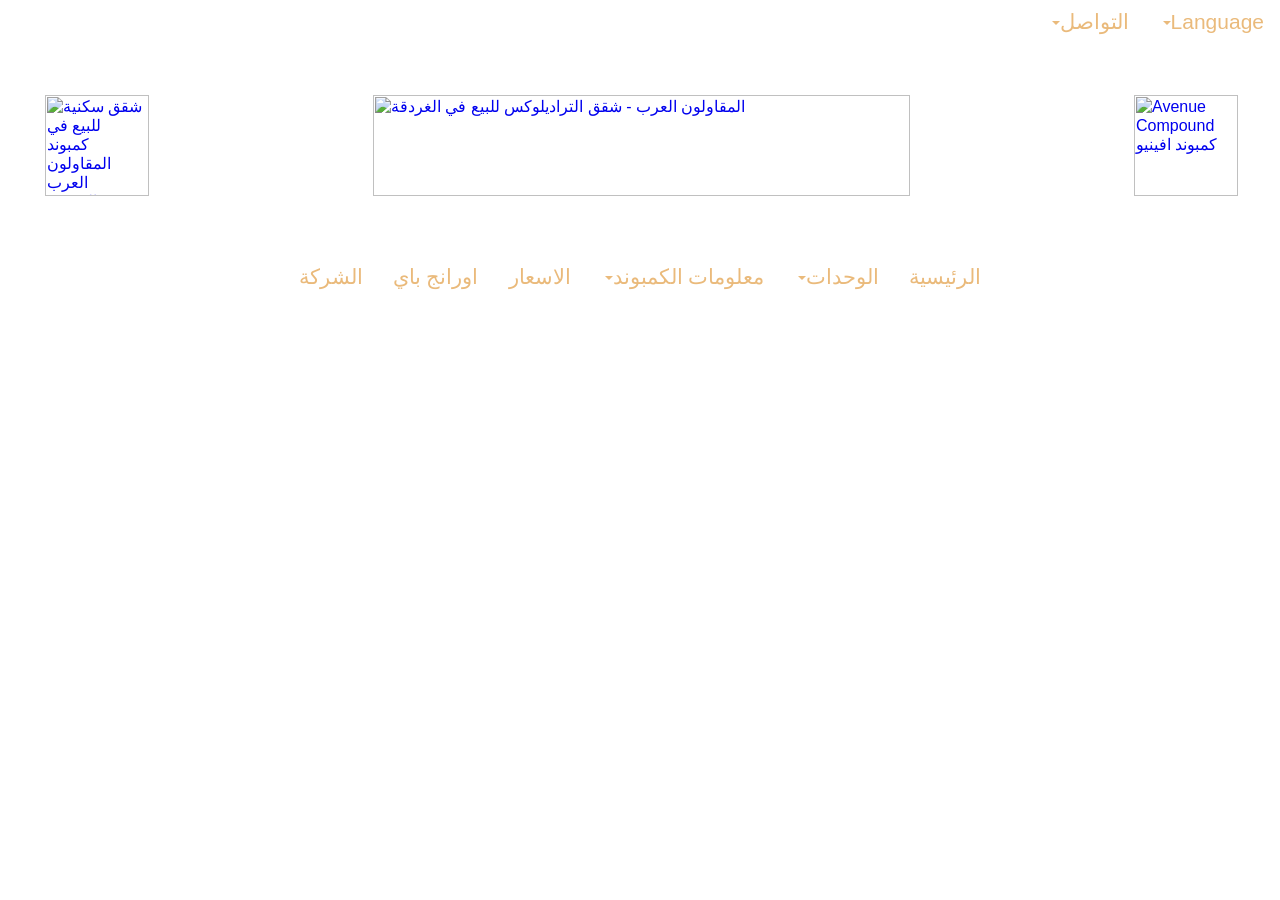
==== index.html @ 9ec5975e "Add files via upload" ====
<header id="site-header"><!doctype html><html lang="ar-eg" dir="rtl"><head><meta charset="utf-8"><title>شقق للبيع بكمبوند افينيو بالغردقة - المقاولون العرب</title><meta name="description" content="شقق التراديلوكس للبيع في الغردقة بكمبوند افينيو المقاولون العرب متعددة النماذج والمساحات والاسعار ومدد التقسيط والارتفاعات بالغردقة البحر الاحمر"><meta name="keywords" content="شقق لبيع, كمبوند افينيو, المقاولون العرب, الغردقة البحر الاحمر"><meta name="author" content="hurghadaavenue-Ahmad-Kamel"><meta name="categories" content="شقق للبيع بكمبوند افينيو بالغردقة - المقاولون العرب"><meta name="robots" content="index, follow"><meta property="og:title" content="شقق للبيع بكمبوند افينيو بالغردقة - المقاولون العرب"><meta property="og:description" content="شقق التراديلوكس للبيع في الغردقة بكمبوند افينيو المقاولون العرب متعددة النماذج والمساحات والاسعار ومدد التقسيط والارتفاعات بالغردقة البحر الاحمر"><meta property="og:type" content="article"><meta property="og:url" content="https://hurghadaavenue.github.io"><meta property="og:image" content="https://hurghadaavenue.github.io/seoimges/شقق سكنية للبيع بالغردقة في كمبوند افينيو المقاولون العرب.jpg"><meta property="fb:app_id" content="2253015441597171"><meta name="twitter:card" content="summary_large_image"><meta name="twitter:title" content="شقق سكنية للبيع بالغردقة في كمبوند افينيو المقاولون العرب"><meta name="twitter:description" content="شقق التراديلوكس للبيع في الغردقة بكمبوند افينيو المقاولون العرب متعددة النماذج والمساحات والاسعار ومدد التقسيط والارتفاعات بالغردقة البحر الاحمر"><meta name="twitter:site" content="https://hurghadaavenue.github.io"><meta name="twitter:creator" content="@AhmadAlhawary01"><meta name="twitter:image" content="https://hurghadaavenue.github.io/seoimges/شقق سكنية للبيع بالغردقة في كمبوند افينيو المقاولون العرب.jpg"><meta name="twitter:image:alt" content="شقق سكنية للبيع بالغردقة في كمبوند افينيو المقاولون العرب"><meta name="generator" content="hurghadaavenue-Ahmad-Kamel"><meta name="viewport" content="width=device-width, initial-scale=1.0"><link href="https://hurghadaavenue.github.io" rel="canonical"><style>div#container{width:970px;position:relative;margin:0 auto 0 auto;text-align:left;}body{background-color:#FFFFFF;color:#000000;font-family:Arial;font-weight:normal;font-size:16px;line-height:1.1875;margin:0;text-align:center;}</style><style>@media only screen and (min-width: 1280px){}@media only screen and (min-width: 1024px) and (max-width: 1279px){}@media only screen and (min-width: 768px) and (max-width: 1023px){}@media only screen and (min-width: 640px) and (max-width: 767px){}@media only screen and (min-width: 480px) and (max-width: 639px){}@media only screen and (max-width: 479px){}</style><style>#wb_img-unit-01-arp1{direction:ltr;vertical-align:top;}#img-unit-01-arp1{border:0px solid #000000;border-radius:0px;box-sizing:border-box;padding:0;margin:0;left:0;top:0;width:100%;height:100%;}#bu-img-unit-01-arp1{box-sizing:border-box;line-height:36px;text-decoration:none;vertical-align:top;border:0px solid #0D6EFD;border-radius:45px;background-color:#000000;background-image:none;color:#EFBE7C;font-family:Arial;font-weight:normal;font-style:normal;font-size:21px;padding:1px 6px 1px 6px;text-align:center;-webkit-appearance:none;margin:0;}#bu-img-unit-01-arp1:focus{outline:0;}#wb_img-unit-02-arp1{direction:ltr;vertical-align:top;}#img-unit-02-arp1{border:0px solid #000000;border-radius:0px;box-sizing:border-box;padding:0;margin:0;left:0;top:0;width:100%;height:100%;}#bu-img-unit-02-arp1{box-sizing:border-box;line-height:36px;text-decoration:none;vertical-align:top;border:0px solid #0D6EFD;border-radius:45px;background-color:#000000;background-image:none;color:#EFBE7C;font-family:Arial;font-weight:normal;font-style:normal;font-size:21px;padding:1px 6px 1px 6px;text-align:center;-webkit-appearance:none;margin:0;}#bu-img-unit-02-arp1:focus{outline:0;}#wb_img-unit-03-arp1{direction:ltr;vertical-align:top;}#img-unit-03-arp1{border:0px solid #000000;border-radius:0px;box-sizing:border-box;padding:0;margin:0;left:0;top:0;width:100%;height:100%;}#bu-img-unit-03-arp1{box-sizing:border-box;line-height:36px;text-decoration:none;vertical-align:top;border:0px solid #0D6EFD;border-radius:45px;background-color:#000000;background-image:none;color:#EFBE7C;font-family:Arial;font-weight:normal;font-style:normal;font-size:21px;padding:1px 6px 1px 6px;text-align:center;-webkit-appearance:none;margin:0;}#bu-img-unit-03-arp1:focus{outline:0;}#wb_img-unit-04-arp1{direction:ltr;vertical-align:top;}#img-unit-04-arp1{border:0px solid #000000;border-radius:0px;box-sizing:border-box;padding:0;margin:0;left:0;top:0;width:100%;height:100%;}#bu-img-unit-04-arp1{box-sizing:border-box;line-height:36px;text-decoration:none;vertical-align:top;border:0px solid #0D6EFD;border-radius:45px;background-color:#000000;background-image:none;color:#EFBE7C;font-family:Arial;font-weight:normal;font-style:normal;font-size:21px;padding:1px 6px 1px 6px;text-align:center;-webkit-appearance:none;margin:0;}#bu-img-unit-04-arp1:focus{outline:0;}#wb_img-unit-05-arp1{direction:ltr;vertical-align:top;}#img-unit-05-arp1{border:0px solid #000000;border-radius:0px;box-sizing:border-box;padding:0;margin:0;left:0;top:0;width:100%;height:100%;}#bu-img-unit-05-arp1{box-sizing:border-box;line-height:36px;text-decoration:none;vertical-align:top;border:0px solid #0D6EFD;border-radius:45px;background-color:#000000;background-image:none;color:#EFBE7C;font-family:Arial;font-weight:normal;font-style:normal;font-size:21px;padding:1px 6px 1px 6px;text-align:center;-webkit-appearance:none;margin:0;}#bu-img-unit-05-arp1:focus{outline:0;}#wb_img-unit-06-arp1{direction:ltr;vertical-align:top;}#img-unit-06-arp1{border:0px solid #000000;border-radius:0px;box-sizing:border-box;padding:0;margin:0;left:0;top:0;width:100%;height:100%;}#bu-img-unit-06-arp1{box-sizing:border-box;line-height:36px;text-decoration:none;vertical-align:top;border:0px solid #0D6EFD;border-radius:45px;background-color:#000000;background-image:none;color:#EFBE7C;font-family:Arial;font-weight:normal;font-style:normal;font-size:21px;padding:1px 6px 1px 6px;text-align:center;-webkit-appearance:none;margin:0;}#bu-img-unit-06-arp1:focus{outline:0;}#wb_img-unit-07-arp1{direction:ltr;vertical-align:top;}#img-unit-07-arp1{border:0px solid #000000;border-radius:0px;box-sizing:border-box;padding:0;margin:0;left:0;top:0;width:100%;height:100%;}#bu-img-unit-07-arp1{box-sizing:border-box;line-height:36px;text-decoration:none;vertical-align:top;border:0px solid #0D6EFD;border-radius:45px;background-color:#000000;background-image:none;color:#EFBE7C;font-family:Arial;font-weight:normal;font-style:normal;font-size:21px;padding:1px 6px 1px 6px;text-align:center;-webkit-appearance:none;margin:0;}#bu-img-unit-07-arp1:focus{outline:0;}#wb_img-unit-08-arp1{direction:ltr;vertical-align:top;}#img-unit-08-arp1{border:0px solid #000000;border-radius:0px;box-sizing:border-box;padding:0;margin:0;left:0;top:0;width:100%;height:100%;}#bu-img-unit-08-arp1{box-sizing:border-box;line-height:36px;text-decoration:none;vertical-align:top;border:0px solid #0D6EFD;border-radius:45px;background-color:#000000;background-image:none;color:#EFBE7C;font-family:Arial;font-weight:normal;font-style:normal;font-size:21px;padding:1px 6px 1px 6px;text-align:center;-webkit-appearance:none;margin:0;}#bu-img-unit-08-arp1:focus{outline:0;}#wb_img-unit-09-arp1{direction:ltr;vertical-align:top;}#img-unit-09-arp1{border:0px solid #000000;border-radius:0px;box-sizing:border-box;padding:0;margin:0;left:0;top:0;width:100%;height:100%;}#bu-img-unit-09-arp1{box-sizing:border-box;line-height:36px;text-decoration:none;vertical-align:top;border:0px solid #0D6EFD;border-radius:45px;background-color:#000000;background-image:none;color:#EFBE7C;font-family:Arial;font-weight:normal;font-style:normal;font-size:21px;padding:1px 6px 1px 6px;text-align:center;-webkit-appearance:none;margin:0;}#bu-img-unit-09-arp1:focus{outline:0;}.en-counter-unuts-ex-prv-units-1-arp1 .nav{font-family:Arial;font-weight:normal;font-size:21px;font-style:normal;color:#FFFFFF;text-align:center;text-transform:none;}#en-counter-unuts-ex-prv-units-1-arp1,.en-counter-unuts-ex-prv-units-1-arp1 .nav,.en-counter-unuts-ex-prv-units-1-arp1 *{margin:0;padding:0;box-sizing:border-box;line-height:1;list-style:none;}.en-counter-unuts-ex-prv-units-1-arp1 .nav:before,.en-counter-unuts-ex-prv-units-1-arp1 .nav:after{content:" ";display:table;}.en-counter-unuts-ex-prv-units-1-arp1 .nav:after{clear:both;}.en-counter-unuts-ex-prv-units-1-arp1 .nav a{text-decoration:none;}.en-counter-unuts-ex-prv-units-1-arp1 .nav ul{margin-top:0;margin-bottom:0;}.en-counter-unuts-ex-prv-units-1-arp1 .nav ul ul{margin-bottom:0;}.en-counter-unuts-ex-prv-units-1-arp1 .container{margin-right:auto;margin-left:auto;padding:0;}.en-counter-unuts-ex-prv-units-1-arp1 .container:before,.en-counter-unuts-ex-prv-units-1-arp1 .container:after{content:" ";display:table;}.en-counter-unuts-ex-prv-units-1-arp1 .container:after{clear:both;}.en-counter-unuts-ex-prv-units-1-arp1 .collapse{display:none;}.en-counter-unuts-ex-prv-units-1-arp1 .collapse.show{display:block;}.en-counter-unuts-ex-prv-units-1-arp1 .collapsing{position:relative;height:0;overflow:hidden;transition:height .35s ease;}.en-counter-unuts-ex-prv-units-1-arp1 .arrow,.en-counter-unuts-ex-prv-units-1-arp1 .arrow-right{display:inline-block;width:0;height:0;margin-left:4px;vertical-align:middle;border-top:4px solid #000;border-right:4px solid transparent;border-left:4px solid transparent;border-bottom:0 dotted;}.en-counter-unuts-ex-prv-units-1-arp1 .dropdown{position:relative;}.en-counter-unuts-ex-prv-units-1-arp1 .dropdown-toggle:focus{outline:0;}.en-counter-unuts-ex-prv-units-1-arp1 .dropdown-menu{position:absolute;top:100%;left:0;z-index:1000;display:none;float:left;min-width:160px;padding:5px 0;margin:2px 0 0;list-style:none;font-size:21px;background-color:#000000;background-image:none;border:1px solid rgba(13,110,253,1.00);border-radius:10px;background-clip:padding-box;}.en-counter-unuts-ex-prv-units-1-arp1 .dropdown-menu .divider{height:1px;margin:9px 0;overflow:hidden;background-color:#0D6EFD;}.en-counter-unuts-ex-prv-units-1-arp1 .dropdown-menu > li > a{display:block;padding:3px 20px 3px 20px;clear:both;line-height:1.428571429;color:#FFFFFF;text-transform:none;white-space:nowrap;}.en-counter-unuts-ex-prv-units-1-arp1 .dropdown-menu > li > a:hover,.en-counter-unuts-ex-prv-units-1-arp1 .dropdown-menu > li > a:focus{text-decoration:none;color:#FFFFFF;background-color:#000000;background-image:none;}.en-counter-unuts-ex-prv-units-1-arp1 .dropdown-menu > li > a.active,.en-counter-unuts-ex-prv-units-1-arp1 .dropdown-menu > li > a.active:hover,.en-counter-unuts-ex-prv-units-1-arp1 .dropdown-menu > li > a.active:focus{color:#FFFFFF;background-color:#000000;background-image:none;text-decoration:none;outline:0;}.en-counter-unuts-ex-prv-units-1-arp1 .show > .dropdown-menu{display:block;}.en-counter-unuts-ex-prv-units-1-arp1 .show > a{outline:0;}.en-counter-unuts-ex-prv-units-1-arp1 .dropdown-header{display:block;padding:3px 20px;line-height:1.428571429;color:#aeaeae;}.en-counter-unuts-ex-prv-units-1-arp1 .dropdown-backdrop{position:fixed;left:0;right:0;bottom:0;top:0;z-index:990;}.en-counter-unuts-ex-prv-units-1-arp1 .nav > li{position:relative;display:block;}.en-counter-unuts-ex-prv-units-1-arp1 .nav > li > a{position:relative;display:block;padding:10px 15px 10px 15px;}.en-counter-unuts-ex-prv-units-1-arp1 .nav .show > a,.en-counter-unuts-ex-prv-units-1-arp1 .nav .show > a:hover,.en-counter-unuts-ex-prv-units-1-arp1 .nav .show > a:focus{border-color:#000000;}.en-counter-unuts-ex-prv-units-1-arp1 .nav .nav-divider{height:1px;margin:9px 0;overflow:hidden;background-color:#0D6EFD;}.en-counter-unuts-ex-prv-units-1-arp1 .nav .arrow{border-top-color:#000000;border-bottom-color:#000000;}.en-counter-unuts-ex-prv-units-1-arp1{position:relative;}.en-counter-unuts-ex-prv-units-1-arp1:before,.en-counter-unuts-ex-prv-units-1-arp1:after{content:" ";display:table;}.en-counter-unuts-ex-prv-units-1-arp1:after{clear:both;}.en-counter-unuts-ex-prv-units-1-arp1 .navbar-header:before,.en-counter-unuts-ex-prv-units-1-arp1 .navbar-header:after{content:" ";display:table;}.en-counter-unuts-ex-prv-units-1-arp1 .navbar-header:after{clear:both;}.en-counter-unuts-ex-prv-units-1-arp1-navbar-collapse{overflow-x:visible;-webkit-overflow-scrolling:touch;}.en-counter-unuts-ex-prv-units-1-arp1-navbar-collapse:before,.en-counter-unuts-ex-prv-units-1-arp1-navbar-collapse:after{content:" ";display:table;}.en-counter-unuts-ex-prv-units-1-arp1-navbar-collapse:after{clear:both;}.en-counter-unuts-ex-prv-units-1-arp1-navbar-collapse.show{overflow-y:auto;}.en-counter-unuts-ex-prv-units-1-arp1 .navbar-toggle{position:relative;float:right;width:52px;height:42px;padding:10px 15px 10px 15px;background-color:transparent;border:1px solid transparent;border-radius:30px;}.en-counter-unuts-ex-prv-units-1-arp1 .navbar-toggle .line{display:block;width:22px;height:4px;border-radius:0px;transition:all 500ms linear;}.en-counter-unuts-ex-prv-units-1-arp1 .navbar-toggle .line{margin:4px auto;}.en-counter-unuts-ex-prv-units-1-arp1 .navbar-toggle .line:first-child{margin-top:0px  !important;}.en-counter-unuts-ex-prv-units-1-arp1 .navbar-nav{margin:6px -15px;}.en-counter-unuts-ex-prv-units-1-arp1 .navbar-nav > li > .dropdown-menu{margin-top:0;}.en-counter-unuts-ex-prv-units-1-arp1 .navbar-nav > li > a{color:#FFFFFF;}.en-counter-unuts-ex-prv-units-1-arp1 .navbar-nav > li > a:hover,.en-counter-unuts-ex-prv-units-1-arp1 .navbar-nav > li > a:focus{background-color:#000000;background-image:none;color:#FFFFFF;text-decoration:none;}.en-counter-unuts-ex-prv-units-1-arp1 .navbar-nav > li > a.active,.en-counter-unuts-ex-prv-units-1-arp1 .navbar-nav > li > a.active:hover,.en-counter-unuts-ex-prv-units-1-arp1 .navbar-nav > li > a.active:focus{color:#FFFFFF;background-color:#000000;background-image:none;}.en-counter-unuts-ex-prv-units-1-arp1 .navbar-toggle{border:1px solid transparent;}.en-counter-unuts-ex-prv-units-1-arp1 .navbar-toggle:hover,.en-counter-unuts-ex-prv-units-1-arp1 .navbar-toggle:focus{background-color:transparent;}.en-counter-unuts-ex-prv-units-1-arp1 .navbar-toggle .line{background-color:#EFBE7C;}.en-counter-unuts-ex-prv-units-1-arp1-navbar-collapse{border-color:rgba(13,110,253,1.00);}.en-counter-unuts-ex-prv-units-1-arp1 .navbar-nav > .dropdown > a:hover .arrow,.en-counter-unuts-ex-prv-units-1-arp1 .navbar-nav > .dropdown > a:focus .arrow{border-top-color:#FFFFFF;border-bottom-color:#FFFFFF;}.en-counter-unuts-ex-prv-units-1-arp1 .navbar-nav > .show > a,.en-counter-unuts-ex-prv-units-1-arp1 .navbar-nav > .show > a:hover,.en-counter-unuts-ex-prv-units-1-arp1 .navbar-nav > .show > a:focus{background-color:#000000;background-image:none;color:#FFFFFF;}.en-counter-unuts-ex-prv-units-1-arp1 .navbar-nav > .show > a .arrow,.en-counter-unuts-ex-prv-units-1-arp1 .navbar-nav > .show > a:hover .arrow,.en-counter-unuts-ex-prv-units-1-arp1 .navbar-nav > .show > a:focus .arrow{border-top-color:#FFFFFF;border-bottom-color:#FFFFFF;}.en-counter-unuts-ex-prv-units-1-arp1 .navbar-nav > .dropdown > a .arrow{border-top-color:#FFFFFF;border-bottom-color:#FFFFFF;}.en-counter-unuts-ex-prv-units-1-arp1 .navbar-link{color:#FFFFFF;}.en-counter-unuts-ex-prv-units-1-arp1 .navbar-link:hover{color:#FFFFFF;}.en-counter-unuts-ex-prv-units-1-arp1 .navbar-header{color:#EFBE7C;}@media (min-width: 250px){.en-counter-unuts-ex-prv-units-1-arp1 .navbar-right .dropdown-menu{right:0;left:auto;}.en-counter-unuts-ex-prv-units-1-arp1 .navbar-header{float:left;}.en-counter-unuts-ex-prv-units-1-arp1-navbar-collapse{width:auto;border-top:0;box-shadow:none;}.en-counter-unuts-ex-prv-units-1-arp1-navbar-collapse.collapse{display:block !important;height:auto !important;padding-bottom:0;overflow:visible !important;}.en-counter-unuts-ex-prv-units-1-arp1-navbar-collapse.show{overflow-y:auto;}.en-counter-unuts-ex-prv-units-1-arp1 .navbar-toggle{display:none;}.en-counter-unuts-ex-prv-units-1-arp1 .navbar-nav{display:flex;flex-direction:row;justify-content:center;margin:0;}.en-counter-unuts-ex-prv-units-1-arp1 .navbar-nav > li{float:left;}.en-counter-unuts-ex-prv-units-1-arp1 .container > .navbar-header,.en-counter-unuts-ex-prv-units-1-arp1 .container > .en-counter-unuts-ex-prv-units-1-arp1-navbar-collapse{margin-right:0;margin-left:0;}.en-counter-unuts-ex-prv-units-1-arp1 .navbar-nav > .dropdown > a:hover .arrow,.en-counter-unuts-ex-prv-units-1-arp1 .navbar-nav > .dropdown > a:focus .arrow{border-top-color:#FFFFFF;border-bottom-color:#FFFFFF;}}@media (max-width: 250px){.en-counter-unuts-ex-prv-units-1-arp1{background-color:#000000;background-image:none;border:3px solid #000000;}.en-counter-unuts-ex-prv-units-1-arp1 .navbar-nav{margin:0;background-color:#000000;background-image:none;}.en-counter-unuts-ex-prv-units-1-arp1 .navbar-nav .show .dropdown-menu{position:static  !important;transform:translate3d(0px, 0px, 0px)  !important;float:none;width:auto;margin-top:0;background-color:transparent;border:0;box-shadow:none;}.en-counter-unuts-ex-prv-units-1-arp1 .navbar-nav .show .dropdown-menu > li > a,.en-counter-unuts-ex-prv-units-1-arp1 .navbar-nav .show .dropdown-menu .dropdown-header{padding:5px 5px 5px 5px;}.en-counter-unuts-ex-prv-units-1-arp1 .navbar-nav .show .dropdown-menu > li > a{line-height:20px;}}@media (min-width: 250px){.en-counter-unuts-ex-prv-units-1-arp1{background-color:#000000;background-image:none;border:3px solid #000000;border-radius:30px;}.en-counter-unuts-ex-prv-units-1-arp1 .navbar-nav > li > a{color:#EFBE7C;}.en-counter-unuts-ex-prv-units-1-arp1 .navbar-nav > li > a:hover,.en-counter-unuts-ex-prv-units-1-arp1 .navbar-nav > li > a:focus{color:#FFFFFF;background-color:#0A58CA;background-image:none;}.en-counter-unuts-ex-prv-units-1-arp1 .navbar-nav > li > a.active,.en-counter-unuts-ex-prv-units-1-arp1 .navbar-nav > li > a.active:hover,.en-counter-unuts-ex-prv-units-1-arp1 .navbar-nav > li > a.active:focus{color:#FFFFFF;background-color:#0A58CA;background-image:none;}.en-counter-unuts-ex-prv-units-1-arp1 .navbar-nav > .show > a,.en-counter-unuts-ex-prv-units-1-arp1 .navbar-nav > .show > a:hover,.en-counter-unuts-ex-prv-units-1-arp1 .navbar-nav > .show > a:focus{background-color:#0A58CA;background-image:none;color:#FFFFFF;}.en-counter-unuts-ex-prv-units-1-arp1 .navbar-nav > .dropdown > a:hover .arrow{border-top-color:#FFFFFF;border-bottom-color:#FFFFFF;}.en-counter-unuts-ex-prv-units-1-arp1 .navbar-nav > .dropdown > a .arrow{border-top-color:#EFBE7C;border-bottom-color:#EFBE7C;}.en-counter-unuts-ex-prv-units-1-arp1 .navbar-nav > li > a.active > .arrow,.en-counter-unuts-ex-prv-units-1-arp1 .navbar-nav > li > a.active:hover > .arrow,.en-counter-unuts-ex-prv-units-1-arp1 .navbar-nav > li > a.active:focus > .arrow{border-top-color:#FFFFFF;border-bottom-color:#FFFFFF;}.en-counter-unuts-ex-prv-units-1-arp1 .navbar-nav > .show > a .arrow,.en-counter-unuts-ex-prv-units-1-arp1 .navbar-nav > .show > a:hover .arrow,.en-counter-unuts-ex-prv-units-1-arp1 .navbar-nav > .show > a:focus .arrow{border-top-color:#FFFFFF;border-bottom-color:#FFFFFF;}.en-counter-unuts-ex-prv-units-1-arp1 .navbar-link{color:#EFBE7C;}.en-counter-unuts-ex-prv-units-1-arp1 .navbar-link:hover{color:#fff;}}.en-counter-unuts-ex-prv-units-1-arp1 .navbar-nav > li:first-child > a{border-top-left-radius:30px;border-bottom-left-radius:30px;}.en-counter-unuts-ex-prv-units-1-arp1 .dropdown-menu > li:last-child > a{border-bottom-left-radius:30px;border-bottom-right-radius:30px;}#en-counter-unuts-ex-prv-units-1-arp1 i{font-size:16px;position:relative;left:0;top:0;margin-right:4px;width:16px;}#wb_ar-img-compoundmap-arp1{direction:ltr;vertical-align:top;}#ar-img-compoundmap-arp1{border:2px solid #000000;border-radius:0px;box-sizing:border-box;padding:0;margin:0;left:0;top:0;width:100%;height:100%;}#ar-bu-compoundmap-arp1{box-sizing:border-box;line-height:36px;text-decoration:none;vertical-align:top;border:0px solid #0D6EFD;border-radius:45px;background-color:#000000;background-image:none;color:#EFBE7C;font-family:Arial;font-weight:normal;font-style:normal;font-size:21px;padding:1px 6px 1px 6px;text-align:center;-webkit-appearance:none;margin:0;}#ar-bu-compoundmap-arp1:focus{outline:0;}#wb_img-unit-04-arp1{position:absolute;left:554px;top:375px;width:341px;height:215px;z-index:6;}#wb_en-counter-unuts-ex-prv-units-1-arp1{position:absolute;left:287px;top:1733px;width:396px;height:66px;text-align:center;z-index:18;}#wb_img-unit-03-arp1{position:absolute;left:554px;top:1380px;width:341px;height:215px;z-index:4;}#wb_img-unit-02-arp1{position:absolute;left:77px;top:377px;width:341px;height:215px;z-index:2;}#wb_img-unit-01-arp1{position:absolute;left:554px;top:42px;width:341px;height:215px;z-index:0;}#bu-img-unit-09-arp1{position:absolute;left:144px;top:1634px;width:206px;height:38px;z-index:17;}#bu-img-unit-08-arp1{position:absolute;left:144px;top:1298px;width:206px;height:38px;z-index:15;}#bu-img-unit-07-arp1{position:absolute;left:621px;top:1301px;width:206px;height:38px;z-index:13;}#bu-img-unit-06-arp1{position:absolute;left:144px;top:965px;width:206px;height:38px;z-index:11;}#bu-img-unit-05-arp1{position:absolute;left:621px;top:966px;width:206px;height:38px;z-index:9;}#bu-img-unit-04-arp1{position:absolute;left:621px;top:631px;width:206px;height:38px;z-index:7;}#wb_img-unit-09-arp1{position:absolute;left:77px;top:1376px;width:341px;height:215px;z-index:16;}#bu-img-unit-03-arp1{position:absolute;left:621px;top:1634px;width:206px;height:38px;z-index:5;}#wb_img-unit-08-arp1{position:absolute;left:77px;top:1043px;width:341px;height:215px;z-index:14;}#bu-img-unit-02-arp1{position:absolute;left:144px;top:632px;width:206px;height:38px;z-index:3;}#wb_img-unit-07-arp1{position:absolute;left:554px;top:1045px;width:341px;height:215px;z-index:12;}#bu-img-unit-01-arp1{position:absolute;left:621px;top:297px;width:206px;height:38px;z-index:1;}#wb_ar-img-compoundmap-arp1{position:absolute;left:75px;top:40px;width:345px;height:219px;z-index:19;}#wb_img-unit-06-arp1{position:absolute;left:77px;top:710px;width:341px;height:215px;z-index:10;}#ar-bu-compoundmap-arp1{position:absolute;left:144px;top:299px;width:206px;height:38px;z-index:20;}#wb_img-unit-05-arp1{position:absolute;left:554px;top:710px;width:341px;height:215px;z-index:8;}@media only screen and (min-width: 1280px){div#container{width:1280px;}body{background-color:#FFFFFF;background-image:none;}#wb_img-unit-01-arp1{left:61px;top:51px;width:522px;height:316px;visibility:visible;display:inline;margin:0;padding:0;}#bu-img-unit-01-arp1{left:223px;top:434px;width:198px;height:38px;visibility:visible;display:inline;margin:0;padding:1px 6px 1px 6px;}#bu-img-unit-01-arp1{line-height:36px;}#wb_img-unit-02-arp1{left:693px;top:539px;width:532px;height:316px;visibility:visible;display:inline;margin:0;padding:0;}#bu-img-unit-02-arp1{left:860px;top:922px;width:198px;height:38px;visibility:visible;display:inline;margin:0;padding:1px 6px 1px 6px;}#bu-img-unit-02-arp1{line-height:36px;}#wb_img-unit-03-arp1{left:693px;top:2003px;width:532px;height:316px;visibility:visible;display:inline;margin:0;padding:0;}#bu-img-unit-03-arp1{left:860px;top:2386px;width:198px;height:38px;visibility:visible;display:inline;margin:0;padding:1px 6px 1px 6px;}#bu-img-unit-03-arp1{line-height:36px;}#wb_img-unit-04-arp1{left:56px;top:539px;width:532px;height:316px;visibility:visible;display:inline;margin:0;padding:0;}#bu-img-unit-04-arp1{left:223px;top:922px;width:198px;height:38px;visibility:visible;display:inline;margin:0;padding:1px 6px 1px 6px;}#bu-img-unit-04-arp1{line-height:36px;}#wb_img-unit-05-arp1{left:693px;top:1027px;width:532px;height:316px;visibility:visible;display:inline;margin:0;padding:0;}#bu-img-unit-05-arp1{left:860px;top:1410px;width:198px;height:38px;visibility:visible;display:inline;margin:0;padding:1px 6px 1px 6px;}#bu-img-unit-05-arp1{line-height:36px;}#wb_img-unit-06-arp1{left:56px;top:1027px;width:532px;height:316px;visibility:visible;display:inline;margin:0;padding:0;}#bu-img-unit-06-arp1{left:223px;top:1410px;width:198px;height:38px;visibility:visible;display:inline;margin:0;padding:1px 6px 1px 6px;}#bu-img-unit-06-arp1{line-height:36px;}#wb_img-unit-07-arp1{left:693px;top:1515px;width:532px;height:316px;visibility:visible;display:inline;margin:0;padding:0;}#bu-img-unit-07-arp1{left:860px;top:1898px;width:198px;height:38px;visibility:visible;display:inline;margin:0;padding:1px 6px 1px 6px;}#bu-img-unit-07-arp1{line-height:36px;}#wb_img-unit-08-arp1{left:56px;top:1515px;width:532px;height:316px;visibility:visible;display:inline;margin:0;padding:0;}#bu-img-unit-08-arp1{left:223px;top:1898px;width:198px;height:38px;visibility:visible;display:inline;margin:0;padding:1px 6px 1px 6px;}#bu-img-unit-08-arp1{line-height:36px;}#wb_img-unit-09-arp1{left:56px;top:2003px;width:532px;height:316px;visibility:visible;display:inline;margin:0;padding:0;}#bu-img-unit-09-arp1{left:223px;top:2386px;width:198px;height:38px;visibility:visible;display:inline;margin:0;padding:1px 6px 1px 6px;}#bu-img-unit-09-arp1{line-height:36px;}#wb_en-counter-unuts-ex-prv-units-1-arp1{left:419px;top:2489px;width:447px;height:51px;visibility:visible;display:inline;margin:0;}#en-counter-unuts-ex-prv-units-1-arp1,.en-counter-unuts-ex-prv-units-1-arp1 .nav,.en-counter-unuts-ex-prv-units-1-arp1 .dropdown-menu{font-weight:normal;font-size:21px;}#wb_ar-img-compoundmap-arp1{left:693px;top:51px;width:532px;height:316px;visibility:visible;display:inline;margin:0;padding:0;}#ar-bu-compoundmap-arp1{left:860px;top:434px;width:198px;height:38px;visibility:visible;display:inline;margin:0;padding:1px 6px 1px 6px;}#ar-bu-compoundmap-arp1{line-height:36px;}}@media only screen and (min-width: 1024px) and (max-width: 1279px){div#container{width:1024px;}body{background-color:#FFFFFF;background-image:none;}#wb_img-unit-01-arp1{left:50px;top:42px;width:414px;height:313px;visibility:visible;display:inline;margin:0;padding:0;}#bu-img-unit-01-arp1{left:138px;top:395px;width:238px;height:38px;visibility:visible;display:inline;margin:0;padding:1px 6px 1px 6px;}#bu-img-unit-01-arp1{line-height:36px;}#wb_img-unit-02-arp1{left:560px;top:473px;width:414px;height:313px;visibility:visible;display:inline;margin:0;padding:0;}#bu-img-unit-02-arp1{left:648px;top:826px;width:238px;height:38px;visibility:visible;display:inline;margin:0;padding:1px 6px 1px 6px;}#bu-img-unit-02-arp1{line-height:36px;}#wb_img-unit-03-arp1{left:560px;top:1766px;width:414px;height:313px;visibility:visible;display:inline;margin:0;padding:0;}#bu-img-unit-03-arp1{left:648px;top:2119px;width:238px;height:38px;visibility:visible;display:inline;margin:0;padding:1px 6px 1px 6px;}#bu-img-unit-03-arp1{line-height:36px;}#wb_img-unit-04-arp1{left:50px;top:473px;width:414px;height:313px;visibility:visible;display:inline;margin:0;padding:0;}#bu-img-unit-04-arp1{left:138px;top:826px;width:238px;height:38px;visibility:visible;display:inline;margin:0;padding:1px 6px 1px 6px;}#bu-img-unit-04-arp1{line-height:36px;}#wb_img-unit-05-arp1{left:560px;top:904px;width:414px;height:313px;visibility:visible;display:inline;margin:0;padding:0;}#bu-img-unit-05-arp1{left:648px;top:1257px;width:238px;height:38px;visibility:visible;display:inline;margin:0;padding:1px 6px 1px 6px;}#bu-img-unit-05-arp1{line-height:36px;}#wb_img-unit-06-arp1{left:50px;top:904px;width:414px;height:313px;visibility:visible;display:inline;margin:0;padding:0;}#bu-img-unit-06-arp1{left:138px;top:1257px;width:238px;height:38px;visibility:visible;display:inline;margin:0;padding:1px 6px 1px 6px;}#bu-img-unit-06-arp1{line-height:36px;}#wb_img-unit-07-arp1{left:560px;top:1335px;width:414px;height:313px;visibility:visible;display:inline;margin:0;padding:0;}#bu-img-unit-07-arp1{left:648px;top:1688px;width:238px;height:38px;visibility:visible;display:inline;margin:0;padding:1px 6px 1px 6px;}#bu-img-unit-07-arp1{line-height:36px;}#wb_img-unit-08-arp1{left:50px;top:1335px;width:414px;height:313px;visibility:visible;display:inline;margin:0;padding:0;}#bu-img-unit-08-arp1{left:138px;top:1688px;width:238px;height:38px;visibility:visible;display:inline;margin:0;padding:1px 6px 1px 6px;}#bu-img-unit-08-arp1{line-height:36px;}#wb_img-unit-09-arp1{left:50px;top:1766px;width:414px;height:313px;visibility:visible;display:inline;margin:0;padding:0;}#bu-img-unit-09-arp1{left:138px;top:2119px;width:238px;height:38px;visibility:visible;display:inline;margin:0;padding:1px 6px 1px 6px;}#bu-img-unit-09-arp1{line-height:36px;}#wb_en-counter-unuts-ex-prv-units-1-arp1{left:296px;top:2196px;width:435px;height:51px;visibility:visible;display:inline;margin:0;}#en-counter-unuts-ex-prv-units-1-arp1,.en-counter-unuts-ex-prv-units-1-arp1 .nav,.en-counter-unuts-ex-prv-units-1-arp1 .dropdown-menu{font-weight:normal;font-size:21px;}#wb_ar-img-compoundmap-arp1{left:560px;top:42px;width:414px;height:313px;visibility:visible;display:inline;margin:0;padding:0;}#ar-bu-compoundmap-arp1{left:648px;top:395px;width:238px;height:38px;visibility:visible;display:inline;margin:0;padding:1px 6px 1px 6px;}#ar-bu-compoundmap-arp1{line-height:36px;}}@media only screen and (min-width: 768px) and (max-width: 1023px){div#container{width:768px;}body{background-color:#FFFFFF;background-image:none;}#wb_img-unit-01-arp1{left:180px;top:800px;width:409px;height:252px;visibility:visible;display:inline;margin:0;padding:0;}#bu-img-unit-01-arp1{left:280px;top:1097px;width:208px;height:38px;visibility:visible;display:inline;margin:0;padding:1px 6px 1px 6px;}#bu-img-unit-01-arp1{line-height:36px;}#wb_img-unit-02-arp1{left:180px;top:420px;width:409px;height:252px;visibility:visible;display:inline;margin:0;padding:0;}#bu-img-unit-02-arp1{left:280px;top:717px;width:208px;height:38px;visibility:visible;display:inline;margin:0;padding:1px 6px 1px 6px;}#bu-img-unit-02-arp1{line-height:36px;}#wb_img-unit-03-arp1{left:180px;top:1180px;width:409px;height:252px;visibility:visible;display:inline;margin:0;padding:0;}#bu-img-unit-03-arp1{left:280px;top:1477px;width:208px;height:38px;visibility:visible;display:inline;margin:0;padding:1px 6px 1px 6px;}#bu-img-unit-03-arp1{line-height:36px;}#wb_img-unit-04-arp1{left:180px;top:1560px;width:409px;height:252px;visibility:visible;display:inline;margin:0;padding:0;}#bu-img-unit-04-arp1{left:280px;top:1857px;width:208px;height:38px;visibility:visible;display:inline;margin:0;padding:1px 6px 1px 6px;}#bu-img-unit-04-arp1{line-height:36px;}#wb_img-unit-05-arp1{left:180px;top:1940px;width:409px;height:252px;visibility:visible;display:inline;margin:0;padding:0;}#bu-img-unit-05-arp1{left:280px;top:2237px;width:208px;height:38px;visibility:visible;display:inline;margin:0;padding:1px 6px 1px 6px;}#bu-img-unit-05-arp1{line-height:36px;}#wb_img-unit-06-arp1{left:180px;top:2320px;width:409px;height:252px;visibility:visible;display:inline;margin:0;padding:0;}#bu-img-unit-06-arp1{left:280px;top:2617px;width:208px;height:38px;visibility:visible;display:inline;margin:0;padding:1px 6px 1px 6px;}#bu-img-unit-06-arp1{line-height:36px;}#wb_img-unit-07-arp1{left:180px;top:2700px;width:409px;height:252px;visibility:visible;display:inline;margin:0;padding:0;}#bu-img-unit-07-arp1{left:280px;top:2997px;width:208px;height:38px;visibility:visible;display:inline;margin:0;padding:1px 6px 1px 6px;}#bu-img-unit-07-arp1{line-height:36px;}#wb_img-unit-08-arp1{left:180px;top:3080px;width:409px;height:252px;visibility:visible;display:inline;margin:0;padding:0;}#bu-img-unit-08-arp1{left:280px;top:3377px;width:208px;height:38px;visibility:visible;display:inline;margin:0;padding:1px 6px 1px 6px;}#bu-img-unit-08-arp1{line-height:36px;}#wb_img-unit-09-arp1{left:180px;top:3460px;width:409px;height:252px;visibility:visible;display:inline;margin:0;padding:0;}#bu-img-unit-09-arp1{left:280px;top:3757px;width:208px;height:38px;visibility:visible;display:inline;margin:0;padding:1px 6px 1px 6px;}#bu-img-unit-09-arp1{line-height:36px;}#wb_en-counter-unuts-ex-prv-units-1-arp1{left:174px;top:3834px;width:421px;height:62px;visibility:visible;display:inline;margin:0;}#en-counter-unuts-ex-prv-units-1-arp1,.en-counter-unuts-ex-prv-units-1-arp1 .nav,.en-counter-unuts-ex-prv-units-1-arp1 .dropdown-menu{font-weight:normal;font-size:21px;}#wb_ar-img-compoundmap-arp1{left:180px;top:40px;width:409px;height:252px;visibility:visible;display:inline;margin:0;padding:0;}#ar-bu-compoundmap-arp1{left:280px;top:337px;width:208px;height:38px;visibility:visible;display:inline;margin:0;padding:1px 6px 1px 6px;}#ar-bu-compoundmap-arp1{line-height:36px;}}@media only screen and (min-width: 640px) and (max-width: 767px){div#container{width:640px;}body{background-color:#FFFFFF;background-image:none;}#wb_img-unit-01-arp1{left:154px;top:352px;width:332px;height:204px;visibility:visible;display:inline;margin:0;padding:0;}#bu-img-unit-01-arp1{left:222px;top:595px;width:197px;height:38px;visibility:visible;display:inline;margin:0;padding:1px 6px 1px 6px;}#bu-img-unit-01-arp1{line-height:36px;}#wb_img-unit-02-arp1{left:154px;top:672px;width:332px;height:204px;visibility:visible;display:inline;margin:0;padding:0;}#bu-img-unit-02-arp1{left:222px;top:915px;width:197px;height:38px;visibility:visible;display:inline;margin:0;padding:1px 6px 1px 6px;}#bu-img-unit-02-arp1{line-height:36px;}#wb_img-unit-03-arp1{left:154px;top:992px;width:332px;height:204px;visibility:visible;display:inline;margin:0;padding:0;}#bu-img-unit-03-arp1{left:222px;top:1235px;width:197px;height:38px;visibility:visible;display:inline;margin:0;padding:1px 6px 1px 6px;}#bu-img-unit-03-arp1{line-height:36px;}#wb_img-unit-04-arp1{left:154px;top:1312px;width:332px;height:204px;visibility:visible;display:inline;margin:0;padding:0;}#bu-img-unit-04-arp1{left:222px;top:1555px;width:197px;height:38px;visibility:visible;display:inline;margin:0;padding:1px 6px 1px 6px;}#bu-img-unit-04-arp1{line-height:36px;}#wb_img-unit-05-arp1{left:154px;top:1632px;width:332px;height:204px;visibility:visible;display:inline;margin:0;padding:0;}#bu-img-unit-05-arp1{left:222px;top:1875px;width:197px;height:38px;visibility:visible;display:inline;margin:0;padding:1px 6px 1px 6px;}#bu-img-unit-05-arp1{line-height:36px;}#wb_img-unit-06-arp1{left:154px;top:1952px;width:332px;height:204px;visibility:visible;display:inline;margin:0;padding:0;}#bu-img-unit-06-arp1{left:222px;top:2195px;width:197px;height:38px;visibility:visible;display:inline;margin:0;padding:1px 6px 1px 6px;}#bu-img-unit-06-arp1{line-height:36px;}#wb_img-unit-07-arp1{left:154px;top:2272px;width:332px;height:204px;visibility:visible;display:inline;margin:0;padding:0;}#bu-img-unit-07-arp1{left:222px;top:2515px;width:197px;height:38px;visibility:visible;display:inline;margin:0;padding:1px 6px 1px 6px;}#bu-img-unit-07-arp1{line-height:36px;}#wb_img-unit-08-arp1{left:154px;top:2592px;width:332px;height:204px;visibility:visible;display:inline;margin:0;padding:0;}#bu-img-unit-08-arp1{left:222px;top:2835px;width:197px;height:38px;visibility:visible;display:inline;margin:0;padding:1px 6px 1px 6px;}#bu-img-unit-08-arp1{line-height:36px;}#wb_img-unit-09-arp1{left:154px;top:2912px;width:332px;height:204px;visibility:visible;display:inline;margin:0;padding:0;}#bu-img-unit-09-arp1{left:222px;top:3155px;width:197px;height:38px;visibility:visible;display:inline;margin:0;padding:1px 6px 1px 6px;}#bu-img-unit-09-arp1{line-height:36px;}#wb_en-counter-unuts-ex-prv-units-1-arp1{left:133px;top:3230px;width:375px;height:51px;visibility:visible;display:inline;margin:0;}#en-counter-unuts-ex-prv-units-1-arp1,.en-counter-unuts-ex-prv-units-1-arp1 .nav,.en-counter-unuts-ex-prv-units-1-arp1 .dropdown-menu{font-weight:normal;font-size:21px;}#wb_ar-img-compoundmap-arp1{left:154px;top:32px;width:332px;height:204px;visibility:visible;display:inline;margin:0;padding:0;}#ar-bu-compoundmap-arp1{left:222px;top:275px;width:197px;height:38px;visibility:visible;display:inline;margin:0;padding:1px 6px 1px 6px;}#ar-bu-compoundmap-arp1{line-height:36px;}}@media only screen and (min-width: 480px) and (max-width: 639px){div#container{width:480px;}body{background-color:#FFFFFF;background-image:none;}#wb_img-unit-01-arp1{left:60px;top:342px;width:360px;height:206px;visibility:visible;display:inline;margin:0;padding:0;}#bu-img-unit-01-arp1{left:154px;top:580px;width:172px;height:38px;visibility:visible;display:inline;margin:0;padding:1px 6px 1px 6px;}#bu-img-unit-01-arp1{line-height:36px;}#wb_img-unit-02-arp1{left:60px;top:650px;width:360px;height:206px;visibility:visible;display:inline;margin:0;padding:0;}#bu-img-unit-02-arp1{left:154px;top:888px;width:172px;height:38px;visibility:visible;display:inline;margin:0;padding:1px 6px 1px 6px;}#bu-img-unit-02-arp1{line-height:36px;}#wb_img-unit-03-arp1{left:60px;top:958px;width:360px;height:206px;visibility:visible;display:inline;margin:0;padding:0;}#bu-img-unit-03-arp1{left:154px;top:1196px;width:172px;height:38px;visibility:visible;display:inline;margin:0;padding:1px 6px 1px 6px;}#bu-img-unit-03-arp1{line-height:36px;}#wb_img-unit-04-arp1{left:60px;top:1266px;width:360px;height:206px;visibility:visible;display:inline;margin:0;padding:0;}#bu-img-unit-04-arp1{left:154px;top:1504px;width:172px;height:38px;visibility:visible;display:inline;margin:0;padding:1px 6px 1px 6px;}#bu-img-unit-04-arp1{line-height:36px;}#wb_img-unit-05-arp1{left:60px;top:1574px;width:360px;height:206px;visibility:visible;display:inline;margin:0;padding:0;}#bu-img-unit-05-arp1{left:154px;top:1812px;width:172px;height:38px;visibility:visible;display:inline;margin:0;padding:1px 6px 1px 6px;}#bu-img-unit-05-arp1{line-height:36px;}#wb_img-unit-06-arp1{left:60px;top:1882px;width:360px;height:206px;visibility:visible;display:inline;margin:0;padding:0;}#bu-img-unit-06-arp1{left:154px;top:2120px;width:172px;height:38px;visibility:visible;display:inline;margin:0;padding:1px 6px 1px 6px;}#bu-img-unit-06-arp1{line-height:36px;}#wb_img-unit-07-arp1{left:60px;top:2190px;width:360px;height:206px;visibility:visible;display:inline;margin:0;padding:0;}#bu-img-unit-07-arp1{left:154px;top:2428px;width:172px;height:38px;visibility:visible;display:inline;margin:0;padding:1px 6px 1px 6px;}#bu-img-unit-07-arp1{line-height:36px;}#wb_img-unit-08-arp1{left:60px;top:2498px;width:360px;height:206px;visibility:visible;display:inline;margin:0;padding:0;}#bu-img-unit-08-arp1{left:154px;top:2736px;width:172px;height:38px;visibility:visible;display:inline;margin:0;padding:1px 6px 1px 6px;}#bu-img-unit-08-arp1{line-height:36px;}#wb_img-unit-09-arp1{left:60px;top:2806px;width:360px;height:206px;visibility:visible;display:inline;margin:0;padding:0;}#bu-img-unit-09-arp1{left:154px;top:3046px;width:172px;height:38px;visibility:visible;display:inline;margin:0;padding:1px 6px 1px 6px;}#bu-img-unit-09-arp1{line-height:36px;}#wb_en-counter-unuts-ex-prv-units-1-arp1{left:30px;top:3134px;width:421px;height:51px;visibility:visible;display:inline;margin:0;}#en-counter-unuts-ex-prv-units-1-arp1,.en-counter-unuts-ex-prv-units-1-arp1 .nav,.en-counter-unuts-ex-prv-units-1-arp1 .dropdown-menu{font-weight:normal;font-size:21px;}#wb_ar-img-compoundmap-arp1{left:60px;top:34px;width:360px;height:206px;visibility:visible;display:inline;margin:0;padding:0;}#ar-bu-compoundmap-arp1{left:154px;top:272px;width:172px;height:38px;visibility:visible;display:inline;margin:0;padding:1px 6px 1px 6px;}#ar-bu-compoundmap-arp1{line-height:36px;}}@media only screen and (max-width: 479px){div#container{width:320px;}body{background-color:#FFFFFF;background-image:none;}#wb_img-unit-01-arp1{left:40px;top:270px;width:240px;height:149px;visibility:visible;display:inline;margin:0;padding:0;}#bu-img-unit-01-arp1{left:72px;top:446px;width:176px;height:38px;visibility:visible;display:inline;margin:0;padding:1px 6px 1px 6px;}#bu-img-unit-01-arp1{line-height:36px;}#wb_img-unit-02-arp1{left:40px;top:511px;width:240px;height:149px;visibility:visible;display:inline;margin:0;padding:0;}#bu-img-unit-02-arp1{left:72px;top:687px;width:176px;height:38px;visibility:visible;display:inline;margin:0;padding:1px 6px 1px 6px;}#bu-img-unit-02-arp1{line-height:36px;}#wb_img-unit-03-arp1{left:40px;top:752px;width:240px;height:149px;visibility:visible;display:inline;margin:0;padding:0;}#bu-img-unit-03-arp1{left:72px;top:928px;width:176px;height:38px;visibility:visible;display:inline;margin:0;padding:1px 6px 1px 6px;}#bu-img-unit-03-arp1{line-height:36px;}#wb_img-unit-04-arp1{left:40px;top:993px;width:240px;height:149px;visibility:visible;display:inline;margin:0;padding:0;}#bu-img-unit-04-arp1{left:72px;top:1169px;width:176px;height:38px;visibility:visible;display:inline;margin:0;padding:1px 6px 1px 6px;}#bu-img-unit-04-arp1{line-height:36px;}#wb_img-unit-05-arp1{left:40px;top:1234px;width:240px;height:149px;visibility:visible;display:inline;margin:0;padding:0;}#bu-img-unit-05-arp1{left:72px;top:1410px;width:176px;height:38px;visibility:visible;display:inline;margin:0;padding:1px 6px 1px 6px;}#bu-img-unit-05-arp1{line-height:36px;}#wb_img-unit-06-arp1{left:40px;top:1475px;width:240px;height:149px;visibility:visible;display:inline;margin:0;padding:0;}#bu-img-unit-06-arp1{left:72px;top:1651px;width:176px;height:38px;visibility:visible;display:inline;margin:0;padding:1px 6px 1px 6px;}#bu-img-unit-06-arp1{line-height:36px;}#wb_img-unit-07-arp1{left:40px;top:1716px;width:240px;height:149px;visibility:visible;display:inline;margin:0;padding:0;}#bu-img-unit-07-arp1{left:72px;top:1892px;width:176px;height:38px;visibility:visible;display:inline;margin:0;padding:1px 6px 1px 6px;}#bu-img-unit-07-arp1{line-height:36px;}#wb_img-unit-08-arp1{left:40px;top:1957px;width:240px;height:149px;visibility:visible;display:inline;margin:0;padding:0;}#bu-img-unit-08-arp1{left:72px;top:2133px;width:176px;height:38px;visibility:visible;display:inline;margin:0;padding:1px 6px 1px 6px;}#bu-img-unit-08-arp1{line-height:36px;}#wb_img-unit-09-arp1{left:40px;top:2198px;width:240px;height:149px;visibility:visible;display:inline;margin:0;padding:0;}#bu-img-unit-09-arp1{left:72px;top:2368px;width:176px;height:38px;visibility:visible;display:inline;margin:0;padding:1px 6px 1px 6px;}#bu-img-unit-09-arp1{line-height:36px;}#wb_en-counter-unuts-ex-prv-units-1-arp1{left:23px;top:2455px;width:275px;height:62px;visibility:visible;display:inline;margin:0;}#en-counter-unuts-ex-prv-units-1-arp1,.en-counter-unuts-ex-prv-units-1-arp1 .nav,.en-counter-unuts-ex-prv-units-1-arp1 .dropdown-menu{font-weight:normal;font-size:21px;}#wb_ar-img-compoundmap-arp1{left:40px;top:29px;width:240px;height:149px;visibility:visible;display:inline;margin:0;padding:0;}#ar-bu-compoundmap-arp1{left:72px;top:205px;width:176px;height:38px;visibility:visible;display:inline;margin:0;padding:1px 6px 1px 6px;}#ar-bu-compoundmap-arp1{line-height:36px;}}</style></head><body><div id="container"><div id="wb_img-unit-01-arp1"><a href="https://hurghadaavenue.github.io/03-ar-studio-40m.html" title="شقة ستوديو للبيع 50م² بكمبوند افينيو الغردقة"><img src="imagesmain/شقة ستوديو للبيع في الغردقة بكمبوند افينيو 40م².jpg" srcset="imagesmain/شقة ستوديو للبيع في الغردقة بكمبوند افينيو 40م².jpg 2x" id="img-unit-01-arp1" alt="شقة ستوديو للبيع 50م² بكمبوند افينيو الغردقة المقاولون العرب" width="341" height="210"></a></div><a id="bu-img-unit-01-arp1" href="https://hurghadaavenue.github.io/03-ar-studio-40m.html" title="شقق استيديو للبيع بالغردقة 40م² كمبوند افينيو">التفاصيل</a><div id="wb_img-unit-02-arp1"><a href="https://hurghadaavenue.github.io/02-ar-studio-51m.html" title="شقق للبيع بكمبوند المقاولون العرب بالغردقة 51م²"><img src="imagesmain/ستوديو للبيع فث الغردقة 51م² بكمبوند افينيو.jpg" srcset="imagesmain/ستوديو للبيع فث الغردقة 51م² بكمبوند افينيو.jpg 2x" id="img-unit-02-arp1" alt="شقق ستوديو 51م² للبيع بالغردقة كمبوند افينيو" width="341" height="210"></a></div><a id="bu-img-unit-02-arp1" href="https://hurghadaavenue.github.io/02-ar-studio-51m.html" title="ستوديو 51م² للبيع بالغردقة">التفاصيل</a><div id="wb_img-unit-03-arp1"><a href="https://hurghadaavenue.github.io/12-twobedrooms-120m.html" title="شقق للبيع بكمبوند المقاولون العرب بالغردقة 120م²"><img src="imagesmain/شقة 120م² للبيع في الغردقة Aneue Compound.jpg" id="img-unit-03-arp1" alt="شقق للبيع بكمبوند المقاولون العرب بالغردقة 120م²" width="341" height="210"></a></div><a id="bu-img-unit-03-arp1" href="https://hurghadaavenue.github.io/12-twobedrooms-120m.html" title="المقاولون العرب - شقق 120م² للبيع بالغردقة">التفاصيل</a><div id="wb_img-unit-04-arp1"><a href="https://hurghadaavenue.github.io/04-onebedroom-63m.html" title="المقاولون العرب - شقق 63م² للبيع بالغردقة"><img src="imagesmain/شقة غرفة واحدة 63م² للبيع في الغردقة بكمبوند افينيو.jpg" srcset="imagesmain/شقة غرفة واحدة 63م² للبيع في الغردقة بكمبوند افينيو.jpg 2x" id="img-unit-04-arp1" alt="المقاولون العرب - شقق 63م² للبيع بالغردقة" width="341" height="210"></a></div><a id="bu-img-unit-04-arp1" href="https://hurghadaavenue.github.io/04-onebedroom-63m.html" title="المقاولون العرب - شقة 63م² للبيع بالغردقة">التفاصيل</a><div id="wb_img-unit-05-arp1"><a href="https://hurghadaavenue.github.io/05-onebedroom-68m.html" title="شقق للبيع بكمبوند المقاولون العرب في الغردقة 68م²"><img src="imagesmain/شقة غرفة واحدة 68م² للبيع بالغردقة المقاولون العرب.jpg" id="img-unit-05-arp1" alt="شقق للبيع بكمبوند المقاولون العرب في الغردقة 68م²" width="341" height="210"></a></div><a id="bu-img-unit-05-arp1" href="https://hurghadaavenue.github.io/05-onebedroom-68m.html" title="المقاولون العرب - شقق 68م² للبيع بالغردقة">التفاصيل</a><div id="wb_img-unit-06-arp1"><a href="https://hurghadaavenue.github.io/06-twobedrooms-98m.html" title="شقق للبيع بكمبوند المقاولون العرب في الغردقة 98م²"><img src="imagesmain/شقة للبيع في الغردقة 98م² - كمباوند افينيو الغردقة.jpg" id="img-unit-06-arp1" alt="شقق للبيع بكمبوند المقاولون العرب في الغردقة 98م²" width="341" height="210"></a></div><a id="bu-img-unit-06-arp1" href="https://hurghadaavenue.github.io/06-twobedrooms-98m.html" title="المقاولون العرب - شقق 98م² للبيع بالغردقة">التفاصيل</a><div id="wb_img-unit-07-arp1"><a href="https://hurghadaavenue.github.io/07-twobedrooms-108m.html" title="شقق للبيع بكمبوند المقاولون العرب في الغردقة 108م²"><img src="imagesmain/شقة للبيع بالغردقة 108م² داخل كمبوند افينيو الغردقة.jpg" id="img-unit-07-arp1" alt="شقق للبيع بكمبوند المقاولون العرب في الغردقة 108م²" width="341" height="210"></a></div><a id="bu-img-unit-07-arp1" href="https://hurghadaavenue.github.io/07-twobedrooms-108m.html" title="المقاولون العرب - شقق 108م² للبيع بالغردقة">التفاصيل</a><div id="wb_img-unit-08-arp1"><a href="https://hurghadaavenue.github.io/08-twobedrooms-110m.html" title="شقق من المقاولون العرب للبيع في الغردقة 110م²"><img src="imagesmain/شقة للبيع بالغردقة 110م² بكمبوند افينيو الغردقة.jpg" id="img-unit-08-arp1" alt="شقق من المقاولون العرب للبيع في الغردقة 110م²" width="341" height="210"></a></div><a id="bu-img-unit-08-arp1" href="https://hurghadaavenue.github.io/08-twobedrooms-110m.html" title="المقاولون العرب - شقة 110م² للبيع بالغردقة">التفاصيل</a><div id="wb_img-unit-09-arp1"><a href="https://hurghadaavenue.github.io/09-threebedrooms-123m.html" title="شقق من المقاولون العرب للبيع في الغردقة 123م²"><img src="imagesmain/شقة للبيع بالغردقة 123م² في كمبوند افينيو الغردقة.jpg" id="img-unit-09-arp1" alt="شقق من المقاولون العرب للبيع في الغردقة 123م²" width="341" height="210"></a></div><a id="bu-img-unit-09-arp1" href="https://hurghadaavenue.github.io/09-threebedrooms-123m.html" title="المقاولون العرب - شقق 123م² للبيع في الغردقة">التفاصيل</a><div id="wb_en-counter-unuts-ex-prv-units-1-arp1"><div id="en-counter-unuts-ex-prv-units-1-arp1" class="en-counter-unuts-ex-prv-units-1-arp1" style="width:100%;height:auto !important;"><div class="container"><div class="navbar-header"><button title="Dropdown Menu" type="button" class="navbar-toggle" data-bs-toggle="collapse" data-bs-target=".en-counter-unuts-ex-prv-units-1-arp1-navbar-collapse"><span class="line"></span><span class="line"></span><span class="line"></span></button></div><div class="en-counter-unuts-ex-prv-units-1-arp1-navbar-collapse collapse"><ul class="nav navbar-nav"><li class="nav-item"><a href="https://hurghadaavenue.github.io/11-threebedrooms-145m.html" class="nav-link">السابق</a></li><li class="nav-item"><a href="https://hurghadaavenue.github.io/03-ar-studio-40m.html" class="nav-link">1</a></li><li class="nav-item"><a href="https://hurghadaavenue.github.io/01-ar-studio-50m.html" class="nav-link">2</a></li><li class="nav-item"><a href="https://hurghadaavenue.github.io/02-ar-studio-51m.html" class="nav-link">3</a></li><li class="nav-item"><a href="https://hurghadaavenue.github.io/ar-units.html" class="nav-link">التالي</a></li></ul></div></div></div></div><div id="wb_ar-img-compoundmap-arp1"><a href="https://hurghadaavenue.github.io/ar-compound-map.html" title="شقق الترا\يلوكس للبيع بكمبوند المقاولون العرب بالغردقة"><img src="imagesmain/ar-project-floorplan.webp" srcset="imagesmain/ar-project-floorplan.webp 2x" id="ar-img-compoundmap-arp1" alt="خريطة الكمبوند - شقق للبيع في الغردقة" width="341" height="202"></a></div><a id="ar-bu-compoundmap-arp1" href="https://hurghadaavenue.github.io/ar-compound-map.html" title="ستوديو 51م² للبيع بالغردقة">مواقع الوحدات</a></div><link rel="stylesheet" href="style.css"><script src="popper.min.js"></script><script src="bootstrap.min.js"></script><script>
document.addEventListener('DOMContentLoaded',function(event)
{var en_counter_unuts_ex_prv_units_1_arp1_dropdownToggle=document.querySelectorAll('#en-counter-unuts-ex-prv-units-1-arp1 .dropdown-toggle');en_counter_unuts_ex_prv_units_1_arp1_dropdownToggle.forEach(item=>{var dropdown=new bootstrap.Dropdown(item,{popperConfig:{placement:item.getAttribute('data-bs-placement')}});});var en_counter_unuts_ex_prv_units_1_arp1_dropdown=document.querySelectorAll('#en-counter-unuts-ex-prv-units-1-arp1 .dropdown');en_counter_unuts_ex_prv_units_1_arp1_dropdown.forEach(item=>{item.addEventListener('shown.bs.dropdown',function(e)
{e.currentTarget.classList.add('show');});item.addEventListener('hidden.bs.dropdown',function(e)
{e.currentTarget.classList.remove('show');});});document.addEventListener('click',function(e)
{var isChildOfDropdownMenu=false;var target=e.target;while(target!==null)
{if(target.classList&&target.classList.contains('en-counter-unuts-ex-prv-units-1-arp1-navbar-collapse')&&target.classList.contains('show'))
{isChildOfDropdownMenu=true;break;}
target=target.parentNode;}
if(isChildOfDropdownMenu)
{if(e.target.tagName.toLowerCase()==='a'&&!e.target.classList.contains('dropdown-toggle'))
{const dropdownMenu=document.querySelector('.en-counter-unuts-ex-prv-units-1-arp1-navbar-collapse');if(dropdownMenu)
{const collapseInstance=bootstrap.Collapse.getInstance(dropdownMenu);if(collapseInstance)
{collapseInstance.hide();}}}}});});</script><script>
async function include(sel,url){const el=document.querySelector(sel);const res=await fetch(url);if(!res.ok)throw new Error(url+' → '+res.status);el.innerHTML=await res.text();}
include('#site-header','/headerar/headerar.html').catch(console.error);include('#site-footer','/footerar/footerar.html').catch(console.error);</script></body></html><footer id="site-footer">
---- style.css ----
#site-header{position:relative !important;}
#site-footer{position:relative !important;}
#en-mainheader-header-arp1-overlay{position:relative !important;}
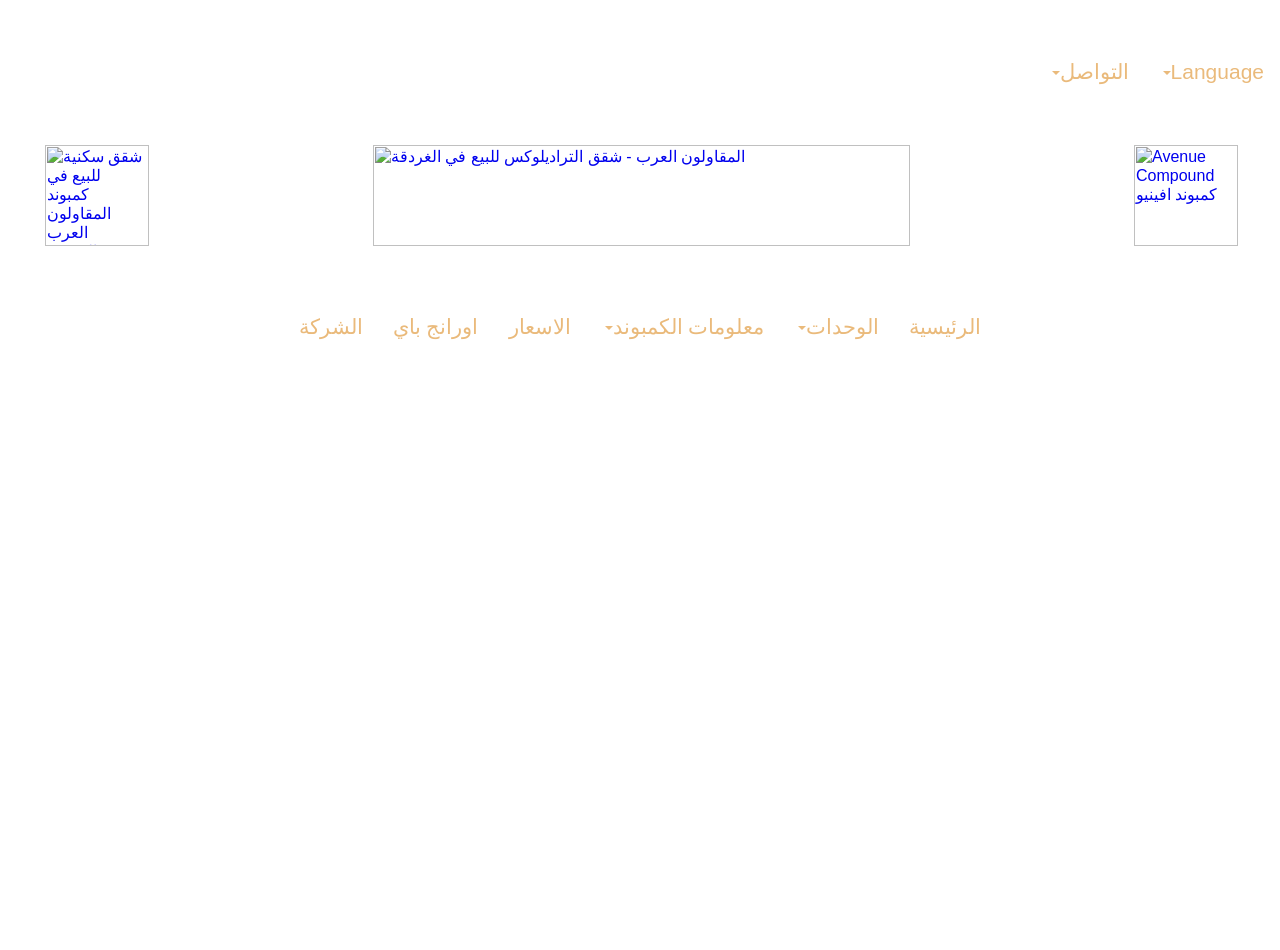
==== commit b62e4965: "Update index.html" ====
--- a/index.html
+++ b/index.html
@@ -13,4 +13,4 @@
 {const collapseInstance=bootstrap.Collapse.getInstance(dropdownMenu);if(collapseInstance)
 {collapseInstance.hide();}}}}});});</script><script>
 async function include(sel,url){const el=document.querySelector(sel);const res=await fetch(url);if(!res.ok)throw new Error(url+' → '+res.status);el.innerHTML=await res.text();}
-include('#site-header','/headerar/headerar.html').catch(console.error);include('#site-footer','/footerar/footerar.html').catch(console.error);</script></body></html><footer id="site-footer">+include('#site-header','/headerar/headerar.html').catch(console.error);include('#site-footer','/footerar/footerar.html').catch(console.error);</script></body></html><footer id="site-footer">
--- a/style.css
+++ b/style.css
@@ -1,3 +1,6 @@
-#site-header{position:relative !important;}
+#site-header {
+    position: relative !important;
+    margin-top: 50px !important;
+}
 #site-footer{position:relative !important;}
 #en-mainheader-header-arp1-overlay{position:relative !important;}
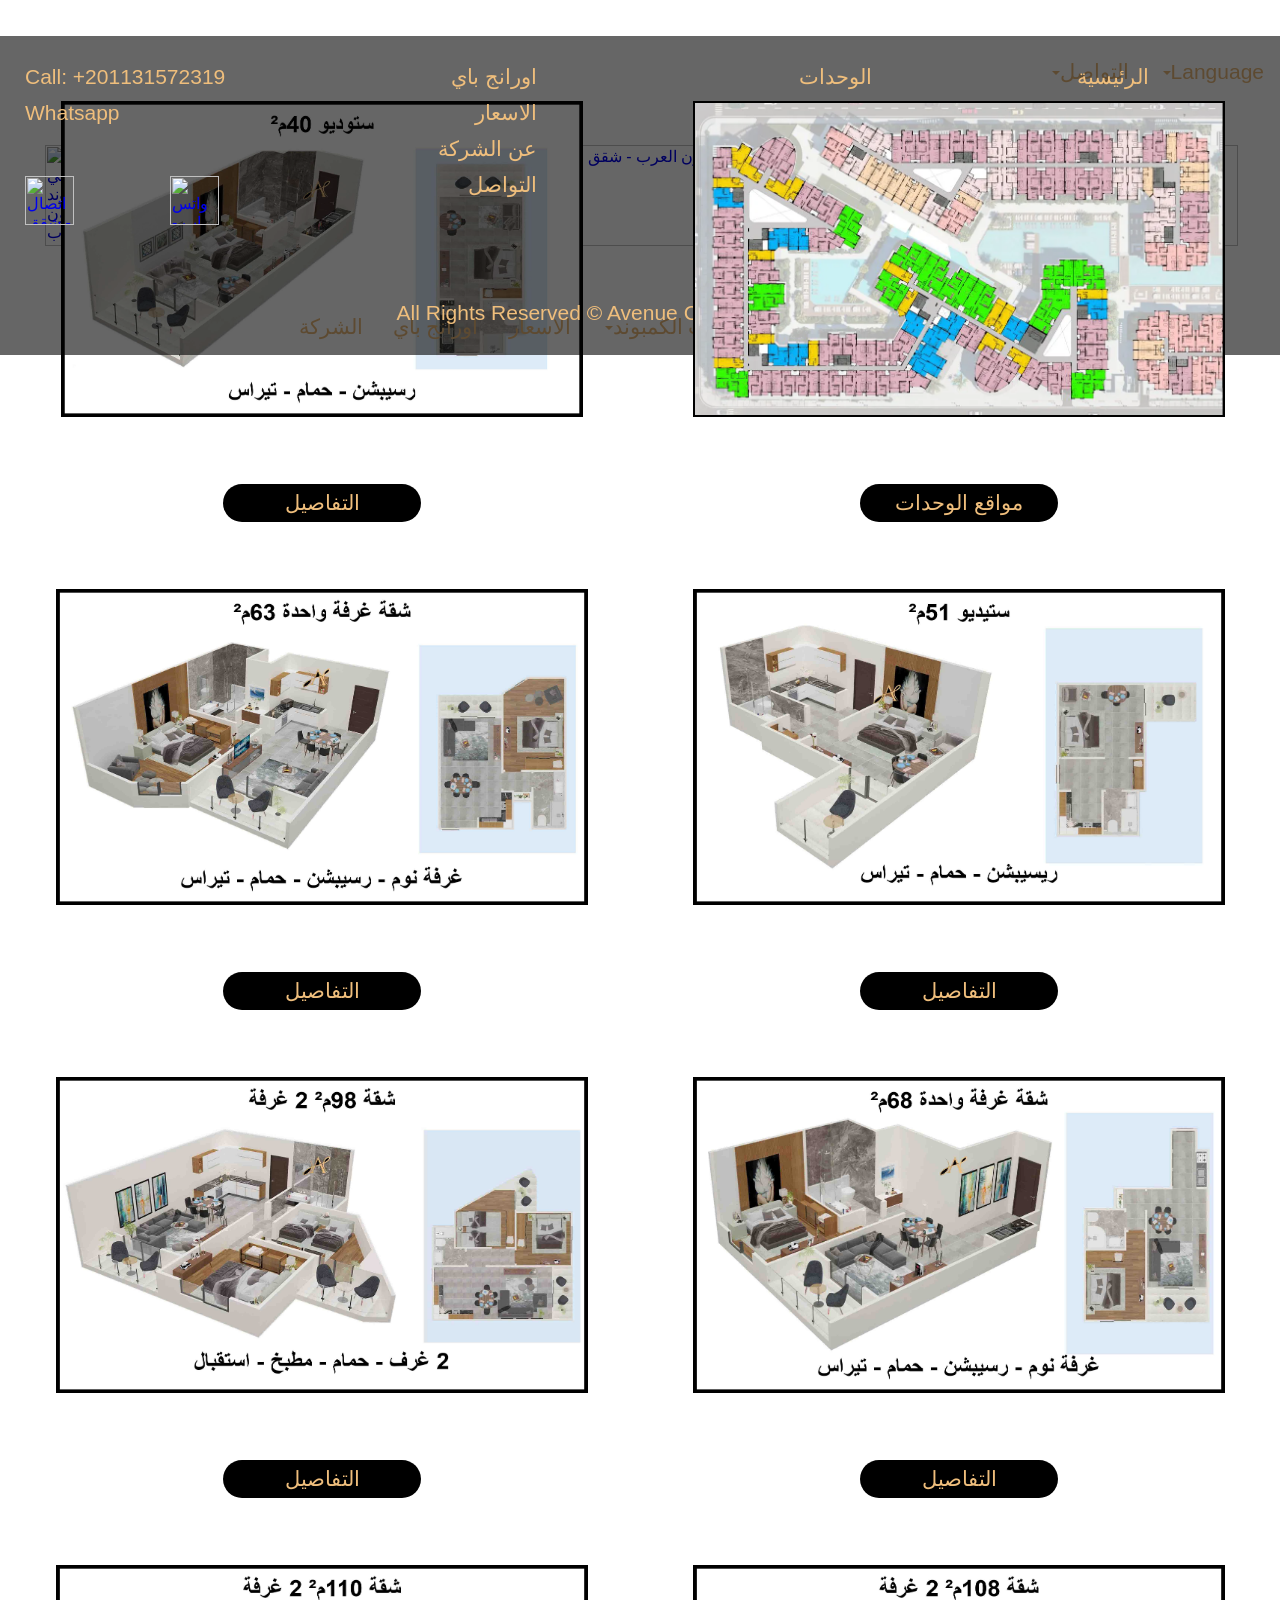
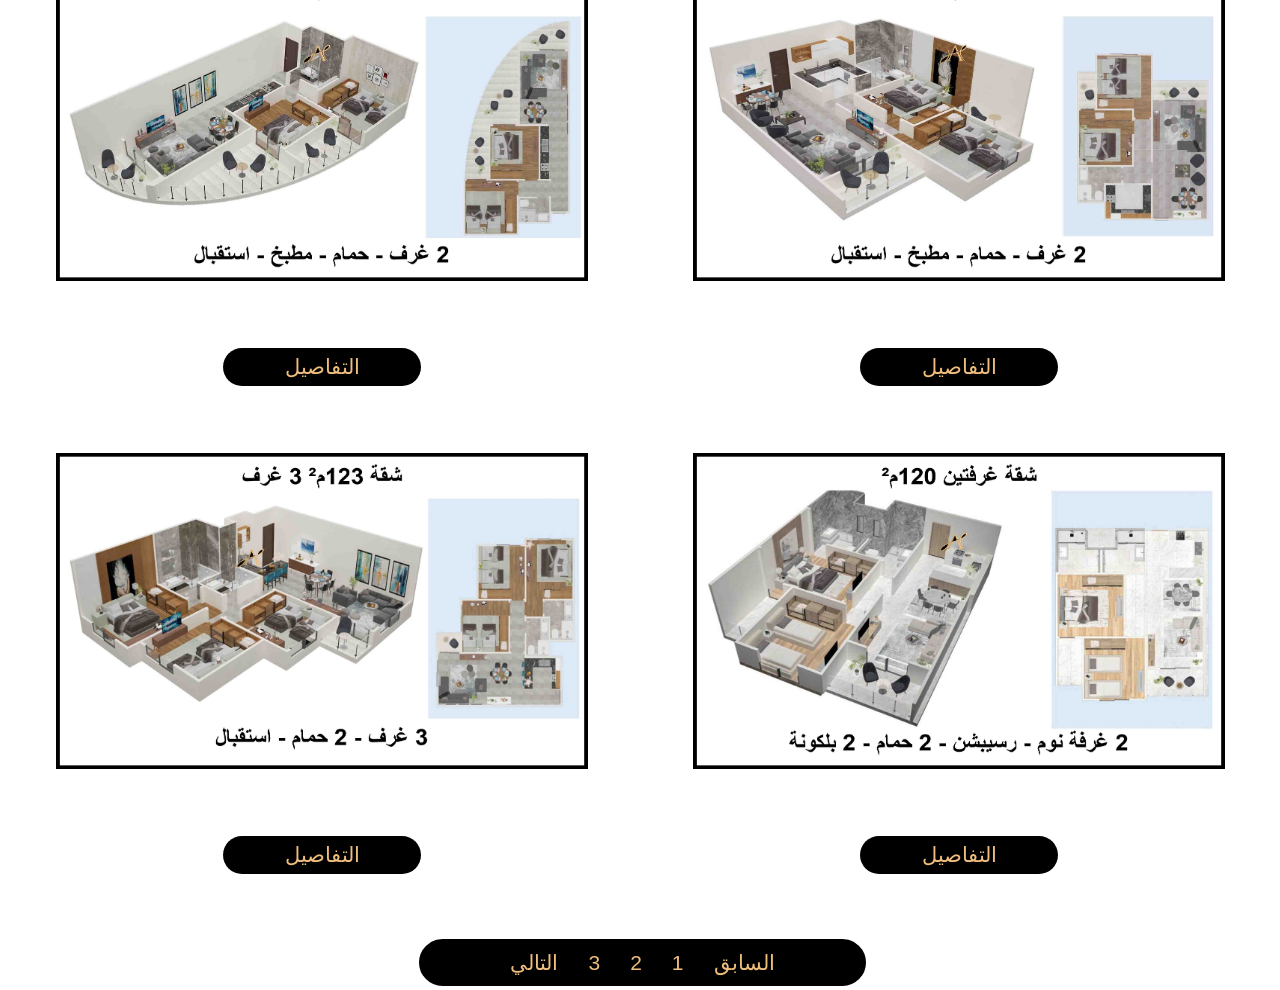
==== commit a27a8e5d: "Add files via upload" ====
--- a/index.html
+++ b/index.html
@@ -1,4 +1,4 @@
-<header id="site-header"><!doctype html><html lang="ar-eg" dir="rtl"><head><meta charset="utf-8"><title>شقق للبيع بكمبوند افينيو بالغردقة - المقاولون العرب</title><meta name="description" content="شقق التراديلوكس للبيع في الغردقة بكمبوند افينيو المقاولون العرب متعددة النماذج والمساحات والاسعار ومدد التقسيط والارتفاعات بالغردقة البحر الاحمر"><meta name="keywords" content="شقق لبيع, كمبوند افينيو, المقاولون العرب, الغردقة البحر الاحمر"><meta name="author" content="hurghadaavenue-Ahmad-Kamel"><meta name="categories" content="شقق للبيع بكمبوند افينيو بالغردقة - المقاولون العرب"><meta name="robots" content="index, follow"><meta property="og:title" content="شقق للبيع بكمبوند افينيو بالغردقة - المقاولون العرب"><meta property="og:description" content="شقق التراديلوكس للبيع في الغردقة بكمبوند افينيو المقاولون العرب متعددة النماذج والمساحات والاسعار ومدد التقسيط والارتفاعات بالغردقة البحر الاحمر"><meta property="og:type" content="article"><meta property="og:url" content="https://hurghadaavenue.github.io"><meta property="og:image" content="https://hurghadaavenue.github.io/seoimges/شقق سكنية للبيع بالغردقة في كمبوند افينيو المقاولون العرب.jpg"><meta property="fb:app_id" content="2253015441597171"><meta name="twitter:card" content="summary_large_image"><meta name="twitter:title" content="شقق سكنية للبيع بالغردقة في كمبوند افينيو المقاولون العرب"><meta name="twitter:description" content="شقق التراديلوكس للبيع في الغردقة بكمبوند افينيو المقاولون العرب متعددة النماذج والمساحات والاسعار ومدد التقسيط والارتفاعات بالغردقة البحر الاحمر"><meta name="twitter:site" content="https://hurghadaavenue.github.io"><meta name="twitter:creator" content="@AhmadAlhawary01"><meta name="twitter:image" content="https://hurghadaavenue.github.io/seoimges/شقق سكنية للبيع بالغردقة في كمبوند افينيو المقاولون العرب.jpg"><meta name="twitter:image:alt" content="شقق سكنية للبيع بالغردقة في كمبوند افينيو المقاولون العرب"><meta name="generator" content="hurghadaavenue-Ahmad-Kamel"><meta name="viewport" content="width=device-width, initial-scale=1.0"><link href="https://hurghadaavenue.github.io" rel="canonical"><style>div#container{width:970px;position:relative;margin:0 auto 0 auto;text-align:left;}body{background-color:#FFFFFF;color:#000000;font-family:Arial;font-weight:normal;font-size:16px;line-height:1.1875;margin:0;text-align:center;}</style><style>@media only screen and (min-width: 1280px){}@media only screen and (min-width: 1024px) and (max-width: 1279px){}@media only screen and (min-width: 768px) and (max-width: 1023px){}@media only screen and (min-width: 640px) and (max-width: 767px){}@media only screen and (min-width: 480px) and (max-width: 639px){}@media only screen and (max-width: 479px){}</style><style>#wb_img-unit-01-arp1{direction:ltr;vertical-align:top;}#img-unit-01-arp1{border:0px solid #000000;border-radius:0px;box-sizing:border-box;padding:0;margin:0;left:0;top:0;width:100%;height:100%;}#bu-img-unit-01-arp1{box-sizing:border-box;line-height:36px;text-decoration:none;vertical-align:top;border:0px solid #0D6EFD;border-radius:45px;background-color:#000000;background-image:none;color:#EFBE7C;font-family:Arial;font-weight:normal;font-style:normal;font-size:21px;padding:1px 6px 1px 6px;text-align:center;-webkit-appearance:none;margin:0;}#bu-img-unit-01-arp1:focus{outline:0;}#wb_img-unit-02-arp1{direction:ltr;vertical-align:top;}#img-unit-02-arp1{border:0px solid #000000;border-radius:0px;box-sizing:border-box;padding:0;margin:0;left:0;top:0;width:100%;height:100%;}#bu-img-unit-02-arp1{box-sizing:border-box;line-height:36px;text-decoration:none;vertical-align:top;border:0px solid #0D6EFD;border-radius:45px;background-color:#000000;background-image:none;color:#EFBE7C;font-family:Arial;font-weight:normal;font-style:normal;font-size:21px;padding:1px 6px 1px 6px;text-align:center;-webkit-appearance:none;margin:0;}#bu-img-unit-02-arp1:focus{outline:0;}#wb_img-unit-03-arp1{direction:ltr;vertical-align:top;}#img-unit-03-arp1{border:0px solid #000000;border-radius:0px;box-sizing:border-box;padding:0;margin:0;left:0;top:0;width:100%;height:100%;}#bu-img-unit-03-arp1{box-sizing:border-box;line-height:36px;text-decoration:none;vertical-align:top;border:0px solid #0D6EFD;border-radius:45px;background-color:#000000;background-image:none;color:#EFBE7C;font-family:Arial;font-weight:normal;font-style:normal;font-size:21px;padding:1px 6px 1px 6px;text-align:center;-webkit-appearance:none;margin:0;}#bu-img-unit-03-arp1:focus{outline:0;}#wb_img-unit-04-arp1{direction:ltr;vertical-align:top;}#img-unit-04-arp1{border:0px solid #000000;border-radius:0px;box-sizing:border-box;padding:0;margin:0;left:0;top:0;width:100%;height:100%;}#bu-img-unit-04-arp1{box-sizing:border-box;line-height:36px;text-decoration:none;vertical-align:top;border:0px solid #0D6EFD;border-radius:45px;background-color:#000000;background-image:none;color:#EFBE7C;font-family:Arial;font-weight:normal;font-style:normal;font-size:21px;padding:1px 6px 1px 6px;text-align:center;-webkit-appearance:none;margin:0;}#bu-img-unit-04-arp1:focus{outline:0;}#wb_img-unit-05-arp1{direction:ltr;vertical-align:top;}#img-unit-05-arp1{border:0px solid #000000;border-radius:0px;box-sizing:border-box;padding:0;margin:0;left:0;top:0;width:100%;height:100%;}#bu-img-unit-05-arp1{box-sizing:border-box;line-height:36px;text-decoration:none;vertical-align:top;border:0px solid #0D6EFD;border-radius:45px;background-color:#000000;background-image:none;color:#EFBE7C;font-family:Arial;font-weight:normal;font-style:normal;font-size:21px;padding:1px 6px 1px 6px;text-align:center;-webkit-appearance:none;margin:0;}#bu-img-unit-05-arp1:focus{outline:0;}#wb_img-unit-06-arp1{direction:ltr;vertical-align:top;}#img-unit-06-arp1{border:0px solid #000000;border-radius:0px;box-sizing:border-box;padding:0;margin:0;left:0;top:0;width:100%;height:100%;}#bu-img-unit-06-arp1{box-sizing:border-box;line-height:36px;text-decoration:none;vertical-align:top;border:0px solid #0D6EFD;border-radius:45px;background-color:#000000;background-image:none;color:#EFBE7C;font-family:Arial;font-weight:normal;font-style:normal;font-size:21px;padding:1px 6px 1px 6px;text-align:center;-webkit-appearance:none;margin:0;}#bu-img-unit-06-arp1:focus{outline:0;}#wb_img-unit-07-arp1{direction:ltr;vertical-align:top;}#img-unit-07-arp1{border:0px solid #000000;border-radius:0px;box-sizing:border-box;padding:0;margin:0;left:0;top:0;width:100%;height:100%;}#bu-img-unit-07-arp1{box-sizing:border-box;line-height:36px;text-decoration:none;vertical-align:top;border:0px solid #0D6EFD;border-radius:45px;background-color:#000000;background-image:none;color:#EFBE7C;font-family:Arial;font-weight:normal;font-style:normal;font-size:21px;padding:1px 6px 1px 6px;text-align:center;-webkit-appearance:none;margin:0;}#bu-img-unit-07-arp1:focus{outline:0;}#wb_img-unit-08-arp1{direction:ltr;vertical-align:top;}#img-unit-08-arp1{border:0px solid #000000;border-radius:0px;box-sizing:border-box;padding:0;margin:0;left:0;top:0;width:100%;height:100%;}#bu-img-unit-08-arp1{box-sizing:border-box;line-height:36px;text-decoration:none;vertical-align:top;border:0px solid #0D6EFD;border-radius:45px;background-color:#000000;background-image:none;color:#EFBE7C;font-family:Arial;font-weight:normal;font-style:normal;font-size:21px;padding:1px 6px 1px 6px;text-align:center;-webkit-appearance:none;margin:0;}#bu-img-unit-08-arp1:focus{outline:0;}#wb_img-unit-09-arp1{direction:ltr;vertical-align:top;}#img-unit-09-arp1{border:0px solid #000000;border-radius:0px;box-sizing:border-box;padding:0;margin:0;left:0;top:0;width:100%;height:100%;}#bu-img-unit-09-arp1{box-sizing:border-box;line-height:36px;text-decoration:none;vertical-align:top;border:0px solid #0D6EFD;border-radius:45px;background-color:#000000;background-image:none;color:#EFBE7C;font-family:Arial;font-weight:normal;font-style:normal;font-size:21px;padding:1px 6px 1px 6px;text-align:center;-webkit-appearance:none;margin:0;}#bu-img-unit-09-arp1:focus{outline:0;}.en-counter-unuts-ex-prv-units-1-arp1 .nav{font-family:Arial;font-weight:normal;font-size:21px;font-style:normal;color:#FFFFFF;text-align:center;text-transform:none;}#en-counter-unuts-ex-prv-units-1-arp1,.en-counter-unuts-ex-prv-units-1-arp1 .nav,.en-counter-unuts-ex-prv-units-1-arp1 *{margin:0;padding:0;box-sizing:border-box;line-height:1;list-style:none;}.en-counter-unuts-ex-prv-units-1-arp1 .nav:before,.en-counter-unuts-ex-prv-units-1-arp1 .nav:after{content:" ";display:table;}.en-counter-unuts-ex-prv-units-1-arp1 .nav:after{clear:both;}.en-counter-unuts-ex-prv-units-1-arp1 .nav a{text-decoration:none;}.en-counter-unuts-ex-prv-units-1-arp1 .nav ul{margin-top:0;margin-bottom:0;}.en-counter-unuts-ex-prv-units-1-arp1 .nav ul ul{margin-bottom:0;}.en-counter-unuts-ex-prv-units-1-arp1 .container{margin-right:auto;margin-left:auto;padding:0;}.en-counter-unuts-ex-prv-units-1-arp1 .container:before,.en-counter-unuts-ex-prv-units-1-arp1 .container:after{content:" ";display:table;}.en-counter-unuts-ex-prv-units-1-arp1 .container:after{clear:both;}.en-counter-unuts-ex-prv-units-1-arp1 .collapse{display:none;}.en-counter-unuts-ex-prv-units-1-arp1 .collapse.show{display:block;}.en-counter-unuts-ex-prv-units-1-arp1 .collapsing{position:relative;height:0;overflow:hidden;transition:height .35s ease;}.en-counter-unuts-ex-prv-units-1-arp1 .arrow,.en-counter-unuts-ex-prv-units-1-arp1 .arrow-right{display:inline-block;width:0;height:0;margin-left:4px;vertical-align:middle;border-top:4px solid #000;border-right:4px solid transparent;border-left:4px solid transparent;border-bottom:0 dotted;}.en-counter-unuts-ex-prv-units-1-arp1 .dropdown{position:relative;}.en-counter-unuts-ex-prv-units-1-arp1 .dropdown-toggle:focus{outline:0;}.en-counter-unuts-ex-prv-units-1-arp1 .dropdown-menu{position:absolute;top:100%;left:0;z-index:1000;display:none;float:left;min-width:160px;padding:5px 0;margin:2px 0 0;list-style:none;font-size:21px;background-color:#000000;background-image:none;border:1px solid rgba(13,110,253,1.00);border-radius:10px;background-clip:padding-box;}.en-counter-unuts-ex-prv-units-1-arp1 .dropdown-menu .divider{height:1px;margin:9px 0;overflow:hidden;background-color:#0D6EFD;}.en-counter-unuts-ex-prv-units-1-arp1 .dropdown-menu > li > a{display:block;padding:3px 20px 3px 20px;clear:both;line-height:1.428571429;color:#FFFFFF;text-transform:none;white-space:nowrap;}.en-counter-unuts-ex-prv-units-1-arp1 .dropdown-menu > li > a:hover,.en-counter-unuts-ex-prv-units-1-arp1 .dropdown-menu > li > a:focus{text-decoration:none;color:#FFFFFF;background-color:#000000;background-image:none;}.en-counter-unuts-ex-prv-units-1-arp1 .dropdown-menu > li > a.active,.en-counter-unuts-ex-prv-units-1-arp1 .dropdown-menu > li > a.active:hover,.en-counter-unuts-ex-prv-units-1-arp1 .dropdown-menu > li > a.active:focus{color:#FFFFFF;background-color:#000000;background-image:none;text-decoration:none;outline:0;}.en-counter-unuts-ex-prv-units-1-arp1 .show > .dropdown-menu{display:block;}.en-counter-unuts-ex-prv-units-1-arp1 .show > a{outline:0;}.en-counter-unuts-ex-prv-units-1-arp1 .dropdown-header{display:block;padding:3px 20px;line-height:1.428571429;color:#aeaeae;}.en-counter-unuts-ex-prv-units-1-arp1 .dropdown-backdrop{position:fixed;left:0;right:0;bottom:0;top:0;z-index:990;}.en-counter-unuts-ex-prv-units-1-arp1 .nav > li{position:relative;display:block;}.en-counter-unuts-ex-prv-units-1-arp1 .nav > li > a{position:relative;display:block;padding:10px 15px 10px 15px;}.en-counter-unuts-ex-prv-units-1-arp1 .nav .show > a,.en-counter-unuts-ex-prv-units-1-arp1 .nav .show > a:hover,.en-counter-unuts-ex-prv-units-1-arp1 .nav .show > a:focus{border-color:#000000;}.en-counter-unuts-ex-prv-units-1-arp1 .nav .nav-divider{height:1px;margin:9px 0;overflow:hidden;background-color:#0D6EFD;}.en-counter-unuts-ex-prv-units-1-arp1 .nav .arrow{border-top-color:#000000;border-bottom-color:#000000;}.en-counter-unuts-ex-prv-units-1-arp1{position:relative;}.en-counter-unuts-ex-prv-units-1-arp1:before,.en-counter-unuts-ex-prv-units-1-arp1:after{content:" ";display:table;}.en-counter-unuts-ex-prv-units-1-arp1:after{clear:both;}.en-counter-unuts-ex-prv-units-1-arp1 .navbar-header:before,.en-counter-unuts-ex-prv-units-1-arp1 .navbar-header:after{content:" ";display:table;}.en-counter-unuts-ex-prv-units-1-arp1 .navbar-header:after{clear:both;}.en-counter-unuts-ex-prv-units-1-arp1-navbar-collapse{overflow-x:visible;-webkit-overflow-scrolling:touch;}.en-counter-unuts-ex-prv-units-1-arp1-navbar-collapse:before,.en-counter-unuts-ex-prv-units-1-arp1-navbar-collapse:after{content:" ";display:table;}.en-counter-unuts-ex-prv-units-1-arp1-navbar-collapse:after{clear:both;}.en-counter-unuts-ex-prv-units-1-arp1-navbar-collapse.show{overflow-y:auto;}.en-counter-unuts-ex-prv-units-1-arp1 .navbar-toggle{position:relative;float:right;width:52px;height:42px;padding:10px 15px 10px 15px;background-color:transparent;border:1px solid transparent;border-radius:30px;}.en-counter-unuts-ex-prv-units-1-arp1 .navbar-toggle .line{display:block;width:22px;height:4px;border-radius:0px;transition:all 500ms linear;}.en-counter-unuts-ex-prv-units-1-arp1 .navbar-toggle .line{margin:4px auto;}.en-counter-unuts-ex-prv-units-1-arp1 .navbar-toggle .line:first-child{margin-top:0px  !important;}.en-counter-unuts-ex-prv-units-1-arp1 .navbar-nav{margin:6px -15px;}.en-counter-unuts-ex-prv-units-1-arp1 .navbar-nav > li > .dropdown-menu{margin-top:0;}.en-counter-unuts-ex-prv-units-1-arp1 .navbar-nav > li > a{color:#FFFFFF;}.en-counter-unuts-ex-prv-units-1-arp1 .navbar-nav > li > a:hover,.en-counter-unuts-ex-prv-units-1-arp1 .navbar-nav > li > a:focus{background-color:#000000;background-image:none;color:#FFFFFF;text-decoration:none;}.en-counter-unuts-ex-prv-units-1-arp1 .navbar-nav > li > a.active,.en-counter-unuts-ex-prv-units-1-arp1 .navbar-nav > li > a.active:hover,.en-counter-unuts-ex-prv-units-1-arp1 .navbar-nav > li > a.active:focus{color:#FFFFFF;background-color:#000000;background-image:none;}.en-counter-unuts-ex-prv-units-1-arp1 .navbar-toggle{border:1px solid transparent;}.en-counter-unuts-ex-prv-units-1-arp1 .navbar-toggle:hover,.en-counter-unuts-ex-prv-units-1-arp1 .navbar-toggle:focus{background-color:transparent;}.en-counter-unuts-ex-prv-units-1-arp1 .navbar-toggle .line{background-color:#EFBE7C;}.en-counter-unuts-ex-prv-units-1-arp1-navbar-collapse{border-color:rgba(13,110,253,1.00);}.en-counter-unuts-ex-prv-units-1-arp1 .navbar-nav > .dropdown > a:hover .arrow,.en-counter-unuts-ex-prv-units-1-arp1 .navbar-nav > .dropdown > a:focus .arrow{border-top-color:#FFFFFF;border-bottom-color:#FFFFFF;}.en-counter-unuts-ex-prv-units-1-arp1 .navbar-nav > .show > a,.en-counter-unuts-ex-prv-units-1-arp1 .navbar-nav > .show > a:hover,.en-counter-unuts-ex-prv-units-1-arp1 .navbar-nav > .show > a:focus{background-color:#000000;background-image:none;color:#FFFFFF;}.en-counter-unuts-ex-prv-units-1-arp1 .navbar-nav > .show > a .arrow,.en-counter-unuts-ex-prv-units-1-arp1 .navbar-nav > .show > a:hover .arrow,.en-counter-unuts-ex-prv-units-1-arp1 .navbar-nav > .show > a:focus .arrow{border-top-color:#FFFFFF;border-bottom-color:#FFFFFF;}.en-counter-unuts-ex-prv-units-1-arp1 .navbar-nav > .dropdown > a .arrow{border-top-color:#FFFFFF;border-bottom-color:#FFFFFF;}.en-counter-unuts-ex-prv-units-1-arp1 .navbar-link{color:#FFFFFF;}.en-counter-unuts-ex-prv-units-1-arp1 .navbar-link:hover{color:#FFFFFF;}.en-counter-unuts-ex-prv-units-1-arp1 .navbar-header{color:#EFBE7C;}@media (min-width: 250px){.en-counter-unuts-ex-prv-units-1-arp1 .navbar-right .dropdown-menu{right:0;left:auto;}.en-counter-unuts-ex-prv-units-1-arp1 .navbar-header{float:left;}.en-counter-unuts-ex-prv-units-1-arp1-navbar-collapse{width:auto;border-top:0;box-shadow:none;}.en-counter-unuts-ex-prv-units-1-arp1-navbar-collapse.collapse{display:block !important;height:auto !important;padding-bottom:0;overflow:visible !important;}.en-counter-unuts-ex-prv-units-1-arp1-navbar-collapse.show{overflow-y:auto;}.en-counter-unuts-ex-prv-units-1-arp1 .navbar-toggle{display:none;}.en-counter-unuts-ex-prv-units-1-arp1 .navbar-nav{display:flex;flex-direction:row;justify-content:center;margin:0;}.en-counter-unuts-ex-prv-units-1-arp1 .navbar-nav > li{float:left;}.en-counter-unuts-ex-prv-units-1-arp1 .container > .navbar-header,.en-counter-unuts-ex-prv-units-1-arp1 .container > .en-counter-unuts-ex-prv-units-1-arp1-navbar-collapse{margin-right:0;margin-left:0;}.en-counter-unuts-ex-prv-units-1-arp1 .navbar-nav > .dropdown > a:hover .arrow,.en-counter-unuts-ex-prv-units-1-arp1 .navbar-nav > .dropdown > a:focus .arrow{border-top-color:#FFFFFF;border-bottom-color:#FFFFFF;}}@media (max-width: 250px){.en-counter-unuts-ex-prv-units-1-arp1{background-color:#000000;background-image:none;border:3px solid #000000;}.en-counter-unuts-ex-prv-units-1-arp1 .navbar-nav{margin:0;background-color:#000000;background-image:none;}.en-counter-unuts-ex-prv-units-1-arp1 .navbar-nav .show .dropdown-menu{position:static  !important;transform:translate3d(0px, 0px, 0px)  !important;float:none;width:auto;margin-top:0;background-color:transparent;border:0;box-shadow:none;}.en-counter-unuts-ex-prv-units-1-arp1 .navbar-nav .show .dropdown-menu > li > a,.en-counter-unuts-ex-prv-units-1-arp1 .navbar-nav .show .dropdown-menu .dropdown-header{padding:5px 5px 5px 5px;}.en-counter-unuts-ex-prv-units-1-arp1 .navbar-nav .show .dropdown-menu > li > a{line-height:20px;}}@media (min-width: 250px){.en-counter-unuts-ex-prv-units-1-arp1{background-color:#000000;background-image:none;border:3px solid #000000;border-radius:30px;}.en-counter-unuts-ex-prv-units-1-arp1 .navbar-nav > li > a{color:#EFBE7C;}.en-counter-unuts-ex-prv-units-1-arp1 .navbar-nav > li > a:hover,.en-counter-unuts-ex-prv-units-1-arp1 .navbar-nav > li > a:focus{color:#FFFFFF;background-color:#0A58CA;background-image:none;}.en-counter-unuts-ex-prv-units-1-arp1 .navbar-nav > li > a.active,.en-counter-unuts-ex-prv-units-1-arp1 .navbar-nav > li > a.active:hover,.en-counter-unuts-ex-prv-units-1-arp1 .navbar-nav > li > a.active:focus{color:#FFFFFF;background-color:#0A58CA;background-image:none;}.en-counter-unuts-ex-prv-units-1-arp1 .navbar-nav > .show > a,.en-counter-unuts-ex-prv-units-1-arp1 .navbar-nav > .show > a:hover,.en-counter-unuts-ex-prv-units-1-arp1 .navbar-nav > .show > a:focus{background-color:#0A58CA;background-image:none;color:#FFFFFF;}.en-counter-unuts-ex-prv-units-1-arp1 .navbar-nav > .dropdown > a:hover .arrow{border-top-color:#FFFFFF;border-bottom-color:#FFFFFF;}.en-counter-unuts-ex-prv-units-1-arp1 .navbar-nav > .dropdown > a .arrow{border-top-color:#EFBE7C;border-bottom-color:#EFBE7C;}.en-counter-unuts-ex-prv-units-1-arp1 .navbar-nav > li > a.active > .arrow,.en-counter-unuts-ex-prv-units-1-arp1 .navbar-nav > li > a.active:hover > .arrow,.en-counter-unuts-ex-prv-units-1-arp1 .navbar-nav > li > a.active:focus > .arrow{border-top-color:#FFFFFF;border-bottom-color:#FFFFFF;}.en-counter-unuts-ex-prv-units-1-arp1 .navbar-nav > .show > a .arrow,.en-counter-unuts-ex-prv-units-1-arp1 .navbar-nav > .show > a:hover .arrow,.en-counter-unuts-ex-prv-units-1-arp1 .navbar-nav > .show > a:focus .arrow{border-top-color:#FFFFFF;border-bottom-color:#FFFFFF;}.en-counter-unuts-ex-prv-units-1-arp1 .navbar-link{color:#EFBE7C;}.en-counter-unuts-ex-prv-units-1-arp1 .navbar-link:hover{color:#fff;}}.en-counter-unuts-ex-prv-units-1-arp1 .navbar-nav > li:first-child > a{border-top-left-radius:30px;border-bottom-left-radius:30px;}.en-counter-unuts-ex-prv-units-1-arp1 .dropdown-menu > li:last-child > a{border-bottom-left-radius:30px;border-bottom-right-radius:30px;}#en-counter-unuts-ex-prv-units-1-arp1 i{font-size:16px;position:relative;left:0;top:0;margin-right:4px;width:16px;}#wb_ar-img-compoundmap-arp1{direction:ltr;vertical-align:top;}#ar-img-compoundmap-arp1{border:2px solid #000000;border-radius:0px;box-sizing:border-box;padding:0;margin:0;left:0;top:0;width:100%;height:100%;}#ar-bu-compoundmap-arp1{box-sizing:border-box;line-height:36px;text-decoration:none;vertical-align:top;border:0px solid #0D6EFD;border-radius:45px;background-color:#000000;background-image:none;color:#EFBE7C;font-family:Arial;font-weight:normal;font-style:normal;font-size:21px;padding:1px 6px 1px 6px;text-align:center;-webkit-appearance:none;margin:0;}#ar-bu-compoundmap-arp1:focus{outline:0;}#wb_img-unit-04-arp1{position:absolute;left:554px;top:375px;width:341px;height:215px;z-index:6;}#wb_en-counter-unuts-ex-prv-units-1-arp1{position:absolute;left:287px;top:1733px;width:396px;height:66px;text-align:center;z-index:18;}#wb_img-unit-03-arp1{position:absolute;left:554px;top:1380px;width:341px;height:215px;z-index:4;}#wb_img-unit-02-arp1{position:absolute;left:77px;top:377px;width:341px;height:215px;z-index:2;}#wb_img-unit-01-arp1{position:absolute;left:554px;top:42px;width:341px;height:215px;z-index:0;}#bu-img-unit-09-arp1{position:absolute;left:144px;top:1634px;width:206px;height:38px;z-index:17;}#bu-img-unit-08-arp1{position:absolute;left:144px;top:1298px;width:206px;height:38px;z-index:15;}#bu-img-unit-07-arp1{position:absolute;left:621px;top:1301px;width:206px;height:38px;z-index:13;}#bu-img-unit-06-arp1{position:absolute;left:144px;top:965px;width:206px;height:38px;z-index:11;}#bu-img-unit-05-arp1{position:absolute;left:621px;top:966px;width:206px;height:38px;z-index:9;}#bu-img-unit-04-arp1{position:absolute;left:621px;top:631px;width:206px;height:38px;z-index:7;}#wb_img-unit-09-arp1{position:absolute;left:77px;top:1376px;width:341px;height:215px;z-index:16;}#bu-img-unit-03-arp1{position:absolute;left:621px;top:1634px;width:206px;height:38px;z-index:5;}#wb_img-unit-08-arp1{position:absolute;left:77px;top:1043px;width:341px;height:215px;z-index:14;}#bu-img-unit-02-arp1{position:absolute;left:144px;top:632px;width:206px;height:38px;z-index:3;}#wb_img-unit-07-arp1{position:absolute;left:554px;top:1045px;width:341px;height:215px;z-index:12;}#bu-img-unit-01-arp1{position:absolute;left:621px;top:297px;width:206px;height:38px;z-index:1;}#wb_ar-img-compoundmap-arp1{position:absolute;left:75px;top:40px;width:345px;height:219px;z-index:19;}#wb_img-unit-06-arp1{position:absolute;left:77px;top:710px;width:341px;height:215px;z-index:10;}#ar-bu-compoundmap-arp1{position:absolute;left:144px;top:299px;width:206px;height:38px;z-index:20;}#wb_img-unit-05-arp1{position:absolute;left:554px;top:710px;width:341px;height:215px;z-index:8;}@media only screen and (min-width: 1280px){div#container{width:1280px;}body{background-color:#FFFFFF;background-image:none;}#wb_img-unit-01-arp1{left:61px;top:51px;width:522px;height:316px;visibility:visible;display:inline;margin:0;padding:0;}#bu-img-unit-01-arp1{left:223px;top:434px;width:198px;height:38px;visibility:visible;display:inline;margin:0;padding:1px 6px 1px 6px;}#bu-img-unit-01-arp1{line-height:36px;}#wb_img-unit-02-arp1{left:693px;top:539px;width:532px;height:316px;visibility:visible;display:inline;margin:0;padding:0;}#bu-img-unit-02-arp1{left:860px;top:922px;width:198px;height:38px;visibility:visible;display:inline;margin:0;padding:1px 6px 1px 6px;}#bu-img-unit-02-arp1{line-height:36px;}#wb_img-unit-03-arp1{left:693px;top:2003px;width:532px;height:316px;visibility:visible;display:inline;margin:0;padding:0;}#bu-img-unit-03-arp1{left:860px;top:2386px;width:198px;height:38px;visibility:visible;display:inline;margin:0;padding:1px 6px 1px 6px;}#bu-img-unit-03-arp1{line-height:36px;}#wb_img-unit-04-arp1{left:56px;top:539px;width:532px;height:316px;visibility:visible;display:inline;margin:0;padding:0;}#bu-img-unit-04-arp1{left:223px;top:922px;width:198px;height:38px;visibility:visible;display:inline;margin:0;padding:1px 6px 1px 6px;}#bu-img-unit-04-arp1{line-height:36px;}#wb_img-unit-05-arp1{left:693px;top:1027px;width:532px;height:316px;visibility:visible;display:inline;margin:0;padding:0;}#bu-img-unit-05-arp1{left:860px;top:1410px;width:198px;height:38px;visibility:visible;display:inline;margin:0;padding:1px 6px 1px 6px;}#bu-img-unit-05-arp1{line-height:36px;}#wb_img-unit-06-arp1{left:56px;top:1027px;width:532px;height:316px;visibility:visible;display:inline;margin:0;padding:0;}#bu-img-unit-06-arp1{left:223px;top:1410px;width:198px;height:38px;visibility:visible;display:inline;margin:0;padding:1px 6px 1px 6px;}#bu-img-unit-06-arp1{line-height:36px;}#wb_img-unit-07-arp1{left:693px;top:1515px;width:532px;height:316px;visibility:visible;display:inline;margin:0;padding:0;}#bu-img-unit-07-arp1{left:860px;top:1898px;width:198px;height:38px;visibility:visible;display:inline;margin:0;padding:1px 6px 1px 6px;}#bu-img-unit-07-arp1{line-height:36px;}#wb_img-unit-08-arp1{left:56px;top:1515px;width:532px;height:316px;visibility:visible;display:inline;margin:0;padding:0;}#bu-img-unit-08-arp1{left:223px;top:1898px;width:198px;height:38px;visibility:visible;display:inline;margin:0;padding:1px 6px 1px 6px;}#bu-img-unit-08-arp1{line-height:36px;}#wb_img-unit-09-arp1{left:56px;top:2003px;width:532px;height:316px;visibility:visible;display:inline;margin:0;padding:0;}#bu-img-unit-09-arp1{left:223px;top:2386px;width:198px;height:38px;visibility:visible;display:inline;margin:0;padding:1px 6px 1px 6px;}#bu-img-unit-09-arp1{line-height:36px;}#wb_en-counter-unuts-ex-prv-units-1-arp1{left:419px;top:2489px;width:447px;height:51px;visibility:visible;display:inline;margin:0;}#en-counter-unuts-ex-prv-units-1-arp1,.en-counter-unuts-ex-prv-units-1-arp1 .nav,.en-counter-unuts-ex-prv-units-1-arp1 .dropdown-menu{font-weight:normal;font-size:21px;}#wb_ar-img-compoundmap-arp1{left:693px;top:51px;width:532px;height:316px;visibility:visible;display:inline;margin:0;padding:0;}#ar-bu-compoundmap-arp1{left:860px;top:434px;width:198px;height:38px;visibility:visible;display:inline;margin:0;padding:1px 6px 1px 6px;}#ar-bu-compoundmap-arp1{line-height:36px;}}@media only screen and (min-width: 1024px) and (max-width: 1279px){div#container{width:1024px;}body{background-color:#FFFFFF;background-image:none;}#wb_img-unit-01-arp1{left:50px;top:42px;width:414px;height:313px;visibility:visible;display:inline;margin:0;padding:0;}#bu-img-unit-01-arp1{left:138px;top:395px;width:238px;height:38px;visibility:visible;display:inline;margin:0;padding:1px 6px 1px 6px;}#bu-img-unit-01-arp1{line-height:36px;}#wb_img-unit-02-arp1{left:560px;top:473px;width:414px;height:313px;visibility:visible;display:inline;margin:0;padding:0;}#bu-img-unit-02-arp1{left:648px;top:826px;width:238px;height:38px;visibility:visible;display:inline;margin:0;padding:1px 6px 1px 6px;}#bu-img-unit-02-arp1{line-height:36px;}#wb_img-unit-03-arp1{left:560px;top:1766px;width:414px;height:313px;visibility:visible;display:inline;margin:0;padding:0;}#bu-img-unit-03-arp1{left:648px;top:2119px;width:238px;height:38px;visibility:visible;display:inline;margin:0;padding:1px 6px 1px 6px;}#bu-img-unit-03-arp1{line-height:36px;}#wb_img-unit-04-arp1{left:50px;top:473px;width:414px;height:313px;visibility:visible;display:inline;margin:0;padding:0;}#bu-img-unit-04-arp1{left:138px;top:826px;width:238px;height:38px;visibility:visible;display:inline;margin:0;padding:1px 6px 1px 6px;}#bu-img-unit-04-arp1{line-height:36px;}#wb_img-unit-05-arp1{left:560px;top:904px;width:414px;height:313px;visibility:visible;display:inline;margin:0;padding:0;}#bu-img-unit-05-arp1{left:648px;top:1257px;width:238px;height:38px;visibility:visible;display:inline;margin:0;padding:1px 6px 1px 6px;}#bu-img-unit-05-arp1{line-height:36px;}#wb_img-unit-06-arp1{left:50px;top:904px;width:414px;height:313px;visibility:visible;display:inline;margin:0;padding:0;}#bu-img-unit-06-arp1{left:138px;top:1257px;width:238px;height:38px;visibility:visible;display:inline;margin:0;padding:1px 6px 1px 6px;}#bu-img-unit-06-arp1{line-height:36px;}#wb_img-unit-07-arp1{left:560px;top:1335px;width:414px;height:313px;visibility:visible;display:inline;margin:0;padding:0;}#bu-img-unit-07-arp1{left:648px;top:1688px;width:238px;height:38px;visibility:visible;display:inline;margin:0;padding:1px 6px 1px 6px;}#bu-img-unit-07-arp1{line-height:36px;}#wb_img-unit-08-arp1{left:50px;top:1335px;width:414px;height:313px;visibility:visible;display:inline;margin:0;padding:0;}#bu-img-unit-08-arp1{left:138px;top:1688px;width:238px;height:38px;visibility:visible;display:inline;margin:0;padding:1px 6px 1px 6px;}#bu-img-unit-08-arp1{line-height:36px;}#wb_img-unit-09-arp1{left:50px;top:1766px;width:414px;height:313px;visibility:visible;display:inline;margin:0;padding:0;}#bu-img-unit-09-arp1{left:138px;top:2119px;width:238px;height:38px;visibility:visible;display:inline;margin:0;padding:1px 6px 1px 6px;}#bu-img-unit-09-arp1{line-height:36px;}#wb_en-counter-unuts-ex-prv-units-1-arp1{left:296px;top:2196px;width:435px;height:51px;visibility:visible;display:inline;margin:0;}#en-counter-unuts-ex-prv-units-1-arp1,.en-counter-unuts-ex-prv-units-1-arp1 .nav,.en-counter-unuts-ex-prv-units-1-arp1 .dropdown-menu{font-weight:normal;font-size:21px;}#wb_ar-img-compoundmap-arp1{left:560px;top:42px;width:414px;height:313px;visibility:visible;display:inline;margin:0;padding:0;}#ar-bu-compoundmap-arp1{left:648px;top:395px;width:238px;height:38px;visibility:visible;display:inline;margin:0;padding:1px 6px 1px 6px;}#ar-bu-compoundmap-arp1{line-height:36px;}}@media only screen and (min-width: 768px) and (max-width: 1023px){div#container{width:768px;}body{background-color:#FFFFFF;background-image:none;}#wb_img-unit-01-arp1{left:180px;top:800px;width:409px;height:252px;visibility:visible;display:inline;margin:0;padding:0;}#bu-img-unit-01-arp1{left:280px;top:1097px;width:208px;height:38px;visibility:visible;display:inline;margin:0;padding:1px 6px 1px 6px;}#bu-img-unit-01-arp1{line-height:36px;}#wb_img-unit-02-arp1{left:180px;top:420px;width:409px;height:252px;visibility:visible;display:inline;margin:0;padding:0;}#bu-img-unit-02-arp1{left:280px;top:717px;width:208px;height:38px;visibility:visible;display:inline;margin:0;padding:1px 6px 1px 6px;}#bu-img-unit-02-arp1{line-height:36px;}#wb_img-unit-03-arp1{left:180px;top:1180px;width:409px;height:252px;visibility:visible;display:inline;margin:0;padding:0;}#bu-img-unit-03-arp1{left:280px;top:1477px;width:208px;height:38px;visibility:visible;display:inline;margin:0;padding:1px 6px 1px 6px;}#bu-img-unit-03-arp1{line-height:36px;}#wb_img-unit-04-arp1{left:180px;top:1560px;width:409px;height:252px;visibility:visible;display:inline;margin:0;padding:0;}#bu-img-unit-04-arp1{left:280px;top:1857px;width:208px;height:38px;visibility:visible;display:inline;margin:0;padding:1px 6px 1px 6px;}#bu-img-unit-04-arp1{line-height:36px;}#wb_img-unit-05-arp1{left:180px;top:1940px;width:409px;height:252px;visibility:visible;display:inline;margin:0;padding:0;}#bu-img-unit-05-arp1{left:280px;top:2237px;width:208px;height:38px;visibility:visible;display:inline;margin:0;padding:1px 6px 1px 6px;}#bu-img-unit-05-arp1{line-height:36px;}#wb_img-unit-06-arp1{left:180px;top:2320px;width:409px;height:252px;visibility:visible;display:inline;margin:0;padding:0;}#bu-img-unit-06-arp1{left:280px;top:2617px;width:208px;height:38px;visibility:visible;display:inline;margin:0;padding:1px 6px 1px 6px;}#bu-img-unit-06-arp1{line-height:36px;}#wb_img-unit-07-arp1{left:180px;top:2700px;width:409px;height:252px;visibility:visible;display:inline;margin:0;padding:0;}#bu-img-unit-07-arp1{left:280px;top:2997px;width:208px;height:38px;visibility:visible;display:inline;margin:0;padding:1px 6px 1px 6px;}#bu-img-unit-07-arp1{line-height:36px;}#wb_img-unit-08-arp1{left:180px;top:3080px;width:409px;height:252px;visibility:visible;display:inline;margin:0;padding:0;}#bu-img-unit-08-arp1{left:280px;top:3377px;width:208px;height:38px;visibility:visible;display:inline;margin:0;padding:1px 6px 1px 6px;}#bu-img-unit-08-arp1{line-height:36px;}#wb_img-unit-09-arp1{left:180px;top:3460px;width:409px;height:252px;visibility:visible;display:inline;margin:0;padding:0;}#bu-img-unit-09-arp1{left:280px;top:3757px;width:208px;height:38px;visibility:visible;display:inline;margin:0;padding:1px 6px 1px 6px;}#bu-img-unit-09-arp1{line-height:36px;}#wb_en-counter-unuts-ex-prv-units-1-arp1{left:174px;top:3834px;width:421px;height:62px;visibility:visible;display:inline;margin:0;}#en-counter-unuts-ex-prv-units-1-arp1,.en-counter-unuts-ex-prv-units-1-arp1 .nav,.en-counter-unuts-ex-prv-units-1-arp1 .dropdown-menu{font-weight:normal;font-size:21px;}#wb_ar-img-compoundmap-arp1{left:180px;top:40px;width:409px;height:252px;visibility:visible;display:inline;margin:0;padding:0;}#ar-bu-compoundmap-arp1{left:280px;top:337px;width:208px;height:38px;visibility:visible;display:inline;margin:0;padding:1px 6px 1px 6px;}#ar-bu-compoundmap-arp1{line-height:36px;}}@media only screen and (min-width: 640px) and (max-width: 767px){div#container{width:640px;}body{background-color:#FFFFFF;background-image:none;}#wb_img-unit-01-arp1{left:154px;top:352px;width:332px;height:204px;visibility:visible;display:inline;margin:0;padding:0;}#bu-img-unit-01-arp1{left:222px;top:595px;width:197px;height:38px;visibility:visible;display:inline;margin:0;padding:1px 6px 1px 6px;}#bu-img-unit-01-arp1{line-height:36px;}#wb_img-unit-02-arp1{left:154px;top:672px;width:332px;height:204px;visibility:visible;display:inline;margin:0;padding:0;}#bu-img-unit-02-arp1{left:222px;top:915px;width:197px;height:38px;visibility:visible;display:inline;margin:0;padding:1px 6px 1px 6px;}#bu-img-unit-02-arp1{line-height:36px;}#wb_img-unit-03-arp1{left:154px;top:992px;width:332px;height:204px;visibility:visible;display:inline;margin:0;padding:0;}#bu-img-unit-03-arp1{left:222px;top:1235px;width:197px;height:38px;visibility:visible;display:inline;margin:0;padding:1px 6px 1px 6px;}#bu-img-unit-03-arp1{line-height:36px;}#wb_img-unit-04-arp1{left:154px;top:1312px;width:332px;height:204px;visibility:visible;display:inline;margin:0;padding:0;}#bu-img-unit-04-arp1{left:222px;top:1555px;width:197px;height:38px;visibility:visible;display:inline;margin:0;padding:1px 6px 1px 6px;}#bu-img-unit-04-arp1{line-height:36px;}#wb_img-unit-05-arp1{left:154px;top:1632px;width:332px;height:204px;visibility:visible;display:inline;margin:0;padding:0;}#bu-img-unit-05-arp1{left:222px;top:1875px;width:197px;height:38px;visibility:visible;display:inline;margin:0;padding:1px 6px 1px 6px;}#bu-img-unit-05-arp1{line-height:36px;}#wb_img-unit-06-arp1{left:154px;top:1952px;width:332px;height:204px;visibility:visible;display:inline;margin:0;padding:0;}#bu-img-unit-06-arp1{left:222px;top:2195px;width:197px;height:38px;visibility:visible;display:inline;margin:0;padding:1px 6px 1px 6px;}#bu-img-unit-06-arp1{line-height:36px;}#wb_img-unit-07-arp1{left:154px;top:2272px;width:332px;height:204px;visibility:visible;display:inline;margin:0;padding:0;}#bu-img-unit-07-arp1{left:222px;top:2515px;width:197px;height:38px;visibility:visible;display:inline;margin:0;padding:1px 6px 1px 6px;}#bu-img-unit-07-arp1{line-height:36px;}#wb_img-unit-08-arp1{left:154px;top:2592px;width:332px;height:204px;visibility:visible;display:inline;margin:0;padding:0;}#bu-img-unit-08-arp1{left:222px;top:2835px;width:197px;height:38px;visibility:visible;display:inline;margin:0;padding:1px 6px 1px 6px;}#bu-img-unit-08-arp1{line-height:36px;}#wb_img-unit-09-arp1{left:154px;top:2912px;width:332px;height:204px;visibility:visible;display:inline;margin:0;padding:0;}#bu-img-unit-09-arp1{left:222px;top:3155px;width:197px;height:38px;visibility:visible;display:inline;margin:0;padding:1px 6px 1px 6px;}#bu-img-unit-09-arp1{line-height:36px;}#wb_en-counter-unuts-ex-prv-units-1-arp1{left:133px;top:3230px;width:375px;height:51px;visibility:visible;display:inline;margin:0;}#en-counter-unuts-ex-prv-units-1-arp1,.en-counter-unuts-ex-prv-units-1-arp1 .nav,.en-counter-unuts-ex-prv-units-1-arp1 .dropdown-menu{font-weight:normal;font-size:21px;}#wb_ar-img-compoundmap-arp1{left:154px;top:32px;width:332px;height:204px;visibility:visible;display:inline;margin:0;padding:0;}#ar-bu-compoundmap-arp1{left:222px;top:275px;width:197px;height:38px;visibility:visible;display:inline;margin:0;padding:1px 6px 1px 6px;}#ar-bu-compoundmap-arp1{line-height:36px;}}@media only screen and (min-width: 480px) and (max-width: 639px){div#container{width:480px;}body{background-color:#FFFFFF;background-image:none;}#wb_img-unit-01-arp1{left:60px;top:342px;width:360px;height:206px;visibility:visible;display:inline;margin:0;padding:0;}#bu-img-unit-01-arp1{left:154px;top:580px;width:172px;height:38px;visibility:visible;display:inline;margin:0;padding:1px 6px 1px 6px;}#bu-img-unit-01-arp1{line-height:36px;}#wb_img-unit-02-arp1{left:60px;top:650px;width:360px;height:206px;visibility:visible;display:inline;margin:0;padding:0;}#bu-img-unit-02-arp1{left:154px;top:888px;width:172px;height:38px;visibility:visible;display:inline;margin:0;padding:1px 6px 1px 6px;}#bu-img-unit-02-arp1{line-height:36px;}#wb_img-unit-03-arp1{left:60px;top:958px;width:360px;height:206px;visibility:visible;display:inline;margin:0;padding:0;}#bu-img-unit-03-arp1{left:154px;top:1196px;width:172px;height:38px;visibility:visible;display:inline;margin:0;padding:1px 6px 1px 6px;}#bu-img-unit-03-arp1{line-height:36px;}#wb_img-unit-04-arp1{left:60px;top:1266px;width:360px;height:206px;visibility:visible;display:inline;margin:0;padding:0;}#bu-img-unit-04-arp1{left:154px;top:1504px;width:172px;height:38px;visibility:visible;display:inline;margin:0;padding:1px 6px 1px 6px;}#bu-img-unit-04-arp1{line-height:36px;}#wb_img-unit-05-arp1{left:60px;top:1574px;width:360px;height:206px;visibility:visible;display:inline;margin:0;padding:0;}#bu-img-unit-05-arp1{left:154px;top:1812px;width:172px;height:38px;visibility:visible;display:inline;margin:0;padding:1px 6px 1px 6px;}#bu-img-unit-05-arp1{line-height:36px;}#wb_img-unit-06-arp1{left:60px;top:1882px;width:360px;height:206px;visibility:visible;display:inline;margin:0;padding:0;}#bu-img-unit-06-arp1{left:154px;top:2120px;width:172px;height:38px;visibility:visible;display:inline;margin:0;padding:1px 6px 1px 6px;}#bu-img-unit-06-arp1{line-height:36px;}#wb_img-unit-07-arp1{left:60px;top:2190px;width:360px;height:206px;visibility:visible;display:inline;margin:0;padding:0;}#bu-img-unit-07-arp1{left:154px;top:2428px;width:172px;height:38px;visibility:visible;display:inline;margin:0;padding:1px 6px 1px 6px;}#bu-img-unit-07-arp1{line-height:36px;}#wb_img-unit-08-arp1{left:60px;top:2498px;width:360px;height:206px;visibility:visible;display:inline;margin:0;padding:0;}#bu-img-unit-08-arp1{left:154px;top:2736px;width:172px;height:38px;visibility:visible;display:inline;margin:0;padding:1px 6px 1px 6px;}#bu-img-unit-08-arp1{line-height:36px;}#wb_img-unit-09-arp1{left:60px;top:2806px;width:360px;height:206px;visibility:visible;display:inline;margin:0;padding:0;}#bu-img-unit-09-arp1{left:154px;top:3046px;width:172px;height:38px;visibility:visible;display:inline;margin:0;padding:1px 6px 1px 6px;}#bu-img-unit-09-arp1{line-height:36px;}#wb_en-counter-unuts-ex-prv-units-1-arp1{left:30px;top:3134px;width:421px;height:51px;visibility:visible;display:inline;margin:0;}#en-counter-unuts-ex-prv-units-1-arp1,.en-counter-unuts-ex-prv-units-1-arp1 .nav,.en-counter-unuts-ex-prv-units-1-arp1 .dropdown-menu{font-weight:normal;font-size:21px;}#wb_ar-img-compoundmap-arp1{left:60px;top:34px;width:360px;height:206px;visibility:visible;display:inline;margin:0;padding:0;}#ar-bu-compoundmap-arp1{left:154px;top:272px;width:172px;height:38px;visibility:visible;display:inline;margin:0;padding:1px 6px 1px 6px;}#ar-bu-compoundmap-arp1{line-height:36px;}}@media only screen and (max-width: 479px){div#container{width:320px;}body{background-color:#FFFFFF;background-image:none;}#wb_img-unit-01-arp1{left:40px;top:270px;width:240px;height:149px;visibility:visible;display:inline;margin:0;padding:0;}#bu-img-unit-01-arp1{left:72px;top:446px;width:176px;height:38px;visibility:visible;display:inline;margin:0;padding:1px 6px 1px 6px;}#bu-img-unit-01-arp1{line-height:36px;}#wb_img-unit-02-arp1{left:40px;top:511px;width:240px;height:149px;visibility:visible;display:inline;margin:0;padding:0;}#bu-img-unit-02-arp1{left:72px;top:687px;width:176px;height:38px;visibility:visible;display:inline;margin:0;padding:1px 6px 1px 6px;}#bu-img-unit-02-arp1{line-height:36px;}#wb_img-unit-03-arp1{left:40px;top:752px;width:240px;height:149px;visibility:visible;display:inline;margin:0;padding:0;}#bu-img-unit-03-arp1{left:72px;top:928px;width:176px;height:38px;visibility:visible;display:inline;margin:0;padding:1px 6px 1px 6px;}#bu-img-unit-03-arp1{line-height:36px;}#wb_img-unit-04-arp1{left:40px;top:993px;width:240px;height:149px;visibility:visible;display:inline;margin:0;padding:0;}#bu-img-unit-04-arp1{left:72px;top:1169px;width:176px;height:38px;visibility:visible;display:inline;margin:0;padding:1px 6px 1px 6px;}#bu-img-unit-04-arp1{line-height:36px;}#wb_img-unit-05-arp1{left:40px;top:1234px;width:240px;height:149px;visibility:visible;display:inline;margin:0;padding:0;}#bu-img-unit-05-arp1{left:72px;top:1410px;width:176px;height:38px;visibility:visible;display:inline;margin:0;padding:1px 6px 1px 6px;}#bu-img-unit-05-arp1{line-height:36px;}#wb_img-unit-06-arp1{left:40px;top:1475px;width:240px;height:149px;visibility:visible;display:inline;margin:0;padding:0;}#bu-img-unit-06-arp1{left:72px;top:1651px;width:176px;height:38px;visibility:visible;display:inline;margin:0;padding:1px 6px 1px 6px;}#bu-img-unit-06-arp1{line-height:36px;}#wb_img-unit-07-arp1{left:40px;top:1716px;width:240px;height:149px;visibility:visible;display:inline;margin:0;padding:0;}#bu-img-unit-07-arp1{left:72px;top:1892px;width:176px;height:38px;visibility:visible;display:inline;margin:0;padding:1px 6px 1px 6px;}#bu-img-unit-07-arp1{line-height:36px;}#wb_img-unit-08-arp1{left:40px;top:1957px;width:240px;height:149px;visibility:visible;display:inline;margin:0;padding:0;}#bu-img-unit-08-arp1{left:72px;top:2133px;width:176px;height:38px;visibility:visible;display:inline;margin:0;padding:1px 6px 1px 6px;}#bu-img-unit-08-arp1{line-height:36px;}#wb_img-unit-09-arp1{left:40px;top:2198px;width:240px;height:149px;visibility:visible;display:inline;margin:0;padding:0;}#bu-img-unit-09-arp1{left:72px;top:2368px;width:176px;height:38px;visibility:visible;display:inline;margin:0;padding:1px 6px 1px 6px;}#bu-img-unit-09-arp1{line-height:36px;}#wb_en-counter-unuts-ex-prv-units-1-arp1{left:23px;top:2455px;width:275px;height:62px;visibility:visible;display:inline;margin:0;}#en-counter-unuts-ex-prv-units-1-arp1,.en-counter-unuts-ex-prv-units-1-arp1 .nav,.en-counter-unuts-ex-prv-units-1-arp1 .dropdown-menu{font-weight:normal;font-size:21px;}#wb_ar-img-compoundmap-arp1{left:40px;top:29px;width:240px;height:149px;visibility:visible;display:inline;margin:0;padding:0;}#ar-bu-compoundmap-arp1{left:72px;top:205px;width:176px;height:38px;visibility:visible;display:inline;margin:0;padding:1px 6px 1px 6px;}#ar-bu-compoundmap-arp1{line-height:36px;}}</style></head><body><div id="container"><div id="wb_img-unit-01-arp1"><a href="https://hurghadaavenue.github.io/03-ar-studio-40m.html" title="شقة ستوديو للبيع 50م² بكمبوند افينيو الغردقة"><img src="imagesmain/شقة ستوديو للبيع في الغردقة بكمبوند افينيو 40م².jpg" srcset="imagesmain/شقة ستوديو للبيع في الغردقة بكمبوند افينيو 40م².jpg 2x" id="img-unit-01-arp1" alt="شقة ستوديو للبيع 50م² بكمبوند افينيو الغردقة المقاولون العرب" width="341" height="210"></a></div><a id="bu-img-unit-01-arp1" href="https://hurghadaavenue.github.io/03-ar-studio-40m.html" title="شقق استيديو للبيع بالغردقة 40م² كمبوند افينيو">التفاصيل</a><div id="wb_img-unit-02-arp1"><a href="https://hurghadaavenue.github.io/02-ar-studio-51m.html" title="شقق للبيع بكمبوند المقاولون العرب بالغردقة 51م²"><img src="imagesmain/ستوديو للبيع فث الغردقة 51م² بكمبوند افينيو.jpg" srcset="imagesmain/ستوديو للبيع فث الغردقة 51م² بكمبوند افينيو.jpg 2x" id="img-unit-02-arp1" alt="شقق ستوديو 51م² للبيع بالغردقة كمبوند افينيو" width="341" height="210"></a></div><a id="bu-img-unit-02-arp1" href="https://hurghadaavenue.github.io/02-ar-studio-51m.html" title="ستوديو 51م² للبيع بالغردقة">التفاصيل</a><div id="wb_img-unit-03-arp1"><a href="https://hurghadaavenue.github.io/12-twobedrooms-120m.html" title="شقق للبيع بكمبوند المقاولون العرب بالغردقة 120م²"><img src="imagesmain/شقة 120م² للبيع في الغردقة Aneue Compound.jpg" id="img-unit-03-arp1" alt="شقق للبيع بكمبوند المقاولون العرب بالغردقة 120م²" width="341" height="210"></a></div><a id="bu-img-unit-03-arp1" href="https://hurghadaavenue.github.io/12-twobedrooms-120m.html" title="المقاولون العرب - شقق 120م² للبيع بالغردقة">التفاصيل</a><div id="wb_img-unit-04-arp1"><a href="https://hurghadaavenue.github.io/04-onebedroom-63m.html" title="المقاولون العرب - شقق 63م² للبيع بالغردقة"><img src="imagesmain/شقة غرفة واحدة 63م² للبيع في الغردقة بكمبوند افينيو.jpg" srcset="imagesmain/شقة غرفة واحدة 63م² للبيع في الغردقة بكمبوند افينيو.jpg 2x" id="img-unit-04-arp1" alt="المقاولون العرب - شقق 63م² للبيع بالغردقة" width="341" height="210"></a></div><a id="bu-img-unit-04-arp1" href="https://hurghadaavenue.github.io/04-onebedroom-63m.html" title="المقاولون العرب - شقة 63م² للبيع بالغردقة">التفاصيل</a><div id="wb_img-unit-05-arp1"><a href="https://hurghadaavenue.github.io/05-onebedroom-68m.html" title="شقق للبيع بكمبوند المقاولون العرب في الغردقة 68م²"><img src="imagesmain/شقة غرفة واحدة 68م² للبيع بالغردقة المقاولون العرب.jpg" id="img-unit-05-arp1" alt="شقق للبيع بكمبوند المقاولون العرب في الغردقة 68م²" width="341" height="210"></a></div><a id="bu-img-unit-05-arp1" href="https://hurghadaavenue.github.io/05-onebedroom-68m.html" title="المقاولون العرب - شقق 68م² للبيع بالغردقة">التفاصيل</a><div id="wb_img-unit-06-arp1"><a href="https://hurghadaavenue.github.io/06-twobedrooms-98m.html" title="شقق للبيع بكمبوند المقاولون العرب في الغردقة 98م²"><img src="imagesmain/شقة للبيع في الغردقة 98م² - كمباوند افينيو الغردقة.jpg" id="img-unit-06-arp1" alt="شقق للبيع بكمبوند المقاولون العرب في الغردقة 98م²" width="341" height="210"></a></div><a id="bu-img-unit-06-arp1" href="https://hurghadaavenue.github.io/06-twobedrooms-98m.html" title="المقاولون العرب - شقق 98م² للبيع بالغردقة">التفاصيل</a><div id="wb_img-unit-07-arp1"><a href="https://hurghadaavenue.github.io/07-twobedrooms-108m.html" title="شقق للبيع بكمبوند المقاولون العرب في الغردقة 108م²"><img src="imagesmain/شقة للبيع بالغردقة 108م² داخل كمبوند افينيو الغردقة.jpg" id="img-unit-07-arp1" alt="شقق للبيع بكمبوند المقاولون العرب في الغردقة 108م²" width="341" height="210"></a></div><a id="bu-img-unit-07-arp1" href="https://hurghadaavenue.github.io/07-twobedrooms-108m.html" title="المقاولون العرب - شقق 108م² للبيع بالغردقة">التفاصيل</a><div id="wb_img-unit-08-arp1"><a href="https://hurghadaavenue.github.io/08-twobedrooms-110m.html" title="شقق من المقاولون العرب للبيع في الغردقة 110م²"><img src="imagesmain/شقة للبيع بالغردقة 110م² بكمبوند افينيو الغردقة.jpg" id="img-unit-08-arp1" alt="شقق من المقاولون العرب للبيع في الغردقة 110م²" width="341" height="210"></a></div><a id="bu-img-unit-08-arp1" href="https://hurghadaavenue.github.io/08-twobedrooms-110m.html" title="المقاولون العرب - شقة 110م² للبيع بالغردقة">التفاصيل</a><div id="wb_img-unit-09-arp1"><a href="https://hurghadaavenue.github.io/09-threebedrooms-123m.html" title="شقق من المقاولون العرب للبيع في الغردقة 123م²"><img src="imagesmain/شقة للبيع بالغردقة 123م² في كمبوند افينيو الغردقة.jpg" id="img-unit-09-arp1" alt="شقق من المقاولون العرب للبيع في الغردقة 123م²" width="341" height="210"></a></div><a id="bu-img-unit-09-arp1" href="https://hurghadaavenue.github.io/09-threebedrooms-123m.html" title="المقاولون العرب - شقق 123م² للبيع في الغردقة">التفاصيل</a><div id="wb_en-counter-unuts-ex-prv-units-1-arp1"><div id="en-counter-unuts-ex-prv-units-1-arp1" class="en-counter-unuts-ex-prv-units-1-arp1" style="width:100%;height:auto !important;"><div class="container"><div class="navbar-header"><button title="Dropdown Menu" type="button" class="navbar-toggle" data-bs-toggle="collapse" data-bs-target=".en-counter-unuts-ex-prv-units-1-arp1-navbar-collapse"><span class="line"></span><span class="line"></span><span class="line"></span></button></div><div class="en-counter-unuts-ex-prv-units-1-arp1-navbar-collapse collapse"><ul class="nav navbar-nav"><li class="nav-item"><a href="https://hurghadaavenue.github.io/11-threebedrooms-145m.html" class="nav-link">السابق</a></li><li class="nav-item"><a href="https://hurghadaavenue.github.io/03-ar-studio-40m.html" class="nav-link">1</a></li><li class="nav-item"><a href="https://hurghadaavenue.github.io/01-ar-studio-50m.html" class="nav-link">2</a></li><li class="nav-item"><a href="https://hurghadaavenue.github.io/02-ar-studio-51m.html" class="nav-link">3</a></li><li class="nav-item"><a href="https://hurghadaavenue.github.io/ar-units.html" class="nav-link">التالي</a></li></ul></div></div></div></div><div id="wb_ar-img-compoundmap-arp1"><a href="https://hurghadaavenue.github.io/ar-compound-map.html" title="شقق الترا\يلوكس للبيع بكمبوند المقاولون العرب بالغردقة"><img src="imagesmain/ar-project-floorplan.webp" srcset="imagesmain/ar-project-floorplan.webp 2x" id="ar-img-compoundmap-arp1" alt="خريطة الكمبوند - شقق للبيع في الغردقة" width="341" height="202"></a></div><a id="ar-bu-compoundmap-arp1" href="https://hurghadaavenue.github.io/ar-compound-map.html" title="ستوديو 51م² للبيع بالغردقة">مواقع الوحدات</a></div><link rel="stylesheet" href="style.css"><script src="popper.min.js"></script><script src="bootstrap.min.js"></script><script>
+<div id="site-header"></div><!doctype html><html lang="ar-eg" dir="rtl"><head><meta charset="utf-8"><title>شقق للبيع بكمبوند افينيو بالغردقة - المقاولون العرب</title><meta name="description" content="شقق التراديلوكس للبيع في الغردقة بكمبوند افينيو المقاولون العرب متعددة النماذج والمساحات والاسعار ومدد التقسيط والارتفاعات بالغردقة البحر الاحمر"><meta name="keywords" content="شقق لبيع, كمبوند افينيو, المقاولون العرب, الغردقة البحر الاحمر"><meta name="author" content="hurghadaavenue-Ahmad-Kamel"><meta name="categories" content="شقق للبيع بكمبوند افينيو بالغردقة - المقاولون العرب"><meta name="robots" content="index, follow"><meta property="og:title" content="شقق للبيع بكمبوند افينيو بالغردقة - المقاولون العرب"><meta property="og:description" content="شقق التراديلوكس للبيع في الغردقة بكمبوند افينيو المقاولون العرب متعددة النماذج والمساحات والاسعار ومدد التقسيط والارتفاعات بالغردقة البحر الاحمر"><meta property="og:type" content="article"><meta property="og:url" content="https://hurghadaavenue.github.io"><meta property="og:image" content="https://hurghadaavenue.github.io/seoimges/شقق سكنية للبيع بالغردقة في كمبوند افينيو المقاولون العرب.jpg"><meta property="fb:app_id" content="2253015441597171"><meta name="twitter:card" content="summary_large_image"><meta name="twitter:title" content="شقق سكنية للبيع بالغردقة في كمبوند افينيو المقاولون العرب"><meta name="twitter:description" content="شقق التراديلوكس للبيع في الغردقة بكمبوند افينيو المقاولون العرب متعددة النماذج والمساحات والاسعار ومدد التقسيط والارتفاعات بالغردقة البحر الاحمر"><meta name="twitter:site" content="https://hurghadaavenue.github.io"><meta name="twitter:creator" content="@AhmadAlhawary01"><meta name="twitter:image" content="https://hurghadaavenue.github.io/seoimges/شقق سكنية للبيع بالغردقة في كمبوند افينيو المقاولون العرب.jpg"><meta name="twitter:image:alt" content="شقق سكنية للبيع بالغردقة في كمبوند افينيو المقاولون العرب"><meta name="generator" content="hurghadaavenue-Ahmad-Kamel"><meta name="viewport" content="width=device-width, initial-scale=1.0"><link href="https://hurghadaavenue.github.io" rel="canonical"><style>div#container{width:970px;position:relative;margin:0 auto 0 auto;text-align:left;}body{background-color:#FFFFFF;color:#000000;font-family:Arial;font-weight:normal;font-size:16px;line-height:1.1875;margin:0;text-align:center;}</style><style>@media only screen and (min-width: 1280px){}@media only screen and (min-width: 1024px) and (max-width: 1279px){}@media only screen and (min-width: 768px) and (max-width: 1023px){}@media only screen and (min-width: 640px) and (max-width: 767px){}@media only screen and (min-width: 480px) and (max-width: 639px){}@media only screen and (max-width: 479px){}</style><style>#wb_img-unit-01-arp1{direction:ltr;vertical-align:top;}#img-unit-01-arp1{border:0px solid #000000;border-radius:0px;box-sizing:border-box;padding:0;margin:0;left:0;top:0;width:100%;height:100%;}#bu-img-unit-01-arp1{box-sizing:border-box;line-height:36px;text-decoration:none;vertical-align:top;border:0px solid #0D6EFD;border-radius:45px;background-color:#000000;background-image:none;color:#EFBE7C;font-family:Arial;font-weight:normal;font-style:normal;font-size:21px;padding:1px 6px 1px 6px;text-align:center;-webkit-appearance:none;margin:0;}#bu-img-unit-01-arp1:focus{outline:0;}#wb_img-unit-02-arp1{direction:ltr;vertical-align:top;}#img-unit-02-arp1{border:0px solid #000000;border-radius:0px;box-sizing:border-box;padding:0;margin:0;left:0;top:0;width:100%;height:100%;}#bu-img-unit-02-arp1{box-sizing:border-box;line-height:36px;text-decoration:none;vertical-align:top;border:0px solid #0D6EFD;border-radius:45px;background-color:#000000;background-image:none;color:#EFBE7C;font-family:Arial;font-weight:normal;font-style:normal;font-size:21px;padding:1px 6px 1px 6px;text-align:center;-webkit-appearance:none;margin:0;}#bu-img-unit-02-arp1:focus{outline:0;}#wb_img-unit-03-arp1{direction:ltr;vertical-align:top;}#img-unit-03-arp1{border:0px solid #000000;border-radius:0px;box-sizing:border-box;padding:0;margin:0;left:0;top:0;width:100%;height:100%;}#bu-img-unit-03-arp1{box-sizing:border-box;line-height:36px;text-decoration:none;vertical-align:top;border:0px solid #0D6EFD;border-radius:45px;background-color:#000000;background-image:none;color:#EFBE7C;font-family:Arial;font-weight:normal;font-style:normal;font-size:21px;padding:1px 6px 1px 6px;text-align:center;-webkit-appearance:none;margin:0;}#bu-img-unit-03-arp1:focus{outline:0;}#wb_img-unit-04-arp1{direction:ltr;vertical-align:top;}#img-unit-04-arp1{border:0px solid #000000;border-radius:0px;box-sizing:border-box;padding:0;margin:0;left:0;top:0;width:100%;height:100%;}#bu-img-unit-04-arp1{box-sizing:border-box;line-height:36px;text-decoration:none;vertical-align:top;border:0px solid #0D6EFD;border-radius:45px;background-color:#000000;background-image:none;color:#EFBE7C;font-family:Arial;font-weight:normal;font-style:normal;font-size:21px;padding:1px 6px 1px 6px;text-align:center;-webkit-appearance:none;margin:0;}#bu-img-unit-04-arp1:focus{outline:0;}#wb_img-unit-05-arp1{direction:ltr;vertical-align:top;}#img-unit-05-arp1{border:0px solid #000000;border-radius:0px;box-sizing:border-box;padding:0;margin:0;left:0;top:0;width:100%;height:100%;}#bu-img-unit-05-arp1{box-sizing:border-box;line-height:36px;text-decoration:none;vertical-align:top;border:0px solid #0D6EFD;border-radius:45px;background-color:#000000;background-image:none;color:#EFBE7C;font-family:Arial;font-weight:normal;font-style:normal;font-size:21px;padding:1px 6px 1px 6px;text-align:center;-webkit-appearance:none;margin:0;}#bu-img-unit-05-arp1:focus{outline:0;}#wb_img-unit-06-arp1{direction:ltr;vertical-align:top;}#img-unit-06-arp1{border:0px solid #000000;border-radius:0px;box-sizing:border-box;padding:0;margin:0;left:0;top:0;width:100%;height:100%;}#bu-img-unit-06-arp1{box-sizing:border-box;line-height:36px;text-decoration:none;vertical-align:top;border:0px solid #0D6EFD;border-radius:45px;background-color:#000000;background-image:none;color:#EFBE7C;font-family:Arial;font-weight:normal;font-style:normal;font-size:21px;padding:1px 6px 1px 6px;text-align:center;-webkit-appearance:none;margin:0;}#bu-img-unit-06-arp1:focus{outline:0;}#wb_img-unit-07-arp1{direction:ltr;vertical-align:top;}#img-unit-07-arp1{border:0px solid #000000;border-radius:0px;box-sizing:border-box;padding:0;margin:0;left:0;top:0;width:100%;height:100%;}#bu-img-unit-07-arp1{box-sizing:border-box;line-height:36px;text-decoration:none;vertical-align:top;border:0px solid #0D6EFD;border-radius:45px;background-color:#000000;background-image:none;color:#EFBE7C;font-family:Arial;font-weight:normal;font-style:normal;font-size:21px;padding:1px 6px 1px 6px;text-align:center;-webkit-appearance:none;margin:0;}#bu-img-unit-07-arp1:focus{outline:0;}#wb_img-unit-08-arp1{direction:ltr;vertical-align:top;}#img-unit-08-arp1{border:0px solid #000000;border-radius:0px;box-sizing:border-box;padding:0;margin:0;left:0;top:0;width:100%;height:100%;}#bu-img-unit-08-arp1{box-sizing:border-box;line-height:36px;text-decoration:none;vertical-align:top;border:0px solid #0D6EFD;border-radius:45px;background-color:#000000;background-image:none;color:#EFBE7C;font-family:Arial;font-weight:normal;font-style:normal;font-size:21px;padding:1px 6px 1px 6px;text-align:center;-webkit-appearance:none;margin:0;}#bu-img-unit-08-arp1:focus{outline:0;}#wb_img-unit-09-arp1{direction:ltr;vertical-align:top;}#img-unit-09-arp1{border:0px solid #000000;border-radius:0px;box-sizing:border-box;padding:0;margin:0;left:0;top:0;width:100%;height:100%;}#bu-img-unit-09-arp1{box-sizing:border-box;line-height:36px;text-decoration:none;vertical-align:top;border:0px solid #0D6EFD;border-radius:45px;background-color:#000000;background-image:none;color:#EFBE7C;font-family:Arial;font-weight:normal;font-style:normal;font-size:21px;padding:1px 6px 1px 6px;text-align:center;-webkit-appearance:none;margin:0;}#bu-img-unit-09-arp1:focus{outline:0;}.en-counter-unuts-ex-prv-units-1-arp1 .nav{font-family:Arial;font-weight:normal;font-size:21px;font-style:normal;color:#FFFFFF;text-align:center;text-transform:none;}#en-counter-unuts-ex-prv-units-1-arp1,.en-counter-unuts-ex-prv-units-1-arp1 .nav,.en-counter-unuts-ex-prv-units-1-arp1 *{margin:0;padding:0;box-sizing:border-box;line-height:1;list-style:none;}.en-counter-unuts-ex-prv-units-1-arp1 .nav:before,.en-counter-unuts-ex-prv-units-1-arp1 .nav:after{content:" ";display:table;}.en-counter-unuts-ex-prv-units-1-arp1 .nav:after{clear:both;}.en-counter-unuts-ex-prv-units-1-arp1 .nav a{text-decoration:none;}.en-counter-unuts-ex-prv-units-1-arp1 .nav ul{margin-top:0;margin-bottom:0;}.en-counter-unuts-ex-prv-units-1-arp1 .nav ul ul{margin-bottom:0;}.en-counter-unuts-ex-prv-units-1-arp1 .container{margin-right:auto;margin-left:auto;padding:0;}.en-counter-unuts-ex-prv-units-1-arp1 .container:before,.en-counter-unuts-ex-prv-units-1-arp1 .container:after{content:" ";display:table;}.en-counter-unuts-ex-prv-units-1-arp1 .container:after{clear:both;}.en-counter-unuts-ex-prv-units-1-arp1 .collapse{display:none;}.en-counter-unuts-ex-prv-units-1-arp1 .collapse.show{display:block;}.en-counter-unuts-ex-prv-units-1-arp1 .collapsing{position:relative;height:0;overflow:hidden;transition:height .35s ease;}.en-counter-unuts-ex-prv-units-1-arp1 .arrow,.en-counter-unuts-ex-prv-units-1-arp1 .arrow-right{display:inline-block;width:0;height:0;margin-left:4px;vertical-align:middle;border-top:4px solid #000;border-right:4px solid transparent;border-left:4px solid transparent;border-bottom:0 dotted;}.en-counter-unuts-ex-prv-units-1-arp1 .dropdown{position:relative;}.en-counter-unuts-ex-prv-units-1-arp1 .dropdown-toggle:focus{outline:0;}.en-counter-unuts-ex-prv-units-1-arp1 .dropdown-menu{position:absolute;top:100%;left:0;z-index:1000;display:none;float:left;min-width:160px;padding:5px 0;margin:2px 0 0;list-style:none;font-size:21px;background-color:#000000;background-image:none;border:1px solid rgba(13,110,253,1.00);border-radius:10px;background-clip:padding-box;}.en-counter-unuts-ex-prv-units-1-arp1 .dropdown-menu .divider{height:1px;margin:9px 0;overflow:hidden;background-color:#0D6EFD;}.en-counter-unuts-ex-prv-units-1-arp1 .dropdown-menu > li > a{display:block;padding:3px 20px 3px 20px;clear:both;line-height:1.428571429;color:#FFFFFF;text-transform:none;white-space:nowrap;}.en-counter-unuts-ex-prv-units-1-arp1 .dropdown-menu > li > a:hover,.en-counter-unuts-ex-prv-units-1-arp1 .dropdown-menu > li > a:focus{text-decoration:none;color:#FFFFFF;background-color:#000000;background-image:none;}.en-counter-unuts-ex-prv-units-1-arp1 .dropdown-menu > li > a.active,.en-counter-unuts-ex-prv-units-1-arp1 .dropdown-menu > li > a.active:hover,.en-counter-unuts-ex-prv-units-1-arp1 .dropdown-menu > li > a.active:focus{color:#FFFFFF;background-color:#000000;background-image:none;text-decoration:none;outline:0;}.en-counter-unuts-ex-prv-units-1-arp1 .show > .dropdown-menu{display:block;}.en-counter-unuts-ex-prv-units-1-arp1 .show > a{outline:0;}.en-counter-unuts-ex-prv-units-1-arp1 .dropdown-header{display:block;padding:3px 20px;line-height:1.428571429;color:#aeaeae;}.en-counter-unuts-ex-prv-units-1-arp1 .dropdown-backdrop{position:fixed;left:0;right:0;bottom:0;top:0;z-index:990;}.en-counter-unuts-ex-prv-units-1-arp1 .nav > li{position:relative;display:block;}.en-counter-unuts-ex-prv-units-1-arp1 .nav > li > a{position:relative;display:block;padding:10px 15px 10px 15px;}.en-counter-unuts-ex-prv-units-1-arp1 .nav .show > a,.en-counter-unuts-ex-prv-units-1-arp1 .nav .show > a:hover,.en-counter-unuts-ex-prv-units-1-arp1 .nav .show > a:focus{border-color:#000000;}.en-counter-unuts-ex-prv-units-1-arp1 .nav .nav-divider{height:1px;margin:9px 0;overflow:hidden;background-color:#0D6EFD;}.en-counter-unuts-ex-prv-units-1-arp1 .nav .arrow{border-top-color:#000000;border-bottom-color:#000000;}.en-counter-unuts-ex-prv-units-1-arp1{position:relative;}.en-counter-unuts-ex-prv-units-1-arp1:before,.en-counter-unuts-ex-prv-units-1-arp1:after{content:" ";display:table;}.en-counter-unuts-ex-prv-units-1-arp1:after{clear:both;}.en-counter-unuts-ex-prv-units-1-arp1 .navbar-header:before,.en-counter-unuts-ex-prv-units-1-arp1 .navbar-header:after{content:" ";display:table;}.en-counter-unuts-ex-prv-units-1-arp1 .navbar-header:after{clear:both;}.en-counter-unuts-ex-prv-units-1-arp1-navbar-collapse{overflow-x:visible;-webkit-overflow-scrolling:touch;}.en-counter-unuts-ex-prv-units-1-arp1-navbar-collapse:before,.en-counter-unuts-ex-prv-units-1-arp1-navbar-collapse:after{content:" ";display:table;}.en-counter-unuts-ex-prv-units-1-arp1-navbar-collapse:after{clear:both;}.en-counter-unuts-ex-prv-units-1-arp1-navbar-collapse.show{overflow-y:auto;}.en-counter-unuts-ex-prv-units-1-arp1 .navbar-toggle{position:relative;float:right;width:52px;height:42px;padding:10px 15px 10px 15px;background-color:transparent;border:1px solid transparent;border-radius:30px;}.en-counter-unuts-ex-prv-units-1-arp1 .navbar-toggle .line{display:block;width:22px;height:4px;border-radius:0px;transition:all 500ms linear;}.en-counter-unuts-ex-prv-units-1-arp1 .navbar-toggle .line{margin:4px auto;}.en-counter-unuts-ex-prv-units-1-arp1 .navbar-toggle .line:first-child{margin-top:0px  !important;}.en-counter-unuts-ex-prv-units-1-arp1 .navbar-nav{margin:6px -15px;}.en-counter-unuts-ex-prv-units-1-arp1 .navbar-nav > li > .dropdown-menu{margin-top:0;}.en-counter-unuts-ex-prv-units-1-arp1 .navbar-nav > li > a{color:#FFFFFF;}.en-counter-unuts-ex-prv-units-1-arp1 .navbar-nav > li > a:hover,.en-counter-unuts-ex-prv-units-1-arp1 .navbar-nav > li > a:focus{background-color:#000000;background-image:none;color:#FFFFFF;text-decoration:none;}.en-counter-unuts-ex-prv-units-1-arp1 .navbar-nav > li > a.active,.en-counter-unuts-ex-prv-units-1-arp1 .navbar-nav > li > a.active:hover,.en-counter-unuts-ex-prv-units-1-arp1 .navbar-nav > li > a.active:focus{color:#FFFFFF;background-color:#000000;background-image:none;}.en-counter-unuts-ex-prv-units-1-arp1 .navbar-toggle{border:1px solid transparent;}.en-counter-unuts-ex-prv-units-1-arp1 .navbar-toggle:hover,.en-counter-unuts-ex-prv-units-1-arp1 .navbar-toggle:focus{background-color:transparent;}.en-counter-unuts-ex-prv-units-1-arp1 .navbar-toggle .line{background-color:#EFBE7C;}.en-counter-unuts-ex-prv-units-1-arp1-navbar-collapse{border-color:rgba(13,110,253,1.00);}.en-counter-unuts-ex-prv-units-1-arp1 .navbar-nav > .dropdown > a:hover .arrow,.en-counter-unuts-ex-prv-units-1-arp1 .navbar-nav > .dropdown > a:focus .arrow{border-top-color:#FFFFFF;border-bottom-color:#FFFFFF;}.en-counter-unuts-ex-prv-units-1-arp1 .navbar-nav > .show > a,.en-counter-unuts-ex-prv-units-1-arp1 .navbar-nav > .show > a:hover,.en-counter-unuts-ex-prv-units-1-arp1 .navbar-nav > .show > a:focus{background-color:#000000;background-image:none;color:#FFFFFF;}.en-counter-unuts-ex-prv-units-1-arp1 .navbar-nav > .show > a .arrow,.en-counter-unuts-ex-prv-units-1-arp1 .navbar-nav > .show > a:hover .arrow,.en-counter-unuts-ex-prv-units-1-arp1 .navbar-nav > .show > a:focus .arrow{border-top-color:#FFFFFF;border-bottom-color:#FFFFFF;}.en-counter-unuts-ex-prv-units-1-arp1 .navbar-nav > .dropdown > a .arrow{border-top-color:#FFFFFF;border-bottom-color:#FFFFFF;}.en-counter-unuts-ex-prv-units-1-arp1 .navbar-link{color:#FFFFFF;}.en-counter-unuts-ex-prv-units-1-arp1 .navbar-link:hover{color:#FFFFFF;}.en-counter-unuts-ex-prv-units-1-arp1 .navbar-header{color:#EFBE7C;}@media (min-width: 250px){.en-counter-unuts-ex-prv-units-1-arp1 .navbar-right .dropdown-menu{right:0;left:auto;}.en-counter-unuts-ex-prv-units-1-arp1 .navbar-header{float:left;}.en-counter-unuts-ex-prv-units-1-arp1-navbar-collapse{width:auto;border-top:0;box-shadow:none;}.en-counter-unuts-ex-prv-units-1-arp1-navbar-collapse.collapse{display:block !important;height:auto !important;padding-bottom:0;overflow:visible !important;}.en-counter-unuts-ex-prv-units-1-arp1-navbar-collapse.show{overflow-y:auto;}.en-counter-unuts-ex-prv-units-1-arp1 .navbar-toggle{display:none;}.en-counter-unuts-ex-prv-units-1-arp1 .navbar-nav{display:flex;flex-direction:row;justify-content:center;margin:0;}.en-counter-unuts-ex-prv-units-1-arp1 .navbar-nav > li{float:left;}.en-counter-unuts-ex-prv-units-1-arp1 .container > .navbar-header,.en-counter-unuts-ex-prv-units-1-arp1 .container > .en-counter-unuts-ex-prv-units-1-arp1-navbar-collapse{margin-right:0;margin-left:0;}.en-counter-unuts-ex-prv-units-1-arp1 .navbar-nav > .dropdown > a:hover .arrow,.en-counter-unuts-ex-prv-units-1-arp1 .navbar-nav > .dropdown > a:focus .arrow{border-top-color:#FFFFFF;border-bottom-color:#FFFFFF;}}@media (max-width: 250px){.en-counter-unuts-ex-prv-units-1-arp1{background-color:#000000;background-image:none;border:3px solid #000000;}.en-counter-unuts-ex-prv-units-1-arp1 .navbar-nav{margin:0;background-color:#000000;background-image:none;}.en-counter-unuts-ex-prv-units-1-arp1 .navbar-nav .show .dropdown-menu{position:static  !important;transform:translate3d(0px, 0px, 0px)  !important;float:none;width:auto;margin-top:0;background-color:transparent;border:0;box-shadow:none;}.en-counter-unuts-ex-prv-units-1-arp1 .navbar-nav .show .dropdown-menu > li > a,.en-counter-unuts-ex-prv-units-1-arp1 .navbar-nav .show .dropdown-menu .dropdown-header{padding:5px 5px 5px 5px;}.en-counter-unuts-ex-prv-units-1-arp1 .navbar-nav .show .dropdown-menu > li > a{line-height:20px;}}@media (min-width: 250px){.en-counter-unuts-ex-prv-units-1-arp1{background-color:#000000;background-image:none;border:3px solid #000000;border-radius:30px;}.en-counter-unuts-ex-prv-units-1-arp1 .navbar-nav > li > a{color:#EFBE7C;}.en-counter-unuts-ex-prv-units-1-arp1 .navbar-nav > li > a:hover,.en-counter-unuts-ex-prv-units-1-arp1 .navbar-nav > li > a:focus{color:#FFFFFF;background-color:#0A58CA;background-image:none;}.en-counter-unuts-ex-prv-units-1-arp1 .navbar-nav > li > a.active,.en-counter-unuts-ex-prv-units-1-arp1 .navbar-nav > li > a.active:hover,.en-counter-unuts-ex-prv-units-1-arp1 .navbar-nav > li > a.active:focus{color:#FFFFFF;background-color:#0A58CA;background-image:none;}.en-counter-unuts-ex-prv-units-1-arp1 .navbar-nav > .show > a,.en-counter-unuts-ex-prv-units-1-arp1 .navbar-nav > .show > a:hover,.en-counter-unuts-ex-prv-units-1-arp1 .navbar-nav > .show > a:focus{background-color:#0A58CA;background-image:none;color:#FFFFFF;}.en-counter-unuts-ex-prv-units-1-arp1 .navbar-nav > .dropdown > a:hover .arrow{border-top-color:#FFFFFF;border-bottom-color:#FFFFFF;}.en-counter-unuts-ex-prv-units-1-arp1 .navbar-nav > .dropdown > a .arrow{border-top-color:#EFBE7C;border-bottom-color:#EFBE7C;}.en-counter-unuts-ex-prv-units-1-arp1 .navbar-nav > li > a.active > .arrow,.en-counter-unuts-ex-prv-units-1-arp1 .navbar-nav > li > a.active:hover > .arrow,.en-counter-unuts-ex-prv-units-1-arp1 .navbar-nav > li > a.active:focus > .arrow{border-top-color:#FFFFFF;border-bottom-color:#FFFFFF;}.en-counter-unuts-ex-prv-units-1-arp1 .navbar-nav > .show > a .arrow,.en-counter-unuts-ex-prv-units-1-arp1 .navbar-nav > .show > a:hover .arrow,.en-counter-unuts-ex-prv-units-1-arp1 .navbar-nav > .show > a:focus .arrow{border-top-color:#FFFFFF;border-bottom-color:#FFFFFF;}.en-counter-unuts-ex-prv-units-1-arp1 .navbar-link{color:#EFBE7C;}.en-counter-unuts-ex-prv-units-1-arp1 .navbar-link:hover{color:#fff;}}.en-counter-unuts-ex-prv-units-1-arp1 .navbar-nav > li:first-child > a{border-top-left-radius:30px;border-bottom-left-radius:30px;}.en-counter-unuts-ex-prv-units-1-arp1 .dropdown-menu > li:last-child > a{border-bottom-left-radius:30px;border-bottom-right-radius:30px;}#en-counter-unuts-ex-prv-units-1-arp1 i{font-size:16px;position:relative;left:0;top:0;margin-right:4px;width:16px;}#wb_ar-img-compoundmap-arp1{direction:ltr;vertical-align:top;}#ar-img-compoundmap-arp1{border:2px solid #000000;border-radius:0px;box-sizing:border-box;padding:0;margin:0;left:0;top:0;width:100%;height:100%;}#ar-bu-compoundmap-arp1{box-sizing:border-box;line-height:36px;text-decoration:none;vertical-align:top;border:0px solid #0D6EFD;border-radius:45px;background-color:#000000;background-image:none;color:#EFBE7C;font-family:Arial;font-weight:normal;font-style:normal;font-size:21px;padding:1px 6px 1px 6px;text-align:center;-webkit-appearance:none;margin:0;}#ar-bu-compoundmap-arp1:focus{outline:0;}#wb_img-unit-04-arp1{position:absolute;left:554px;top:375px;width:341px;height:215px;z-index:6;}#wb_en-counter-unuts-ex-prv-units-1-arp1{position:absolute;left:287px;top:1733px;width:396px;height:66px;text-align:center;z-index:18;}#wb_img-unit-03-arp1{position:absolute;left:554px;top:1380px;width:341px;height:215px;z-index:4;}#wb_img-unit-02-arp1{position:absolute;left:77px;top:377px;width:341px;height:215px;z-index:2;}#wb_img-unit-01-arp1{position:absolute;left:554px;top:42px;width:341px;height:215px;z-index:0;}#bu-img-unit-09-arp1{position:absolute;left:144px;top:1634px;width:206px;height:38px;z-index:17;}#bu-img-unit-08-arp1{position:absolute;left:144px;top:1298px;width:206px;height:38px;z-index:15;}#bu-img-unit-07-arp1{position:absolute;left:621px;top:1301px;width:206px;height:38px;z-index:13;}#bu-img-unit-06-arp1{position:absolute;left:144px;top:965px;width:206px;height:38px;z-index:11;}#bu-img-unit-05-arp1{position:absolute;left:621px;top:966px;width:206px;height:38px;z-index:9;}#bu-img-unit-04-arp1{position:absolute;left:621px;top:631px;width:206px;height:38px;z-index:7;}#wb_img-unit-09-arp1{position:absolute;left:77px;top:1376px;width:341px;height:215px;z-index:16;}#bu-img-unit-03-arp1{position:absolute;left:621px;top:1634px;width:206px;height:38px;z-index:5;}#wb_img-unit-08-arp1{position:absolute;left:77px;top:1043px;width:341px;height:215px;z-index:14;}#bu-img-unit-02-arp1{position:absolute;left:144px;top:632px;width:206px;height:38px;z-index:3;}#wb_img-unit-07-arp1{position:absolute;left:554px;top:1045px;width:341px;height:215px;z-index:12;}#bu-img-unit-01-arp1{position:absolute;left:621px;top:297px;width:206px;height:38px;z-index:1;}#wb_ar-img-compoundmap-arp1{position:absolute;left:75px;top:40px;width:345px;height:219px;z-index:19;}#wb_img-unit-06-arp1{position:absolute;left:77px;top:710px;width:341px;height:215px;z-index:10;}#ar-bu-compoundmap-arp1{position:absolute;left:144px;top:299px;width:206px;height:38px;z-index:20;}#wb_img-unit-05-arp1{position:absolute;left:554px;top:710px;width:341px;height:215px;z-index:8;}@media only screen and (min-width: 1280px){div#container{width:1280px;}body{background-color:#FFFFFF;background-image:none;}#wb_img-unit-01-arp1{left:61px;top:51px;width:522px;height:316px;visibility:visible;display:inline;margin:0;padding:0;}#bu-img-unit-01-arp1{left:223px;top:434px;width:198px;height:38px;visibility:visible;display:inline;margin:0;padding:1px 6px 1px 6px;}#bu-img-unit-01-arp1{line-height:36px;}#wb_img-unit-02-arp1{left:693px;top:539px;width:532px;height:316px;visibility:visible;display:inline;margin:0;padding:0;}#bu-img-unit-02-arp1{left:860px;top:922px;width:198px;height:38px;visibility:visible;display:inline;margin:0;padding:1px 6px 1px 6px;}#bu-img-unit-02-arp1{line-height:36px;}#wb_img-unit-03-arp1{left:693px;top:2003px;width:532px;height:316px;visibility:visible;display:inline;margin:0;padding:0;}#bu-img-unit-03-arp1{left:860px;top:2386px;width:198px;height:38px;visibility:visible;display:inline;margin:0;padding:1px 6px 1px 6px;}#bu-img-unit-03-arp1{line-height:36px;}#wb_img-unit-04-arp1{left:56px;top:539px;width:532px;height:316px;visibility:visible;display:inline;margin:0;padding:0;}#bu-img-unit-04-arp1{left:223px;top:922px;width:198px;height:38px;visibility:visible;display:inline;margin:0;padding:1px 6px 1px 6px;}#bu-img-unit-04-arp1{line-height:36px;}#wb_img-unit-05-arp1{left:693px;top:1027px;width:532px;height:316px;visibility:visible;display:inline;margin:0;padding:0;}#bu-img-unit-05-arp1{left:860px;top:1410px;width:198px;height:38px;visibility:visible;display:inline;margin:0;padding:1px 6px 1px 6px;}#bu-img-unit-05-arp1{line-height:36px;}#wb_img-unit-06-arp1{left:56px;top:1027px;width:532px;height:316px;visibility:visible;display:inline;margin:0;padding:0;}#bu-img-unit-06-arp1{left:223px;top:1410px;width:198px;height:38px;visibility:visible;display:inline;margin:0;padding:1px 6px 1px 6px;}#bu-img-unit-06-arp1{line-height:36px;}#wb_img-unit-07-arp1{left:693px;top:1515px;width:532px;height:316px;visibility:visible;display:inline;margin:0;padding:0;}#bu-img-unit-07-arp1{left:860px;top:1898px;width:198px;height:38px;visibility:visible;display:inline;margin:0;padding:1px 6px 1px 6px;}#bu-img-unit-07-arp1{line-height:36px;}#wb_img-unit-08-arp1{left:56px;top:1515px;width:532px;height:316px;visibility:visible;display:inline;margin:0;padding:0;}#bu-img-unit-08-arp1{left:223px;top:1898px;width:198px;height:38px;visibility:visible;display:inline;margin:0;padding:1px 6px 1px 6px;}#bu-img-unit-08-arp1{line-height:36px;}#wb_img-unit-09-arp1{left:56px;top:2003px;width:532px;height:316px;visibility:visible;display:inline;margin:0;padding:0;}#bu-img-unit-09-arp1{left:223px;top:2386px;width:198px;height:38px;visibility:visible;display:inline;margin:0;padding:1px 6px 1px 6px;}#bu-img-unit-09-arp1{line-height:36px;}#wb_en-counter-unuts-ex-prv-units-1-arp1{left:419px;top:2489px;width:447px;height:51px;visibility:visible;display:inline;margin:0;}#en-counter-unuts-ex-prv-units-1-arp1,.en-counter-unuts-ex-prv-units-1-arp1 .nav,.en-counter-unuts-ex-prv-units-1-arp1 .dropdown-menu{font-weight:normal;font-size:21px;}#wb_ar-img-compoundmap-arp1{left:693px;top:51px;width:532px;height:316px;visibility:visible;display:inline;margin:0;padding:0;}#ar-bu-compoundmap-arp1{left:860px;top:434px;width:198px;height:38px;visibility:visible;display:inline;margin:0;padding:1px 6px 1px 6px;}#ar-bu-compoundmap-arp1{line-height:36px;}}@media only screen and (min-width: 1024px) and (max-width: 1279px){div#container{width:1024px;}body{background-color:#FFFFFF;background-image:none;}#wb_img-unit-01-arp1{left:50px;top:42px;width:414px;height:313px;visibility:visible;display:inline;margin:0;padding:0;}#bu-img-unit-01-arp1{left:138px;top:395px;width:238px;height:38px;visibility:visible;display:inline;margin:0;padding:1px 6px 1px 6px;}#bu-img-unit-01-arp1{line-height:36px;}#wb_img-unit-02-arp1{left:560px;top:473px;width:414px;height:313px;visibility:visible;display:inline;margin:0;padding:0;}#bu-img-unit-02-arp1{left:648px;top:826px;width:238px;height:38px;visibility:visible;display:inline;margin:0;padding:1px 6px 1px 6px;}#bu-img-unit-02-arp1{line-height:36px;}#wb_img-unit-03-arp1{left:560px;top:1766px;width:414px;height:313px;visibility:visible;display:inline;margin:0;padding:0;}#bu-img-unit-03-arp1{left:648px;top:2119px;width:238px;height:38px;visibility:visible;display:inline;margin:0;padding:1px 6px 1px 6px;}#bu-img-unit-03-arp1{line-height:36px;}#wb_img-unit-04-arp1{left:50px;top:473px;width:414px;height:313px;visibility:visible;display:inline;margin:0;padding:0;}#bu-img-unit-04-arp1{left:138px;top:826px;width:238px;height:38px;visibility:visible;display:inline;margin:0;padding:1px 6px 1px 6px;}#bu-img-unit-04-arp1{line-height:36px;}#wb_img-unit-05-arp1{left:560px;top:904px;width:414px;height:313px;visibility:visible;display:inline;margin:0;padding:0;}#bu-img-unit-05-arp1{left:648px;top:1257px;width:238px;height:38px;visibility:visible;display:inline;margin:0;padding:1px 6px 1px 6px;}#bu-img-unit-05-arp1{line-height:36px;}#wb_img-unit-06-arp1{left:50px;top:904px;width:414px;height:313px;visibility:visible;display:inline;margin:0;padding:0;}#bu-img-unit-06-arp1{left:138px;top:1257px;width:238px;height:38px;visibility:visible;display:inline;margin:0;padding:1px 6px 1px 6px;}#bu-img-unit-06-arp1{line-height:36px;}#wb_img-unit-07-arp1{left:560px;top:1335px;width:414px;height:313px;visibility:visible;display:inline;margin:0;padding:0;}#bu-img-unit-07-arp1{left:648px;top:1688px;width:238px;height:38px;visibility:visible;display:inline;margin:0;padding:1px 6px 1px 6px;}#bu-img-unit-07-arp1{line-height:36px;}#wb_img-unit-08-arp1{left:50px;top:1335px;width:414px;height:313px;visibility:visible;display:inline;margin:0;padding:0;}#bu-img-unit-08-arp1{left:138px;top:1688px;width:238px;height:38px;visibility:visible;display:inline;margin:0;padding:1px 6px 1px 6px;}#bu-img-unit-08-arp1{line-height:36px;}#wb_img-unit-09-arp1{left:50px;top:1766px;width:414px;height:313px;visibility:visible;display:inline;margin:0;padding:0;}#bu-img-unit-09-arp1{left:138px;top:2119px;width:238px;height:38px;visibility:visible;display:inline;margin:0;padding:1px 6px 1px 6px;}#bu-img-unit-09-arp1{line-height:36px;}#wb_en-counter-unuts-ex-prv-units-1-arp1{left:296px;top:2196px;width:435px;height:51px;visibility:visible;display:inline;margin:0;}#en-counter-unuts-ex-prv-units-1-arp1,.en-counter-unuts-ex-prv-units-1-arp1 .nav,.en-counter-unuts-ex-prv-units-1-arp1 .dropdown-menu{font-weight:normal;font-size:21px;}#wb_ar-img-compoundmap-arp1{left:560px;top:42px;width:414px;height:313px;visibility:visible;display:inline;margin:0;padding:0;}#ar-bu-compoundmap-arp1{left:648px;top:395px;width:238px;height:38px;visibility:visible;display:inline;margin:0;padding:1px 6px 1px 6px;}#ar-bu-compoundmap-arp1{line-height:36px;}}@media only screen and (min-width: 768px) and (max-width: 1023px){div#container{width:768px;}body{background-color:#FFFFFF;background-image:none;}#wb_img-unit-01-arp1{left:180px;top:800px;width:409px;height:252px;visibility:visible;display:inline;margin:0;padding:0;}#bu-img-unit-01-arp1{left:280px;top:1097px;width:208px;height:38px;visibility:visible;display:inline;margin:0;padding:1px 6px 1px 6px;}#bu-img-unit-01-arp1{line-height:36px;}#wb_img-unit-02-arp1{left:180px;top:420px;width:409px;height:252px;visibility:visible;display:inline;margin:0;padding:0;}#bu-img-unit-02-arp1{left:280px;top:717px;width:208px;height:38px;visibility:visible;display:inline;margin:0;padding:1px 6px 1px 6px;}#bu-img-unit-02-arp1{line-height:36px;}#wb_img-unit-03-arp1{left:180px;top:1180px;width:409px;height:252px;visibility:visible;display:inline;margin:0;padding:0;}#bu-img-unit-03-arp1{left:280px;top:1477px;width:208px;height:38px;visibility:visible;display:inline;margin:0;padding:1px 6px 1px 6px;}#bu-img-unit-03-arp1{line-height:36px;}#wb_img-unit-04-arp1{left:180px;top:1560px;width:409px;height:252px;visibility:visible;display:inline;margin:0;padding:0;}#bu-img-unit-04-arp1{left:280px;top:1857px;width:208px;height:38px;visibility:visible;display:inline;margin:0;padding:1px 6px 1px 6px;}#bu-img-unit-04-arp1{line-height:36px;}#wb_img-unit-05-arp1{left:180px;top:1940px;width:409px;height:252px;visibility:visible;display:inline;margin:0;padding:0;}#bu-img-unit-05-arp1{left:280px;top:2237px;width:208px;height:38px;visibility:visible;display:inline;margin:0;padding:1px 6px 1px 6px;}#bu-img-unit-05-arp1{line-height:36px;}#wb_img-unit-06-arp1{left:180px;top:2320px;width:409px;height:252px;visibility:visible;display:inline;margin:0;padding:0;}#bu-img-unit-06-arp1{left:280px;top:2617px;width:208px;height:38px;visibility:visible;display:inline;margin:0;padding:1px 6px 1px 6px;}#bu-img-unit-06-arp1{line-height:36px;}#wb_img-unit-07-arp1{left:180px;top:2700px;width:409px;height:252px;visibility:visible;display:inline;margin:0;padding:0;}#bu-img-unit-07-arp1{left:280px;top:2997px;width:208px;height:38px;visibility:visible;display:inline;margin:0;padding:1px 6px 1px 6px;}#bu-img-unit-07-arp1{line-height:36px;}#wb_img-unit-08-arp1{left:180px;top:3080px;width:409px;height:252px;visibility:visible;display:inline;margin:0;padding:0;}#bu-img-unit-08-arp1{left:280px;top:3377px;width:208px;height:38px;visibility:visible;display:inline;margin:0;padding:1px 6px 1px 6px;}#bu-img-unit-08-arp1{line-height:36px;}#wb_img-unit-09-arp1{left:180px;top:3460px;width:409px;height:252px;visibility:visible;display:inline;margin:0;padding:0;}#bu-img-unit-09-arp1{left:280px;top:3757px;width:208px;height:38px;visibility:visible;display:inline;margin:0;padding:1px 6px 1px 6px;}#bu-img-unit-09-arp1{line-height:36px;}#wb_en-counter-unuts-ex-prv-units-1-arp1{left:174px;top:3834px;width:421px;height:62px;visibility:visible;display:inline;margin:0;}#en-counter-unuts-ex-prv-units-1-arp1,.en-counter-unuts-ex-prv-units-1-arp1 .nav,.en-counter-unuts-ex-prv-units-1-arp1 .dropdown-menu{font-weight:normal;font-size:21px;}#wb_ar-img-compoundmap-arp1{left:180px;top:40px;width:409px;height:252px;visibility:visible;display:inline;margin:0;padding:0;}#ar-bu-compoundmap-arp1{left:280px;top:337px;width:208px;height:38px;visibility:visible;display:inline;margin:0;padding:1px 6px 1px 6px;}#ar-bu-compoundmap-arp1{line-height:36px;}}@media only screen and (min-width: 640px) and (max-width: 767px){div#container{width:640px;}body{background-color:#FFFFFF;background-image:none;}#wb_img-unit-01-arp1{left:154px;top:352px;width:332px;height:204px;visibility:visible;display:inline;margin:0;padding:0;}#bu-img-unit-01-arp1{left:222px;top:595px;width:197px;height:38px;visibility:visible;display:inline;margin:0;padding:1px 6px 1px 6px;}#bu-img-unit-01-arp1{line-height:36px;}#wb_img-unit-02-arp1{left:154px;top:672px;width:332px;height:204px;visibility:visible;display:inline;margin:0;padding:0;}#bu-img-unit-02-arp1{left:222px;top:915px;width:197px;height:38px;visibility:visible;display:inline;margin:0;padding:1px 6px 1px 6px;}#bu-img-unit-02-arp1{line-height:36px;}#wb_img-unit-03-arp1{left:154px;top:992px;width:332px;height:204px;visibility:visible;display:inline;margin:0;padding:0;}#bu-img-unit-03-arp1{left:222px;top:1235px;width:197px;height:38px;visibility:visible;display:inline;margin:0;padding:1px 6px 1px 6px;}#bu-img-unit-03-arp1{line-height:36px;}#wb_img-unit-04-arp1{left:154px;top:1312px;width:332px;height:204px;visibility:visible;display:inline;margin:0;padding:0;}#bu-img-unit-04-arp1{left:222px;top:1555px;width:197px;height:38px;visibility:visible;display:inline;margin:0;padding:1px 6px 1px 6px;}#bu-img-unit-04-arp1{line-height:36px;}#wb_img-unit-05-arp1{left:154px;top:1632px;width:332px;height:204px;visibility:visible;display:inline;margin:0;padding:0;}#bu-img-unit-05-arp1{left:222px;top:1875px;width:197px;height:38px;visibility:visible;display:inline;margin:0;padding:1px 6px 1px 6px;}#bu-img-unit-05-arp1{line-height:36px;}#wb_img-unit-06-arp1{left:154px;top:1952px;width:332px;height:204px;visibility:visible;display:inline;margin:0;padding:0;}#bu-img-unit-06-arp1{left:222px;top:2195px;width:197px;height:38px;visibility:visible;display:inline;margin:0;padding:1px 6px 1px 6px;}#bu-img-unit-06-arp1{line-height:36px;}#wb_img-unit-07-arp1{left:154px;top:2272px;width:332px;height:204px;visibility:visible;display:inline;margin:0;padding:0;}#bu-img-unit-07-arp1{left:222px;top:2515px;width:197px;height:38px;visibility:visible;display:inline;margin:0;padding:1px 6px 1px 6px;}#bu-img-unit-07-arp1{line-height:36px;}#wb_img-unit-08-arp1{left:154px;top:2592px;width:332px;height:204px;visibility:visible;display:inline;margin:0;padding:0;}#bu-img-unit-08-arp1{left:222px;top:2835px;width:197px;height:38px;visibility:visible;display:inline;margin:0;padding:1px 6px 1px 6px;}#bu-img-unit-08-arp1{line-height:36px;}#wb_img-unit-09-arp1{left:154px;top:2912px;width:332px;height:204px;visibility:visible;display:inline;margin:0;padding:0;}#bu-img-unit-09-arp1{left:222px;top:3155px;width:197px;height:38px;visibility:visible;display:inline;margin:0;padding:1px 6px 1px 6px;}#bu-img-unit-09-arp1{line-height:36px;}#wb_en-counter-unuts-ex-prv-units-1-arp1{left:133px;top:3230px;width:375px;height:51px;visibility:visible;display:inline;margin:0;}#en-counter-unuts-ex-prv-units-1-arp1,.en-counter-unuts-ex-prv-units-1-arp1 .nav,.en-counter-unuts-ex-prv-units-1-arp1 .dropdown-menu{font-weight:normal;font-size:21px;}#wb_ar-img-compoundmap-arp1{left:154px;top:32px;width:332px;height:204px;visibility:visible;display:inline;margin:0;padding:0;}#ar-bu-compoundmap-arp1{left:222px;top:275px;width:197px;height:38px;visibility:visible;display:inline;margin:0;padding:1px 6px 1px 6px;}#ar-bu-compoundmap-arp1{line-height:36px;}}@media only screen and (min-width: 480px) and (max-width: 639px){div#container{width:480px;}body{background-color:#FFFFFF;background-image:none;}#wb_img-unit-01-arp1{left:60px;top:342px;width:360px;height:206px;visibility:visible;display:inline;margin:0;padding:0;}#bu-img-unit-01-arp1{left:154px;top:580px;width:172px;height:38px;visibility:visible;display:inline;margin:0;padding:1px 6px 1px 6px;}#bu-img-unit-01-arp1{line-height:36px;}#wb_img-unit-02-arp1{left:60px;top:650px;width:360px;height:206px;visibility:visible;display:inline;margin:0;padding:0;}#bu-img-unit-02-arp1{left:154px;top:888px;width:172px;height:38px;visibility:visible;display:inline;margin:0;padding:1px 6px 1px 6px;}#bu-img-unit-02-arp1{line-height:36px;}#wb_img-unit-03-arp1{left:60px;top:958px;width:360px;height:206px;visibility:visible;display:inline;margin:0;padding:0;}#bu-img-unit-03-arp1{left:154px;top:1196px;width:172px;height:38px;visibility:visible;display:inline;margin:0;padding:1px 6px 1px 6px;}#bu-img-unit-03-arp1{line-height:36px;}#wb_img-unit-04-arp1{left:60px;top:1266px;width:360px;height:206px;visibility:visible;display:inline;margin:0;padding:0;}#bu-img-unit-04-arp1{left:154px;top:1504px;width:172px;height:38px;visibility:visible;display:inline;margin:0;padding:1px 6px 1px 6px;}#bu-img-unit-04-arp1{line-height:36px;}#wb_img-unit-05-arp1{left:60px;top:1574px;width:360px;height:206px;visibility:visible;display:inline;margin:0;padding:0;}#bu-img-unit-05-arp1{left:154px;top:1812px;width:172px;height:38px;visibility:visible;display:inline;margin:0;padding:1px 6px 1px 6px;}#bu-img-unit-05-arp1{line-height:36px;}#wb_img-unit-06-arp1{left:60px;top:1882px;width:360px;height:206px;visibility:visible;display:inline;margin:0;padding:0;}#bu-img-unit-06-arp1{left:154px;top:2120px;width:172px;height:38px;visibility:visible;display:inline;margin:0;padding:1px 6px 1px 6px;}#bu-img-unit-06-arp1{line-height:36px;}#wb_img-unit-07-arp1{left:60px;top:2190px;width:360px;height:206px;visibility:visible;display:inline;margin:0;padding:0;}#bu-img-unit-07-arp1{left:154px;top:2428px;width:172px;height:38px;visibility:visible;display:inline;margin:0;padding:1px 6px 1px 6px;}#bu-img-unit-07-arp1{line-height:36px;}#wb_img-unit-08-arp1{left:60px;top:2498px;width:360px;height:206px;visibility:visible;display:inline;margin:0;padding:0;}#bu-img-unit-08-arp1{left:154px;top:2736px;width:172px;height:38px;visibility:visible;display:inline;margin:0;padding:1px 6px 1px 6px;}#bu-img-unit-08-arp1{line-height:36px;}#wb_img-unit-09-arp1{left:60px;top:2806px;width:360px;height:206px;visibility:visible;display:inline;margin:0;padding:0;}#bu-img-unit-09-arp1{left:154px;top:3046px;width:172px;height:38px;visibility:visible;display:inline;margin:0;padding:1px 6px 1px 6px;}#bu-img-unit-09-arp1{line-height:36px;}#wb_en-counter-unuts-ex-prv-units-1-arp1{left:30px;top:3134px;width:421px;height:51px;visibility:visible;display:inline;margin:0;}#en-counter-unuts-ex-prv-units-1-arp1,.en-counter-unuts-ex-prv-units-1-arp1 .nav,.en-counter-unuts-ex-prv-units-1-arp1 .dropdown-menu{font-weight:normal;font-size:21px;}#wb_ar-img-compoundmap-arp1{left:60px;top:34px;width:360px;height:206px;visibility:visible;display:inline;margin:0;padding:0;}#ar-bu-compoundmap-arp1{left:154px;top:272px;width:172px;height:38px;visibility:visible;display:inline;margin:0;padding:1px 6px 1px 6px;}#ar-bu-compoundmap-arp1{line-height:36px;}}@media only screen and (max-width: 479px){div#container{width:320px;}body{background-color:#FFFFFF;background-image:none;}#wb_img-unit-01-arp1{left:40px;top:270px;width:240px;height:149px;visibility:visible;display:inline;margin:0;padding:0;}#bu-img-unit-01-arp1{left:72px;top:446px;width:176px;height:38px;visibility:visible;display:inline;margin:0;padding:1px 6px 1px 6px;}#bu-img-unit-01-arp1{line-height:36px;}#wb_img-unit-02-arp1{left:40px;top:511px;width:240px;height:149px;visibility:visible;display:inline;margin:0;padding:0;}#bu-img-unit-02-arp1{left:72px;top:687px;width:176px;height:38px;visibility:visible;display:inline;margin:0;padding:1px 6px 1px 6px;}#bu-img-unit-02-arp1{line-height:36px;}#wb_img-unit-03-arp1{left:40px;top:752px;width:240px;height:149px;visibility:visible;display:inline;margin:0;padding:0;}#bu-img-unit-03-arp1{left:72px;top:928px;width:176px;height:38px;visibility:visible;display:inline;margin:0;padding:1px 6px 1px 6px;}#bu-img-unit-03-arp1{line-height:36px;}#wb_img-unit-04-arp1{left:40px;top:993px;width:240px;height:149px;visibility:visible;display:inline;margin:0;padding:0;}#bu-img-unit-04-arp1{left:72px;top:1169px;width:176px;height:38px;visibility:visible;display:inline;margin:0;padding:1px 6px 1px 6px;}#bu-img-unit-04-arp1{line-height:36px;}#wb_img-unit-05-arp1{left:40px;top:1234px;width:240px;height:149px;visibility:visible;display:inline;margin:0;padding:0;}#bu-img-unit-05-arp1{left:72px;top:1410px;width:176px;height:38px;visibility:visible;display:inline;margin:0;padding:1px 6px 1px 6px;}#bu-img-unit-05-arp1{line-height:36px;}#wb_img-unit-06-arp1{left:40px;top:1475px;width:240px;height:149px;visibility:visible;display:inline;margin:0;padding:0;}#bu-img-unit-06-arp1{left:72px;top:1651px;width:176px;height:38px;visibility:visible;display:inline;margin:0;padding:1px 6px 1px 6px;}#bu-img-unit-06-arp1{line-height:36px;}#wb_img-unit-07-arp1{left:40px;top:1716px;width:240px;height:149px;visibility:visible;display:inline;margin:0;padding:0;}#bu-img-unit-07-arp1{left:72px;top:1892px;width:176px;height:38px;visibility:visible;display:inline;margin:0;padding:1px 6px 1px 6px;}#bu-img-unit-07-arp1{line-height:36px;}#wb_img-unit-08-arp1{left:40px;top:1957px;width:240px;height:149px;visibility:visible;display:inline;margin:0;padding:0;}#bu-img-unit-08-arp1{left:72px;top:2133px;width:176px;height:38px;visibility:visible;display:inline;margin:0;padding:1px 6px 1px 6px;}#bu-img-unit-08-arp1{line-height:36px;}#wb_img-unit-09-arp1{left:40px;top:2198px;width:240px;height:149px;visibility:visible;display:inline;margin:0;padding:0;}#bu-img-unit-09-arp1{left:72px;top:2368px;width:176px;height:38px;visibility:visible;display:inline;margin:0;padding:1px 6px 1px 6px;}#bu-img-unit-09-arp1{line-height:36px;}#wb_en-counter-unuts-ex-prv-units-1-arp1{left:23px;top:2455px;width:275px;height:62px;visibility:visible;display:inline;margin:0;}#en-counter-unuts-ex-prv-units-1-arp1,.en-counter-unuts-ex-prv-units-1-arp1 .nav,.en-counter-unuts-ex-prv-units-1-arp1 .dropdown-menu{font-weight:normal;font-size:21px;}#wb_ar-img-compoundmap-arp1{left:40px;top:29px;width:240px;height:149px;visibility:visible;display:inline;margin:0;padding:0;}#ar-bu-compoundmap-arp1{left:72px;top:205px;width:176px;height:38px;visibility:visible;display:inline;margin:0;padding:1px 6px 1px 6px;}#ar-bu-compoundmap-arp1{line-height:36px;}}</style></head><body><div id="container"><div id="wb_img-unit-01-arp1"><a href="https://hurghadaavenue.github.io/03-ar-studio-40m.html" title="شقة ستوديو للبيع 50م² بكمبوند افينيو الغردقة"><img src="imagesmain/شقة ستوديو للبيع في الغردقة بكمبوند افينيو 40م².jpg" srcset="imagesmain/شقة ستوديو للبيع في الغردقة بكمبوند افينيو 40م².jpg 2x" id="img-unit-01-arp1" alt="شقة ستوديو للبيع 50م² بكمبوند افينيو الغردقة المقاولون العرب" width="341" height="210"></a></div><a id="bu-img-unit-01-arp1" href="https://hurghadaavenue.github.io/03-ar-studio-40m.html" title="شقق استيديو للبيع بالغردقة 40م² كمبوند افينيو">التفاصيل</a><div id="wb_img-unit-02-arp1"><a href="https://hurghadaavenue.github.io/02-ar-studio-51m.html" title="شقق للبيع بكمبوند المقاولون العرب بالغردقة 51م²"><img src="imagesmain/ستوديو للبيع فث الغردقة 51م² بكمبوند افينيو.jpg" srcset="imagesmain/ستوديو للبيع فث الغردقة 51م² بكمبوند افينيو.jpg 2x" id="img-unit-02-arp1" alt="شقق ستوديو 51م² للبيع بالغردقة كمبوند افينيو" width="341" height="210"></a></div><a id="bu-img-unit-02-arp1" href="https://hurghadaavenue.github.io/02-ar-studio-51m.html" title="ستوديو 51م² للبيع بالغردقة">التفاصيل</a><div id="wb_img-unit-03-arp1"><a href="https://hurghadaavenue.github.io/12-twobedrooms-120m.html" title="شقق للبيع بكمبوند المقاولون العرب بالغردقة 120م²"><img src="imagesmain/شقة 120م² للبيع في الغردقة Aneue Compound.jpg" id="img-unit-03-arp1" alt="شقق للبيع بكمبوند المقاولون العرب بالغردقة 120م²" width="341" height="210"></a></div><a id="bu-img-unit-03-arp1" href="https://hurghadaavenue.github.io/12-twobedrooms-120m.html" title="المقاولون العرب - شقق 120م² للبيع بالغردقة">التفاصيل</a><div id="wb_img-unit-04-arp1"><a href="https://hurghadaavenue.github.io/04-onebedroom-63m.html" title="المقاولون العرب - شقق 63م² للبيع بالغردقة"><img src="imagesmain/شقة غرفة واحدة 63م² للبيع في الغردقة بكمبوند افينيو.jpg" srcset="imagesmain/شقة غرفة واحدة 63م² للبيع في الغردقة بكمبوند افينيو.jpg 2x" id="img-unit-04-arp1" alt="المقاولون العرب - شقق 63م² للبيع بالغردقة" width="341" height="210"></a></div><a id="bu-img-unit-04-arp1" href="https://hurghadaavenue.github.io/04-onebedroom-63m.html" title="المقاولون العرب - شقة 63م² للبيع بالغردقة">التفاصيل</a><div id="wb_img-unit-05-arp1"><a href="https://hurghadaavenue.github.io/05-onebedroom-68m.html" title="شقق للبيع بكمبوند المقاولون العرب في الغردقة 68م²"><img src="imagesmain/شقة غرفة واحدة 68م² للبيع بالغردقة المقاولون العرب.jpg" id="img-unit-05-arp1" alt="شقق للبيع بكمبوند المقاولون العرب في الغردقة 68م²" width="341" height="210"></a></div><a id="bu-img-unit-05-arp1" href="https://hurghadaavenue.github.io/05-onebedroom-68m.html" title="المقاولون العرب - شقق 68م² للبيع بالغردقة">التفاصيل</a><div id="wb_img-unit-06-arp1"><a href="https://hurghadaavenue.github.io/06-twobedrooms-98m.html" title="شقق للبيع بكمبوند المقاولون العرب في الغردقة 98م²"><img src="imagesmain/شقة للبيع في الغردقة 98م² - كمباوند افينيو الغردقة.jpg" id="img-unit-06-arp1" alt="شقق للبيع بكمبوند المقاولون العرب في الغردقة 98م²" width="341" height="210"></a></div><a id="bu-img-unit-06-arp1" href="https://hurghadaavenue.github.io/06-twobedrooms-98m.html" title="المقاولون العرب - شقق 98م² للبيع بالغردقة">التفاصيل</a><div id="wb_img-unit-07-arp1"><a href="https://hurghadaavenue.github.io/07-twobedrooms-108m.html" title="شقق للبيع بكمبوند المقاولون العرب في الغردقة 108م²"><img src="imagesmain/شقة للبيع بالغردقة 108م² داخل كمبوند افينيو الغردقة.jpg" id="img-unit-07-arp1" alt="شقق للبيع بكمبوند المقاولون العرب في الغردقة 108م²" width="341" height="210"></a></div><a id="bu-img-unit-07-arp1" href="https://hurghadaavenue.github.io/07-twobedrooms-108m.html" title="المقاولون العرب - شقق 108م² للبيع بالغردقة">التفاصيل</a><div id="wb_img-unit-08-arp1"><a href="https://hurghadaavenue.github.io/08-twobedrooms-110m.html" title="شقق من المقاولون العرب للبيع في الغردقة 110م²"><img src="imagesmain/شقة للبيع بالغردقة 110م² بكمبوند افينيو الغردقة.jpg" id="img-unit-08-arp1" alt="شقق من المقاولون العرب للبيع في الغردقة 110م²" width="341" height="210"></a></div><a id="bu-img-unit-08-arp1" href="https://hurghadaavenue.github.io/08-twobedrooms-110m.html" title="المقاولون العرب - شقة 110م² للبيع بالغردقة">التفاصيل</a><div id="wb_img-unit-09-arp1"><a href="https://hurghadaavenue.github.io/09-threebedrooms-123m.html" title="شقق من المقاولون العرب للبيع في الغردقة 123م²"><img src="imagesmain/شقة للبيع بالغردقة 123م² في كمبوند افينيو الغردقة.jpg" id="img-unit-09-arp1" alt="شقق من المقاولون العرب للبيع في الغردقة 123م²" width="341" height="210"></a></div><a id="bu-img-unit-09-arp1" href="https://hurghadaavenue.github.io/09-threebedrooms-123m.html" title="المقاولون العرب - شقق 123م² للبيع في الغردقة">التفاصيل</a><div id="wb_en-counter-unuts-ex-prv-units-1-arp1"><div id="en-counter-unuts-ex-prv-units-1-arp1" class="en-counter-unuts-ex-prv-units-1-arp1" style="width:100%;height:auto !important;"><div class="container"><div class="navbar-header"><button title="Dropdown Menu" type="button" class="navbar-toggle" data-bs-toggle="collapse" data-bs-target=".en-counter-unuts-ex-prv-units-1-arp1-navbar-collapse"><span class="line"></span><span class="line"></span><span class="line"></span></button></div><div class="en-counter-unuts-ex-prv-units-1-arp1-navbar-collapse collapse"><ul class="nav navbar-nav"><li class="nav-item"><a href="https://hurghadaavenue.github.io/11-threebedrooms-145m.html" class="nav-link">السابق</a></li><li class="nav-item"><a href="https://hurghadaavenue.github.io/03-ar-studio-40m.html" class="nav-link">1</a></li><li class="nav-item"><a href="https://hurghadaavenue.github.io/01-ar-studio-50m.html" class="nav-link">2</a></li><li class="nav-item"><a href="https://hurghadaavenue.github.io/02-ar-studio-51m.html" class="nav-link">3</a></li><li class="nav-item"><a href="https://hurghadaavenue.github.io/ar-units.html" class="nav-link">التالي</a></li></ul></div></div></div></div><div id="wb_ar-img-compoundmap-arp1"><a href="https://hurghadaavenue.github.io/ar-compound-map.html" title="شقق الترا\يلوكس للبيع بكمبوند المقاولون العرب بالغردقة"><img src="imagesmain/ar-project-floorplan.webp" srcset="imagesmain/ar-project-floorplan.webp 2x" id="ar-img-compoundmap-arp1" alt="خريطة الكمبوند - شقق للبيع في الغردقة" width="341" height="202"></a></div><a id="ar-bu-compoundmap-arp1" href="https://hurghadaavenue.github.io/ar-compound-map.html" title="ستوديو 51م² للبيع بالغردقة">مواقع الوحدات</a></div><link rel="stylesheet" href="style.css"><script src="popper.min.js"></script><script src="bootstrap.min.js"></script><script>
 document.addEventListener('DOMContentLoaded',function(event)
 {var en_counter_unuts_ex_prv_units_1_arp1_dropdownToggle=document.querySelectorAll('#en-counter-unuts-ex-prv-units-1-arp1 .dropdown-toggle');en_counter_unuts_ex_prv_units_1_arp1_dropdownToggle.forEach(item=>{var dropdown=new bootstrap.Dropdown(item,{popperConfig:{placement:item.getAttribute('data-bs-placement')}});});var en_counter_unuts_ex_prv_units_1_arp1_dropdown=document.querySelectorAll('#en-counter-unuts-ex-prv-units-1-arp1 .dropdown');en_counter_unuts_ex_prv_units_1_arp1_dropdown.forEach(item=>{item.addEventListener('shown.bs.dropdown',function(e)
 {e.currentTarget.classList.add('show');});item.addEventListener('hidden.bs.dropdown',function(e)
@@ -12,5 +12,4 @@
 {const dropdownMenu=document.querySelector('.en-counter-unuts-ex-prv-units-1-arp1-navbar-collapse');if(dropdownMenu)
 {const collapseInstance=bootstrap.Collapse.getInstance(dropdownMenu);if(collapseInstance)
 {collapseInstance.hide();}}}}});});</script><script>
-async function include(sel,url){const el=document.querySelector(sel);const res=await fetch(url);if(!res.ok)throw new Error(url+' → '+res.status);el.innerHTML=await res.text();}
-include('#site-header','/headerar/headerar.html').catch(console.error);include('#site-footer','/footerar/footerar.html').catch(console.error);</script></body></html><footer id="site-footer">
+document.addEventListener("DOMContentLoaded",async function(){const files=[{id:"site-header",url:"./headerar/headerar.html"},{id:"site-footer",url:"./footerar/footerar.html"}];await Promise.all(files.map(async function(file){try{const response=await fetch(file.url);if(!response.ok){throw new Error("HTTP error: "+response.status);}const html=await response.text();document.getElementById(file.id).innerHTML=html;}catch(error){console.error("Failed to load "+file.url,error);}}));});</script></body></html><div id="site-footer"></div>
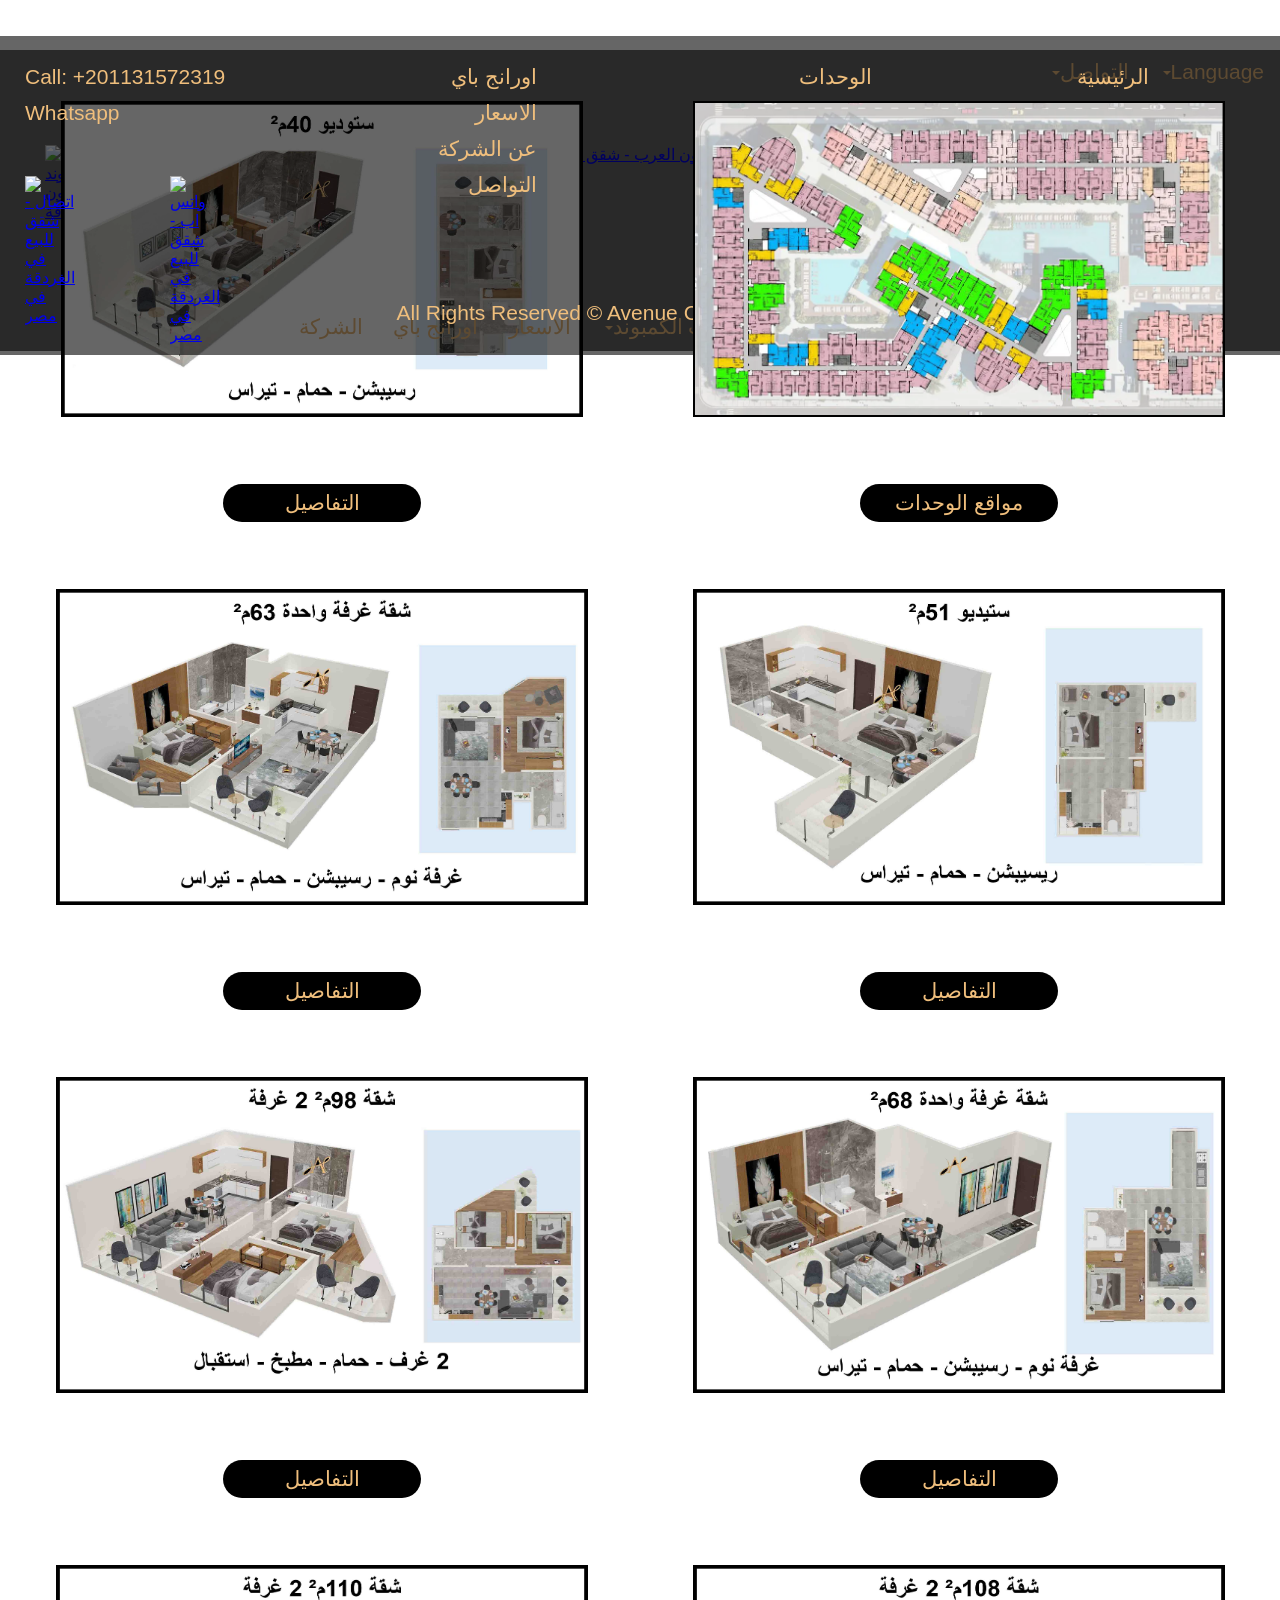
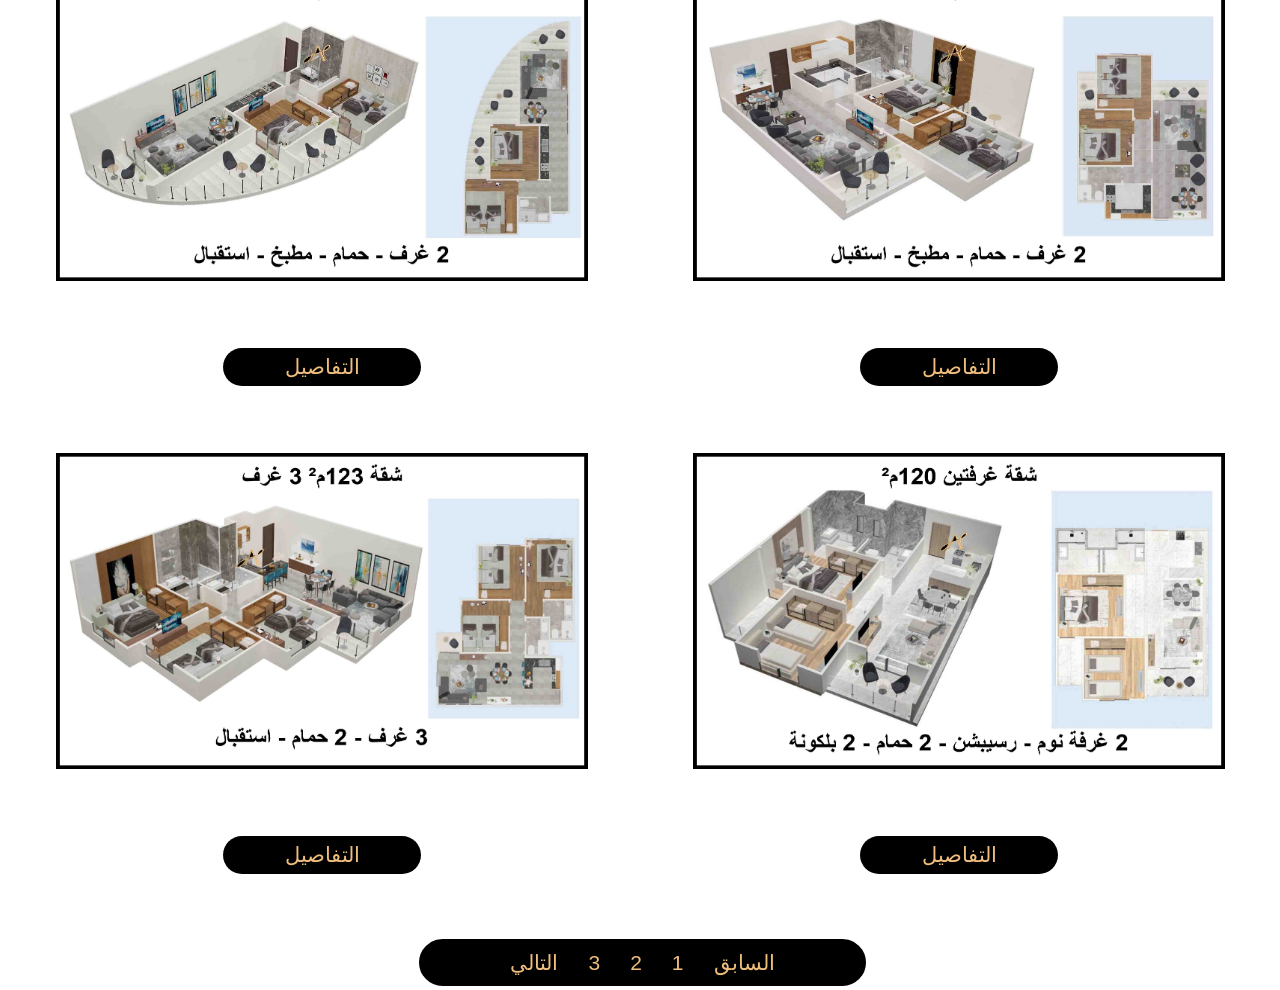
==== commit fb7c8615: "Add files via upload" ====
--- a/index.html
+++ b/index.html
@@ -1,4 +1,4 @@
-<div id="site-header"></div><!doctype html><html lang="ar-eg" dir="rtl"><head><meta charset="utf-8"><title>شقق للبيع بكمبوند افينيو بالغردقة - المقاولون العرب</title><meta name="description" content="شقق التراديلوكس للبيع في الغردقة بكمبوند افينيو المقاولون العرب متعددة النماذج والمساحات والاسعار ومدد التقسيط والارتفاعات بالغردقة البحر الاحمر"><meta name="keywords" content="شقق لبيع, كمبوند افينيو, المقاولون العرب, الغردقة البحر الاحمر"><meta name="author" content="hurghadaavenue-Ahmad-Kamel"><meta name="categories" content="شقق للبيع بكمبوند افينيو بالغردقة - المقاولون العرب"><meta name="robots" content="index, follow"><meta property="og:title" content="شقق للبيع بكمبوند افينيو بالغردقة - المقاولون العرب"><meta property="og:description" content="شقق التراديلوكس للبيع في الغردقة بكمبوند افينيو المقاولون العرب متعددة النماذج والمساحات والاسعار ومدد التقسيط والارتفاعات بالغردقة البحر الاحمر"><meta property="og:type" content="article"><meta property="og:url" content="https://hurghadaavenue.github.io"><meta property="og:image" content="https://hurghadaavenue.github.io/seoimges/شقق سكنية للبيع بالغردقة في كمبوند افينيو المقاولون العرب.jpg"><meta property="fb:app_id" content="2253015441597171"><meta name="twitter:card" content="summary_large_image"><meta name="twitter:title" content="شقق سكنية للبيع بالغردقة في كمبوند افينيو المقاولون العرب"><meta name="twitter:description" content="شقق التراديلوكس للبيع في الغردقة بكمبوند افينيو المقاولون العرب متعددة النماذج والمساحات والاسعار ومدد التقسيط والارتفاعات بالغردقة البحر الاحمر"><meta name="twitter:site" content="https://hurghadaavenue.github.io"><meta name="twitter:creator" content="@AhmadAlhawary01"><meta name="twitter:image" content="https://hurghadaavenue.github.io/seoimges/شقق سكنية للبيع بالغردقة في كمبوند افينيو المقاولون العرب.jpg"><meta name="twitter:image:alt" content="شقق سكنية للبيع بالغردقة في كمبوند افينيو المقاولون العرب"><meta name="generator" content="hurghadaavenue-Ahmad-Kamel"><meta name="viewport" content="width=device-width, initial-scale=1.0"><link href="https://hurghadaavenue.github.io" rel="canonical"><style>div#container{width:970px;position:relative;margin:0 auto 0 auto;text-align:left;}body{background-color:#FFFFFF;color:#000000;font-family:Arial;font-weight:normal;font-size:16px;line-height:1.1875;margin:0;text-align:center;}</style><style>@media only screen and (min-width: 1280px){}@media only screen and (min-width: 1024px) and (max-width: 1279px){}@media only screen and (min-width: 768px) and (max-width: 1023px){}@media only screen and (min-width: 640px) and (max-width: 767px){}@media only screen and (min-width: 480px) and (max-width: 639px){}@media only screen and (max-width: 479px){}</style><style>#wb_img-unit-01-arp1{direction:ltr;vertical-align:top;}#img-unit-01-arp1{border:0px solid #000000;border-radius:0px;box-sizing:border-box;padding:0;margin:0;left:0;top:0;width:100%;height:100%;}#bu-img-unit-01-arp1{box-sizing:border-box;line-height:36px;text-decoration:none;vertical-align:top;border:0px solid #0D6EFD;border-radius:45px;background-color:#000000;background-image:none;color:#EFBE7C;font-family:Arial;font-weight:normal;font-style:normal;font-size:21px;padding:1px 6px 1px 6px;text-align:center;-webkit-appearance:none;margin:0;}#bu-img-unit-01-arp1:focus{outline:0;}#wb_img-unit-02-arp1{direction:ltr;vertical-align:top;}#img-unit-02-arp1{border:0px solid #000000;border-radius:0px;box-sizing:border-box;padding:0;margin:0;left:0;top:0;width:100%;height:100%;}#bu-img-unit-02-arp1{box-sizing:border-box;line-height:36px;text-decoration:none;vertical-align:top;border:0px solid #0D6EFD;border-radius:45px;background-color:#000000;background-image:none;color:#EFBE7C;font-family:Arial;font-weight:normal;font-style:normal;font-size:21px;padding:1px 6px 1px 6px;text-align:center;-webkit-appearance:none;margin:0;}#bu-img-unit-02-arp1:focus{outline:0;}#wb_img-unit-03-arp1{direction:ltr;vertical-align:top;}#img-unit-03-arp1{border:0px solid #000000;border-radius:0px;box-sizing:border-box;padding:0;margin:0;left:0;top:0;width:100%;height:100%;}#bu-img-unit-03-arp1{box-sizing:border-box;line-height:36px;text-decoration:none;vertical-align:top;border:0px solid #0D6EFD;border-radius:45px;background-color:#000000;background-image:none;color:#EFBE7C;font-family:Arial;font-weight:normal;font-style:normal;font-size:21px;padding:1px 6px 1px 6px;text-align:center;-webkit-appearance:none;margin:0;}#bu-img-unit-03-arp1:focus{outline:0;}#wb_img-unit-04-arp1{direction:ltr;vertical-align:top;}#img-unit-04-arp1{border:0px solid #000000;border-radius:0px;box-sizing:border-box;padding:0;margin:0;left:0;top:0;width:100%;height:100%;}#bu-img-unit-04-arp1{box-sizing:border-box;line-height:36px;text-decoration:none;vertical-align:top;border:0px solid #0D6EFD;border-radius:45px;background-color:#000000;background-image:none;color:#EFBE7C;font-family:Arial;font-weight:normal;font-style:normal;font-size:21px;padding:1px 6px 1px 6px;text-align:center;-webkit-appearance:none;margin:0;}#bu-img-unit-04-arp1:focus{outline:0;}#wb_img-unit-05-arp1{direction:ltr;vertical-align:top;}#img-unit-05-arp1{border:0px solid #000000;border-radius:0px;box-sizing:border-box;padding:0;margin:0;left:0;top:0;width:100%;height:100%;}#bu-img-unit-05-arp1{box-sizing:border-box;line-height:36px;text-decoration:none;vertical-align:top;border:0px solid #0D6EFD;border-radius:45px;background-color:#000000;background-image:none;color:#EFBE7C;font-family:Arial;font-weight:normal;font-style:normal;font-size:21px;padding:1px 6px 1px 6px;text-align:center;-webkit-appearance:none;margin:0;}#bu-img-unit-05-arp1:focus{outline:0;}#wb_img-unit-06-arp1{direction:ltr;vertical-align:top;}#img-unit-06-arp1{border:0px solid #000000;border-radius:0px;box-sizing:border-box;padding:0;margin:0;left:0;top:0;width:100%;height:100%;}#bu-img-unit-06-arp1{box-sizing:border-box;line-height:36px;text-decoration:none;vertical-align:top;border:0px solid #0D6EFD;border-radius:45px;background-color:#000000;background-image:none;color:#EFBE7C;font-family:Arial;font-weight:normal;font-style:normal;font-size:21px;padding:1px 6px 1px 6px;text-align:center;-webkit-appearance:none;margin:0;}#bu-img-unit-06-arp1:focus{outline:0;}#wb_img-unit-07-arp1{direction:ltr;vertical-align:top;}#img-unit-07-arp1{border:0px solid #000000;border-radius:0px;box-sizing:border-box;padding:0;margin:0;left:0;top:0;width:100%;height:100%;}#bu-img-unit-07-arp1{box-sizing:border-box;line-height:36px;text-decoration:none;vertical-align:top;border:0px solid #0D6EFD;border-radius:45px;background-color:#000000;background-image:none;color:#EFBE7C;font-family:Arial;font-weight:normal;font-style:normal;font-size:21px;padding:1px 6px 1px 6px;text-align:center;-webkit-appearance:none;margin:0;}#bu-img-unit-07-arp1:focus{outline:0;}#wb_img-unit-08-arp1{direction:ltr;vertical-align:top;}#img-unit-08-arp1{border:0px solid #000000;border-radius:0px;box-sizing:border-box;padding:0;margin:0;left:0;top:0;width:100%;height:100%;}#bu-img-unit-08-arp1{box-sizing:border-box;line-height:36px;text-decoration:none;vertical-align:top;border:0px solid #0D6EFD;border-radius:45px;background-color:#000000;background-image:none;color:#EFBE7C;font-family:Arial;font-weight:normal;font-style:normal;font-size:21px;padding:1px 6px 1px 6px;text-align:center;-webkit-appearance:none;margin:0;}#bu-img-unit-08-arp1:focus{outline:0;}#wb_img-unit-09-arp1{direction:ltr;vertical-align:top;}#img-unit-09-arp1{border:0px solid #000000;border-radius:0px;box-sizing:border-box;padding:0;margin:0;left:0;top:0;width:100%;height:100%;}#bu-img-unit-09-arp1{box-sizing:border-box;line-height:36px;text-decoration:none;vertical-align:top;border:0px solid #0D6EFD;border-radius:45px;background-color:#000000;background-image:none;color:#EFBE7C;font-family:Arial;font-weight:normal;font-style:normal;font-size:21px;padding:1px 6px 1px 6px;text-align:center;-webkit-appearance:none;margin:0;}#bu-img-unit-09-arp1:focus{outline:0;}.en-counter-unuts-ex-prv-units-1-arp1 .nav{font-family:Arial;font-weight:normal;font-size:21px;font-style:normal;color:#FFFFFF;text-align:center;text-transform:none;}#en-counter-unuts-ex-prv-units-1-arp1,.en-counter-unuts-ex-prv-units-1-arp1 .nav,.en-counter-unuts-ex-prv-units-1-arp1 *{margin:0;padding:0;box-sizing:border-box;line-height:1;list-style:none;}.en-counter-unuts-ex-prv-units-1-arp1 .nav:before,.en-counter-unuts-ex-prv-units-1-arp1 .nav:after{content:" ";display:table;}.en-counter-unuts-ex-prv-units-1-arp1 .nav:after{clear:both;}.en-counter-unuts-ex-prv-units-1-arp1 .nav a{text-decoration:none;}.en-counter-unuts-ex-prv-units-1-arp1 .nav ul{margin-top:0;margin-bottom:0;}.en-counter-unuts-ex-prv-units-1-arp1 .nav ul ul{margin-bottom:0;}.en-counter-unuts-ex-prv-units-1-arp1 .container{margin-right:auto;margin-left:auto;padding:0;}.en-counter-unuts-ex-prv-units-1-arp1 .container:before,.en-counter-unuts-ex-prv-units-1-arp1 .container:after{content:" ";display:table;}.en-counter-unuts-ex-prv-units-1-arp1 .container:after{clear:both;}.en-counter-unuts-ex-prv-units-1-arp1 .collapse{display:none;}.en-counter-unuts-ex-prv-units-1-arp1 .collapse.show{display:block;}.en-counter-unuts-ex-prv-units-1-arp1 .collapsing{position:relative;height:0;overflow:hidden;transition:height .35s ease;}.en-counter-unuts-ex-prv-units-1-arp1 .arrow,.en-counter-unuts-ex-prv-units-1-arp1 .arrow-right{display:inline-block;width:0;height:0;margin-left:4px;vertical-align:middle;border-top:4px solid #000;border-right:4px solid transparent;border-left:4px solid transparent;border-bottom:0 dotted;}.en-counter-unuts-ex-prv-units-1-arp1 .dropdown{position:relative;}.en-counter-unuts-ex-prv-units-1-arp1 .dropdown-toggle:focus{outline:0;}.en-counter-unuts-ex-prv-units-1-arp1 .dropdown-menu{position:absolute;top:100%;left:0;z-index:1000;display:none;float:left;min-width:160px;padding:5px 0;margin:2px 0 0;list-style:none;font-size:21px;background-color:#000000;background-image:none;border:1px solid rgba(13,110,253,1.00);border-radius:10px;background-clip:padding-box;}.en-counter-unuts-ex-prv-units-1-arp1 .dropdown-menu .divider{height:1px;margin:9px 0;overflow:hidden;background-color:#0D6EFD;}.en-counter-unuts-ex-prv-units-1-arp1 .dropdown-menu > li > a{display:block;padding:3px 20px 3px 20px;clear:both;line-height:1.428571429;color:#FFFFFF;text-transform:none;white-space:nowrap;}.en-counter-unuts-ex-prv-units-1-arp1 .dropdown-menu > li > a:hover,.en-counter-unuts-ex-prv-units-1-arp1 .dropdown-menu > li > a:focus{text-decoration:none;color:#FFFFFF;background-color:#000000;background-image:none;}.en-counter-unuts-ex-prv-units-1-arp1 .dropdown-menu > li > a.active,.en-counter-unuts-ex-prv-units-1-arp1 .dropdown-menu > li > a.active:hover,.en-counter-unuts-ex-prv-units-1-arp1 .dropdown-menu > li > a.active:focus{color:#FFFFFF;background-color:#000000;background-image:none;text-decoration:none;outline:0;}.en-counter-unuts-ex-prv-units-1-arp1 .show > .dropdown-menu{display:block;}.en-counter-unuts-ex-prv-units-1-arp1 .show > a{outline:0;}.en-counter-unuts-ex-prv-units-1-arp1 .dropdown-header{display:block;padding:3px 20px;line-height:1.428571429;color:#aeaeae;}.en-counter-unuts-ex-prv-units-1-arp1 .dropdown-backdrop{position:fixed;left:0;right:0;bottom:0;top:0;z-index:990;}.en-counter-unuts-ex-prv-units-1-arp1 .nav > li{position:relative;display:block;}.en-counter-unuts-ex-prv-units-1-arp1 .nav > li > a{position:relative;display:block;padding:10px 15px 10px 15px;}.en-counter-unuts-ex-prv-units-1-arp1 .nav .show > a,.en-counter-unuts-ex-prv-units-1-arp1 .nav .show > a:hover,.en-counter-unuts-ex-prv-units-1-arp1 .nav .show > a:focus{border-color:#000000;}.en-counter-unuts-ex-prv-units-1-arp1 .nav .nav-divider{height:1px;margin:9px 0;overflow:hidden;background-color:#0D6EFD;}.en-counter-unuts-ex-prv-units-1-arp1 .nav .arrow{border-top-color:#000000;border-bottom-color:#000000;}.en-counter-unuts-ex-prv-units-1-arp1{position:relative;}.en-counter-unuts-ex-prv-units-1-arp1:before,.en-counter-unuts-ex-prv-units-1-arp1:after{content:" ";display:table;}.en-counter-unuts-ex-prv-units-1-arp1:after{clear:both;}.en-counter-unuts-ex-prv-units-1-arp1 .navbar-header:before,.en-counter-unuts-ex-prv-units-1-arp1 .navbar-header:after{content:" ";display:table;}.en-counter-unuts-ex-prv-units-1-arp1 .navbar-header:after{clear:both;}.en-counter-unuts-ex-prv-units-1-arp1-navbar-collapse{overflow-x:visible;-webkit-overflow-scrolling:touch;}.en-counter-unuts-ex-prv-units-1-arp1-navbar-collapse:before,.en-counter-unuts-ex-prv-units-1-arp1-navbar-collapse:after{content:" ";display:table;}.en-counter-unuts-ex-prv-units-1-arp1-navbar-collapse:after{clear:both;}.en-counter-unuts-ex-prv-units-1-arp1-navbar-collapse.show{overflow-y:auto;}.en-counter-unuts-ex-prv-units-1-arp1 .navbar-toggle{position:relative;float:right;width:52px;height:42px;padding:10px 15px 10px 15px;background-color:transparent;border:1px solid transparent;border-radius:30px;}.en-counter-unuts-ex-prv-units-1-arp1 .navbar-toggle .line{display:block;width:22px;height:4px;border-radius:0px;transition:all 500ms linear;}.en-counter-unuts-ex-prv-units-1-arp1 .navbar-toggle .line{margin:4px auto;}.en-counter-unuts-ex-prv-units-1-arp1 .navbar-toggle .line:first-child{margin-top:0px  !important;}.en-counter-unuts-ex-prv-units-1-arp1 .navbar-nav{margin:6px -15px;}.en-counter-unuts-ex-prv-units-1-arp1 .navbar-nav > li > .dropdown-menu{margin-top:0;}.en-counter-unuts-ex-prv-units-1-arp1 .navbar-nav > li > a{color:#FFFFFF;}.en-counter-unuts-ex-prv-units-1-arp1 .navbar-nav > li > a:hover,.en-counter-unuts-ex-prv-units-1-arp1 .navbar-nav > li > a:focus{background-color:#000000;background-image:none;color:#FFFFFF;text-decoration:none;}.en-counter-unuts-ex-prv-units-1-arp1 .navbar-nav > li > a.active,.en-counter-unuts-ex-prv-units-1-arp1 .navbar-nav > li > a.active:hover,.en-counter-unuts-ex-prv-units-1-arp1 .navbar-nav > li > a.active:focus{color:#FFFFFF;background-color:#000000;background-image:none;}.en-counter-unuts-ex-prv-units-1-arp1 .navbar-toggle{border:1px solid transparent;}.en-counter-unuts-ex-prv-units-1-arp1 .navbar-toggle:hover,.en-counter-unuts-ex-prv-units-1-arp1 .navbar-toggle:focus{background-color:transparent;}.en-counter-unuts-ex-prv-units-1-arp1 .navbar-toggle .line{background-color:#EFBE7C;}.en-counter-unuts-ex-prv-units-1-arp1-navbar-collapse{border-color:rgba(13,110,253,1.00);}.en-counter-unuts-ex-prv-units-1-arp1 .navbar-nav > .dropdown > a:hover .arrow,.en-counter-unuts-ex-prv-units-1-arp1 .navbar-nav > .dropdown > a:focus .arrow{border-top-color:#FFFFFF;border-bottom-color:#FFFFFF;}.en-counter-unuts-ex-prv-units-1-arp1 .navbar-nav > .show > a,.en-counter-unuts-ex-prv-units-1-arp1 .navbar-nav > .show > a:hover,.en-counter-unuts-ex-prv-units-1-arp1 .navbar-nav > .show > a:focus{background-color:#000000;background-image:none;color:#FFFFFF;}.en-counter-unuts-ex-prv-units-1-arp1 .navbar-nav > .show > a .arrow,.en-counter-unuts-ex-prv-units-1-arp1 .navbar-nav > .show > a:hover .arrow,.en-counter-unuts-ex-prv-units-1-arp1 .navbar-nav > .show > a:focus .arrow{border-top-color:#FFFFFF;border-bottom-color:#FFFFFF;}.en-counter-unuts-ex-prv-units-1-arp1 .navbar-nav > .dropdown > a .arrow{border-top-color:#FFFFFF;border-bottom-color:#FFFFFF;}.en-counter-unuts-ex-prv-units-1-arp1 .navbar-link{color:#FFFFFF;}.en-counter-unuts-ex-prv-units-1-arp1 .navbar-link:hover{color:#FFFFFF;}.en-counter-unuts-ex-prv-units-1-arp1 .navbar-header{color:#EFBE7C;}@media (min-width: 250px){.en-counter-unuts-ex-prv-units-1-arp1 .navbar-right .dropdown-menu{right:0;left:auto;}.en-counter-unuts-ex-prv-units-1-arp1 .navbar-header{float:left;}.en-counter-unuts-ex-prv-units-1-arp1-navbar-collapse{width:auto;border-top:0;box-shadow:none;}.en-counter-unuts-ex-prv-units-1-arp1-navbar-collapse.collapse{display:block !important;height:auto !important;padding-bottom:0;overflow:visible !important;}.en-counter-unuts-ex-prv-units-1-arp1-navbar-collapse.show{overflow-y:auto;}.en-counter-unuts-ex-prv-units-1-arp1 .navbar-toggle{display:none;}.en-counter-unuts-ex-prv-units-1-arp1 .navbar-nav{display:flex;flex-direction:row;justify-content:center;margin:0;}.en-counter-unuts-ex-prv-units-1-arp1 .navbar-nav > li{float:left;}.en-counter-unuts-ex-prv-units-1-arp1 .container > .navbar-header,.en-counter-unuts-ex-prv-units-1-arp1 .container > .en-counter-unuts-ex-prv-units-1-arp1-navbar-collapse{margin-right:0;margin-left:0;}.en-counter-unuts-ex-prv-units-1-arp1 .navbar-nav > .dropdown > a:hover .arrow,.en-counter-unuts-ex-prv-units-1-arp1 .navbar-nav > .dropdown > a:focus .arrow{border-top-color:#FFFFFF;border-bottom-color:#FFFFFF;}}@media (max-width: 250px){.en-counter-unuts-ex-prv-units-1-arp1{background-color:#000000;background-image:none;border:3px solid #000000;}.en-counter-unuts-ex-prv-units-1-arp1 .navbar-nav{margin:0;background-color:#000000;background-image:none;}.en-counter-unuts-ex-prv-units-1-arp1 .navbar-nav .show .dropdown-menu{position:static  !important;transform:translate3d(0px, 0px, 0px)  !important;float:none;width:auto;margin-top:0;background-color:transparent;border:0;box-shadow:none;}.en-counter-unuts-ex-prv-units-1-arp1 .navbar-nav .show .dropdown-menu > li > a,.en-counter-unuts-ex-prv-units-1-arp1 .navbar-nav .show .dropdown-menu .dropdown-header{padding:5px 5px 5px 5px;}.en-counter-unuts-ex-prv-units-1-arp1 .navbar-nav .show .dropdown-menu > li > a{line-height:20px;}}@media (min-width: 250px){.en-counter-unuts-ex-prv-units-1-arp1{background-color:#000000;background-image:none;border:3px solid #000000;border-radius:30px;}.en-counter-unuts-ex-prv-units-1-arp1 .navbar-nav > li > a{color:#EFBE7C;}.en-counter-unuts-ex-prv-units-1-arp1 .navbar-nav > li > a:hover,.en-counter-unuts-ex-prv-units-1-arp1 .navbar-nav > li > a:focus{color:#FFFFFF;background-color:#0A58CA;background-image:none;}.en-counter-unuts-ex-prv-units-1-arp1 .navbar-nav > li > a.active,.en-counter-unuts-ex-prv-units-1-arp1 .navbar-nav > li > a.active:hover,.en-counter-unuts-ex-prv-units-1-arp1 .navbar-nav > li > a.active:focus{color:#FFFFFF;background-color:#0A58CA;background-image:none;}.en-counter-unuts-ex-prv-units-1-arp1 .navbar-nav > .show > a,.en-counter-unuts-ex-prv-units-1-arp1 .navbar-nav > .show > a:hover,.en-counter-unuts-ex-prv-units-1-arp1 .navbar-nav > .show > a:focus{background-color:#0A58CA;background-image:none;color:#FFFFFF;}.en-counter-unuts-ex-prv-units-1-arp1 .navbar-nav > .dropdown > a:hover .arrow{border-top-color:#FFFFFF;border-bottom-color:#FFFFFF;}.en-counter-unuts-ex-prv-units-1-arp1 .navbar-nav > .dropdown > a .arrow{border-top-color:#EFBE7C;border-bottom-color:#EFBE7C;}.en-counter-unuts-ex-prv-units-1-arp1 .navbar-nav > li > a.active > .arrow,.en-counter-unuts-ex-prv-units-1-arp1 .navbar-nav > li > a.active:hover > .arrow,.en-counter-unuts-ex-prv-units-1-arp1 .navbar-nav > li > a.active:focus > .arrow{border-top-color:#FFFFFF;border-bottom-color:#FFFFFF;}.en-counter-unuts-ex-prv-units-1-arp1 .navbar-nav > .show > a .arrow,.en-counter-unuts-ex-prv-units-1-arp1 .navbar-nav > .show > a:hover .arrow,.en-counter-unuts-ex-prv-units-1-arp1 .navbar-nav > .show > a:focus .arrow{border-top-color:#FFFFFF;border-bottom-color:#FFFFFF;}.en-counter-unuts-ex-prv-units-1-arp1 .navbar-link{color:#EFBE7C;}.en-counter-unuts-ex-prv-units-1-arp1 .navbar-link:hover{color:#fff;}}.en-counter-unuts-ex-prv-units-1-arp1 .navbar-nav > li:first-child > a{border-top-left-radius:30px;border-bottom-left-radius:30px;}.en-counter-unuts-ex-prv-units-1-arp1 .dropdown-menu > li:last-child > a{border-bottom-left-radius:30px;border-bottom-right-radius:30px;}#en-counter-unuts-ex-prv-units-1-arp1 i{font-size:16px;position:relative;left:0;top:0;margin-right:4px;width:16px;}#wb_ar-img-compoundmap-arp1{direction:ltr;vertical-align:top;}#ar-img-compoundmap-arp1{border:2px solid #000000;border-radius:0px;box-sizing:border-box;padding:0;margin:0;left:0;top:0;width:100%;height:100%;}#ar-bu-compoundmap-arp1{box-sizing:border-box;line-height:36px;text-decoration:none;vertical-align:top;border:0px solid #0D6EFD;border-radius:45px;background-color:#000000;background-image:none;color:#EFBE7C;font-family:Arial;font-weight:normal;font-style:normal;font-size:21px;padding:1px 6px 1px 6px;text-align:center;-webkit-appearance:none;margin:0;}#ar-bu-compoundmap-arp1:focus{outline:0;}#wb_img-unit-04-arp1{position:absolute;left:554px;top:375px;width:341px;height:215px;z-index:6;}#wb_en-counter-unuts-ex-prv-units-1-arp1{position:absolute;left:287px;top:1733px;width:396px;height:66px;text-align:center;z-index:18;}#wb_img-unit-03-arp1{position:absolute;left:554px;top:1380px;width:341px;height:215px;z-index:4;}#wb_img-unit-02-arp1{position:absolute;left:77px;top:377px;width:341px;height:215px;z-index:2;}#wb_img-unit-01-arp1{position:absolute;left:554px;top:42px;width:341px;height:215px;z-index:0;}#bu-img-unit-09-arp1{position:absolute;left:144px;top:1634px;width:206px;height:38px;z-index:17;}#bu-img-unit-08-arp1{position:absolute;left:144px;top:1298px;width:206px;height:38px;z-index:15;}#bu-img-unit-07-arp1{position:absolute;left:621px;top:1301px;width:206px;height:38px;z-index:13;}#bu-img-unit-06-arp1{position:absolute;left:144px;top:965px;width:206px;height:38px;z-index:11;}#bu-img-unit-05-arp1{position:absolute;left:621px;top:966px;width:206px;height:38px;z-index:9;}#bu-img-unit-04-arp1{position:absolute;left:621px;top:631px;width:206px;height:38px;z-index:7;}#wb_img-unit-09-arp1{position:absolute;left:77px;top:1376px;width:341px;height:215px;z-index:16;}#bu-img-unit-03-arp1{position:absolute;left:621px;top:1634px;width:206px;height:38px;z-index:5;}#wb_img-unit-08-arp1{position:absolute;left:77px;top:1043px;width:341px;height:215px;z-index:14;}#bu-img-unit-02-arp1{position:absolute;left:144px;top:632px;width:206px;height:38px;z-index:3;}#wb_img-unit-07-arp1{position:absolute;left:554px;top:1045px;width:341px;height:215px;z-index:12;}#bu-img-unit-01-arp1{position:absolute;left:621px;top:297px;width:206px;height:38px;z-index:1;}#wb_ar-img-compoundmap-arp1{position:absolute;left:75px;top:40px;width:345px;height:219px;z-index:19;}#wb_img-unit-06-arp1{position:absolute;left:77px;top:710px;width:341px;height:215px;z-index:10;}#ar-bu-compoundmap-arp1{position:absolute;left:144px;top:299px;width:206px;height:38px;z-index:20;}#wb_img-unit-05-arp1{position:absolute;left:554px;top:710px;width:341px;height:215px;z-index:8;}@media only screen and (min-width: 1280px){div#container{width:1280px;}body{background-color:#FFFFFF;background-image:none;}#wb_img-unit-01-arp1{left:61px;top:51px;width:522px;height:316px;visibility:visible;display:inline;margin:0;padding:0;}#bu-img-unit-01-arp1{left:223px;top:434px;width:198px;height:38px;visibility:visible;display:inline;margin:0;padding:1px 6px 1px 6px;}#bu-img-unit-01-arp1{line-height:36px;}#wb_img-unit-02-arp1{left:693px;top:539px;width:532px;height:316px;visibility:visible;display:inline;margin:0;padding:0;}#bu-img-unit-02-arp1{left:860px;top:922px;width:198px;height:38px;visibility:visible;display:inline;margin:0;padding:1px 6px 1px 6px;}#bu-img-unit-02-arp1{line-height:36px;}#wb_img-unit-03-arp1{left:693px;top:2003px;width:532px;height:316px;visibility:visible;display:inline;margin:0;padding:0;}#bu-img-unit-03-arp1{left:860px;top:2386px;width:198px;height:38px;visibility:visible;display:inline;margin:0;padding:1px 6px 1px 6px;}#bu-img-unit-03-arp1{line-height:36px;}#wb_img-unit-04-arp1{left:56px;top:539px;width:532px;height:316px;visibility:visible;display:inline;margin:0;padding:0;}#bu-img-unit-04-arp1{left:223px;top:922px;width:198px;height:38px;visibility:visible;display:inline;margin:0;padding:1px 6px 1px 6px;}#bu-img-unit-04-arp1{line-height:36px;}#wb_img-unit-05-arp1{left:693px;top:1027px;width:532px;height:316px;visibility:visible;display:inline;margin:0;padding:0;}#bu-img-unit-05-arp1{left:860px;top:1410px;width:198px;height:38px;visibility:visible;display:inline;margin:0;padding:1px 6px 1px 6px;}#bu-img-unit-05-arp1{line-height:36px;}#wb_img-unit-06-arp1{left:56px;top:1027px;width:532px;height:316px;visibility:visible;display:inline;margin:0;padding:0;}#bu-img-unit-06-arp1{left:223px;top:1410px;width:198px;height:38px;visibility:visible;display:inline;margin:0;padding:1px 6px 1px 6px;}#bu-img-unit-06-arp1{line-height:36px;}#wb_img-unit-07-arp1{left:693px;top:1515px;width:532px;height:316px;visibility:visible;display:inline;margin:0;padding:0;}#bu-img-unit-07-arp1{left:860px;top:1898px;width:198px;height:38px;visibility:visible;display:inline;margin:0;padding:1px 6px 1px 6px;}#bu-img-unit-07-arp1{line-height:36px;}#wb_img-unit-08-arp1{left:56px;top:1515px;width:532px;height:316px;visibility:visible;display:inline;margin:0;padding:0;}#bu-img-unit-08-arp1{left:223px;top:1898px;width:198px;height:38px;visibility:visible;display:inline;margin:0;padding:1px 6px 1px 6px;}#bu-img-unit-08-arp1{line-height:36px;}#wb_img-unit-09-arp1{left:56px;top:2003px;width:532px;height:316px;visibility:visible;display:inline;margin:0;padding:0;}#bu-img-unit-09-arp1{left:223px;top:2386px;width:198px;height:38px;visibility:visible;display:inline;margin:0;padding:1px 6px 1px 6px;}#bu-img-unit-09-arp1{line-height:36px;}#wb_en-counter-unuts-ex-prv-units-1-arp1{left:419px;top:2489px;width:447px;height:51px;visibility:visible;display:inline;margin:0;}#en-counter-unuts-ex-prv-units-1-arp1,.en-counter-unuts-ex-prv-units-1-arp1 .nav,.en-counter-unuts-ex-prv-units-1-arp1 .dropdown-menu{font-weight:normal;font-size:21px;}#wb_ar-img-compoundmap-arp1{left:693px;top:51px;width:532px;height:316px;visibility:visible;display:inline;margin:0;padding:0;}#ar-bu-compoundmap-arp1{left:860px;top:434px;width:198px;height:38px;visibility:visible;display:inline;margin:0;padding:1px 6px 1px 6px;}#ar-bu-compoundmap-arp1{line-height:36px;}}@media only screen and (min-width: 1024px) and (max-width: 1279px){div#container{width:1024px;}body{background-color:#FFFFFF;background-image:none;}#wb_img-unit-01-arp1{left:50px;top:42px;width:414px;height:313px;visibility:visible;display:inline;margin:0;padding:0;}#bu-img-unit-01-arp1{left:138px;top:395px;width:238px;height:38px;visibility:visible;display:inline;margin:0;padding:1px 6px 1px 6px;}#bu-img-unit-01-arp1{line-height:36px;}#wb_img-unit-02-arp1{left:560px;top:473px;width:414px;height:313px;visibility:visible;display:inline;margin:0;padding:0;}#bu-img-unit-02-arp1{left:648px;top:826px;width:238px;height:38px;visibility:visible;display:inline;margin:0;padding:1px 6px 1px 6px;}#bu-img-unit-02-arp1{line-height:36px;}#wb_img-unit-03-arp1{left:560px;top:1766px;width:414px;height:313px;visibility:visible;display:inline;margin:0;padding:0;}#bu-img-unit-03-arp1{left:648px;top:2119px;width:238px;height:38px;visibility:visible;display:inline;margin:0;padding:1px 6px 1px 6px;}#bu-img-unit-03-arp1{line-height:36px;}#wb_img-unit-04-arp1{left:50px;top:473px;width:414px;height:313px;visibility:visible;display:inline;margin:0;padding:0;}#bu-img-unit-04-arp1{left:138px;top:826px;width:238px;height:38px;visibility:visible;display:inline;margin:0;padding:1px 6px 1px 6px;}#bu-img-unit-04-arp1{line-height:36px;}#wb_img-unit-05-arp1{left:560px;top:904px;width:414px;height:313px;visibility:visible;display:inline;margin:0;padding:0;}#bu-img-unit-05-arp1{left:648px;top:1257px;width:238px;height:38px;visibility:visible;display:inline;margin:0;padding:1px 6px 1px 6px;}#bu-img-unit-05-arp1{line-height:36px;}#wb_img-unit-06-arp1{left:50px;top:904px;width:414px;height:313px;visibility:visible;display:inline;margin:0;padding:0;}#bu-img-unit-06-arp1{left:138px;top:1257px;width:238px;height:38px;visibility:visible;display:inline;margin:0;padding:1px 6px 1px 6px;}#bu-img-unit-06-arp1{line-height:36px;}#wb_img-unit-07-arp1{left:560px;top:1335px;width:414px;height:313px;visibility:visible;display:inline;margin:0;padding:0;}#bu-img-unit-07-arp1{left:648px;top:1688px;width:238px;height:38px;visibility:visible;display:inline;margin:0;padding:1px 6px 1px 6px;}#bu-img-unit-07-arp1{line-height:36px;}#wb_img-unit-08-arp1{left:50px;top:1335px;width:414px;height:313px;visibility:visible;display:inline;margin:0;padding:0;}#bu-img-unit-08-arp1{left:138px;top:1688px;width:238px;height:38px;visibility:visible;display:inline;margin:0;padding:1px 6px 1px 6px;}#bu-img-unit-08-arp1{line-height:36px;}#wb_img-unit-09-arp1{left:50px;top:1766px;width:414px;height:313px;visibility:visible;display:inline;margin:0;padding:0;}#bu-img-unit-09-arp1{left:138px;top:2119px;width:238px;height:38px;visibility:visible;display:inline;margin:0;padding:1px 6px 1px 6px;}#bu-img-unit-09-arp1{line-height:36px;}#wb_en-counter-unuts-ex-prv-units-1-arp1{left:296px;top:2196px;width:435px;height:51px;visibility:visible;display:inline;margin:0;}#en-counter-unuts-ex-prv-units-1-arp1,.en-counter-unuts-ex-prv-units-1-arp1 .nav,.en-counter-unuts-ex-prv-units-1-arp1 .dropdown-menu{font-weight:normal;font-size:21px;}#wb_ar-img-compoundmap-arp1{left:560px;top:42px;width:414px;height:313px;visibility:visible;display:inline;margin:0;padding:0;}#ar-bu-compoundmap-arp1{left:648px;top:395px;width:238px;height:38px;visibility:visible;display:inline;margin:0;padding:1px 6px 1px 6px;}#ar-bu-compoundmap-arp1{line-height:36px;}}@media only screen and (min-width: 768px) and (max-width: 1023px){div#container{width:768px;}body{background-color:#FFFFFF;background-image:none;}#wb_img-unit-01-arp1{left:180px;top:800px;width:409px;height:252px;visibility:visible;display:inline;margin:0;padding:0;}#bu-img-unit-01-arp1{left:280px;top:1097px;width:208px;height:38px;visibility:visible;display:inline;margin:0;padding:1px 6px 1px 6px;}#bu-img-unit-01-arp1{line-height:36px;}#wb_img-unit-02-arp1{left:180px;top:420px;width:409px;height:252px;visibility:visible;display:inline;margin:0;padding:0;}#bu-img-unit-02-arp1{left:280px;top:717px;width:208px;height:38px;visibility:visible;display:inline;margin:0;padding:1px 6px 1px 6px;}#bu-img-unit-02-arp1{line-height:36px;}#wb_img-unit-03-arp1{left:180px;top:1180px;width:409px;height:252px;visibility:visible;display:inline;margin:0;padding:0;}#bu-img-unit-03-arp1{left:280px;top:1477px;width:208px;height:38px;visibility:visible;display:inline;margin:0;padding:1px 6px 1px 6px;}#bu-img-unit-03-arp1{line-height:36px;}#wb_img-unit-04-arp1{left:180px;top:1560px;width:409px;height:252px;visibility:visible;display:inline;margin:0;padding:0;}#bu-img-unit-04-arp1{left:280px;top:1857px;width:208px;height:38px;visibility:visible;display:inline;margin:0;padding:1px 6px 1px 6px;}#bu-img-unit-04-arp1{line-height:36px;}#wb_img-unit-05-arp1{left:180px;top:1940px;width:409px;height:252px;visibility:visible;display:inline;margin:0;padding:0;}#bu-img-unit-05-arp1{left:280px;top:2237px;width:208px;height:38px;visibility:visible;display:inline;margin:0;padding:1px 6px 1px 6px;}#bu-img-unit-05-arp1{line-height:36px;}#wb_img-unit-06-arp1{left:180px;top:2320px;width:409px;height:252px;visibility:visible;display:inline;margin:0;padding:0;}#bu-img-unit-06-arp1{left:280px;top:2617px;width:208px;height:38px;visibility:visible;display:inline;margin:0;padding:1px 6px 1px 6px;}#bu-img-unit-06-arp1{line-height:36px;}#wb_img-unit-07-arp1{left:180px;top:2700px;width:409px;height:252px;visibility:visible;display:inline;margin:0;padding:0;}#bu-img-unit-07-arp1{left:280px;top:2997px;width:208px;height:38px;visibility:visible;display:inline;margin:0;padding:1px 6px 1px 6px;}#bu-img-unit-07-arp1{line-height:36px;}#wb_img-unit-08-arp1{left:180px;top:3080px;width:409px;height:252px;visibility:visible;display:inline;margin:0;padding:0;}#bu-img-unit-08-arp1{left:280px;top:3377px;width:208px;height:38px;visibility:visible;display:inline;margin:0;padding:1px 6px 1px 6px;}#bu-img-unit-08-arp1{line-height:36px;}#wb_img-unit-09-arp1{left:180px;top:3460px;width:409px;height:252px;visibility:visible;display:inline;margin:0;padding:0;}#bu-img-unit-09-arp1{left:280px;top:3757px;width:208px;height:38px;visibility:visible;display:inline;margin:0;padding:1px 6px 1px 6px;}#bu-img-unit-09-arp1{line-height:36px;}#wb_en-counter-unuts-ex-prv-units-1-arp1{left:174px;top:3834px;width:421px;height:62px;visibility:visible;display:inline;margin:0;}#en-counter-unuts-ex-prv-units-1-arp1,.en-counter-unuts-ex-prv-units-1-arp1 .nav,.en-counter-unuts-ex-prv-units-1-arp1 .dropdown-menu{font-weight:normal;font-size:21px;}#wb_ar-img-compoundmap-arp1{left:180px;top:40px;width:409px;height:252px;visibility:visible;display:inline;margin:0;padding:0;}#ar-bu-compoundmap-arp1{left:280px;top:337px;width:208px;height:38px;visibility:visible;display:inline;margin:0;padding:1px 6px 1px 6px;}#ar-bu-compoundmap-arp1{line-height:36px;}}@media only screen and (min-width: 640px) and (max-width: 767px){div#container{width:640px;}body{background-color:#FFFFFF;background-image:none;}#wb_img-unit-01-arp1{left:154px;top:352px;width:332px;height:204px;visibility:visible;display:inline;margin:0;padding:0;}#bu-img-unit-01-arp1{left:222px;top:595px;width:197px;height:38px;visibility:visible;display:inline;margin:0;padding:1px 6px 1px 6px;}#bu-img-unit-01-arp1{line-height:36px;}#wb_img-unit-02-arp1{left:154px;top:672px;width:332px;height:204px;visibility:visible;display:inline;margin:0;padding:0;}#bu-img-unit-02-arp1{left:222px;top:915px;width:197px;height:38px;visibility:visible;display:inline;margin:0;padding:1px 6px 1px 6px;}#bu-img-unit-02-arp1{line-height:36px;}#wb_img-unit-03-arp1{left:154px;top:992px;width:332px;height:204px;visibility:visible;display:inline;margin:0;padding:0;}#bu-img-unit-03-arp1{left:222px;top:1235px;width:197px;height:38px;visibility:visible;display:inline;margin:0;padding:1px 6px 1px 6px;}#bu-img-unit-03-arp1{line-height:36px;}#wb_img-unit-04-arp1{left:154px;top:1312px;width:332px;height:204px;visibility:visible;display:inline;margin:0;padding:0;}#bu-img-unit-04-arp1{left:222px;top:1555px;width:197px;height:38px;visibility:visible;display:inline;margin:0;padding:1px 6px 1px 6px;}#bu-img-unit-04-arp1{line-height:36px;}#wb_img-unit-05-arp1{left:154px;top:1632px;width:332px;height:204px;visibility:visible;display:inline;margin:0;padding:0;}#bu-img-unit-05-arp1{left:222px;top:1875px;width:197px;height:38px;visibility:visible;display:inline;margin:0;padding:1px 6px 1px 6px;}#bu-img-unit-05-arp1{line-height:36px;}#wb_img-unit-06-arp1{left:154px;top:1952px;width:332px;height:204px;visibility:visible;display:inline;margin:0;padding:0;}#bu-img-unit-06-arp1{left:222px;top:2195px;width:197px;height:38px;visibility:visible;display:inline;margin:0;padding:1px 6px 1px 6px;}#bu-img-unit-06-arp1{line-height:36px;}#wb_img-unit-07-arp1{left:154px;top:2272px;width:332px;height:204px;visibility:visible;display:inline;margin:0;padding:0;}#bu-img-unit-07-arp1{left:222px;top:2515px;width:197px;height:38px;visibility:visible;display:inline;margin:0;padding:1px 6px 1px 6px;}#bu-img-unit-07-arp1{line-height:36px;}#wb_img-unit-08-arp1{left:154px;top:2592px;width:332px;height:204px;visibility:visible;display:inline;margin:0;padding:0;}#bu-img-unit-08-arp1{left:222px;top:2835px;width:197px;height:38px;visibility:visible;display:inline;margin:0;padding:1px 6px 1px 6px;}#bu-img-unit-08-arp1{line-height:36px;}#wb_img-unit-09-arp1{left:154px;top:2912px;width:332px;height:204px;visibility:visible;display:inline;margin:0;padding:0;}#bu-img-unit-09-arp1{left:222px;top:3155px;width:197px;height:38px;visibility:visible;display:inline;margin:0;padding:1px 6px 1px 6px;}#bu-img-unit-09-arp1{line-height:36px;}#wb_en-counter-unuts-ex-prv-units-1-arp1{left:133px;top:3230px;width:375px;height:51px;visibility:visible;display:inline;margin:0;}#en-counter-unuts-ex-prv-units-1-arp1,.en-counter-unuts-ex-prv-units-1-arp1 .nav,.en-counter-unuts-ex-prv-units-1-arp1 .dropdown-menu{font-weight:normal;font-size:21px;}#wb_ar-img-compoundmap-arp1{left:154px;top:32px;width:332px;height:204px;visibility:visible;display:inline;margin:0;padding:0;}#ar-bu-compoundmap-arp1{left:222px;top:275px;width:197px;height:38px;visibility:visible;display:inline;margin:0;padding:1px 6px 1px 6px;}#ar-bu-compoundmap-arp1{line-height:36px;}}@media only screen and (min-width: 480px) and (max-width: 639px){div#container{width:480px;}body{background-color:#FFFFFF;background-image:none;}#wb_img-unit-01-arp1{left:60px;top:342px;width:360px;height:206px;visibility:visible;display:inline;margin:0;padding:0;}#bu-img-unit-01-arp1{left:154px;top:580px;width:172px;height:38px;visibility:visible;display:inline;margin:0;padding:1px 6px 1px 6px;}#bu-img-unit-01-arp1{line-height:36px;}#wb_img-unit-02-arp1{left:60px;top:650px;width:360px;height:206px;visibility:visible;display:inline;margin:0;padding:0;}#bu-img-unit-02-arp1{left:154px;top:888px;width:172px;height:38px;visibility:visible;display:inline;margin:0;padding:1px 6px 1px 6px;}#bu-img-unit-02-arp1{line-height:36px;}#wb_img-unit-03-arp1{left:60px;top:958px;width:360px;height:206px;visibility:visible;display:inline;margin:0;padding:0;}#bu-img-unit-03-arp1{left:154px;top:1196px;width:172px;height:38px;visibility:visible;display:inline;margin:0;padding:1px 6px 1px 6px;}#bu-img-unit-03-arp1{line-height:36px;}#wb_img-unit-04-arp1{left:60px;top:1266px;width:360px;height:206px;visibility:visible;display:inline;margin:0;padding:0;}#bu-img-unit-04-arp1{left:154px;top:1504px;width:172px;height:38px;visibility:visible;display:inline;margin:0;padding:1px 6px 1px 6px;}#bu-img-unit-04-arp1{line-height:36px;}#wb_img-unit-05-arp1{left:60px;top:1574px;width:360px;height:206px;visibility:visible;display:inline;margin:0;padding:0;}#bu-img-unit-05-arp1{left:154px;top:1812px;width:172px;height:38px;visibility:visible;display:inline;margin:0;padding:1px 6px 1px 6px;}#bu-img-unit-05-arp1{line-height:36px;}#wb_img-unit-06-arp1{left:60px;top:1882px;width:360px;height:206px;visibility:visible;display:inline;margin:0;padding:0;}#bu-img-unit-06-arp1{left:154px;top:2120px;width:172px;height:38px;visibility:visible;display:inline;margin:0;padding:1px 6px 1px 6px;}#bu-img-unit-06-arp1{line-height:36px;}#wb_img-unit-07-arp1{left:60px;top:2190px;width:360px;height:206px;visibility:visible;display:inline;margin:0;padding:0;}#bu-img-unit-07-arp1{left:154px;top:2428px;width:172px;height:38px;visibility:visible;display:inline;margin:0;padding:1px 6px 1px 6px;}#bu-img-unit-07-arp1{line-height:36px;}#wb_img-unit-08-arp1{left:60px;top:2498px;width:360px;height:206px;visibility:visible;display:inline;margin:0;padding:0;}#bu-img-unit-08-arp1{left:154px;top:2736px;width:172px;height:38px;visibility:visible;display:inline;margin:0;padding:1px 6px 1px 6px;}#bu-img-unit-08-arp1{line-height:36px;}#wb_img-unit-09-arp1{left:60px;top:2806px;width:360px;height:206px;visibility:visible;display:inline;margin:0;padding:0;}#bu-img-unit-09-arp1{left:154px;top:3046px;width:172px;height:38px;visibility:visible;display:inline;margin:0;padding:1px 6px 1px 6px;}#bu-img-unit-09-arp1{line-height:36px;}#wb_en-counter-unuts-ex-prv-units-1-arp1{left:30px;top:3134px;width:421px;height:51px;visibility:visible;display:inline;margin:0;}#en-counter-unuts-ex-prv-units-1-arp1,.en-counter-unuts-ex-prv-units-1-arp1 .nav,.en-counter-unuts-ex-prv-units-1-arp1 .dropdown-menu{font-weight:normal;font-size:21px;}#wb_ar-img-compoundmap-arp1{left:60px;top:34px;width:360px;height:206px;visibility:visible;display:inline;margin:0;padding:0;}#ar-bu-compoundmap-arp1{left:154px;top:272px;width:172px;height:38px;visibility:visible;display:inline;margin:0;padding:1px 6px 1px 6px;}#ar-bu-compoundmap-arp1{line-height:36px;}}@media only screen and (max-width: 479px){div#container{width:320px;}body{background-color:#FFFFFF;background-image:none;}#wb_img-unit-01-arp1{left:40px;top:270px;width:240px;height:149px;visibility:visible;display:inline;margin:0;padding:0;}#bu-img-unit-01-arp1{left:72px;top:446px;width:176px;height:38px;visibility:visible;display:inline;margin:0;padding:1px 6px 1px 6px;}#bu-img-unit-01-arp1{line-height:36px;}#wb_img-unit-02-arp1{left:40px;top:511px;width:240px;height:149px;visibility:visible;display:inline;margin:0;padding:0;}#bu-img-unit-02-arp1{left:72px;top:687px;width:176px;height:38px;visibility:visible;display:inline;margin:0;padding:1px 6px 1px 6px;}#bu-img-unit-02-arp1{line-height:36px;}#wb_img-unit-03-arp1{left:40px;top:752px;width:240px;height:149px;visibility:visible;display:inline;margin:0;padding:0;}#bu-img-unit-03-arp1{left:72px;top:928px;width:176px;height:38px;visibility:visible;display:inline;margin:0;padding:1px 6px 1px 6px;}#bu-img-unit-03-arp1{line-height:36px;}#wb_img-unit-04-arp1{left:40px;top:993px;width:240px;height:149px;visibility:visible;display:inline;margin:0;padding:0;}#bu-img-unit-04-arp1{left:72px;top:1169px;width:176px;height:38px;visibility:visible;display:inline;margin:0;padding:1px 6px 1px 6px;}#bu-img-unit-04-arp1{line-height:36px;}#wb_img-unit-05-arp1{left:40px;top:1234px;width:240px;height:149px;visibility:visible;display:inline;margin:0;padding:0;}#bu-img-unit-05-arp1{left:72px;top:1410px;width:176px;height:38px;visibility:visible;display:inline;margin:0;padding:1px 6px 1px 6px;}#bu-img-unit-05-arp1{line-height:36px;}#wb_img-unit-06-arp1{left:40px;top:1475px;width:240px;height:149px;visibility:visible;display:inline;margin:0;padding:0;}#bu-img-unit-06-arp1{left:72px;top:1651px;width:176px;height:38px;visibility:visible;display:inline;margin:0;padding:1px 6px 1px 6px;}#bu-img-unit-06-arp1{line-height:36px;}#wb_img-unit-07-arp1{left:40px;top:1716px;width:240px;height:149px;visibility:visible;display:inline;margin:0;padding:0;}#bu-img-unit-07-arp1{left:72px;top:1892px;width:176px;height:38px;visibility:visible;display:inline;margin:0;padding:1px 6px 1px 6px;}#bu-img-unit-07-arp1{line-height:36px;}#wb_img-unit-08-arp1{left:40px;top:1957px;width:240px;height:149px;visibility:visible;display:inline;margin:0;padding:0;}#bu-img-unit-08-arp1{left:72px;top:2133px;width:176px;height:38px;visibility:visible;display:inline;margin:0;padding:1px 6px 1px 6px;}#bu-img-unit-08-arp1{line-height:36px;}#wb_img-unit-09-arp1{left:40px;top:2198px;width:240px;height:149px;visibility:visible;display:inline;margin:0;padding:0;}#bu-img-unit-09-arp1{left:72px;top:2368px;width:176px;height:38px;visibility:visible;display:inline;margin:0;padding:1px 6px 1px 6px;}#bu-img-unit-09-arp1{line-height:36px;}#wb_en-counter-unuts-ex-prv-units-1-arp1{left:23px;top:2455px;width:275px;height:62px;visibility:visible;display:inline;margin:0;}#en-counter-unuts-ex-prv-units-1-arp1,.en-counter-unuts-ex-prv-units-1-arp1 .nav,.en-counter-unuts-ex-prv-units-1-arp1 .dropdown-menu{font-weight:normal;font-size:21px;}#wb_ar-img-compoundmap-arp1{left:40px;top:29px;width:240px;height:149px;visibility:visible;display:inline;margin:0;padding:0;}#ar-bu-compoundmap-arp1{left:72px;top:205px;width:176px;height:38px;visibility:visible;display:inline;margin:0;padding:1px 6px 1px 6px;}#ar-bu-compoundmap-arp1{line-height:36px;}}</style></head><body><div id="container"><div id="wb_img-unit-01-arp1"><a href="https://hurghadaavenue.github.io/03-ar-studio-40m.html" title="شقة ستوديو للبيع 50م² بكمبوند افينيو الغردقة"><img src="imagesmain/شقة ستوديو للبيع في الغردقة بكمبوند افينيو 40م².jpg" srcset="imagesmain/شقة ستوديو للبيع في الغردقة بكمبوند افينيو 40م².jpg 2x" id="img-unit-01-arp1" alt="شقة ستوديو للبيع 50م² بكمبوند افينيو الغردقة المقاولون العرب" width="341" height="210"></a></div><a id="bu-img-unit-01-arp1" href="https://hurghadaavenue.github.io/03-ar-studio-40m.html" title="شقق استيديو للبيع بالغردقة 40م² كمبوند افينيو">التفاصيل</a><div id="wb_img-unit-02-arp1"><a href="https://hurghadaavenue.github.io/02-ar-studio-51m.html" title="شقق للبيع بكمبوند المقاولون العرب بالغردقة 51م²"><img src="imagesmain/ستوديو للبيع فث الغردقة 51م² بكمبوند افينيو.jpg" srcset="imagesmain/ستوديو للبيع فث الغردقة 51م² بكمبوند افينيو.jpg 2x" id="img-unit-02-arp1" alt="شقق ستوديو 51م² للبيع بالغردقة كمبوند افينيو" width="341" height="210"></a></div><a id="bu-img-unit-02-arp1" href="https://hurghadaavenue.github.io/02-ar-studio-51m.html" title="ستوديو 51م² للبيع بالغردقة">التفاصيل</a><div id="wb_img-unit-03-arp1"><a href="https://hurghadaavenue.github.io/12-twobedrooms-120m.html" title="شقق للبيع بكمبوند المقاولون العرب بالغردقة 120م²"><img src="imagesmain/شقة 120م² للبيع في الغردقة Aneue Compound.jpg" id="img-unit-03-arp1" alt="شقق للبيع بكمبوند المقاولون العرب بالغردقة 120م²" width="341" height="210"></a></div><a id="bu-img-unit-03-arp1" href="https://hurghadaavenue.github.io/12-twobedrooms-120m.html" title="المقاولون العرب - شقق 120م² للبيع بالغردقة">التفاصيل</a><div id="wb_img-unit-04-arp1"><a href="https://hurghadaavenue.github.io/04-onebedroom-63m.html" title="المقاولون العرب - شقق 63م² للبيع بالغردقة"><img src="imagesmain/شقة غرفة واحدة 63م² للبيع في الغردقة بكمبوند افينيو.jpg" srcset="imagesmain/شقة غرفة واحدة 63م² للبيع في الغردقة بكمبوند افينيو.jpg 2x" id="img-unit-04-arp1" alt="المقاولون العرب - شقق 63م² للبيع بالغردقة" width="341" height="210"></a></div><a id="bu-img-unit-04-arp1" href="https://hurghadaavenue.github.io/04-onebedroom-63m.html" title="المقاولون العرب - شقة 63م² للبيع بالغردقة">التفاصيل</a><div id="wb_img-unit-05-arp1"><a href="https://hurghadaavenue.github.io/05-onebedroom-68m.html" title="شقق للبيع بكمبوند المقاولون العرب في الغردقة 68م²"><img src="imagesmain/شقة غرفة واحدة 68م² للبيع بالغردقة المقاولون العرب.jpg" id="img-unit-05-arp1" alt="شقق للبيع بكمبوند المقاولون العرب في الغردقة 68م²" width="341" height="210"></a></div><a id="bu-img-unit-05-arp1" href="https://hurghadaavenue.github.io/05-onebedroom-68m.html" title="المقاولون العرب - شقق 68م² للبيع بالغردقة">التفاصيل</a><div id="wb_img-unit-06-arp1"><a href="https://hurghadaavenue.github.io/06-twobedrooms-98m.html" title="شقق للبيع بكمبوند المقاولون العرب في الغردقة 98م²"><img src="imagesmain/شقة للبيع في الغردقة 98م² - كمباوند افينيو الغردقة.jpg" id="img-unit-06-arp1" alt="شقق للبيع بكمبوند المقاولون العرب في الغردقة 98م²" width="341" height="210"></a></div><a id="bu-img-unit-06-arp1" href="https://hurghadaavenue.github.io/06-twobedrooms-98m.html" title="المقاولون العرب - شقق 98م² للبيع بالغردقة">التفاصيل</a><div id="wb_img-unit-07-arp1"><a href="https://hurghadaavenue.github.io/07-twobedrooms-108m.html" title="شقق للبيع بكمبوند المقاولون العرب في الغردقة 108م²"><img src="imagesmain/شقة للبيع بالغردقة 108م² داخل كمبوند افينيو الغردقة.jpg" id="img-unit-07-arp1" alt="شقق للبيع بكمبوند المقاولون العرب في الغردقة 108م²" width="341" height="210"></a></div><a id="bu-img-unit-07-arp1" href="https://hurghadaavenue.github.io/07-twobedrooms-108m.html" title="المقاولون العرب - شقق 108م² للبيع بالغردقة">التفاصيل</a><div id="wb_img-unit-08-arp1"><a href="https://hurghadaavenue.github.io/08-twobedrooms-110m.html" title="شقق من المقاولون العرب للبيع في الغردقة 110م²"><img src="imagesmain/شقة للبيع بالغردقة 110م² بكمبوند افينيو الغردقة.jpg" id="img-unit-08-arp1" alt="شقق من المقاولون العرب للبيع في الغردقة 110م²" width="341" height="210"></a></div><a id="bu-img-unit-08-arp1" href="https://hurghadaavenue.github.io/08-twobedrooms-110m.html" title="المقاولون العرب - شقة 110م² للبيع بالغردقة">التفاصيل</a><div id="wb_img-unit-09-arp1"><a href="https://hurghadaavenue.github.io/09-threebedrooms-123m.html" title="شقق من المقاولون العرب للبيع في الغردقة 123م²"><img src="imagesmain/شقة للبيع بالغردقة 123م² في كمبوند افينيو الغردقة.jpg" id="img-unit-09-arp1" alt="شقق من المقاولون العرب للبيع في الغردقة 123م²" width="341" height="210"></a></div><a id="bu-img-unit-09-arp1" href="https://hurghadaavenue.github.io/09-threebedrooms-123m.html" title="المقاولون العرب - شقق 123م² للبيع في الغردقة">التفاصيل</a><div id="wb_en-counter-unuts-ex-prv-units-1-arp1"><div id="en-counter-unuts-ex-prv-units-1-arp1" class="en-counter-unuts-ex-prv-units-1-arp1" style="width:100%;height:auto !important;"><div class="container"><div class="navbar-header"><button title="Dropdown Menu" type="button" class="navbar-toggle" data-bs-toggle="collapse" data-bs-target=".en-counter-unuts-ex-prv-units-1-arp1-navbar-collapse"><span class="line"></span><span class="line"></span><span class="line"></span></button></div><div class="en-counter-unuts-ex-prv-units-1-arp1-navbar-collapse collapse"><ul class="nav navbar-nav"><li class="nav-item"><a href="https://hurghadaavenue.github.io/11-threebedrooms-145m.html" class="nav-link">السابق</a></li><li class="nav-item"><a href="https://hurghadaavenue.github.io/03-ar-studio-40m.html" class="nav-link">1</a></li><li class="nav-item"><a href="https://hurghadaavenue.github.io/01-ar-studio-50m.html" class="nav-link">2</a></li><li class="nav-item"><a href="https://hurghadaavenue.github.io/02-ar-studio-51m.html" class="nav-link">3</a></li><li class="nav-item"><a href="https://hurghadaavenue.github.io/ar-units.html" class="nav-link">التالي</a></li></ul></div></div></div></div><div id="wb_ar-img-compoundmap-arp1"><a href="https://hurghadaavenue.github.io/ar-compound-map.html" title="شقق الترا\يلوكس للبيع بكمبوند المقاولون العرب بالغردقة"><img src="imagesmain/ar-project-floorplan.webp" srcset="imagesmain/ar-project-floorplan.webp 2x" id="ar-img-compoundmap-arp1" alt="خريطة الكمبوند - شقق للبيع في الغردقة" width="341" height="202"></a></div><a id="ar-bu-compoundmap-arp1" href="https://hurghadaavenue.github.io/ar-compound-map.html" title="ستوديو 51م² للبيع بالغردقة">مواقع الوحدات</a></div><link rel="stylesheet" href="style.css"><script src="popper.min.js"></script><script src="bootstrap.min.js"></script><script>
+<!doctype html><html lang="ar-eg" dir="rtl"><head><meta charset="utf-8"><title>شقق للبيع بكمبوند افينيو بالغردقة - المقاولون العرب</title><meta name="description" content="شقق التراديلوكس للبيع في الغردقة بكمبوند افينيو المقاولون العرب متعددة النماذج والمساحات والاسعار ومدد التقسيط والارتفاعات بالغردقة البحر الاحمر"><meta name="keywords" content="شقق لبيع, كمبوند افينيو, المقاولون العرب, الغردقة البحر الاحمر"><meta name="author" content="hurghadaavenue-Ahmad-Kamel"><meta name="categories" content="شقق للبيع بكمبوند افينيو بالغردقة - المقاولون العرب"><meta name="robots" content="index, follow"><meta property="og:title" content="شقق للبيع بكمبوند افينيو بالغردقة - المقاولون العرب"><meta property="og:description" content="شقق التراديلوكس للبيع في الغردقة بكمبوند افينيو المقاولون العرب متعددة النماذج والمساحات والاسعار ومدد التقسيط والارتفاعات بالغردقة البحر الاحمر"><meta property="og:type" content="article"><meta property="og:url" content="https://hurghadaavenue.github.io"><meta property="og:image" content="https://hurghadaavenue.github.io/seoimges/شقق سكنية للبيع بالغردقة في كمبوند افينيو المقاولون العرب.jpg"><meta property="fb:app_id" content="2253015441597171"><meta name="twitter:card" content="summary_large_image"><meta name="twitter:title" content="شقق سكنية للبيع بالغردقة في كمبوند افينيو المقاولون العرب"><meta name="twitter:description" content="شقق التراديلوكس للبيع في الغردقة بكمبوند افينيو المقاولون العرب متعددة النماذج والمساحات والاسعار ومدد التقسيط والارتفاعات بالغردقة البحر الاحمر"><meta name="twitter:site" content="https://hurghadaavenue.github.io"><meta name="twitter:creator" content="@AhmadAlhawary01"><meta name="twitter:image" content="https://hurghadaavenue.github.io/seoimges/شقق سكنية للبيع بالغردقة في كمبوند افينيو المقاولون العرب.jpg"><meta name="twitter:image:alt" content="شقق سكنية للبيع بالغردقة في كمبوند افينيو المقاولون العرب"><meta name="generator" content="hurghadaavenue-Ahmad-Kamel"><meta name="viewport" content="width=device-width, initial-scale=1.0"><link href="https://hurghadaavenue.github.io" rel="canonical"><style>div#container{width:970px;position:relative;margin:0 auto 0 auto;text-align:left;}body{background-color:#FFFFFF;color:#000000;font-family:Arial;font-weight:normal;font-size:16px;line-height:1.1875;margin:0;text-align:center;}</style><style>@media only screen and (min-width: 1280px){}@media only screen and (min-width: 1024px) and (max-width: 1279px){}@media only screen and (min-width: 768px) and (max-width: 1023px){}@media only screen and (min-width: 640px) and (max-width: 767px){}@media only screen and (min-width: 480px) and (max-width: 639px){}@media only screen and (max-width: 479px){}</style><style>#wb_img-unit-01-arp1{direction:ltr;vertical-align:top;}#img-unit-01-arp1{border:0px solid #000000;border-radius:0px;box-sizing:border-box;padding:0;margin:0;left:0;top:0;width:100%;height:100%;}#bu-img-unit-01-arp1{box-sizing:border-box;line-height:36px;text-decoration:none;vertical-align:top;border:0px solid #0D6EFD;border-radius:45px;background-color:#000000;background-image:none;color:#EFBE7C;font-family:Arial;font-weight:normal;font-style:normal;font-size:21px;padding:1px 6px 1px 6px;text-align:center;-webkit-appearance:none;margin:0;}#bu-img-unit-01-arp1:focus{outline:0;}#wb_img-unit-02-arp1{direction:ltr;vertical-align:top;}#img-unit-02-arp1{border:0px solid #000000;border-radius:0px;box-sizing:border-box;padding:0;margin:0;left:0;top:0;width:100%;height:100%;}#bu-img-unit-02-arp1{box-sizing:border-box;line-height:36px;text-decoration:none;vertical-align:top;border:0px solid #0D6EFD;border-radius:45px;background-color:#000000;background-image:none;color:#EFBE7C;font-family:Arial;font-weight:normal;font-style:normal;font-size:21px;padding:1px 6px 1px 6px;text-align:center;-webkit-appearance:none;margin:0;}#bu-img-unit-02-arp1:focus{outline:0;}#wb_img-unit-03-arp1{direction:ltr;vertical-align:top;}#img-unit-03-arp1{border:0px solid #000000;border-radius:0px;box-sizing:border-box;padding:0;margin:0;left:0;top:0;width:100%;height:100%;}#bu-img-unit-03-arp1{box-sizing:border-box;line-height:36px;text-decoration:none;vertical-align:top;border:0px solid #0D6EFD;border-radius:45px;background-color:#000000;background-image:none;color:#EFBE7C;font-family:Arial;font-weight:normal;font-style:normal;font-size:21px;padding:1px 6px 1px 6px;text-align:center;-webkit-appearance:none;margin:0;}#bu-img-unit-03-arp1:focus{outline:0;}#wb_img-unit-04-arp1{direction:ltr;vertical-align:top;}#img-unit-04-arp1{border:0px solid #000000;border-radius:0px;box-sizing:border-box;padding:0;margin:0;left:0;top:0;width:100%;height:100%;}#bu-img-unit-04-arp1{box-sizing:border-box;line-height:36px;text-decoration:none;vertical-align:top;border:0px solid #0D6EFD;border-radius:45px;background-color:#000000;background-image:none;color:#EFBE7C;font-family:Arial;font-weight:normal;font-style:normal;font-size:21px;padding:1px 6px 1px 6px;text-align:center;-webkit-appearance:none;margin:0;}#bu-img-unit-04-arp1:focus{outline:0;}#wb_img-unit-05-arp1{direction:ltr;vertical-align:top;}#img-unit-05-arp1{border:0px solid #000000;border-radius:0px;box-sizing:border-box;padding:0;margin:0;left:0;top:0;width:100%;height:100%;}#bu-img-unit-05-arp1{box-sizing:border-box;line-height:36px;text-decoration:none;vertical-align:top;border:0px solid #0D6EFD;border-radius:45px;background-color:#000000;background-image:none;color:#EFBE7C;font-family:Arial;font-weight:normal;font-style:normal;font-size:21px;padding:1px 6px 1px 6px;text-align:center;-webkit-appearance:none;margin:0;}#bu-img-unit-05-arp1:focus{outline:0;}#wb_img-unit-06-arp1{direction:ltr;vertical-align:top;}#img-unit-06-arp1{border:0px solid #000000;border-radius:0px;box-sizing:border-box;padding:0;margin:0;left:0;top:0;width:100%;height:100%;}#bu-img-unit-06-arp1{box-sizing:border-box;line-height:36px;text-decoration:none;vertical-align:top;border:0px solid #0D6EFD;border-radius:45px;background-color:#000000;background-image:none;color:#EFBE7C;font-family:Arial;font-weight:normal;font-style:normal;font-size:21px;padding:1px 6px 1px 6px;text-align:center;-webkit-appearance:none;margin:0;}#bu-img-unit-06-arp1:focus{outline:0;}#wb_img-unit-07-arp1{direction:ltr;vertical-align:top;}#img-unit-07-arp1{border:0px solid #000000;border-radius:0px;box-sizing:border-box;padding:0;margin:0;left:0;top:0;width:100%;height:100%;}#bu-img-unit-07-arp1{box-sizing:border-box;line-height:36px;text-decoration:none;vertical-align:top;border:0px solid #0D6EFD;border-radius:45px;background-color:#000000;background-image:none;color:#EFBE7C;font-family:Arial;font-weight:normal;font-style:normal;font-size:21px;padding:1px 6px 1px 6px;text-align:center;-webkit-appearance:none;margin:0;}#bu-img-unit-07-arp1:focus{outline:0;}#wb_img-unit-08-arp1{direction:ltr;vertical-align:top;}#img-unit-08-arp1{border:0px solid #000000;border-radius:0px;box-sizing:border-box;padding:0;margin:0;left:0;top:0;width:100%;height:100%;}#bu-img-unit-08-arp1{box-sizing:border-box;line-height:36px;text-decoration:none;vertical-align:top;border:0px solid #0D6EFD;border-radius:45px;background-color:#000000;background-image:none;color:#EFBE7C;font-family:Arial;font-weight:normal;font-style:normal;font-size:21px;padding:1px 6px 1px 6px;text-align:center;-webkit-appearance:none;margin:0;}#bu-img-unit-08-arp1:focus{outline:0;}#wb_img-unit-09-arp1{direction:ltr;vertical-align:top;}#img-unit-09-arp1{border:0px solid #000000;border-radius:0px;box-sizing:border-box;padding:0;margin:0;left:0;top:0;width:100%;height:100%;}#bu-img-unit-09-arp1{box-sizing:border-box;line-height:36px;text-decoration:none;vertical-align:top;border:0px solid #0D6EFD;border-radius:45px;background-color:#000000;background-image:none;color:#EFBE7C;font-family:Arial;font-weight:normal;font-style:normal;font-size:21px;padding:1px 6px 1px 6px;text-align:center;-webkit-appearance:none;margin:0;}#bu-img-unit-09-arp1:focus{outline:0;}.en-counter-unuts-ex-prv-units-1-arp1 .nav{font-family:Arial;font-weight:normal;font-size:21px;font-style:normal;color:#FFFFFF;text-align:center;text-transform:none;}#en-counter-unuts-ex-prv-units-1-arp1,.en-counter-unuts-ex-prv-units-1-arp1 .nav,.en-counter-unuts-ex-prv-units-1-arp1 *{margin:0;padding:0;box-sizing:border-box;line-height:1;list-style:none;}.en-counter-unuts-ex-prv-units-1-arp1 .nav:before,.en-counter-unuts-ex-prv-units-1-arp1 .nav:after{content:" ";display:table;}.en-counter-unuts-ex-prv-units-1-arp1 .nav:after{clear:both;}.en-counter-unuts-ex-prv-units-1-arp1 .nav a{text-decoration:none;}.en-counter-unuts-ex-prv-units-1-arp1 .nav ul{margin-top:0;margin-bottom:0;}.en-counter-unuts-ex-prv-units-1-arp1 .nav ul ul{margin-bottom:0;}.en-counter-unuts-ex-prv-units-1-arp1 .container{margin-right:auto;margin-left:auto;padding:0;}.en-counter-unuts-ex-prv-units-1-arp1 .container:before,.en-counter-unuts-ex-prv-units-1-arp1 .container:after{content:" ";display:table;}.en-counter-unuts-ex-prv-units-1-arp1 .container:after{clear:both;}.en-counter-unuts-ex-prv-units-1-arp1 .collapse{display:none;}.en-counter-unuts-ex-prv-units-1-arp1 .collapse.show{display:block;}.en-counter-unuts-ex-prv-units-1-arp1 .collapsing{position:relative;height:0;overflow:hidden;transition:height .35s ease;}.en-counter-unuts-ex-prv-units-1-arp1 .arrow,.en-counter-unuts-ex-prv-units-1-arp1 .arrow-right{display:inline-block;width:0;height:0;margin-left:4px;vertical-align:middle;border-top:4px solid #000;border-right:4px solid transparent;border-left:4px solid transparent;border-bottom:0 dotted;}.en-counter-unuts-ex-prv-units-1-arp1 .dropdown{position:relative;}.en-counter-unuts-ex-prv-units-1-arp1 .dropdown-toggle:focus{outline:0;}.en-counter-unuts-ex-prv-units-1-arp1 .dropdown-menu{position:absolute;top:100%;left:0;z-index:1000;display:none;float:left;min-width:160px;padding:5px 0;margin:2px 0 0;list-style:none;font-size:21px;background-color:#000000;background-image:none;border:1px solid rgba(13,110,253,1.00);border-radius:10px;background-clip:padding-box;}.en-counter-unuts-ex-prv-units-1-arp1 .dropdown-menu .divider{height:1px;margin:9px 0;overflow:hidden;background-color:#0D6EFD;}.en-counter-unuts-ex-prv-units-1-arp1 .dropdown-menu > li > a{display:block;padding:3px 20px 3px 20px;clear:both;line-height:1.428571429;color:#FFFFFF;text-transform:none;white-space:nowrap;}.en-counter-unuts-ex-prv-units-1-arp1 .dropdown-menu > li > a:hover,.en-counter-unuts-ex-prv-units-1-arp1 .dropdown-menu > li > a:focus{text-decoration:none;color:#FFFFFF;background-color:#000000;background-image:none;}.en-counter-unuts-ex-prv-units-1-arp1 .dropdown-menu > li > a.active,.en-counter-unuts-ex-prv-units-1-arp1 .dropdown-menu > li > a.active:hover,.en-counter-unuts-ex-prv-units-1-arp1 .dropdown-menu > li > a.active:focus{color:#FFFFFF;background-color:#000000;background-image:none;text-decoration:none;outline:0;}.en-counter-unuts-ex-prv-units-1-arp1 .show > .dropdown-menu{display:block;}.en-counter-unuts-ex-prv-units-1-arp1 .show > a{outline:0;}.en-counter-unuts-ex-prv-units-1-arp1 .dropdown-header{display:block;padding:3px 20px;line-height:1.428571429;color:#aeaeae;}.en-counter-unuts-ex-prv-units-1-arp1 .dropdown-backdrop{position:fixed;left:0;right:0;bottom:0;top:0;z-index:990;}.en-counter-unuts-ex-prv-units-1-arp1 .nav > li{position:relative;display:block;}.en-counter-unuts-ex-prv-units-1-arp1 .nav > li > a{position:relative;display:block;padding:10px 15px 10px 15px;}.en-counter-unuts-ex-prv-units-1-arp1 .nav .show > a,.en-counter-unuts-ex-prv-units-1-arp1 .nav .show > a:hover,.en-counter-unuts-ex-prv-units-1-arp1 .nav .show > a:focus{border-color:#000000;}.en-counter-unuts-ex-prv-units-1-arp1 .nav .nav-divider{height:1px;margin:9px 0;overflow:hidden;background-color:#0D6EFD;}.en-counter-unuts-ex-prv-units-1-arp1 .nav .arrow{border-top-color:#000000;border-bottom-color:#000000;}.en-counter-unuts-ex-prv-units-1-arp1{position:relative;}.en-counter-unuts-ex-prv-units-1-arp1:before,.en-counter-unuts-ex-prv-units-1-arp1:after{content:" ";display:table;}.en-counter-unuts-ex-prv-units-1-arp1:after{clear:both;}.en-counter-unuts-ex-prv-units-1-arp1 .navbar-header:before,.en-counter-unuts-ex-prv-units-1-arp1 .navbar-header:after{content:" ";display:table;}.en-counter-unuts-ex-prv-units-1-arp1 .navbar-header:after{clear:both;}.en-counter-unuts-ex-prv-units-1-arp1-navbar-collapse{overflow-x:visible;-webkit-overflow-scrolling:touch;}.en-counter-unuts-ex-prv-units-1-arp1-navbar-collapse:before,.en-counter-unuts-ex-prv-units-1-arp1-navbar-collapse:after{content:" ";display:table;}.en-counter-unuts-ex-prv-units-1-arp1-navbar-collapse:after{clear:both;}.en-counter-unuts-ex-prv-units-1-arp1-navbar-collapse.show{overflow-y:auto;}.en-counter-unuts-ex-prv-units-1-arp1 .navbar-toggle{position:relative;float:right;width:52px;height:42px;padding:10px 15px 10px 15px;background-color:transparent;border:1px solid transparent;border-radius:30px;}.en-counter-unuts-ex-prv-units-1-arp1 .navbar-toggle .line{display:block;width:22px;height:4px;border-radius:0px;transition:all 500ms linear;}.en-counter-unuts-ex-prv-units-1-arp1 .navbar-toggle .line{margin:4px auto;}.en-counter-unuts-ex-prv-units-1-arp1 .navbar-toggle .line:first-child{margin-top:0px  !important;}.en-counter-unuts-ex-prv-units-1-arp1 .navbar-nav{margin:6px -15px;}.en-counter-unuts-ex-prv-units-1-arp1 .navbar-nav > li > .dropdown-menu{margin-top:0;}.en-counter-unuts-ex-prv-units-1-arp1 .navbar-nav > li > a{color:#FFFFFF;}.en-counter-unuts-ex-prv-units-1-arp1 .navbar-nav > li > a:hover,.en-counter-unuts-ex-prv-units-1-arp1 .navbar-nav > li > a:focus{background-color:#000000;background-image:none;color:#FFFFFF;text-decoration:none;}.en-counter-unuts-ex-prv-units-1-arp1 .navbar-nav > li > a.active,.en-counter-unuts-ex-prv-units-1-arp1 .navbar-nav > li > a.active:hover,.en-counter-unuts-ex-prv-units-1-arp1 .navbar-nav > li > a.active:focus{color:#FFFFFF;background-color:#000000;background-image:none;}.en-counter-unuts-ex-prv-units-1-arp1 .navbar-toggle{border:1px solid transparent;}.en-counter-unuts-ex-prv-units-1-arp1 .navbar-toggle:hover,.en-counter-unuts-ex-prv-units-1-arp1 .navbar-toggle:focus{background-color:transparent;}.en-counter-unuts-ex-prv-units-1-arp1 .navbar-toggle .line{background-color:#EFBE7C;}.en-counter-unuts-ex-prv-units-1-arp1-navbar-collapse{border-color:rgba(13,110,253,1.00);}.en-counter-unuts-ex-prv-units-1-arp1 .navbar-nav > .dropdown > a:hover .arrow,.en-counter-unuts-ex-prv-units-1-arp1 .navbar-nav > .dropdown > a:focus .arrow{border-top-color:#FFFFFF;border-bottom-color:#FFFFFF;}.en-counter-unuts-ex-prv-units-1-arp1 .navbar-nav > .show > a,.en-counter-unuts-ex-prv-units-1-arp1 .navbar-nav > .show > a:hover,.en-counter-unuts-ex-prv-units-1-arp1 .navbar-nav > .show > a:focus{background-color:#000000;background-image:none;color:#FFFFFF;}.en-counter-unuts-ex-prv-units-1-arp1 .navbar-nav > .show > a .arrow,.en-counter-unuts-ex-prv-units-1-arp1 .navbar-nav > .show > a:hover .arrow,.en-counter-unuts-ex-prv-units-1-arp1 .navbar-nav > .show > a:focus .arrow{border-top-color:#FFFFFF;border-bottom-color:#FFFFFF;}.en-counter-unuts-ex-prv-units-1-arp1 .navbar-nav > .dropdown > a .arrow{border-top-color:#FFFFFF;border-bottom-color:#FFFFFF;}.en-counter-unuts-ex-prv-units-1-arp1 .navbar-link{color:#FFFFFF;}.en-counter-unuts-ex-prv-units-1-arp1 .navbar-link:hover{color:#FFFFFF;}.en-counter-unuts-ex-prv-units-1-arp1 .navbar-header{color:#EFBE7C;}@media (min-width: 250px){.en-counter-unuts-ex-prv-units-1-arp1 .navbar-right .dropdown-menu{right:0;left:auto;}.en-counter-unuts-ex-prv-units-1-arp1 .navbar-header{float:left;}.en-counter-unuts-ex-prv-units-1-arp1-navbar-collapse{width:auto;border-top:0;box-shadow:none;}.en-counter-unuts-ex-prv-units-1-arp1-navbar-collapse.collapse{display:block !important;height:auto !important;padding-bottom:0;overflow:visible !important;}.en-counter-unuts-ex-prv-units-1-arp1-navbar-collapse.show{overflow-y:auto;}.en-counter-unuts-ex-prv-units-1-arp1 .navbar-toggle{display:none;}.en-counter-unuts-ex-prv-units-1-arp1 .navbar-nav{display:flex;flex-direction:row;justify-content:center;margin:0;}.en-counter-unuts-ex-prv-units-1-arp1 .navbar-nav > li{float:left;}.en-counter-unuts-ex-prv-units-1-arp1 .container > .navbar-header,.en-counter-unuts-ex-prv-units-1-arp1 .container > .en-counter-unuts-ex-prv-units-1-arp1-navbar-collapse{margin-right:0;margin-left:0;}.en-counter-unuts-ex-prv-units-1-arp1 .navbar-nav > .dropdown > a:hover .arrow,.en-counter-unuts-ex-prv-units-1-arp1 .navbar-nav > .dropdown > a:focus .arrow{border-top-color:#FFFFFF;border-bottom-color:#FFFFFF;}}@media (max-width: 250px){.en-counter-unuts-ex-prv-units-1-arp1{background-color:#000000;background-image:none;border:3px solid #000000;}.en-counter-unuts-ex-prv-units-1-arp1 .navbar-nav{margin:0;background-color:#000000;background-image:none;}.en-counter-unuts-ex-prv-units-1-arp1 .navbar-nav .show .dropdown-menu{position:static  !important;transform:translate3d(0px, 0px, 0px)  !important;float:none;width:auto;margin-top:0;background-color:transparent;border:0;box-shadow:none;}.en-counter-unuts-ex-prv-units-1-arp1 .navbar-nav .show .dropdown-menu > li > a,.en-counter-unuts-ex-prv-units-1-arp1 .navbar-nav .show .dropdown-menu .dropdown-header{padding:5px 5px 5px 5px;}.en-counter-unuts-ex-prv-units-1-arp1 .navbar-nav .show .dropdown-menu > li > a{line-height:20px;}}@media (min-width: 250px){.en-counter-unuts-ex-prv-units-1-arp1{background-color:#000000;background-image:none;border:3px solid #000000;border-radius:30px;}.en-counter-unuts-ex-prv-units-1-arp1 .navbar-nav > li > a{color:#EFBE7C;}.en-counter-unuts-ex-prv-units-1-arp1 .navbar-nav > li > a:hover,.en-counter-unuts-ex-prv-units-1-arp1 .navbar-nav > li > a:focus{color:#FFFFFF;background-color:#0A58CA;background-image:none;}.en-counter-unuts-ex-prv-units-1-arp1 .navbar-nav > li > a.active,.en-counter-unuts-ex-prv-units-1-arp1 .navbar-nav > li > a.active:hover,.en-counter-unuts-ex-prv-units-1-arp1 .navbar-nav > li > a.active:focus{color:#FFFFFF;background-color:#0A58CA;background-image:none;}.en-counter-unuts-ex-prv-units-1-arp1 .navbar-nav > .show > a,.en-counter-unuts-ex-prv-units-1-arp1 .navbar-nav > .show > a:hover,.en-counter-unuts-ex-prv-units-1-arp1 .navbar-nav > .show > a:focus{background-color:#0A58CA;background-image:none;color:#FFFFFF;}.en-counter-unuts-ex-prv-units-1-arp1 .navbar-nav > .dropdown > a:hover .arrow{border-top-color:#FFFFFF;border-bottom-color:#FFFFFF;}.en-counter-unuts-ex-prv-units-1-arp1 .navbar-nav > .dropdown > a .arrow{border-top-color:#EFBE7C;border-bottom-color:#EFBE7C;}.en-counter-unuts-ex-prv-units-1-arp1 .navbar-nav > li > a.active > .arrow,.en-counter-unuts-ex-prv-units-1-arp1 .navbar-nav > li > a.active:hover > .arrow,.en-counter-unuts-ex-prv-units-1-arp1 .navbar-nav > li > a.active:focus > .arrow{border-top-color:#FFFFFF;border-bottom-color:#FFFFFF;}.en-counter-unuts-ex-prv-units-1-arp1 .navbar-nav > .show > a .arrow,.en-counter-unuts-ex-prv-units-1-arp1 .navbar-nav > .show > a:hover .arrow,.en-counter-unuts-ex-prv-units-1-arp1 .navbar-nav > .show > a:focus .arrow{border-top-color:#FFFFFF;border-bottom-color:#FFFFFF;}.en-counter-unuts-ex-prv-units-1-arp1 .navbar-link{color:#EFBE7C;}.en-counter-unuts-ex-prv-units-1-arp1 .navbar-link:hover{color:#fff;}}.en-counter-unuts-ex-prv-units-1-arp1 .navbar-nav > li:first-child > a{border-top-left-radius:30px;border-bottom-left-radius:30px;}.en-counter-unuts-ex-prv-units-1-arp1 .dropdown-menu > li:last-child > a{border-bottom-left-radius:30px;border-bottom-right-radius:30px;}#en-counter-unuts-ex-prv-units-1-arp1 i{font-size:16px;position:relative;left:0;top:0;margin-right:4px;width:16px;}#wb_ar-img-compoundmap-arp1{direction:ltr;vertical-align:top;}#ar-img-compoundmap-arp1{border:2px solid #000000;border-radius:0px;box-sizing:border-box;padding:0;margin:0;left:0;top:0;width:100%;height:100%;}#ar-bu-compoundmap-arp1{box-sizing:border-box;line-height:36px;text-decoration:none;vertical-align:top;border:0px solid #0D6EFD;border-radius:45px;background-color:#000000;background-image:none;color:#EFBE7C;font-family:Arial;font-weight:normal;font-style:normal;font-size:21px;padding:1px 6px 1px 6px;text-align:center;-webkit-appearance:none;margin:0;}#ar-bu-compoundmap-arp1:focus{outline:0;}#wb_img-unit-04-arp1{position:absolute;left:554px;top:375px;width:341px;height:215px;z-index:6;}#wb_en-counter-unuts-ex-prv-units-1-arp1{position:absolute;left:287px;top:1733px;width:396px;height:66px;text-align:center;z-index:18;}#wb_img-unit-03-arp1{position:absolute;left:554px;top:1380px;width:341px;height:215px;z-index:4;}#wb_img-unit-02-arp1{position:absolute;left:77px;top:377px;width:341px;height:215px;z-index:2;}#wb_img-unit-01-arp1{position:absolute;left:554px;top:42px;width:341px;height:215px;z-index:0;}#bu-img-unit-09-arp1{position:absolute;left:144px;top:1634px;width:206px;height:38px;z-index:17;}#bu-img-unit-08-arp1{position:absolute;left:144px;top:1298px;width:206px;height:38px;z-index:15;}#bu-img-unit-07-arp1{position:absolute;left:621px;top:1301px;width:206px;height:38px;z-index:13;}#bu-img-unit-06-arp1{position:absolute;left:144px;top:965px;width:206px;height:38px;z-index:11;}#bu-img-unit-05-arp1{position:absolute;left:621px;top:966px;width:206px;height:38px;z-index:9;}#bu-img-unit-04-arp1{position:absolute;left:621px;top:631px;width:206px;height:38px;z-index:7;}#wb_img-unit-09-arp1{position:absolute;left:77px;top:1376px;width:341px;height:215px;z-index:16;}#bu-img-unit-03-arp1{position:absolute;left:621px;top:1634px;width:206px;height:38px;z-index:5;}#wb_img-unit-08-arp1{position:absolute;left:77px;top:1043px;width:341px;height:215px;z-index:14;}#bu-img-unit-02-arp1{position:absolute;left:144px;top:632px;width:206px;height:38px;z-index:3;}#wb_img-unit-07-arp1{position:absolute;left:554px;top:1045px;width:341px;height:215px;z-index:12;}#bu-img-unit-01-arp1{position:absolute;left:621px;top:297px;width:206px;height:38px;z-index:1;}#wb_ar-img-compoundmap-arp1{position:absolute;left:75px;top:40px;width:345px;height:219px;z-index:19;}#wb_img-unit-06-arp1{position:absolute;left:77px;top:710px;width:341px;height:215px;z-index:10;}#ar-bu-compoundmap-arp1{position:absolute;left:144px;top:299px;width:206px;height:38px;z-index:20;}#wb_img-unit-05-arp1{position:absolute;left:554px;top:710px;width:341px;height:215px;z-index:8;}@media only screen and (min-width: 1280px){div#container{width:1280px;}body{background-color:#FFFFFF;background-image:none;}#wb_img-unit-01-arp1{left:61px;top:51px;width:522px;height:316px;visibility:visible;display:inline;margin:0;padding:0;}#bu-img-unit-01-arp1{left:223px;top:434px;width:198px;height:38px;visibility:visible;display:inline;margin:0;padding:1px 6px 1px 6px;}#bu-img-unit-01-arp1{line-height:36px;}#wb_img-unit-02-arp1{left:693px;top:539px;width:532px;height:316px;visibility:visible;display:inline;margin:0;padding:0;}#bu-img-unit-02-arp1{left:860px;top:922px;width:198px;height:38px;visibility:visible;display:inline;margin:0;padding:1px 6px 1px 6px;}#bu-img-unit-02-arp1{line-height:36px;}#wb_img-unit-03-arp1{left:693px;top:2003px;width:532px;height:316px;visibility:visible;display:inline;margin:0;padding:0;}#bu-img-unit-03-arp1{left:860px;top:2386px;width:198px;height:38px;visibility:visible;display:inline;margin:0;padding:1px 6px 1px 6px;}#bu-img-unit-03-arp1{line-height:36px;}#wb_img-unit-04-arp1{left:56px;top:539px;width:532px;height:316px;visibility:visible;display:inline;margin:0;padding:0;}#bu-img-unit-04-arp1{left:223px;top:922px;width:198px;height:38px;visibility:visible;display:inline;margin:0;padding:1px 6px 1px 6px;}#bu-img-unit-04-arp1{line-height:36px;}#wb_img-unit-05-arp1{left:693px;top:1027px;width:532px;height:316px;visibility:visible;display:inline;margin:0;padding:0;}#bu-img-unit-05-arp1{left:860px;top:1410px;width:198px;height:38px;visibility:visible;display:inline;margin:0;padding:1px 6px 1px 6px;}#bu-img-unit-05-arp1{line-height:36px;}#wb_img-unit-06-arp1{left:56px;top:1027px;width:532px;height:316px;visibility:visible;display:inline;margin:0;padding:0;}#bu-img-unit-06-arp1{left:223px;top:1410px;width:198px;height:38px;visibility:visible;display:inline;margin:0;padding:1px 6px 1px 6px;}#bu-img-unit-06-arp1{line-height:36px;}#wb_img-unit-07-arp1{left:693px;top:1515px;width:532px;height:316px;visibility:visible;display:inline;margin:0;padding:0;}#bu-img-unit-07-arp1{left:860px;top:1898px;width:198px;height:38px;visibility:visible;display:inline;margin:0;padding:1px 6px 1px 6px;}#bu-img-unit-07-arp1{line-height:36px;}#wb_img-unit-08-arp1{left:56px;top:1515px;width:532px;height:316px;visibility:visible;display:inline;margin:0;padding:0;}#bu-img-unit-08-arp1{left:223px;top:1898px;width:198px;height:38px;visibility:visible;display:inline;margin:0;padding:1px 6px 1px 6px;}#bu-img-unit-08-arp1{line-height:36px;}#wb_img-unit-09-arp1{left:56px;top:2003px;width:532px;height:316px;visibility:visible;display:inline;margin:0;padding:0;}#bu-img-unit-09-arp1{left:223px;top:2386px;width:198px;height:38px;visibility:visible;display:inline;margin:0;padding:1px 6px 1px 6px;}#bu-img-unit-09-arp1{line-height:36px;}#wb_en-counter-unuts-ex-prv-units-1-arp1{left:419px;top:2489px;width:447px;height:51px;visibility:visible;display:inline;margin:0;}#en-counter-unuts-ex-prv-units-1-arp1,.en-counter-unuts-ex-prv-units-1-arp1 .nav,.en-counter-unuts-ex-prv-units-1-arp1 .dropdown-menu{font-weight:normal;font-size:21px;}#wb_ar-img-compoundmap-arp1{left:693px;top:51px;width:532px;height:316px;visibility:visible;display:inline;margin:0;padding:0;}#ar-bu-compoundmap-arp1{left:860px;top:434px;width:198px;height:38px;visibility:visible;display:inline;margin:0;padding:1px 6px 1px 6px;}#ar-bu-compoundmap-arp1{line-height:36px;}}@media only screen and (min-width: 1024px) and (max-width: 1279px){div#container{width:1024px;}body{background-color:#FFFFFF;background-image:none;}#wb_img-unit-01-arp1{left:50px;top:42px;width:414px;height:313px;visibility:visible;display:inline;margin:0;padding:0;}#bu-img-unit-01-arp1{left:138px;top:395px;width:238px;height:38px;visibility:visible;display:inline;margin:0;padding:1px 6px 1px 6px;}#bu-img-unit-01-arp1{line-height:36px;}#wb_img-unit-02-arp1{left:560px;top:473px;width:414px;height:313px;visibility:visible;display:inline;margin:0;padding:0;}#bu-img-unit-02-arp1{left:648px;top:826px;width:238px;height:38px;visibility:visible;display:inline;margin:0;padding:1px 6px 1px 6px;}#bu-img-unit-02-arp1{line-height:36px;}#wb_img-unit-03-arp1{left:560px;top:1766px;width:414px;height:313px;visibility:visible;display:inline;margin:0;padding:0;}#bu-img-unit-03-arp1{left:648px;top:2119px;width:238px;height:38px;visibility:visible;display:inline;margin:0;padding:1px 6px 1px 6px;}#bu-img-unit-03-arp1{line-height:36px;}#wb_img-unit-04-arp1{left:50px;top:473px;width:414px;height:313px;visibility:visible;display:inline;margin:0;padding:0;}#bu-img-unit-04-arp1{left:138px;top:826px;width:238px;height:38px;visibility:visible;display:inline;margin:0;padding:1px 6px 1px 6px;}#bu-img-unit-04-arp1{line-height:36px;}#wb_img-unit-05-arp1{left:560px;top:904px;width:414px;height:313px;visibility:visible;display:inline;margin:0;padding:0;}#bu-img-unit-05-arp1{left:648px;top:1257px;width:238px;height:38px;visibility:visible;display:inline;margin:0;padding:1px 6px 1px 6px;}#bu-img-unit-05-arp1{line-height:36px;}#wb_img-unit-06-arp1{left:50px;top:904px;width:414px;height:313px;visibility:visible;display:inline;margin:0;padding:0;}#bu-img-unit-06-arp1{left:138px;top:1257px;width:238px;height:38px;visibility:visible;display:inline;margin:0;padding:1px 6px 1px 6px;}#bu-img-unit-06-arp1{line-height:36px;}#wb_img-unit-07-arp1{left:560px;top:1335px;width:414px;height:313px;visibility:visible;display:inline;margin:0;padding:0;}#bu-img-unit-07-arp1{left:648px;top:1688px;width:238px;height:38px;visibility:visible;display:inline;margin:0;padding:1px 6px 1px 6px;}#bu-img-unit-07-arp1{line-height:36px;}#wb_img-unit-08-arp1{left:50px;top:1335px;width:414px;height:313px;visibility:visible;display:inline;margin:0;padding:0;}#bu-img-unit-08-arp1{left:138px;top:1688px;width:238px;height:38px;visibility:visible;display:inline;margin:0;padding:1px 6px 1px 6px;}#bu-img-unit-08-arp1{line-height:36px;}#wb_img-unit-09-arp1{left:50px;top:1766px;width:414px;height:313px;visibility:visible;display:inline;margin:0;padding:0;}#bu-img-unit-09-arp1{left:138px;top:2119px;width:238px;height:38px;visibility:visible;display:inline;margin:0;padding:1px 6px 1px 6px;}#bu-img-unit-09-arp1{line-height:36px;}#wb_en-counter-unuts-ex-prv-units-1-arp1{left:296px;top:2196px;width:435px;height:51px;visibility:visible;display:inline;margin:0;}#en-counter-unuts-ex-prv-units-1-arp1,.en-counter-unuts-ex-prv-units-1-arp1 .nav,.en-counter-unuts-ex-prv-units-1-arp1 .dropdown-menu{font-weight:normal;font-size:21px;}#wb_ar-img-compoundmap-arp1{left:560px;top:42px;width:414px;height:313px;visibility:visible;display:inline;margin:0;padding:0;}#ar-bu-compoundmap-arp1{left:648px;top:395px;width:238px;height:38px;visibility:visible;display:inline;margin:0;padding:1px 6px 1px 6px;}#ar-bu-compoundmap-arp1{line-height:36px;}}@media only screen and (min-width: 768px) and (max-width: 1023px){div#container{width:768px;}body{background-color:#FFFFFF;background-image:none;}#wb_img-unit-01-arp1{left:180px;top:800px;width:409px;height:252px;visibility:visible;display:inline;margin:0;padding:0;}#bu-img-unit-01-arp1{left:280px;top:1097px;width:208px;height:38px;visibility:visible;display:inline;margin:0;padding:1px 6px 1px 6px;}#bu-img-unit-01-arp1{line-height:36px;}#wb_img-unit-02-arp1{left:180px;top:420px;width:409px;height:252px;visibility:visible;display:inline;margin:0;padding:0;}#bu-img-unit-02-arp1{left:280px;top:717px;width:208px;height:38px;visibility:visible;display:inline;margin:0;padding:1px 6px 1px 6px;}#bu-img-unit-02-arp1{line-height:36px;}#wb_img-unit-03-arp1{left:180px;top:1180px;width:409px;height:252px;visibility:visible;display:inline;margin:0;padding:0;}#bu-img-unit-03-arp1{left:280px;top:1477px;width:208px;height:38px;visibility:visible;display:inline;margin:0;padding:1px 6px 1px 6px;}#bu-img-unit-03-arp1{line-height:36px;}#wb_img-unit-04-arp1{left:180px;top:1560px;width:409px;height:252px;visibility:visible;display:inline;margin:0;padding:0;}#bu-img-unit-04-arp1{left:280px;top:1857px;width:208px;height:38px;visibility:visible;display:inline;margin:0;padding:1px 6px 1px 6px;}#bu-img-unit-04-arp1{line-height:36px;}#wb_img-unit-05-arp1{left:180px;top:1940px;width:409px;height:252px;visibility:visible;display:inline;margin:0;padding:0;}#bu-img-unit-05-arp1{left:280px;top:2237px;width:208px;height:38px;visibility:visible;display:inline;margin:0;padding:1px 6px 1px 6px;}#bu-img-unit-05-arp1{line-height:36px;}#wb_img-unit-06-arp1{left:180px;top:2320px;width:409px;height:252px;visibility:visible;display:inline;margin:0;padding:0;}#bu-img-unit-06-arp1{left:280px;top:2617px;width:208px;height:38px;visibility:visible;display:inline;margin:0;padding:1px 6px 1px 6px;}#bu-img-unit-06-arp1{line-height:36px;}#wb_img-unit-07-arp1{left:180px;top:2700px;width:409px;height:252px;visibility:visible;display:inline;margin:0;padding:0;}#bu-img-unit-07-arp1{left:280px;top:2997px;width:208px;height:38px;visibility:visible;display:inline;margin:0;padding:1px 6px 1px 6px;}#bu-img-unit-07-arp1{line-height:36px;}#wb_img-unit-08-arp1{left:180px;top:3080px;width:409px;height:252px;visibility:visible;display:inline;margin:0;padding:0;}#bu-img-unit-08-arp1{left:280px;top:3377px;width:208px;height:38px;visibility:visible;display:inline;margin:0;padding:1px 6px 1px 6px;}#bu-img-unit-08-arp1{line-height:36px;}#wb_img-unit-09-arp1{left:180px;top:3460px;width:409px;height:252px;visibility:visible;display:inline;margin:0;padding:0;}#bu-img-unit-09-arp1{left:280px;top:3757px;width:208px;height:38px;visibility:visible;display:inline;margin:0;padding:1px 6px 1px 6px;}#bu-img-unit-09-arp1{line-height:36px;}#wb_en-counter-unuts-ex-prv-units-1-arp1{left:174px;top:3834px;width:421px;height:62px;visibility:visible;display:inline;margin:0;}#en-counter-unuts-ex-prv-units-1-arp1,.en-counter-unuts-ex-prv-units-1-arp1 .nav,.en-counter-unuts-ex-prv-units-1-arp1 .dropdown-menu{font-weight:normal;font-size:21px;}#wb_ar-img-compoundmap-arp1{left:180px;top:40px;width:409px;height:252px;visibility:visible;display:inline;margin:0;padding:0;}#ar-bu-compoundmap-arp1{left:280px;top:337px;width:208px;height:38px;visibility:visible;display:inline;margin:0;padding:1px 6px 1px 6px;}#ar-bu-compoundmap-arp1{line-height:36px;}}@media only screen and (min-width: 640px) and (max-width: 767px){div#container{width:640px;}body{background-color:#FFFFFF;background-image:none;}#wb_img-unit-01-arp1{left:154px;top:352px;width:332px;height:204px;visibility:visible;display:inline;margin:0;padding:0;}#bu-img-unit-01-arp1{left:222px;top:595px;width:197px;height:38px;visibility:visible;display:inline;margin:0;padding:1px 6px 1px 6px;}#bu-img-unit-01-arp1{line-height:36px;}#wb_img-unit-02-arp1{left:154px;top:672px;width:332px;height:204px;visibility:visible;display:inline;margin:0;padding:0;}#bu-img-unit-02-arp1{left:222px;top:915px;width:197px;height:38px;visibility:visible;display:inline;margin:0;padding:1px 6px 1px 6px;}#bu-img-unit-02-arp1{line-height:36px;}#wb_img-unit-03-arp1{left:154px;top:992px;width:332px;height:204px;visibility:visible;display:inline;margin:0;padding:0;}#bu-img-unit-03-arp1{left:222px;top:1235px;width:197px;height:38px;visibility:visible;display:inline;margin:0;padding:1px 6px 1px 6px;}#bu-img-unit-03-arp1{line-height:36px;}#wb_img-unit-04-arp1{left:154px;top:1312px;width:332px;height:204px;visibility:visible;display:inline;margin:0;padding:0;}#bu-img-unit-04-arp1{left:222px;top:1555px;width:197px;height:38px;visibility:visible;display:inline;margin:0;padding:1px 6px 1px 6px;}#bu-img-unit-04-arp1{line-height:36px;}#wb_img-unit-05-arp1{left:154px;top:1632px;width:332px;height:204px;visibility:visible;display:inline;margin:0;padding:0;}#bu-img-unit-05-arp1{left:222px;top:1875px;width:197px;height:38px;visibility:visible;display:inline;margin:0;padding:1px 6px 1px 6px;}#bu-img-unit-05-arp1{line-height:36px;}#wb_img-unit-06-arp1{left:154px;top:1952px;width:332px;height:204px;visibility:visible;display:inline;margin:0;padding:0;}#bu-img-unit-06-arp1{left:222px;top:2195px;width:197px;height:38px;visibility:visible;display:inline;margin:0;padding:1px 6px 1px 6px;}#bu-img-unit-06-arp1{line-height:36px;}#wb_img-unit-07-arp1{left:154px;top:2272px;width:332px;height:204px;visibility:visible;display:inline;margin:0;padding:0;}#bu-img-unit-07-arp1{left:222px;top:2515px;width:197px;height:38px;visibility:visible;display:inline;margin:0;padding:1px 6px 1px 6px;}#bu-img-unit-07-arp1{line-height:36px;}#wb_img-unit-08-arp1{left:154px;top:2592px;width:332px;height:204px;visibility:visible;display:inline;margin:0;padding:0;}#bu-img-unit-08-arp1{left:222px;top:2835px;width:197px;height:38px;visibility:visible;display:inline;margin:0;padding:1px 6px 1px 6px;}#bu-img-unit-08-arp1{line-height:36px;}#wb_img-unit-09-arp1{left:154px;top:2912px;width:332px;height:204px;visibility:visible;display:inline;margin:0;padding:0;}#bu-img-unit-09-arp1{left:222px;top:3155px;width:197px;height:38px;visibility:visible;display:inline;margin:0;padding:1px 6px 1px 6px;}#bu-img-unit-09-arp1{line-height:36px;}#wb_en-counter-unuts-ex-prv-units-1-arp1{left:133px;top:3230px;width:375px;height:51px;visibility:visible;display:inline;margin:0;}#en-counter-unuts-ex-prv-units-1-arp1,.en-counter-unuts-ex-prv-units-1-arp1 .nav,.en-counter-unuts-ex-prv-units-1-arp1 .dropdown-menu{font-weight:normal;font-size:21px;}#wb_ar-img-compoundmap-arp1{left:154px;top:32px;width:332px;height:204px;visibility:visible;display:inline;margin:0;padding:0;}#ar-bu-compoundmap-arp1{left:222px;top:275px;width:197px;height:38px;visibility:visible;display:inline;margin:0;padding:1px 6px 1px 6px;}#ar-bu-compoundmap-arp1{line-height:36px;}}@media only screen and (min-width: 480px) and (max-width: 639px){div#container{width:480px;}body{background-color:#FFFFFF;background-image:none;}#wb_img-unit-01-arp1{left:60px;top:342px;width:360px;height:206px;visibility:visible;display:inline;margin:0;padding:0;}#bu-img-unit-01-arp1{left:154px;top:580px;width:172px;height:38px;visibility:visible;display:inline;margin:0;padding:1px 6px 1px 6px;}#bu-img-unit-01-arp1{line-height:36px;}#wb_img-unit-02-arp1{left:60px;top:650px;width:360px;height:206px;visibility:visible;display:inline;margin:0;padding:0;}#bu-img-unit-02-arp1{left:154px;top:888px;width:172px;height:38px;visibility:visible;display:inline;margin:0;padding:1px 6px 1px 6px;}#bu-img-unit-02-arp1{line-height:36px;}#wb_img-unit-03-arp1{left:60px;top:958px;width:360px;height:206px;visibility:visible;display:inline;margin:0;padding:0;}#bu-img-unit-03-arp1{left:154px;top:1196px;width:172px;height:38px;visibility:visible;display:inline;margin:0;padding:1px 6px 1px 6px;}#bu-img-unit-03-arp1{line-height:36px;}#wb_img-unit-04-arp1{left:60px;top:1266px;width:360px;height:206px;visibility:visible;display:inline;margin:0;padding:0;}#bu-img-unit-04-arp1{left:154px;top:1504px;width:172px;height:38px;visibility:visible;display:inline;margin:0;padding:1px 6px 1px 6px;}#bu-img-unit-04-arp1{line-height:36px;}#wb_img-unit-05-arp1{left:60px;top:1574px;width:360px;height:206px;visibility:visible;display:inline;margin:0;padding:0;}#bu-img-unit-05-arp1{left:154px;top:1812px;width:172px;height:38px;visibility:visible;display:inline;margin:0;padding:1px 6px 1px 6px;}#bu-img-unit-05-arp1{line-height:36px;}#wb_img-unit-06-arp1{left:60px;top:1882px;width:360px;height:206px;visibility:visible;display:inline;margin:0;padding:0;}#bu-img-unit-06-arp1{left:154px;top:2120px;width:172px;height:38px;visibility:visible;display:inline;margin:0;padding:1px 6px 1px 6px;}#bu-img-unit-06-arp1{line-height:36px;}#wb_img-unit-07-arp1{left:60px;top:2190px;width:360px;height:206px;visibility:visible;display:inline;margin:0;padding:0;}#bu-img-unit-07-arp1{left:154px;top:2428px;width:172px;height:38px;visibility:visible;display:inline;margin:0;padding:1px 6px 1px 6px;}#bu-img-unit-07-arp1{line-height:36px;}#wb_img-unit-08-arp1{left:60px;top:2498px;width:360px;height:206px;visibility:visible;display:inline;margin:0;padding:0;}#bu-img-unit-08-arp1{left:154px;top:2736px;width:172px;height:38px;visibility:visible;display:inline;margin:0;padding:1px 6px 1px 6px;}#bu-img-unit-08-arp1{line-height:36px;}#wb_img-unit-09-arp1{left:60px;top:2806px;width:360px;height:206px;visibility:visible;display:inline;margin:0;padding:0;}#bu-img-unit-09-arp1{left:154px;top:3046px;width:172px;height:38px;visibility:visible;display:inline;margin:0;padding:1px 6px 1px 6px;}#bu-img-unit-09-arp1{line-height:36px;}#wb_en-counter-unuts-ex-prv-units-1-arp1{left:30px;top:3134px;width:421px;height:51px;visibility:visible;display:inline;margin:0;}#en-counter-unuts-ex-prv-units-1-arp1,.en-counter-unuts-ex-prv-units-1-arp1 .nav,.en-counter-unuts-ex-prv-units-1-arp1 .dropdown-menu{font-weight:normal;font-size:21px;}#wb_ar-img-compoundmap-arp1{left:60px;top:34px;width:360px;height:206px;visibility:visible;display:inline;margin:0;padding:0;}#ar-bu-compoundmap-arp1{left:154px;top:272px;width:172px;height:38px;visibility:visible;display:inline;margin:0;padding:1px 6px 1px 6px;}#ar-bu-compoundmap-arp1{line-height:36px;}}@media only screen and (max-width: 479px){div#container{width:320px;}body{background-color:#FFFFFF;background-image:none;}#wb_img-unit-01-arp1{left:40px;top:270px;width:240px;height:149px;visibility:visible;display:inline;margin:0;padding:0;}#bu-img-unit-01-arp1{left:72px;top:446px;width:176px;height:38px;visibility:visible;display:inline;margin:0;padding:1px 6px 1px 6px;}#bu-img-unit-01-arp1{line-height:36px;}#wb_img-unit-02-arp1{left:40px;top:511px;width:240px;height:149px;visibility:visible;display:inline;margin:0;padding:0;}#bu-img-unit-02-arp1{left:72px;top:687px;width:176px;height:38px;visibility:visible;display:inline;margin:0;padding:1px 6px 1px 6px;}#bu-img-unit-02-arp1{line-height:36px;}#wb_img-unit-03-arp1{left:40px;top:752px;width:240px;height:149px;visibility:visible;display:inline;margin:0;padding:0;}#bu-img-unit-03-arp1{left:72px;top:928px;width:176px;height:38px;visibility:visible;display:inline;margin:0;padding:1px 6px 1px 6px;}#bu-img-unit-03-arp1{line-height:36px;}#wb_img-unit-04-arp1{left:40px;top:993px;width:240px;height:149px;visibility:visible;display:inline;margin:0;padding:0;}#bu-img-unit-04-arp1{left:72px;top:1169px;width:176px;height:38px;visibility:visible;display:inline;margin:0;padding:1px 6px 1px 6px;}#bu-img-unit-04-arp1{line-height:36px;}#wb_img-unit-05-arp1{left:40px;top:1234px;width:240px;height:149px;visibility:visible;display:inline;margin:0;padding:0;}#bu-img-unit-05-arp1{left:72px;top:1410px;width:176px;height:38px;visibility:visible;display:inline;margin:0;padding:1px 6px 1px 6px;}#bu-img-unit-05-arp1{line-height:36px;}#wb_img-unit-06-arp1{left:40px;top:1475px;width:240px;height:149px;visibility:visible;display:inline;margin:0;padding:0;}#bu-img-unit-06-arp1{left:72px;top:1651px;width:176px;height:38px;visibility:visible;display:inline;margin:0;padding:1px 6px 1px 6px;}#bu-img-unit-06-arp1{line-height:36px;}#wb_img-unit-07-arp1{left:40px;top:1716px;width:240px;height:149px;visibility:visible;display:inline;margin:0;padding:0;}#bu-img-unit-07-arp1{left:72px;top:1892px;width:176px;height:38px;visibility:visible;display:inline;margin:0;padding:1px 6px 1px 6px;}#bu-img-unit-07-arp1{line-height:36px;}#wb_img-unit-08-arp1{left:40px;top:1957px;width:240px;height:149px;visibility:visible;display:inline;margin:0;padding:0;}#bu-img-unit-08-arp1{left:72px;top:2133px;width:176px;height:38px;visibility:visible;display:inline;margin:0;padding:1px 6px 1px 6px;}#bu-img-unit-08-arp1{line-height:36px;}#wb_img-unit-09-arp1{left:40px;top:2198px;width:240px;height:149px;visibility:visible;display:inline;margin:0;padding:0;}#bu-img-unit-09-arp1{left:72px;top:2368px;width:176px;height:38px;visibility:visible;display:inline;margin:0;padding:1px 6px 1px 6px;}#bu-img-unit-09-arp1{line-height:36px;}#wb_en-counter-unuts-ex-prv-units-1-arp1{left:23px;top:2455px;width:275px;height:62px;visibility:visible;display:inline;margin:0;}#en-counter-unuts-ex-prv-units-1-arp1,.en-counter-unuts-ex-prv-units-1-arp1 .nav,.en-counter-unuts-ex-prv-units-1-arp1 .dropdown-menu{font-weight:normal;font-size:21px;}#wb_ar-img-compoundmap-arp1{left:40px;top:29px;width:240px;height:149px;visibility:visible;display:inline;margin:0;padding:0;}#ar-bu-compoundmap-arp1{left:72px;top:205px;width:176px;height:38px;visibility:visible;display:inline;margin:0;padding:1px 6px 1px 6px;}#ar-bu-compoundmap-arp1{line-height:36px;}}</style></head><body><div id="site-header"></div><div id="container"><div id="wb_img-unit-01-arp1"><a href="https://hurghadaavenue.github.io/03-ar-studio-40m.html" title="شقة ستوديو للبيع 50م² بكمبوند افينيو الغردقة"><img src="imagesmain/شقة ستوديو للبيع في الغردقة بكمبوند افينيو 40م².jpg" srcset="imagesmain/شقة ستوديو للبيع في الغردقة بكمبوند افينيو 40م².jpg 2x" id="img-unit-01-arp1" alt="شقة ستوديو للبيع 50م² بكمبوند افينيو الغردقة المقاولون العرب" width="341" height="210"></a></div><a id="bu-img-unit-01-arp1" href="https://hurghadaavenue.github.io/03-ar-studio-40m.html" title="شقق استيديو للبيع بالغردقة 40م² كمبوند افينيو">التفاصيل</a><div id="wb_img-unit-02-arp1"><a href="https://hurghadaavenue.github.io/02-ar-studio-51m.html" title="شقق للبيع بكمبوند المقاولون العرب بالغردقة 51م²"><img src="imagesmain/ستوديو للبيع فث الغردقة 51م² بكمبوند افينيو.jpg" srcset="imagesmain/ستوديو للبيع فث الغردقة 51م² بكمبوند افينيو.jpg 2x" id="img-unit-02-arp1" alt="شقق ستوديو 51م² للبيع بالغردقة كمبوند افينيو" width="341" height="210"></a></div><a id="bu-img-unit-02-arp1" href="https://hurghadaavenue.github.io/02-ar-studio-51m.html" title="ستوديو 51م² للبيع بالغردقة">التفاصيل</a><div id="wb_img-unit-03-arp1"><a href="https://hurghadaavenue.github.io/12-twobedrooms-120m.html" title="شقق للبيع بكمبوند المقاولون العرب بالغردقة 120م²"><img src="imagesmain/شقة 120م² للبيع في الغردقة Aneue Compound.jpg" id="img-unit-03-arp1" alt="شقق للبيع بكمبوند المقاولون العرب بالغردقة 120م²" width="341" height="210"></a></div><a id="bu-img-unit-03-arp1" href="https://hurghadaavenue.github.io/12-twobedrooms-120m.html" title="المقاولون العرب - شقق 120م² للبيع بالغردقة">التفاصيل</a><div id="wb_img-unit-04-arp1"><a href="https://hurghadaavenue.github.io/04-onebedroom-63m.html" title="المقاولون العرب - شقق 63م² للبيع بالغردقة"><img src="imagesmain/شقة غرفة واحدة 63م² للبيع في الغردقة بكمبوند افينيو.jpg" srcset="imagesmain/شقة غرفة واحدة 63م² للبيع في الغردقة بكمبوند افينيو.jpg 2x" id="img-unit-04-arp1" alt="المقاولون العرب - شقق 63م² للبيع بالغردقة" width="341" height="210"></a></div><a id="bu-img-unit-04-arp1" href="https://hurghadaavenue.github.io/04-onebedroom-63m.html" title="المقاولون العرب - شقة 63م² للبيع بالغردقة">التفاصيل</a><div id="wb_img-unit-05-arp1"><a href="https://hurghadaavenue.github.io/05-onebedroom-68m.html" title="شقق للبيع بكمبوند المقاولون العرب في الغردقة 68م²"><img src="imagesmain/شقة غرفة واحدة 68م² للبيع بالغردقة المقاولون العرب.jpg" id="img-unit-05-arp1" alt="شقق للبيع بكمبوند المقاولون العرب في الغردقة 68م²" width="341" height="210"></a></div><a id="bu-img-unit-05-arp1" href="https://hurghadaavenue.github.io/05-onebedroom-68m.html" title="المقاولون العرب - شقق 68م² للبيع بالغردقة">التفاصيل</a><div id="wb_img-unit-06-arp1"><a href="https://hurghadaavenue.github.io/06-twobedrooms-98m.html" title="شقق للبيع بكمبوند المقاولون العرب في الغردقة 98م²"><img src="imagesmain/شقة للبيع في الغردقة 98م² - كمباوند افينيو الغردقة.jpg" id="img-unit-06-arp1" alt="شقق للبيع بكمبوند المقاولون العرب في الغردقة 98م²" width="341" height="210"></a></div><a id="bu-img-unit-06-arp1" href="https://hurghadaavenue.github.io/06-twobedrooms-98m.html" title="المقاولون العرب - شقق 98م² للبيع بالغردقة">التفاصيل</a><div id="wb_img-unit-07-arp1"><a href="https://hurghadaavenue.github.io/07-twobedrooms-108m.html" title="شقق للبيع بكمبوند المقاولون العرب في الغردقة 108م²"><img src="imagesmain/شقة للبيع بالغردقة 108م² داخل كمبوند افينيو الغردقة.jpg" id="img-unit-07-arp1" alt="شقق للبيع بكمبوند المقاولون العرب في الغردقة 108م²" width="341" height="210"></a></div><a id="bu-img-unit-07-arp1" href="https://hurghadaavenue.github.io/07-twobedrooms-108m.html" title="المقاولون العرب - شقق 108م² للبيع بالغردقة">التفاصيل</a><div id="wb_img-unit-08-arp1"><a href="https://hurghadaavenue.github.io/08-twobedrooms-110m.html" title="شقق من المقاولون العرب للبيع في الغردقة 110م²"><img src="imagesmain/شقة للبيع بالغردقة 110م² بكمبوند افينيو الغردقة.jpg" id="img-unit-08-arp1" alt="شقق من المقاولون العرب للبيع في الغردقة 110م²" width="341" height="210"></a></div><a id="bu-img-unit-08-arp1" href="https://hurghadaavenue.github.io/08-twobedrooms-110m.html" title="المقاولون العرب - شقة 110م² للبيع بالغردقة">التفاصيل</a><div id="wb_img-unit-09-arp1"><a href="https://hurghadaavenue.github.io/09-threebedrooms-123m.html" title="شقق من المقاولون العرب للبيع في الغردقة 123م²"><img src="imagesmain/شقة للبيع بالغردقة 123م² في كمبوند افينيو الغردقة.jpg" id="img-unit-09-arp1" alt="شقق من المقاولون العرب للبيع في الغردقة 123م²" width="341" height="210"></a></div><a id="bu-img-unit-09-arp1" href="https://hurghadaavenue.github.io/09-threebedrooms-123m.html" title="المقاولون العرب - شقق 123م² للبيع في الغردقة">التفاصيل</a><div id="wb_en-counter-unuts-ex-prv-units-1-arp1"><div id="en-counter-unuts-ex-prv-units-1-arp1" class="en-counter-unuts-ex-prv-units-1-arp1" style="width:100%;height:auto !important;"><div class="container"><div class="navbar-header"><button title="Dropdown Menu" type="button" class="navbar-toggle" data-bs-toggle="collapse" data-bs-target=".en-counter-unuts-ex-prv-units-1-arp1-navbar-collapse"><span class="line"></span><span class="line"></span><span class="line"></span></button></div><div class="en-counter-unuts-ex-prv-units-1-arp1-navbar-collapse collapse"><ul class="nav navbar-nav"><li class="nav-item"><a href="https://hurghadaavenue.github.io/11-threebedrooms-145m.html" class="nav-link">السابق</a></li><li class="nav-item"><a href="https://hurghadaavenue.github.io/03-ar-studio-40m.html" class="nav-link">1</a></li><li class="nav-item"><a href="https://hurghadaavenue.github.io/01-ar-studio-50m.html" class="nav-link">2</a></li><li class="nav-item"><a href="https://hurghadaavenue.github.io/02-ar-studio-51m.html" class="nav-link">3</a></li><li class="nav-item"><a href="https://hurghadaavenue.github.io/ar-units.html" class="nav-link">التالي</a></li></ul></div></div></div></div><div id="wb_ar-img-compoundmap-arp1"><a href="https://hurghadaavenue.github.io/ar-compound-map.html" title="شقق الترا\يلوكس للبيع بكمبوند المقاولون العرب بالغردقة"><img src="imagesmain/ar-project-floorplan.webp" srcset="imagesmain/ar-project-floorplan.webp 2x" id="ar-img-compoundmap-arp1" alt="خريطة الكمبوند - شقق للبيع في الغردقة" width="341" height="202"></a></div><a id="ar-bu-compoundmap-arp1" href="https://hurghadaavenue.github.io/ar-compound-map.html" title="ستوديو 51م² للبيع بالغردقة">مواقع الوحدات</a></div><div id="site-footer"></div><link rel="stylesheet" href="style.css"><script src="popper.min.js"></script><script src="bootstrap.min.js"></script><script>
 document.addEventListener('DOMContentLoaded',function(event)
 {var en_counter_unuts_ex_prv_units_1_arp1_dropdownToggle=document.querySelectorAll('#en-counter-unuts-ex-prv-units-1-arp1 .dropdown-toggle');en_counter_unuts_ex_prv_units_1_arp1_dropdownToggle.forEach(item=>{var dropdown=new bootstrap.Dropdown(item,{popperConfig:{placement:item.getAttribute('data-bs-placement')}});});var en_counter_unuts_ex_prv_units_1_arp1_dropdown=document.querySelectorAll('#en-counter-unuts-ex-prv-units-1-arp1 .dropdown');en_counter_unuts_ex_prv_units_1_arp1_dropdown.forEach(item=>{item.addEventListener('shown.bs.dropdown',function(e)
 {e.currentTarget.classList.add('show');});item.addEventListener('hidden.bs.dropdown',function(e)
@@ -12,4 +12,4 @@
 {const dropdownMenu=document.querySelector('.en-counter-unuts-ex-prv-units-1-arp1-navbar-collapse');if(dropdownMenu)
 {const collapseInstance=bootstrap.Collapse.getInstance(dropdownMenu);if(collapseInstance)
 {collapseInstance.hide();}}}}});});</script><script>
-document.addEventListener("DOMContentLoaded",async function(){const files=[{id:"site-header",url:"./headerar/headerar.html"},{id:"site-footer",url:"./footerar/footerar.html"}];await Promise.all(files.map(async function(file){try{const response=await fetch(file.url);if(!response.ok){throw new Error("HTTP error: "+response.status);}const html=await response.text();document.getElementById(file.id).innerHTML=html;}catch(error){console.error("Failed to load "+file.url,error);}}));});</script></body></html><div id="site-footer"></div>+document.addEventListener("DOMContentLoaded",async function(){const files=[{id:"site-header",url:"./headerar/headerar.html"},{id:"site-footer",url:"./footerar/footerar.html"}];await Promise.all(files.map(async function(file){try{const response=await fetch(file.url);if(!response.ok){throw new Error("HTTP error: "+response.status);}const html=await response.text();document.getElementById(file.id).innerHTML=html;}catch(error){console.error("Failed to load "+file.url,error);}}));});</script></body></html>
--- a/style.css
+++ b/style.css
@@ -3,4 +3,4 @@
     margin-top: 50px !important;
 }
 #site-footer{position:relative !important;}
-#en-mainheader-header-arp1-overlay{position:relative !important;}
+#en-mainfooter-footer-arp1{position:relative !important;}
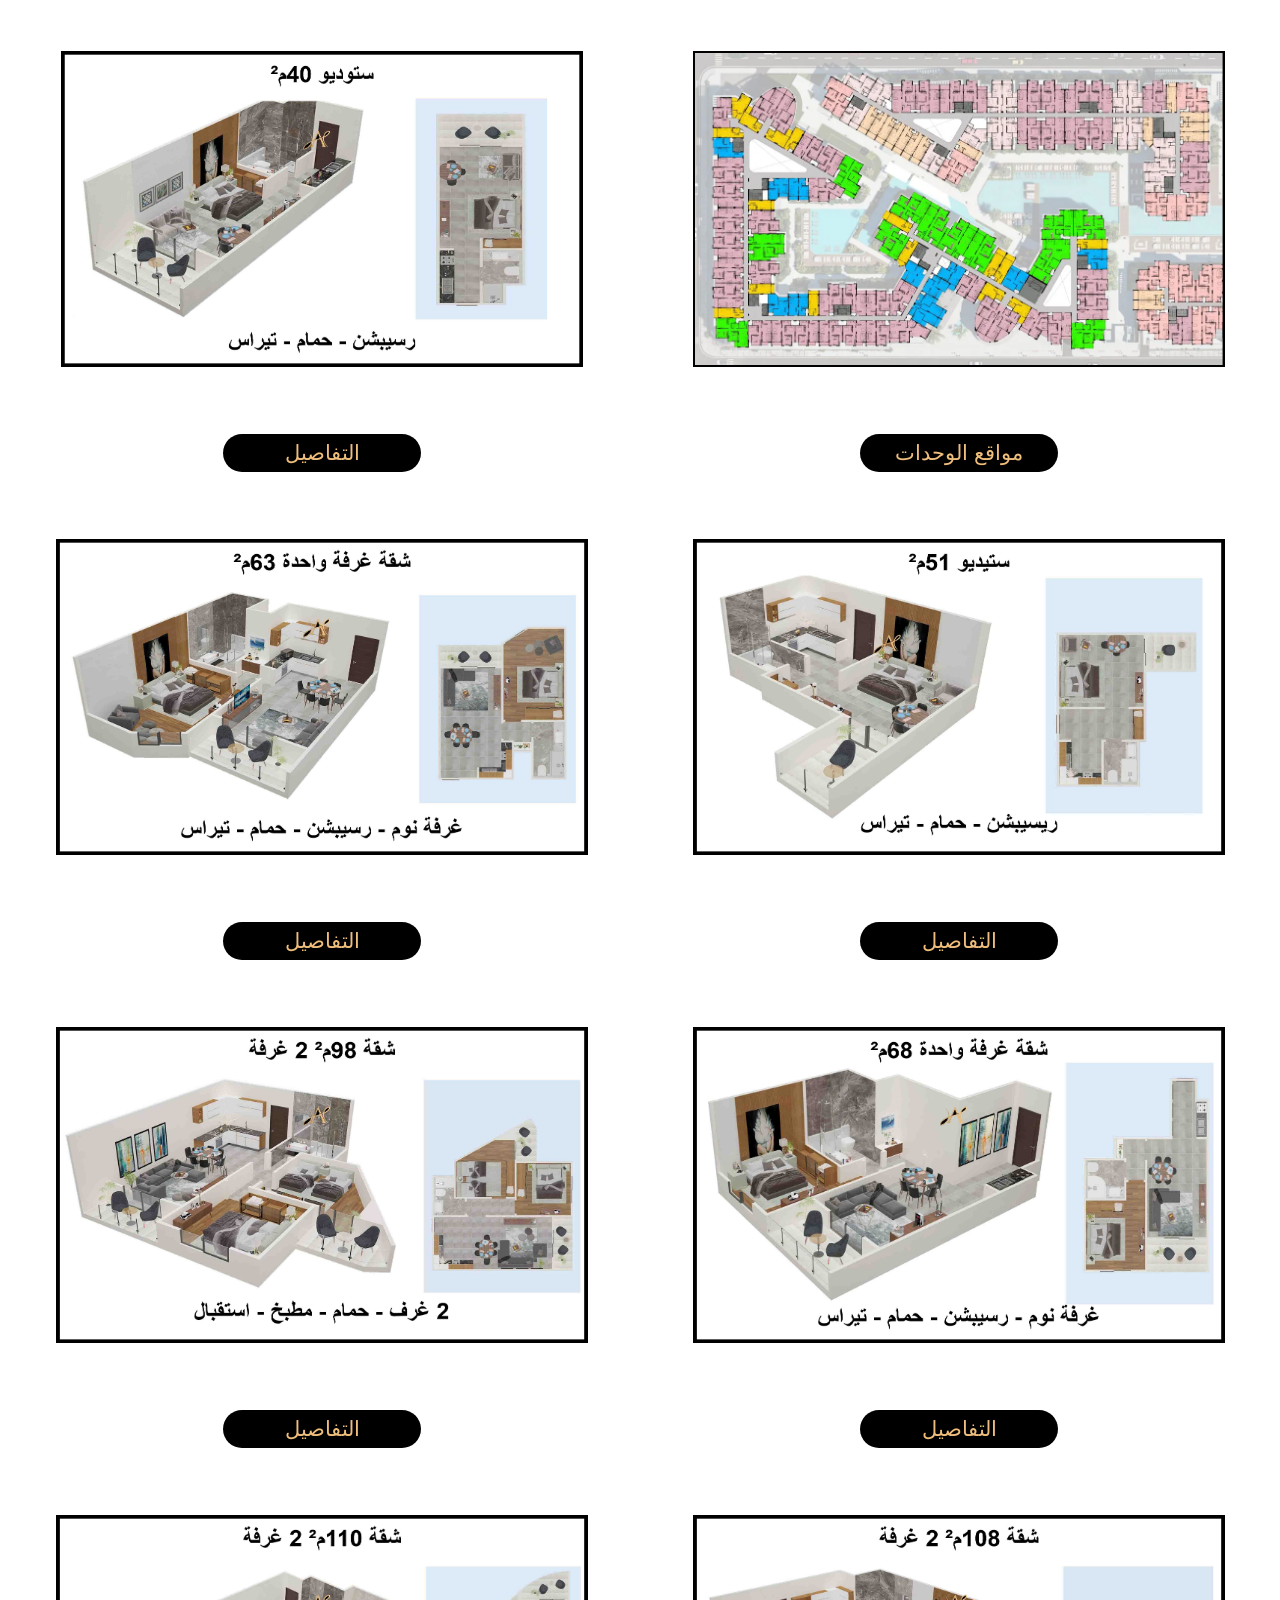
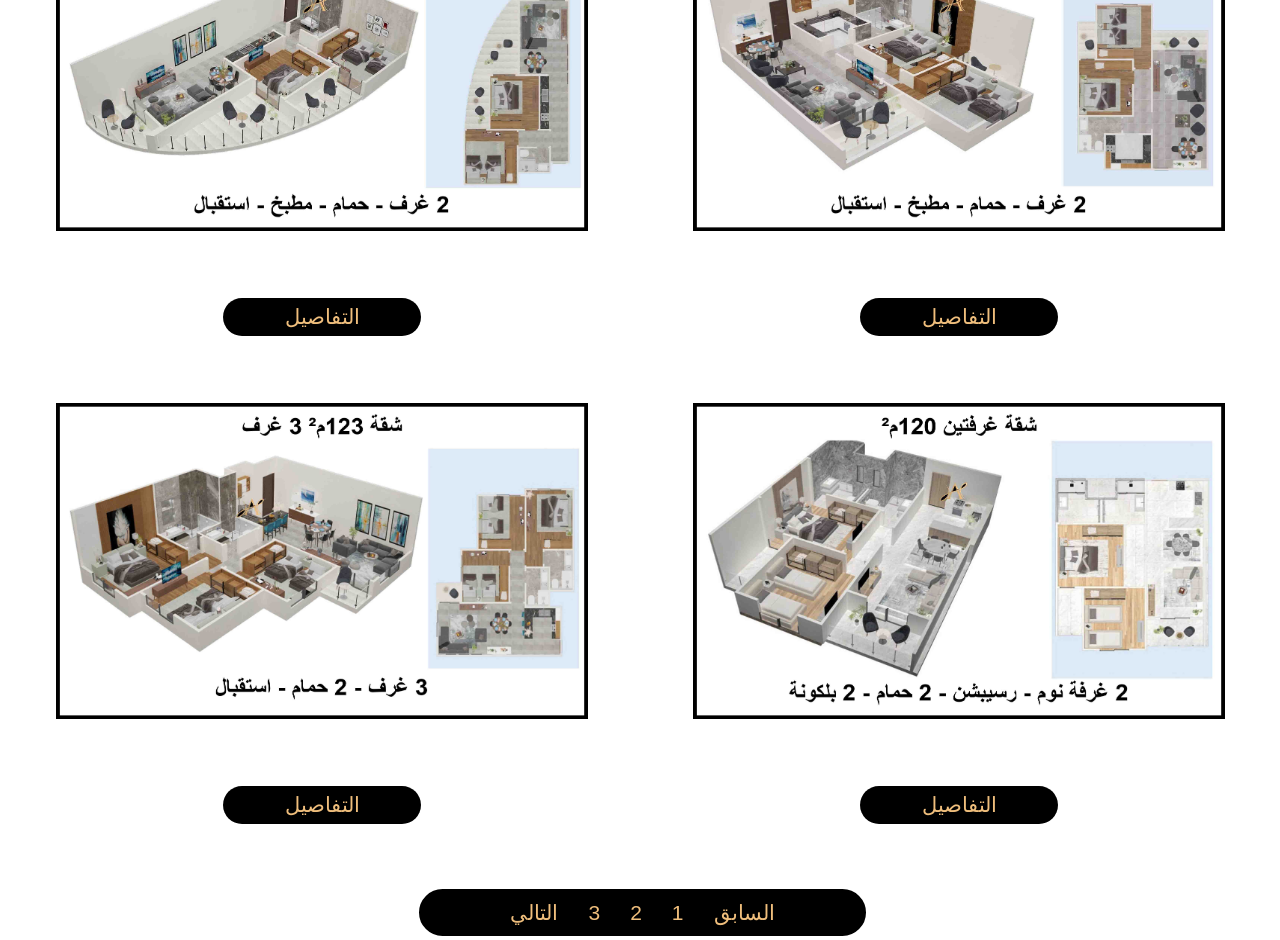
==== commit 0afaa5ce: "Add files via upload" ====
--- a/index.html
+++ b/index.html
@@ -1,4 +1,5 @@
-<!doctype html><html lang="ar-eg" dir="rtl"><head><meta charset="utf-8"><title>شقق للبيع بكمبوند افينيو بالغردقة - المقاولون العرب</title><meta name="description" content="شقق التراديلوكس للبيع في الغردقة بكمبوند افينيو المقاولون العرب متعددة النماذج والمساحات والاسعار ومدد التقسيط والارتفاعات بالغردقة البحر الاحمر"><meta name="keywords" content="شقق لبيع, كمبوند افينيو, المقاولون العرب, الغردقة البحر الاحمر"><meta name="author" content="hurghadaavenue-Ahmad-Kamel"><meta name="categories" content="شقق للبيع بكمبوند افينيو بالغردقة - المقاولون العرب"><meta name="robots" content="index, follow"><meta property="og:title" content="شقق للبيع بكمبوند افينيو بالغردقة - المقاولون العرب"><meta property="og:description" content="شقق التراديلوكس للبيع في الغردقة بكمبوند افينيو المقاولون العرب متعددة النماذج والمساحات والاسعار ومدد التقسيط والارتفاعات بالغردقة البحر الاحمر"><meta property="og:type" content="article"><meta property="og:url" content="https://hurghadaavenue.github.io"><meta property="og:image" content="https://hurghadaavenue.github.io/seoimges/شقق سكنية للبيع بالغردقة في كمبوند افينيو المقاولون العرب.jpg"><meta property="fb:app_id" content="2253015441597171"><meta name="twitter:card" content="summary_large_image"><meta name="twitter:title" content="شقق سكنية للبيع بالغردقة في كمبوند افينيو المقاولون العرب"><meta name="twitter:description" content="شقق التراديلوكس للبيع في الغردقة بكمبوند افينيو المقاولون العرب متعددة النماذج والمساحات والاسعار ومدد التقسيط والارتفاعات بالغردقة البحر الاحمر"><meta name="twitter:site" content="https://hurghadaavenue.github.io"><meta name="twitter:creator" content="@AhmadAlhawary01"><meta name="twitter:image" content="https://hurghadaavenue.github.io/seoimges/شقق سكنية للبيع بالغردقة في كمبوند افينيو المقاولون العرب.jpg"><meta name="twitter:image:alt" content="شقق سكنية للبيع بالغردقة في كمبوند افينيو المقاولون العرب"><meta name="generator" content="hurghadaavenue-Ahmad-Kamel"><meta name="viewport" content="width=device-width, initial-scale=1.0"><link href="https://hurghadaavenue.github.io" rel="canonical"><style>div#container{width:970px;position:relative;margin:0 auto 0 auto;text-align:left;}body{background-color:#FFFFFF;color:#000000;font-family:Arial;font-weight:normal;font-size:16px;line-height:1.1875;margin:0;text-align:center;}</style><style>@media only screen and (min-width: 1280px){}@media only screen and (min-width: 1024px) and (max-width: 1279px){}@media only screen and (min-width: 768px) and (max-width: 1023px){}@media only screen and (min-width: 640px) and (max-width: 767px){}@media only screen and (min-width: 480px) and (max-width: 639px){}@media only screen and (max-width: 479px){}</style><style>#wb_img-unit-01-arp1{direction:ltr;vertical-align:top;}#img-unit-01-arp1{border:0px solid #000000;border-radius:0px;box-sizing:border-box;padding:0;margin:0;left:0;top:0;width:100%;height:100%;}#bu-img-unit-01-arp1{box-sizing:border-box;line-height:36px;text-decoration:none;vertical-align:top;border:0px solid #0D6EFD;border-radius:45px;background-color:#000000;background-image:none;color:#EFBE7C;font-family:Arial;font-weight:normal;font-style:normal;font-size:21px;padding:1px 6px 1px 6px;text-align:center;-webkit-appearance:none;margin:0;}#bu-img-unit-01-arp1:focus{outline:0;}#wb_img-unit-02-arp1{direction:ltr;vertical-align:top;}#img-unit-02-arp1{border:0px solid #000000;border-radius:0px;box-sizing:border-box;padding:0;margin:0;left:0;top:0;width:100%;height:100%;}#bu-img-unit-02-arp1{box-sizing:border-box;line-height:36px;text-decoration:none;vertical-align:top;border:0px solid #0D6EFD;border-radius:45px;background-color:#000000;background-image:none;color:#EFBE7C;font-family:Arial;font-weight:normal;font-style:normal;font-size:21px;padding:1px 6px 1px 6px;text-align:center;-webkit-appearance:none;margin:0;}#bu-img-unit-02-arp1:focus{outline:0;}#wb_img-unit-03-arp1{direction:ltr;vertical-align:top;}#img-unit-03-arp1{border:0px solid #000000;border-radius:0px;box-sizing:border-box;padding:0;margin:0;left:0;top:0;width:100%;height:100%;}#bu-img-unit-03-arp1{box-sizing:border-box;line-height:36px;text-decoration:none;vertical-align:top;border:0px solid #0D6EFD;border-radius:45px;background-color:#000000;background-image:none;color:#EFBE7C;font-family:Arial;font-weight:normal;font-style:normal;font-size:21px;padding:1px 6px 1px 6px;text-align:center;-webkit-appearance:none;margin:0;}#bu-img-unit-03-arp1:focus{outline:0;}#wb_img-unit-04-arp1{direction:ltr;vertical-align:top;}#img-unit-04-arp1{border:0px solid #000000;border-radius:0px;box-sizing:border-box;padding:0;margin:0;left:0;top:0;width:100%;height:100%;}#bu-img-unit-04-arp1{box-sizing:border-box;line-height:36px;text-decoration:none;vertical-align:top;border:0px solid #0D6EFD;border-radius:45px;background-color:#000000;background-image:none;color:#EFBE7C;font-family:Arial;font-weight:normal;font-style:normal;font-size:21px;padding:1px 6px 1px 6px;text-align:center;-webkit-appearance:none;margin:0;}#bu-img-unit-04-arp1:focus{outline:0;}#wb_img-unit-05-arp1{direction:ltr;vertical-align:top;}#img-unit-05-arp1{border:0px solid #000000;border-radius:0px;box-sizing:border-box;padding:0;margin:0;left:0;top:0;width:100%;height:100%;}#bu-img-unit-05-arp1{box-sizing:border-box;line-height:36px;text-decoration:none;vertical-align:top;border:0px solid #0D6EFD;border-radius:45px;background-color:#000000;background-image:none;color:#EFBE7C;font-family:Arial;font-weight:normal;font-style:normal;font-size:21px;padding:1px 6px 1px 6px;text-align:center;-webkit-appearance:none;margin:0;}#bu-img-unit-05-arp1:focus{outline:0;}#wb_img-unit-06-arp1{direction:ltr;vertical-align:top;}#img-unit-06-arp1{border:0px solid #000000;border-radius:0px;box-sizing:border-box;padding:0;margin:0;left:0;top:0;width:100%;height:100%;}#bu-img-unit-06-arp1{box-sizing:border-box;line-height:36px;text-decoration:none;vertical-align:top;border:0px solid #0D6EFD;border-radius:45px;background-color:#000000;background-image:none;color:#EFBE7C;font-family:Arial;font-weight:normal;font-style:normal;font-size:21px;padding:1px 6px 1px 6px;text-align:center;-webkit-appearance:none;margin:0;}#bu-img-unit-06-arp1:focus{outline:0;}#wb_img-unit-07-arp1{direction:ltr;vertical-align:top;}#img-unit-07-arp1{border:0px solid #000000;border-radius:0px;box-sizing:border-box;padding:0;margin:0;left:0;top:0;width:100%;height:100%;}#bu-img-unit-07-arp1{box-sizing:border-box;line-height:36px;text-decoration:none;vertical-align:top;border:0px solid #0D6EFD;border-radius:45px;background-color:#000000;background-image:none;color:#EFBE7C;font-family:Arial;font-weight:normal;font-style:normal;font-size:21px;padding:1px 6px 1px 6px;text-align:center;-webkit-appearance:none;margin:0;}#bu-img-unit-07-arp1:focus{outline:0;}#wb_img-unit-08-arp1{direction:ltr;vertical-align:top;}#img-unit-08-arp1{border:0px solid #000000;border-radius:0px;box-sizing:border-box;padding:0;margin:0;left:0;top:0;width:100%;height:100%;}#bu-img-unit-08-arp1{box-sizing:border-box;line-height:36px;text-decoration:none;vertical-align:top;border:0px solid #0D6EFD;border-radius:45px;background-color:#000000;background-image:none;color:#EFBE7C;font-family:Arial;font-weight:normal;font-style:normal;font-size:21px;padding:1px 6px 1px 6px;text-align:center;-webkit-appearance:none;margin:0;}#bu-img-unit-08-arp1:focus{outline:0;}#wb_img-unit-09-arp1{direction:ltr;vertical-align:top;}#img-unit-09-arp1{border:0px solid #000000;border-radius:0px;box-sizing:border-box;padding:0;margin:0;left:0;top:0;width:100%;height:100%;}#bu-img-unit-09-arp1{box-sizing:border-box;line-height:36px;text-decoration:none;vertical-align:top;border:0px solid #0D6EFD;border-radius:45px;background-color:#000000;background-image:none;color:#EFBE7C;font-family:Arial;font-weight:normal;font-style:normal;font-size:21px;padding:1px 6px 1px 6px;text-align:center;-webkit-appearance:none;margin:0;}#bu-img-unit-09-arp1:focus{outline:0;}.en-counter-unuts-ex-prv-units-1-arp1 .nav{font-family:Arial;font-weight:normal;font-size:21px;font-style:normal;color:#FFFFFF;text-align:center;text-transform:none;}#en-counter-unuts-ex-prv-units-1-arp1,.en-counter-unuts-ex-prv-units-1-arp1 .nav,.en-counter-unuts-ex-prv-units-1-arp1 *{margin:0;padding:0;box-sizing:border-box;line-height:1;list-style:none;}.en-counter-unuts-ex-prv-units-1-arp1 .nav:before,.en-counter-unuts-ex-prv-units-1-arp1 .nav:after{content:" ";display:table;}.en-counter-unuts-ex-prv-units-1-arp1 .nav:after{clear:both;}.en-counter-unuts-ex-prv-units-1-arp1 .nav a{text-decoration:none;}.en-counter-unuts-ex-prv-units-1-arp1 .nav ul{margin-top:0;margin-bottom:0;}.en-counter-unuts-ex-prv-units-1-arp1 .nav ul ul{margin-bottom:0;}.en-counter-unuts-ex-prv-units-1-arp1 .container{margin-right:auto;margin-left:auto;padding:0;}.en-counter-unuts-ex-prv-units-1-arp1 .container:before,.en-counter-unuts-ex-prv-units-1-arp1 .container:after{content:" ";display:table;}.en-counter-unuts-ex-prv-units-1-arp1 .container:after{clear:both;}.en-counter-unuts-ex-prv-units-1-arp1 .collapse{display:none;}.en-counter-unuts-ex-prv-units-1-arp1 .collapse.show{display:block;}.en-counter-unuts-ex-prv-units-1-arp1 .collapsing{position:relative;height:0;overflow:hidden;transition:height .35s ease;}.en-counter-unuts-ex-prv-units-1-arp1 .arrow,.en-counter-unuts-ex-prv-units-1-arp1 .arrow-right{display:inline-block;width:0;height:0;margin-left:4px;vertical-align:middle;border-top:4px solid #000;border-right:4px solid transparent;border-left:4px solid transparent;border-bottom:0 dotted;}.en-counter-unuts-ex-prv-units-1-arp1 .dropdown{position:relative;}.en-counter-unuts-ex-prv-units-1-arp1 .dropdown-toggle:focus{outline:0;}.en-counter-unuts-ex-prv-units-1-arp1 .dropdown-menu{position:absolute;top:100%;left:0;z-index:1000;display:none;float:left;min-width:160px;padding:5px 0;margin:2px 0 0;list-style:none;font-size:21px;background-color:#000000;background-image:none;border:1px solid rgba(13,110,253,1.00);border-radius:10px;background-clip:padding-box;}.en-counter-unuts-ex-prv-units-1-arp1 .dropdown-menu .divider{height:1px;margin:9px 0;overflow:hidden;background-color:#0D6EFD;}.en-counter-unuts-ex-prv-units-1-arp1 .dropdown-menu > li > a{display:block;padding:3px 20px 3px 20px;clear:both;line-height:1.428571429;color:#FFFFFF;text-transform:none;white-space:nowrap;}.en-counter-unuts-ex-prv-units-1-arp1 .dropdown-menu > li > a:hover,.en-counter-unuts-ex-prv-units-1-arp1 .dropdown-menu > li > a:focus{text-decoration:none;color:#FFFFFF;background-color:#000000;background-image:none;}.en-counter-unuts-ex-prv-units-1-arp1 .dropdown-menu > li > a.active,.en-counter-unuts-ex-prv-units-1-arp1 .dropdown-menu > li > a.active:hover,.en-counter-unuts-ex-prv-units-1-arp1 .dropdown-menu > li > a.active:focus{color:#FFFFFF;background-color:#000000;background-image:none;text-decoration:none;outline:0;}.en-counter-unuts-ex-prv-units-1-arp1 .show > .dropdown-menu{display:block;}.en-counter-unuts-ex-prv-units-1-arp1 .show > a{outline:0;}.en-counter-unuts-ex-prv-units-1-arp1 .dropdown-header{display:block;padding:3px 20px;line-height:1.428571429;color:#aeaeae;}.en-counter-unuts-ex-prv-units-1-arp1 .dropdown-backdrop{position:fixed;left:0;right:0;bottom:0;top:0;z-index:990;}.en-counter-unuts-ex-prv-units-1-arp1 .nav > li{position:relative;display:block;}.en-counter-unuts-ex-prv-units-1-arp1 .nav > li > a{position:relative;display:block;padding:10px 15px 10px 15px;}.en-counter-unuts-ex-prv-units-1-arp1 .nav .show > a,.en-counter-unuts-ex-prv-units-1-arp1 .nav .show > a:hover,.en-counter-unuts-ex-prv-units-1-arp1 .nav .show > a:focus{border-color:#000000;}.en-counter-unuts-ex-prv-units-1-arp1 .nav .nav-divider{height:1px;margin:9px 0;overflow:hidden;background-color:#0D6EFD;}.en-counter-unuts-ex-prv-units-1-arp1 .nav .arrow{border-top-color:#000000;border-bottom-color:#000000;}.en-counter-unuts-ex-prv-units-1-arp1{position:relative;}.en-counter-unuts-ex-prv-units-1-arp1:before,.en-counter-unuts-ex-prv-units-1-arp1:after{content:" ";display:table;}.en-counter-unuts-ex-prv-units-1-arp1:after{clear:both;}.en-counter-unuts-ex-prv-units-1-arp1 .navbar-header:before,.en-counter-unuts-ex-prv-units-1-arp1 .navbar-header:after{content:" ";display:table;}.en-counter-unuts-ex-prv-units-1-arp1 .navbar-header:after{clear:both;}.en-counter-unuts-ex-prv-units-1-arp1-navbar-collapse{overflow-x:visible;-webkit-overflow-scrolling:touch;}.en-counter-unuts-ex-prv-units-1-arp1-navbar-collapse:before,.en-counter-unuts-ex-prv-units-1-arp1-navbar-collapse:after{content:" ";display:table;}.en-counter-unuts-ex-prv-units-1-arp1-navbar-collapse:after{clear:both;}.en-counter-unuts-ex-prv-units-1-arp1-navbar-collapse.show{overflow-y:auto;}.en-counter-unuts-ex-prv-units-1-arp1 .navbar-toggle{position:relative;float:right;width:52px;height:42px;padding:10px 15px 10px 15px;background-color:transparent;border:1px solid transparent;border-radius:30px;}.en-counter-unuts-ex-prv-units-1-arp1 .navbar-toggle .line{display:block;width:22px;height:4px;border-radius:0px;transition:all 500ms linear;}.en-counter-unuts-ex-prv-units-1-arp1 .navbar-toggle .line{margin:4px auto;}.en-counter-unuts-ex-prv-units-1-arp1 .navbar-toggle .line:first-child{margin-top:0px  !important;}.en-counter-unuts-ex-prv-units-1-arp1 .navbar-nav{margin:6px -15px;}.en-counter-unuts-ex-prv-units-1-arp1 .navbar-nav > li > .dropdown-menu{margin-top:0;}.en-counter-unuts-ex-prv-units-1-arp1 .navbar-nav > li > a{color:#FFFFFF;}.en-counter-unuts-ex-prv-units-1-arp1 .navbar-nav > li > a:hover,.en-counter-unuts-ex-prv-units-1-arp1 .navbar-nav > li > a:focus{background-color:#000000;background-image:none;color:#FFFFFF;text-decoration:none;}.en-counter-unuts-ex-prv-units-1-arp1 .navbar-nav > li > a.active,.en-counter-unuts-ex-prv-units-1-arp1 .navbar-nav > li > a.active:hover,.en-counter-unuts-ex-prv-units-1-arp1 .navbar-nav > li > a.active:focus{color:#FFFFFF;background-color:#000000;background-image:none;}.en-counter-unuts-ex-prv-units-1-arp1 .navbar-toggle{border:1px solid transparent;}.en-counter-unuts-ex-prv-units-1-arp1 .navbar-toggle:hover,.en-counter-unuts-ex-prv-units-1-arp1 .navbar-toggle:focus{background-color:transparent;}.en-counter-unuts-ex-prv-units-1-arp1 .navbar-toggle .line{background-color:#EFBE7C;}.en-counter-unuts-ex-prv-units-1-arp1-navbar-collapse{border-color:rgba(13,110,253,1.00);}.en-counter-unuts-ex-prv-units-1-arp1 .navbar-nav > .dropdown > a:hover .arrow,.en-counter-unuts-ex-prv-units-1-arp1 .navbar-nav > .dropdown > a:focus .arrow{border-top-color:#FFFFFF;border-bottom-color:#FFFFFF;}.en-counter-unuts-ex-prv-units-1-arp1 .navbar-nav > .show > a,.en-counter-unuts-ex-prv-units-1-arp1 .navbar-nav > .show > a:hover,.en-counter-unuts-ex-prv-units-1-arp1 .navbar-nav > .show > a:focus{background-color:#000000;background-image:none;color:#FFFFFF;}.en-counter-unuts-ex-prv-units-1-arp1 .navbar-nav > .show > a .arrow,.en-counter-unuts-ex-prv-units-1-arp1 .navbar-nav > .show > a:hover .arrow,.en-counter-unuts-ex-prv-units-1-arp1 .navbar-nav > .show > a:focus .arrow{border-top-color:#FFFFFF;border-bottom-color:#FFFFFF;}.en-counter-unuts-ex-prv-units-1-arp1 .navbar-nav > .dropdown > a .arrow{border-top-color:#FFFFFF;border-bottom-color:#FFFFFF;}.en-counter-unuts-ex-prv-units-1-arp1 .navbar-link{color:#FFFFFF;}.en-counter-unuts-ex-prv-units-1-arp1 .navbar-link:hover{color:#FFFFFF;}.en-counter-unuts-ex-prv-units-1-arp1 .navbar-header{color:#EFBE7C;}@media (min-width: 250px){.en-counter-unuts-ex-prv-units-1-arp1 .navbar-right .dropdown-menu{right:0;left:auto;}.en-counter-unuts-ex-prv-units-1-arp1 .navbar-header{float:left;}.en-counter-unuts-ex-prv-units-1-arp1-navbar-collapse{width:auto;border-top:0;box-shadow:none;}.en-counter-unuts-ex-prv-units-1-arp1-navbar-collapse.collapse{display:block !important;height:auto !important;padding-bottom:0;overflow:visible !important;}.en-counter-unuts-ex-prv-units-1-arp1-navbar-collapse.show{overflow-y:auto;}.en-counter-unuts-ex-prv-units-1-arp1 .navbar-toggle{display:none;}.en-counter-unuts-ex-prv-units-1-arp1 .navbar-nav{display:flex;flex-direction:row;justify-content:center;margin:0;}.en-counter-unuts-ex-prv-units-1-arp1 .navbar-nav > li{float:left;}.en-counter-unuts-ex-prv-units-1-arp1 .container > .navbar-header,.en-counter-unuts-ex-prv-units-1-arp1 .container > .en-counter-unuts-ex-prv-units-1-arp1-navbar-collapse{margin-right:0;margin-left:0;}.en-counter-unuts-ex-prv-units-1-arp1 .navbar-nav > .dropdown > a:hover .arrow,.en-counter-unuts-ex-prv-units-1-arp1 .navbar-nav > .dropdown > a:focus .arrow{border-top-color:#FFFFFF;border-bottom-color:#FFFFFF;}}@media (max-width: 250px){.en-counter-unuts-ex-prv-units-1-arp1{background-color:#000000;background-image:none;border:3px solid #000000;}.en-counter-unuts-ex-prv-units-1-arp1 .navbar-nav{margin:0;background-color:#000000;background-image:none;}.en-counter-unuts-ex-prv-units-1-arp1 .navbar-nav .show .dropdown-menu{position:static  !important;transform:translate3d(0px, 0px, 0px)  !important;float:none;width:auto;margin-top:0;background-color:transparent;border:0;box-shadow:none;}.en-counter-unuts-ex-prv-units-1-arp1 .navbar-nav .show .dropdown-menu > li > a,.en-counter-unuts-ex-prv-units-1-arp1 .navbar-nav .show .dropdown-menu .dropdown-header{padding:5px 5px 5px 5px;}.en-counter-unuts-ex-prv-units-1-arp1 .navbar-nav .show .dropdown-menu > li > a{line-height:20px;}}@media (min-width: 250px){.en-counter-unuts-ex-prv-units-1-arp1{background-color:#000000;background-image:none;border:3px solid #000000;border-radius:30px;}.en-counter-unuts-ex-prv-units-1-arp1 .navbar-nav > li > a{color:#EFBE7C;}.en-counter-unuts-ex-prv-units-1-arp1 .navbar-nav > li > a:hover,.en-counter-unuts-ex-prv-units-1-arp1 .navbar-nav > li > a:focus{color:#FFFFFF;background-color:#0A58CA;background-image:none;}.en-counter-unuts-ex-prv-units-1-arp1 .navbar-nav > li > a.active,.en-counter-unuts-ex-prv-units-1-arp1 .navbar-nav > li > a.active:hover,.en-counter-unuts-ex-prv-units-1-arp1 .navbar-nav > li > a.active:focus{color:#FFFFFF;background-color:#0A58CA;background-image:none;}.en-counter-unuts-ex-prv-units-1-arp1 .navbar-nav > .show > a,.en-counter-unuts-ex-prv-units-1-arp1 .navbar-nav > .show > a:hover,.en-counter-unuts-ex-prv-units-1-arp1 .navbar-nav > .show > a:focus{background-color:#0A58CA;background-image:none;color:#FFFFFF;}.en-counter-unuts-ex-prv-units-1-arp1 .navbar-nav > .dropdown > a:hover .arrow{border-top-color:#FFFFFF;border-bottom-color:#FFFFFF;}.en-counter-unuts-ex-prv-units-1-arp1 .navbar-nav > .dropdown > a .arrow{border-top-color:#EFBE7C;border-bottom-color:#EFBE7C;}.en-counter-unuts-ex-prv-units-1-arp1 .navbar-nav > li > a.active > .arrow,.en-counter-unuts-ex-prv-units-1-arp1 .navbar-nav > li > a.active:hover > .arrow,.en-counter-unuts-ex-prv-units-1-arp1 .navbar-nav > li > a.active:focus > .arrow{border-top-color:#FFFFFF;border-bottom-color:#FFFFFF;}.en-counter-unuts-ex-prv-units-1-arp1 .navbar-nav > .show > a .arrow,.en-counter-unuts-ex-prv-units-1-arp1 .navbar-nav > .show > a:hover .arrow,.en-counter-unuts-ex-prv-units-1-arp1 .navbar-nav > .show > a:focus .arrow{border-top-color:#FFFFFF;border-bottom-color:#FFFFFF;}.en-counter-unuts-ex-prv-units-1-arp1 .navbar-link{color:#EFBE7C;}.en-counter-unuts-ex-prv-units-1-arp1 .navbar-link:hover{color:#fff;}}.en-counter-unuts-ex-prv-units-1-arp1 .navbar-nav > li:first-child > a{border-top-left-radius:30px;border-bottom-left-radius:30px;}.en-counter-unuts-ex-prv-units-1-arp1 .dropdown-menu > li:last-child > a{border-bottom-left-radius:30px;border-bottom-right-radius:30px;}#en-counter-unuts-ex-prv-units-1-arp1 i{font-size:16px;position:relative;left:0;top:0;margin-right:4px;width:16px;}#wb_ar-img-compoundmap-arp1{direction:ltr;vertical-align:top;}#ar-img-compoundmap-arp1{border:2px solid #000000;border-radius:0px;box-sizing:border-box;padding:0;margin:0;left:0;top:0;width:100%;height:100%;}#ar-bu-compoundmap-arp1{box-sizing:border-box;line-height:36px;text-decoration:none;vertical-align:top;border:0px solid #0D6EFD;border-radius:45px;background-color:#000000;background-image:none;color:#EFBE7C;font-family:Arial;font-weight:normal;font-style:normal;font-size:21px;padding:1px 6px 1px 6px;text-align:center;-webkit-appearance:none;margin:0;}#ar-bu-compoundmap-arp1:focus{outline:0;}#wb_img-unit-04-arp1{position:absolute;left:554px;top:375px;width:341px;height:215px;z-index:6;}#wb_en-counter-unuts-ex-prv-units-1-arp1{position:absolute;left:287px;top:1733px;width:396px;height:66px;text-align:center;z-index:18;}#wb_img-unit-03-arp1{position:absolute;left:554px;top:1380px;width:341px;height:215px;z-index:4;}#wb_img-unit-02-arp1{position:absolute;left:77px;top:377px;width:341px;height:215px;z-index:2;}#wb_img-unit-01-arp1{position:absolute;left:554px;top:42px;width:341px;height:215px;z-index:0;}#bu-img-unit-09-arp1{position:absolute;left:144px;top:1634px;width:206px;height:38px;z-index:17;}#bu-img-unit-08-arp1{position:absolute;left:144px;top:1298px;width:206px;height:38px;z-index:15;}#bu-img-unit-07-arp1{position:absolute;left:621px;top:1301px;width:206px;height:38px;z-index:13;}#bu-img-unit-06-arp1{position:absolute;left:144px;top:965px;width:206px;height:38px;z-index:11;}#bu-img-unit-05-arp1{position:absolute;left:621px;top:966px;width:206px;height:38px;z-index:9;}#bu-img-unit-04-arp1{position:absolute;left:621px;top:631px;width:206px;height:38px;z-index:7;}#wb_img-unit-09-arp1{position:absolute;left:77px;top:1376px;width:341px;height:215px;z-index:16;}#bu-img-unit-03-arp1{position:absolute;left:621px;top:1634px;width:206px;height:38px;z-index:5;}#wb_img-unit-08-arp1{position:absolute;left:77px;top:1043px;width:341px;height:215px;z-index:14;}#bu-img-unit-02-arp1{position:absolute;left:144px;top:632px;width:206px;height:38px;z-index:3;}#wb_img-unit-07-arp1{position:absolute;left:554px;top:1045px;width:341px;height:215px;z-index:12;}#bu-img-unit-01-arp1{position:absolute;left:621px;top:297px;width:206px;height:38px;z-index:1;}#wb_ar-img-compoundmap-arp1{position:absolute;left:75px;top:40px;width:345px;height:219px;z-index:19;}#wb_img-unit-06-arp1{position:absolute;left:77px;top:710px;width:341px;height:215px;z-index:10;}#ar-bu-compoundmap-arp1{position:absolute;left:144px;top:299px;width:206px;height:38px;z-index:20;}#wb_img-unit-05-arp1{position:absolute;left:554px;top:710px;width:341px;height:215px;z-index:8;}@media only screen and (min-width: 1280px){div#container{width:1280px;}body{background-color:#FFFFFF;background-image:none;}#wb_img-unit-01-arp1{left:61px;top:51px;width:522px;height:316px;visibility:visible;display:inline;margin:0;padding:0;}#bu-img-unit-01-arp1{left:223px;top:434px;width:198px;height:38px;visibility:visible;display:inline;margin:0;padding:1px 6px 1px 6px;}#bu-img-unit-01-arp1{line-height:36px;}#wb_img-unit-02-arp1{left:693px;top:539px;width:532px;height:316px;visibility:visible;display:inline;margin:0;padding:0;}#bu-img-unit-02-arp1{left:860px;top:922px;width:198px;height:38px;visibility:visible;display:inline;margin:0;padding:1px 6px 1px 6px;}#bu-img-unit-02-arp1{line-height:36px;}#wb_img-unit-03-arp1{left:693px;top:2003px;width:532px;height:316px;visibility:visible;display:inline;margin:0;padding:0;}#bu-img-unit-03-arp1{left:860px;top:2386px;width:198px;height:38px;visibility:visible;display:inline;margin:0;padding:1px 6px 1px 6px;}#bu-img-unit-03-arp1{line-height:36px;}#wb_img-unit-04-arp1{left:56px;top:539px;width:532px;height:316px;visibility:visible;display:inline;margin:0;padding:0;}#bu-img-unit-04-arp1{left:223px;top:922px;width:198px;height:38px;visibility:visible;display:inline;margin:0;padding:1px 6px 1px 6px;}#bu-img-unit-04-arp1{line-height:36px;}#wb_img-unit-05-arp1{left:693px;top:1027px;width:532px;height:316px;visibility:visible;display:inline;margin:0;padding:0;}#bu-img-unit-05-arp1{left:860px;top:1410px;width:198px;height:38px;visibility:visible;display:inline;margin:0;padding:1px 6px 1px 6px;}#bu-img-unit-05-arp1{line-height:36px;}#wb_img-unit-06-arp1{left:56px;top:1027px;width:532px;height:316px;visibility:visible;display:inline;margin:0;padding:0;}#bu-img-unit-06-arp1{left:223px;top:1410px;width:198px;height:38px;visibility:visible;display:inline;margin:0;padding:1px 6px 1px 6px;}#bu-img-unit-06-arp1{line-height:36px;}#wb_img-unit-07-arp1{left:693px;top:1515px;width:532px;height:316px;visibility:visible;display:inline;margin:0;padding:0;}#bu-img-unit-07-arp1{left:860px;top:1898px;width:198px;height:38px;visibility:visible;display:inline;margin:0;padding:1px 6px 1px 6px;}#bu-img-unit-07-arp1{line-height:36px;}#wb_img-unit-08-arp1{left:56px;top:1515px;width:532px;height:316px;visibility:visible;display:inline;margin:0;padding:0;}#bu-img-unit-08-arp1{left:223px;top:1898px;width:198px;height:38px;visibility:visible;display:inline;margin:0;padding:1px 6px 1px 6px;}#bu-img-unit-08-arp1{line-height:36px;}#wb_img-unit-09-arp1{left:56px;top:2003px;width:532px;height:316px;visibility:visible;display:inline;margin:0;padding:0;}#bu-img-unit-09-arp1{left:223px;top:2386px;width:198px;height:38px;visibility:visible;display:inline;margin:0;padding:1px 6px 1px 6px;}#bu-img-unit-09-arp1{line-height:36px;}#wb_en-counter-unuts-ex-prv-units-1-arp1{left:419px;top:2489px;width:447px;height:51px;visibility:visible;display:inline;margin:0;}#en-counter-unuts-ex-prv-units-1-arp1,.en-counter-unuts-ex-prv-units-1-arp1 .nav,.en-counter-unuts-ex-prv-units-1-arp1 .dropdown-menu{font-weight:normal;font-size:21px;}#wb_ar-img-compoundmap-arp1{left:693px;top:51px;width:532px;height:316px;visibility:visible;display:inline;margin:0;padding:0;}#ar-bu-compoundmap-arp1{left:860px;top:434px;width:198px;height:38px;visibility:visible;display:inline;margin:0;padding:1px 6px 1px 6px;}#ar-bu-compoundmap-arp1{line-height:36px;}}@media only screen and (min-width: 1024px) and (max-width: 1279px){div#container{width:1024px;}body{background-color:#FFFFFF;background-image:none;}#wb_img-unit-01-arp1{left:50px;top:42px;width:414px;height:313px;visibility:visible;display:inline;margin:0;padding:0;}#bu-img-unit-01-arp1{left:138px;top:395px;width:238px;height:38px;visibility:visible;display:inline;margin:0;padding:1px 6px 1px 6px;}#bu-img-unit-01-arp1{line-height:36px;}#wb_img-unit-02-arp1{left:560px;top:473px;width:414px;height:313px;visibility:visible;display:inline;margin:0;padding:0;}#bu-img-unit-02-arp1{left:648px;top:826px;width:238px;height:38px;visibility:visible;display:inline;margin:0;padding:1px 6px 1px 6px;}#bu-img-unit-02-arp1{line-height:36px;}#wb_img-unit-03-arp1{left:560px;top:1766px;width:414px;height:313px;visibility:visible;display:inline;margin:0;padding:0;}#bu-img-unit-03-arp1{left:648px;top:2119px;width:238px;height:38px;visibility:visible;display:inline;margin:0;padding:1px 6px 1px 6px;}#bu-img-unit-03-arp1{line-height:36px;}#wb_img-unit-04-arp1{left:50px;top:473px;width:414px;height:313px;visibility:visible;display:inline;margin:0;padding:0;}#bu-img-unit-04-arp1{left:138px;top:826px;width:238px;height:38px;visibility:visible;display:inline;margin:0;padding:1px 6px 1px 6px;}#bu-img-unit-04-arp1{line-height:36px;}#wb_img-unit-05-arp1{left:560px;top:904px;width:414px;height:313px;visibility:visible;display:inline;margin:0;padding:0;}#bu-img-unit-05-arp1{left:648px;top:1257px;width:238px;height:38px;visibility:visible;display:inline;margin:0;padding:1px 6px 1px 6px;}#bu-img-unit-05-arp1{line-height:36px;}#wb_img-unit-06-arp1{left:50px;top:904px;width:414px;height:313px;visibility:visible;display:inline;margin:0;padding:0;}#bu-img-unit-06-arp1{left:138px;top:1257px;width:238px;height:38px;visibility:visible;display:inline;margin:0;padding:1px 6px 1px 6px;}#bu-img-unit-06-arp1{line-height:36px;}#wb_img-unit-07-arp1{left:560px;top:1335px;width:414px;height:313px;visibility:visible;display:inline;margin:0;padding:0;}#bu-img-unit-07-arp1{left:648px;top:1688px;width:238px;height:38px;visibility:visible;display:inline;margin:0;padding:1px 6px 1px 6px;}#bu-img-unit-07-arp1{line-height:36px;}#wb_img-unit-08-arp1{left:50px;top:1335px;width:414px;height:313px;visibility:visible;display:inline;margin:0;padding:0;}#bu-img-unit-08-arp1{left:138px;top:1688px;width:238px;height:38px;visibility:visible;display:inline;margin:0;padding:1px 6px 1px 6px;}#bu-img-unit-08-arp1{line-height:36px;}#wb_img-unit-09-arp1{left:50px;top:1766px;width:414px;height:313px;visibility:visible;display:inline;margin:0;padding:0;}#bu-img-unit-09-arp1{left:138px;top:2119px;width:238px;height:38px;visibility:visible;display:inline;margin:0;padding:1px 6px 1px 6px;}#bu-img-unit-09-arp1{line-height:36px;}#wb_en-counter-unuts-ex-prv-units-1-arp1{left:296px;top:2196px;width:435px;height:51px;visibility:visible;display:inline;margin:0;}#en-counter-unuts-ex-prv-units-1-arp1,.en-counter-unuts-ex-prv-units-1-arp1 .nav,.en-counter-unuts-ex-prv-units-1-arp1 .dropdown-menu{font-weight:normal;font-size:21px;}#wb_ar-img-compoundmap-arp1{left:560px;top:42px;width:414px;height:313px;visibility:visible;display:inline;margin:0;padding:0;}#ar-bu-compoundmap-arp1{left:648px;top:395px;width:238px;height:38px;visibility:visible;display:inline;margin:0;padding:1px 6px 1px 6px;}#ar-bu-compoundmap-arp1{line-height:36px;}}@media only screen and (min-width: 768px) and (max-width: 1023px){div#container{width:768px;}body{background-color:#FFFFFF;background-image:none;}#wb_img-unit-01-arp1{left:180px;top:800px;width:409px;height:252px;visibility:visible;display:inline;margin:0;padding:0;}#bu-img-unit-01-arp1{left:280px;top:1097px;width:208px;height:38px;visibility:visible;display:inline;margin:0;padding:1px 6px 1px 6px;}#bu-img-unit-01-arp1{line-height:36px;}#wb_img-unit-02-arp1{left:180px;top:420px;width:409px;height:252px;visibility:visible;display:inline;margin:0;padding:0;}#bu-img-unit-02-arp1{left:280px;top:717px;width:208px;height:38px;visibility:visible;display:inline;margin:0;padding:1px 6px 1px 6px;}#bu-img-unit-02-arp1{line-height:36px;}#wb_img-unit-03-arp1{left:180px;top:1180px;width:409px;height:252px;visibility:visible;display:inline;margin:0;padding:0;}#bu-img-unit-03-arp1{left:280px;top:1477px;width:208px;height:38px;visibility:visible;display:inline;margin:0;padding:1px 6px 1px 6px;}#bu-img-unit-03-arp1{line-height:36px;}#wb_img-unit-04-arp1{left:180px;top:1560px;width:409px;height:252px;visibility:visible;display:inline;margin:0;padding:0;}#bu-img-unit-04-arp1{left:280px;top:1857px;width:208px;height:38px;visibility:visible;display:inline;margin:0;padding:1px 6px 1px 6px;}#bu-img-unit-04-arp1{line-height:36px;}#wb_img-unit-05-arp1{left:180px;top:1940px;width:409px;height:252px;visibility:visible;display:inline;margin:0;padding:0;}#bu-img-unit-05-arp1{left:280px;top:2237px;width:208px;height:38px;visibility:visible;display:inline;margin:0;padding:1px 6px 1px 6px;}#bu-img-unit-05-arp1{line-height:36px;}#wb_img-unit-06-arp1{left:180px;top:2320px;width:409px;height:252px;visibility:visible;display:inline;margin:0;padding:0;}#bu-img-unit-06-arp1{left:280px;top:2617px;width:208px;height:38px;visibility:visible;display:inline;margin:0;padding:1px 6px 1px 6px;}#bu-img-unit-06-arp1{line-height:36px;}#wb_img-unit-07-arp1{left:180px;top:2700px;width:409px;height:252px;visibility:visible;display:inline;margin:0;padding:0;}#bu-img-unit-07-arp1{left:280px;top:2997px;width:208px;height:38px;visibility:visible;display:inline;margin:0;padding:1px 6px 1px 6px;}#bu-img-unit-07-arp1{line-height:36px;}#wb_img-unit-08-arp1{left:180px;top:3080px;width:409px;height:252px;visibility:visible;display:inline;margin:0;padding:0;}#bu-img-unit-08-arp1{left:280px;top:3377px;width:208px;height:38px;visibility:visible;display:inline;margin:0;padding:1px 6px 1px 6px;}#bu-img-unit-08-arp1{line-height:36px;}#wb_img-unit-09-arp1{left:180px;top:3460px;width:409px;height:252px;visibility:visible;display:inline;margin:0;padding:0;}#bu-img-unit-09-arp1{left:280px;top:3757px;width:208px;height:38px;visibility:visible;display:inline;margin:0;padding:1px 6px 1px 6px;}#bu-img-unit-09-arp1{line-height:36px;}#wb_en-counter-unuts-ex-prv-units-1-arp1{left:174px;top:3834px;width:421px;height:62px;visibility:visible;display:inline;margin:0;}#en-counter-unuts-ex-prv-units-1-arp1,.en-counter-unuts-ex-prv-units-1-arp1 .nav,.en-counter-unuts-ex-prv-units-1-arp1 .dropdown-menu{font-weight:normal;font-size:21px;}#wb_ar-img-compoundmap-arp1{left:180px;top:40px;width:409px;height:252px;visibility:visible;display:inline;margin:0;padding:0;}#ar-bu-compoundmap-arp1{left:280px;top:337px;width:208px;height:38px;visibility:visible;display:inline;margin:0;padding:1px 6px 1px 6px;}#ar-bu-compoundmap-arp1{line-height:36px;}}@media only screen and (min-width: 640px) and (max-width: 767px){div#container{width:640px;}body{background-color:#FFFFFF;background-image:none;}#wb_img-unit-01-arp1{left:154px;top:352px;width:332px;height:204px;visibility:visible;display:inline;margin:0;padding:0;}#bu-img-unit-01-arp1{left:222px;top:595px;width:197px;height:38px;visibility:visible;display:inline;margin:0;padding:1px 6px 1px 6px;}#bu-img-unit-01-arp1{line-height:36px;}#wb_img-unit-02-arp1{left:154px;top:672px;width:332px;height:204px;visibility:visible;display:inline;margin:0;padding:0;}#bu-img-unit-02-arp1{left:222px;top:915px;width:197px;height:38px;visibility:visible;display:inline;margin:0;padding:1px 6px 1px 6px;}#bu-img-unit-02-arp1{line-height:36px;}#wb_img-unit-03-arp1{left:154px;top:992px;width:332px;height:204px;visibility:visible;display:inline;margin:0;padding:0;}#bu-img-unit-03-arp1{left:222px;top:1235px;width:197px;height:38px;visibility:visible;display:inline;margin:0;padding:1px 6px 1px 6px;}#bu-img-unit-03-arp1{line-height:36px;}#wb_img-unit-04-arp1{left:154px;top:1312px;width:332px;height:204px;visibility:visible;display:inline;margin:0;padding:0;}#bu-img-unit-04-arp1{left:222px;top:1555px;width:197px;height:38px;visibility:visible;display:inline;margin:0;padding:1px 6px 1px 6px;}#bu-img-unit-04-arp1{line-height:36px;}#wb_img-unit-05-arp1{left:154px;top:1632px;width:332px;height:204px;visibility:visible;display:inline;margin:0;padding:0;}#bu-img-unit-05-arp1{left:222px;top:1875px;width:197px;height:38px;visibility:visible;display:inline;margin:0;padding:1px 6px 1px 6px;}#bu-img-unit-05-arp1{line-height:36px;}#wb_img-unit-06-arp1{left:154px;top:1952px;width:332px;height:204px;visibility:visible;display:inline;margin:0;padding:0;}#bu-img-unit-06-arp1{left:222px;top:2195px;width:197px;height:38px;visibility:visible;display:inline;margin:0;padding:1px 6px 1px 6px;}#bu-img-unit-06-arp1{line-height:36px;}#wb_img-unit-07-arp1{left:154px;top:2272px;width:332px;height:204px;visibility:visible;display:inline;margin:0;padding:0;}#bu-img-unit-07-arp1{left:222px;top:2515px;width:197px;height:38px;visibility:visible;display:inline;margin:0;padding:1px 6px 1px 6px;}#bu-img-unit-07-arp1{line-height:36px;}#wb_img-unit-08-arp1{left:154px;top:2592px;width:332px;height:204px;visibility:visible;display:inline;margin:0;padding:0;}#bu-img-unit-08-arp1{left:222px;top:2835px;width:197px;height:38px;visibility:visible;display:inline;margin:0;padding:1px 6px 1px 6px;}#bu-img-unit-08-arp1{line-height:36px;}#wb_img-unit-09-arp1{left:154px;top:2912px;width:332px;height:204px;visibility:visible;display:inline;margin:0;padding:0;}#bu-img-unit-09-arp1{left:222px;top:3155px;width:197px;height:38px;visibility:visible;display:inline;margin:0;padding:1px 6px 1px 6px;}#bu-img-unit-09-arp1{line-height:36px;}#wb_en-counter-unuts-ex-prv-units-1-arp1{left:133px;top:3230px;width:375px;height:51px;visibility:visible;display:inline;margin:0;}#en-counter-unuts-ex-prv-units-1-arp1,.en-counter-unuts-ex-prv-units-1-arp1 .nav,.en-counter-unuts-ex-prv-units-1-arp1 .dropdown-menu{font-weight:normal;font-size:21px;}#wb_ar-img-compoundmap-arp1{left:154px;top:32px;width:332px;height:204px;visibility:visible;display:inline;margin:0;padding:0;}#ar-bu-compoundmap-arp1{left:222px;top:275px;width:197px;height:38px;visibility:visible;display:inline;margin:0;padding:1px 6px 1px 6px;}#ar-bu-compoundmap-arp1{line-height:36px;}}@media only screen and (min-width: 480px) and (max-width: 639px){div#container{width:480px;}body{background-color:#FFFFFF;background-image:none;}#wb_img-unit-01-arp1{left:60px;top:342px;width:360px;height:206px;visibility:visible;display:inline;margin:0;padding:0;}#bu-img-unit-01-arp1{left:154px;top:580px;width:172px;height:38px;visibility:visible;display:inline;margin:0;padding:1px 6px 1px 6px;}#bu-img-unit-01-arp1{line-height:36px;}#wb_img-unit-02-arp1{left:60px;top:650px;width:360px;height:206px;visibility:visible;display:inline;margin:0;padding:0;}#bu-img-unit-02-arp1{left:154px;top:888px;width:172px;height:38px;visibility:visible;display:inline;margin:0;padding:1px 6px 1px 6px;}#bu-img-unit-02-arp1{line-height:36px;}#wb_img-unit-03-arp1{left:60px;top:958px;width:360px;height:206px;visibility:visible;display:inline;margin:0;padding:0;}#bu-img-unit-03-arp1{left:154px;top:1196px;width:172px;height:38px;visibility:visible;display:inline;margin:0;padding:1px 6px 1px 6px;}#bu-img-unit-03-arp1{line-height:36px;}#wb_img-unit-04-arp1{left:60px;top:1266px;width:360px;height:206px;visibility:visible;display:inline;margin:0;padding:0;}#bu-img-unit-04-arp1{left:154px;top:1504px;width:172px;height:38px;visibility:visible;display:inline;margin:0;padding:1px 6px 1px 6px;}#bu-img-unit-04-arp1{line-height:36px;}#wb_img-unit-05-arp1{left:60px;top:1574px;width:360px;height:206px;visibility:visible;display:inline;margin:0;padding:0;}#bu-img-unit-05-arp1{left:154px;top:1812px;width:172px;height:38px;visibility:visible;display:inline;margin:0;padding:1px 6px 1px 6px;}#bu-img-unit-05-arp1{line-height:36px;}#wb_img-unit-06-arp1{left:60px;top:1882px;width:360px;height:206px;visibility:visible;display:inline;margin:0;padding:0;}#bu-img-unit-06-arp1{left:154px;top:2120px;width:172px;height:38px;visibility:visible;display:inline;margin:0;padding:1px 6px 1px 6px;}#bu-img-unit-06-arp1{line-height:36px;}#wb_img-unit-07-arp1{left:60px;top:2190px;width:360px;height:206px;visibility:visible;display:inline;margin:0;padding:0;}#bu-img-unit-07-arp1{left:154px;top:2428px;width:172px;height:38px;visibility:visible;display:inline;margin:0;padding:1px 6px 1px 6px;}#bu-img-unit-07-arp1{line-height:36px;}#wb_img-unit-08-arp1{left:60px;top:2498px;width:360px;height:206px;visibility:visible;display:inline;margin:0;padding:0;}#bu-img-unit-08-arp1{left:154px;top:2736px;width:172px;height:38px;visibility:visible;display:inline;margin:0;padding:1px 6px 1px 6px;}#bu-img-unit-08-arp1{line-height:36px;}#wb_img-unit-09-arp1{left:60px;top:2806px;width:360px;height:206px;visibility:visible;display:inline;margin:0;padding:0;}#bu-img-unit-09-arp1{left:154px;top:3046px;width:172px;height:38px;visibility:visible;display:inline;margin:0;padding:1px 6px 1px 6px;}#bu-img-unit-09-arp1{line-height:36px;}#wb_en-counter-unuts-ex-prv-units-1-arp1{left:30px;top:3134px;width:421px;height:51px;visibility:visible;display:inline;margin:0;}#en-counter-unuts-ex-prv-units-1-arp1,.en-counter-unuts-ex-prv-units-1-arp1 .nav,.en-counter-unuts-ex-prv-units-1-arp1 .dropdown-menu{font-weight:normal;font-size:21px;}#wb_ar-img-compoundmap-arp1{left:60px;top:34px;width:360px;height:206px;visibility:visible;display:inline;margin:0;padding:0;}#ar-bu-compoundmap-arp1{left:154px;top:272px;width:172px;height:38px;visibility:visible;display:inline;margin:0;padding:1px 6px 1px 6px;}#ar-bu-compoundmap-arp1{line-height:36px;}}@media only screen and (max-width: 479px){div#container{width:320px;}body{background-color:#FFFFFF;background-image:none;}#wb_img-unit-01-arp1{left:40px;top:270px;width:240px;height:149px;visibility:visible;display:inline;margin:0;padding:0;}#bu-img-unit-01-arp1{left:72px;top:446px;width:176px;height:38px;visibility:visible;display:inline;margin:0;padding:1px 6px 1px 6px;}#bu-img-unit-01-arp1{line-height:36px;}#wb_img-unit-02-arp1{left:40px;top:511px;width:240px;height:149px;visibility:visible;display:inline;margin:0;padding:0;}#bu-img-unit-02-arp1{left:72px;top:687px;width:176px;height:38px;visibility:visible;display:inline;margin:0;padding:1px 6px 1px 6px;}#bu-img-unit-02-arp1{line-height:36px;}#wb_img-unit-03-arp1{left:40px;top:752px;width:240px;height:149px;visibility:visible;display:inline;margin:0;padding:0;}#bu-img-unit-03-arp1{left:72px;top:928px;width:176px;height:38px;visibility:visible;display:inline;margin:0;padding:1px 6px 1px 6px;}#bu-img-unit-03-arp1{line-height:36px;}#wb_img-unit-04-arp1{left:40px;top:993px;width:240px;height:149px;visibility:visible;display:inline;margin:0;padding:0;}#bu-img-unit-04-arp1{left:72px;top:1169px;width:176px;height:38px;visibility:visible;display:inline;margin:0;padding:1px 6px 1px 6px;}#bu-img-unit-04-arp1{line-height:36px;}#wb_img-unit-05-arp1{left:40px;top:1234px;width:240px;height:149px;visibility:visible;display:inline;margin:0;padding:0;}#bu-img-unit-05-arp1{left:72px;top:1410px;width:176px;height:38px;visibility:visible;display:inline;margin:0;padding:1px 6px 1px 6px;}#bu-img-unit-05-arp1{line-height:36px;}#wb_img-unit-06-arp1{left:40px;top:1475px;width:240px;height:149px;visibility:visible;display:inline;margin:0;padding:0;}#bu-img-unit-06-arp1{left:72px;top:1651px;width:176px;height:38px;visibility:visible;display:inline;margin:0;padding:1px 6px 1px 6px;}#bu-img-unit-06-arp1{line-height:36px;}#wb_img-unit-07-arp1{left:40px;top:1716px;width:240px;height:149px;visibility:visible;display:inline;margin:0;padding:0;}#bu-img-unit-07-arp1{left:72px;top:1892px;width:176px;height:38px;visibility:visible;display:inline;margin:0;padding:1px 6px 1px 6px;}#bu-img-unit-07-arp1{line-height:36px;}#wb_img-unit-08-arp1{left:40px;top:1957px;width:240px;height:149px;visibility:visible;display:inline;margin:0;padding:0;}#bu-img-unit-08-arp1{left:72px;top:2133px;width:176px;height:38px;visibility:visible;display:inline;margin:0;padding:1px 6px 1px 6px;}#bu-img-unit-08-arp1{line-height:36px;}#wb_img-unit-09-arp1{left:40px;top:2198px;width:240px;height:149px;visibility:visible;display:inline;margin:0;padding:0;}#bu-img-unit-09-arp1{left:72px;top:2368px;width:176px;height:38px;visibility:visible;display:inline;margin:0;padding:1px 6px 1px 6px;}#bu-img-unit-09-arp1{line-height:36px;}#wb_en-counter-unuts-ex-prv-units-1-arp1{left:23px;top:2455px;width:275px;height:62px;visibility:visible;display:inline;margin:0;}#en-counter-unuts-ex-prv-units-1-arp1,.en-counter-unuts-ex-prv-units-1-arp1 .nav,.en-counter-unuts-ex-prv-units-1-arp1 .dropdown-menu{font-weight:normal;font-size:21px;}#wb_ar-img-compoundmap-arp1{left:40px;top:29px;width:240px;height:149px;visibility:visible;display:inline;margin:0;padding:0;}#ar-bu-compoundmap-arp1{left:72px;top:205px;width:176px;height:38px;visibility:visible;display:inline;margin:0;padding:1px 6px 1px 6px;}#ar-bu-compoundmap-arp1{line-height:36px;}}</style></head><body><div id="site-header"></div><div id="container"><div id="wb_img-unit-01-arp1"><a href="https://hurghadaavenue.github.io/03-ar-studio-40m.html" title="شقة ستوديو للبيع 50م² بكمبوند افينيو الغردقة"><img src="imagesmain/شقة ستوديو للبيع في الغردقة بكمبوند افينيو 40م².jpg" srcset="imagesmain/شقة ستوديو للبيع في الغردقة بكمبوند افينيو 40م².jpg 2x" id="img-unit-01-arp1" alt="شقة ستوديو للبيع 50م² بكمبوند افينيو الغردقة المقاولون العرب" width="341" height="210"></a></div><a id="bu-img-unit-01-arp1" href="https://hurghadaavenue.github.io/03-ar-studio-40m.html" title="شقق استيديو للبيع بالغردقة 40م² كمبوند افينيو">التفاصيل</a><div id="wb_img-unit-02-arp1"><a href="https://hurghadaavenue.github.io/02-ar-studio-51m.html" title="شقق للبيع بكمبوند المقاولون العرب بالغردقة 51م²"><img src="imagesmain/ستوديو للبيع فث الغردقة 51م² بكمبوند افينيو.jpg" srcset="imagesmain/ستوديو للبيع فث الغردقة 51م² بكمبوند افينيو.jpg 2x" id="img-unit-02-arp1" alt="شقق ستوديو 51م² للبيع بالغردقة كمبوند افينيو" width="341" height="210"></a></div><a id="bu-img-unit-02-arp1" href="https://hurghadaavenue.github.io/02-ar-studio-51m.html" title="ستوديو 51م² للبيع بالغردقة">التفاصيل</a><div id="wb_img-unit-03-arp1"><a href="https://hurghadaavenue.github.io/12-twobedrooms-120m.html" title="شقق للبيع بكمبوند المقاولون العرب بالغردقة 120م²"><img src="imagesmain/شقة 120م² للبيع في الغردقة Aneue Compound.jpg" id="img-unit-03-arp1" alt="شقق للبيع بكمبوند المقاولون العرب بالغردقة 120م²" width="341" height="210"></a></div><a id="bu-img-unit-03-arp1" href="https://hurghadaavenue.github.io/12-twobedrooms-120m.html" title="المقاولون العرب - شقق 120م² للبيع بالغردقة">التفاصيل</a><div id="wb_img-unit-04-arp1"><a href="https://hurghadaavenue.github.io/04-onebedroom-63m.html" title="المقاولون العرب - شقق 63م² للبيع بالغردقة"><img src="imagesmain/شقة غرفة واحدة 63م² للبيع في الغردقة بكمبوند افينيو.jpg" srcset="imagesmain/شقة غرفة واحدة 63م² للبيع في الغردقة بكمبوند افينيو.jpg 2x" id="img-unit-04-arp1" alt="المقاولون العرب - شقق 63م² للبيع بالغردقة" width="341" height="210"></a></div><a id="bu-img-unit-04-arp1" href="https://hurghadaavenue.github.io/04-onebedroom-63m.html" title="المقاولون العرب - شقة 63م² للبيع بالغردقة">التفاصيل</a><div id="wb_img-unit-05-arp1"><a href="https://hurghadaavenue.github.io/05-onebedroom-68m.html" title="شقق للبيع بكمبوند المقاولون العرب في الغردقة 68م²"><img src="imagesmain/شقة غرفة واحدة 68م² للبيع بالغردقة المقاولون العرب.jpg" id="img-unit-05-arp1" alt="شقق للبيع بكمبوند المقاولون العرب في الغردقة 68م²" width="341" height="210"></a></div><a id="bu-img-unit-05-arp1" href="https://hurghadaavenue.github.io/05-onebedroom-68m.html" title="المقاولون العرب - شقق 68م² للبيع بالغردقة">التفاصيل</a><div id="wb_img-unit-06-arp1"><a href="https://hurghadaavenue.github.io/06-twobedrooms-98m.html" title="شقق للبيع بكمبوند المقاولون العرب في الغردقة 98م²"><img src="imagesmain/شقة للبيع في الغردقة 98م² - كمباوند افينيو الغردقة.jpg" id="img-unit-06-arp1" alt="شقق للبيع بكمبوند المقاولون العرب في الغردقة 98م²" width="341" height="210"></a></div><a id="bu-img-unit-06-arp1" href="https://hurghadaavenue.github.io/06-twobedrooms-98m.html" title="المقاولون العرب - شقق 98م² للبيع بالغردقة">التفاصيل</a><div id="wb_img-unit-07-arp1"><a href="https://hurghadaavenue.github.io/07-twobedrooms-108m.html" title="شقق للبيع بكمبوند المقاولون العرب في الغردقة 108م²"><img src="imagesmain/شقة للبيع بالغردقة 108م² داخل كمبوند افينيو الغردقة.jpg" id="img-unit-07-arp1" alt="شقق للبيع بكمبوند المقاولون العرب في الغردقة 108م²" width="341" height="210"></a></div><a id="bu-img-unit-07-arp1" href="https://hurghadaavenue.github.io/07-twobedrooms-108m.html" title="المقاولون العرب - شقق 108م² للبيع بالغردقة">التفاصيل</a><div id="wb_img-unit-08-arp1"><a href="https://hurghadaavenue.github.io/08-twobedrooms-110m.html" title="شقق من المقاولون العرب للبيع في الغردقة 110م²"><img src="imagesmain/شقة للبيع بالغردقة 110م² بكمبوند افينيو الغردقة.jpg" id="img-unit-08-arp1" alt="شقق من المقاولون العرب للبيع في الغردقة 110م²" width="341" height="210"></a></div><a id="bu-img-unit-08-arp1" href="https://hurghadaavenue.github.io/08-twobedrooms-110m.html" title="المقاولون العرب - شقة 110م² للبيع بالغردقة">التفاصيل</a><div id="wb_img-unit-09-arp1"><a href="https://hurghadaavenue.github.io/09-threebedrooms-123m.html" title="شقق من المقاولون العرب للبيع في الغردقة 123م²"><img src="imagesmain/شقة للبيع بالغردقة 123م² في كمبوند افينيو الغردقة.jpg" id="img-unit-09-arp1" alt="شقق من المقاولون العرب للبيع في الغردقة 123م²" width="341" height="210"></a></div><a id="bu-img-unit-09-arp1" href="https://hurghadaavenue.github.io/09-threebedrooms-123m.html" title="المقاولون العرب - شقق 123م² للبيع في الغردقة">التفاصيل</a><div id="wb_en-counter-unuts-ex-prv-units-1-arp1"><div id="en-counter-unuts-ex-prv-units-1-arp1" class="en-counter-unuts-ex-prv-units-1-arp1" style="width:100%;height:auto !important;"><div class="container"><div class="navbar-header"><button title="Dropdown Menu" type="button" class="navbar-toggle" data-bs-toggle="collapse" data-bs-target=".en-counter-unuts-ex-prv-units-1-arp1-navbar-collapse"><span class="line"></span><span class="line"></span><span class="line"></span></button></div><div class="en-counter-unuts-ex-prv-units-1-arp1-navbar-collapse collapse"><ul class="nav navbar-nav"><li class="nav-item"><a href="https://hurghadaavenue.github.io/11-threebedrooms-145m.html" class="nav-link">السابق</a></li><li class="nav-item"><a href="https://hurghadaavenue.github.io/03-ar-studio-40m.html" class="nav-link">1</a></li><li class="nav-item"><a href="https://hurghadaavenue.github.io/01-ar-studio-50m.html" class="nav-link">2</a></li><li class="nav-item"><a href="https://hurghadaavenue.github.io/02-ar-studio-51m.html" class="nav-link">3</a></li><li class="nav-item"><a href="https://hurghadaavenue.github.io/ar-units.html" class="nav-link">التالي</a></li></ul></div></div></div></div><div id="wb_ar-img-compoundmap-arp1"><a href="https://hurghadaavenue.github.io/ar-compound-map.html" title="شقق الترا\يلوكس للبيع بكمبوند المقاولون العرب بالغردقة"><img src="imagesmain/ar-project-floorplan.webp" srcset="imagesmain/ar-project-floorplan.webp 2x" id="ar-img-compoundmap-arp1" alt="خريطة الكمبوند - شقق للبيع في الغردقة" width="341" height="202"></a></div><a id="ar-bu-compoundmap-arp1" href="https://hurghadaavenue.github.io/ar-compound-map.html" title="ستوديو 51م² للبيع بالغردقة">مواقع الوحدات</a></div><div id="site-footer"></div><link rel="stylesheet" href="style.css"><script src="popper.min.js"></script><script src="bootstrap.min.js"></script><script>
+<!doctype html><html lang="ar-eg" dir="rtl"><head><meta charset="utf-8"><title>شقق للبيع بكمبوند افينيو بالغردقة - المقاولون العرب</title><meta name="description" content="شقق التراديلوكس للبيع في الغردقة بكمبوند افينيو المقاولون العرب متعددة النماذج والمساحات والاسعار ومدد التقسيط والارتفاعات بالغردقة البحر الاحمر"><meta name="keywords" content="شقق لبيع, كمبوند افينيو, المقاولون العرب, الغردقة البحر الاحمر"><meta name="author" content="hurghadaavenue-Ahmad-Kamel"><meta name="categories" content="شقق للبيع بكمبوند افينيو بالغردقة - المقاولون العرب"><meta name="robots" content="index, follow"><meta property="og:title" content="شقق للبيع بكمبوند افينيو بالغردقة - المقاولون العرب"><meta property="og:description" content="شقق التراديلوكس للبيع في الغردقة بكمبوند افينيو المقاولون العرب متعددة النماذج والمساحات والاسعار ومدد التقسيط والارتفاعات بالغردقة البحر الاحمر"><meta property="og:type" content="article"><meta property="og:url" content="https://hurghadaavenue.github.io"><meta property="og:image" content="https://hurghadaavenue.github.io/seoimges/شقق سكنية للبيع بالغردقة في كمبوند افينيو المقاولون العرب.jpg"><meta property="fb:app_id" content="2253015441597171"><meta name="twitter:card" content="summary_large_image"><meta name="twitter:title" content="شقق سكنية للبيع بالغردقة في كمبوند افينيو المقاولون العرب"><meta name="twitter:description" content="شقق التراديلوكس للبيع في الغردقة بكمبوند افينيو المقاولون العرب متعددة النماذج والمساحات والاسعار ومدد التقسيط والارتفاعات بالغردقة البحر الاحمر"><meta name="twitter:site" content="https://hurghadaavenue.github.io"><meta name="twitter:creator" content="@AhmadAlhawary01"><meta name="twitter:image" content="https://hurghadaavenue.github.io/seoimges/شقق سكنية للبيع بالغردقة في كمبوند افينيو المقاولون العرب.jpg"><meta name="twitter:image:alt" content="شقق سكنية للبيع بالغردقة في كمبوند افينيو المقاولون العرب"><meta name="generator" content="hurghadaavenue-Ahmad-Kamel"><meta name="viewport" content="width=device-width, initial-scale=1.0"><link href="https://hurghadaavenue.github.io" rel="canonical"><style>div#container{width:970px;position:relative;margin:0 auto 0 auto;text-align:left;}body{background-color:#FFFFFF;color:#000000;font-family:Arial;font-weight:normal;font-size:16px;line-height:1.1875;margin:0;text-align:center;}</style><style>@media only screen and (min-width: 1280px){}@media only screen and (min-width: 1024px) and (max-width: 1279px){}@media only screen and (min-width: 768px) and (max-width: 1023px){}@media only screen and (min-width: 640px) and (max-width: 767px){}@media only screen and (min-width: 480px) and (max-width: 639px){}@media only screen and (max-width: 479px){}</style><style>#wb_img-unit-01-arp1{direction:ltr;vertical-align:top;}#img-unit-01-arp1{border:0px solid #000000;border-radius:0px;box-sizing:border-box;padding:0;margin:0;left:0;top:0;width:100%;height:100%;}#bu-img-unit-01-arp1{box-sizing:border-box;line-height:36px;text-decoration:none;vertical-align:top;border:0px solid #0D6EFD;border-radius:45px;background-color:#000000;background-image:none;color:#EFBE7C;font-family:Arial;font-weight:normal;font-style:normal;font-size:21px;padding:1px 6px 1px 6px;text-align:center;-webkit-appearance:none;margin:0;}#bu-img-unit-01-arp1:focus{outline:0;}#wb_img-unit-02-arp1{direction:ltr;vertical-align:top;}#img-unit-02-arp1{border:0px solid #000000;border-radius:0px;box-sizing:border-box;padding:0;margin:0;left:0;top:0;width:100%;height:100%;}#bu-img-unit-02-arp1{box-sizing:border-box;line-height:36px;text-decoration:none;vertical-align:top;border:0px solid #0D6EFD;border-radius:45px;background-color:#000000;background-image:none;color:#EFBE7C;font-family:Arial;font-weight:normal;font-style:normal;font-size:21px;padding:1px 6px 1px 6px;text-align:center;-webkit-appearance:none;margin:0;}#bu-img-unit-02-arp1:focus{outline:0;}#wb_img-unit-03-arp1{direction:ltr;vertical-align:top;}#img-unit-03-arp1{border:0px solid #000000;border-radius:0px;box-sizing:border-box;padding:0;margin:0;left:0;top:0;width:100%;height:100%;}#bu-img-unit-03-arp1{box-sizing:border-box;line-height:36px;text-decoration:none;vertical-align:top;border:0px solid #0D6EFD;border-radius:45px;background-color:#000000;background-image:none;color:#EFBE7C;font-family:Arial;font-weight:normal;font-style:normal;font-size:21px;padding:1px 6px 1px 6px;text-align:center;-webkit-appearance:none;margin:0;}#bu-img-unit-03-arp1:focus{outline:0;}#wb_img-unit-04-arp1{direction:ltr;vertical-align:top;}#img-unit-04-arp1{border:0px solid #000000;border-radius:0px;box-sizing:border-box;padding:0;margin:0;left:0;top:0;width:100%;height:100%;}#bu-img-unit-04-arp1{box-sizing:border-box;line-height:36px;text-decoration:none;vertical-align:top;border:0px solid #0D6EFD;border-radius:45px;background-color:#000000;background-image:none;color:#EFBE7C;font-family:Arial;font-weight:normal;font-style:normal;font-size:21px;padding:1px 6px 1px 6px;text-align:center;-webkit-appearance:none;margin:0;}#bu-img-unit-04-arp1:focus{outline:0;}#wb_img-unit-05-arp1{direction:ltr;vertical-align:top;}#img-unit-05-arp1{border:0px solid #000000;border-radius:0px;box-sizing:border-box;padding:0;margin:0;left:0;top:0;width:100%;height:100%;}#bu-img-unit-05-arp1{box-sizing:border-box;line-height:36px;text-decoration:none;vertical-align:top;border:0px solid #0D6EFD;border-radius:45px;background-color:#000000;background-image:none;color:#EFBE7C;font-family:Arial;font-weight:normal;font-style:normal;font-size:21px;padding:1px 6px 1px 6px;text-align:center;-webkit-appearance:none;margin:0;}#bu-img-unit-05-arp1:focus{outline:0;}#wb_img-unit-06-arp1{direction:ltr;vertical-align:top;}#img-unit-06-arp1{border:0px solid #000000;border-radius:0px;box-sizing:border-box;padding:0;margin:0;left:0;top:0;width:100%;height:100%;}#bu-img-unit-06-arp1{box-sizing:border-box;line-height:36px;text-decoration:none;vertical-align:top;border:0px solid #0D6EFD;border-radius:45px;background-color:#000000;background-image:none;color:#EFBE7C;font-family:Arial;font-weight:normal;font-style:normal;font-size:21px;padding:1px 6px 1px 6px;text-align:center;-webkit-appearance:none;margin:0;}#bu-img-unit-06-arp1:focus{outline:0;}#wb_img-unit-07-arp1{direction:ltr;vertical-align:top;}#img-unit-07-arp1{border:0px solid #000000;border-radius:0px;box-sizing:border-box;padding:0;margin:0;left:0;top:0;width:100%;height:100%;}#bu-img-unit-07-arp1{box-sizing:border-box;line-height:36px;text-decoration:none;vertical-align:top;border:0px solid #0D6EFD;border-radius:45px;background-color:#000000;background-image:none;color:#EFBE7C;font-family:Arial;font-weight:normal;font-style:normal;font-size:21px;padding:1px 6px 1px 6px;text-align:center;-webkit-appearance:none;margin:0;}#bu-img-unit-07-arp1:focus{outline:0;}#wb_img-unit-08-arp1{direction:ltr;vertical-align:top;}#img-unit-08-arp1{border:0px solid #000000;border-radius:0px;box-sizing:border-box;padding:0;margin:0;left:0;top:0;width:100%;height:100%;}#bu-img-unit-08-arp1{box-sizing:border-box;line-height:36px;text-decoration:none;vertical-align:top;border:0px solid #0D6EFD;border-radius:45px;background-color:#000000;background-image:none;color:#EFBE7C;font-family:Arial;font-weight:normal;font-style:normal;font-size:21px;padding:1px 6px 1px 6px;text-align:center;-webkit-appearance:none;margin:0;}#bu-img-unit-08-arp1:focus{outline:0;}#wb_img-unit-09-arp1{direction:ltr;vertical-align:top;}#img-unit-09-arp1{border:0px solid #000000;border-radius:0px;box-sizing:border-box;padding:0;margin:0;left:0;top:0;width:100%;height:100%;}#bu-img-unit-09-arp1{box-sizing:border-box;line-height:36px;text-decoration:none;vertical-align:top;border:0px solid #0D6EFD;border-radius:45px;background-color:#000000;background-image:none;color:#EFBE7C;font-family:Arial;font-weight:normal;font-style:normal;font-size:21px;padding:1px 6px 1px 6px;text-align:center;-webkit-appearance:none;margin:0;}#bu-img-unit-09-arp1:focus{outline:0;}.en-counter-unuts-ex-prv-units-1-arp1 .nav{font-family:Arial;font-weight:normal;font-size:21px;font-style:normal;color:#FFFFFF;text-align:center;text-transform:none;}#en-counter-unuts-ex-prv-units-1-arp1,.en-counter-unuts-ex-prv-units-1-arp1 .nav,.en-counter-unuts-ex-prv-units-1-arp1 *{margin:0;padding:0;box-sizing:border-box;line-height:1;list-style:none;}.en-counter-unuts-ex-prv-units-1-arp1 .nav:before,.en-counter-unuts-ex-prv-units-1-arp1 .nav:after{content:" ";display:table;}.en-counter-unuts-ex-prv-units-1-arp1 .nav:after{clear:both;}.en-counter-unuts-ex-prv-units-1-arp1 .nav a{text-decoration:none;}.en-counter-unuts-ex-prv-units-1-arp1 .nav ul{margin-top:0;margin-bottom:0;}.en-counter-unuts-ex-prv-units-1-arp1 .nav ul ul{margin-bottom:0;}.en-counter-unuts-ex-prv-units-1-arp1 .container{margin-right:auto;margin-left:auto;padding:0;}.en-counter-unuts-ex-prv-units-1-arp1 .container:before,.en-counter-unuts-ex-prv-units-1-arp1 .container:after{content:" ";display:table;}.en-counter-unuts-ex-prv-units-1-arp1 .container:after{clear:both;}.en-counter-unuts-ex-prv-units-1-arp1 .collapse{display:none;}.en-counter-unuts-ex-prv-units-1-arp1 .collapse.show{display:block;}.en-counter-unuts-ex-prv-units-1-arp1 .collapsing{position:relative;height:0;overflow:hidden;transition:height .35s ease;}.en-counter-unuts-ex-prv-units-1-arp1 .arrow,.en-counter-unuts-ex-prv-units-1-arp1 .arrow-right{display:inline-block;width:0;height:0;margin-left:4px;vertical-align:middle;border-top:4px solid #000;border-right:4px solid transparent;border-left:4px solid transparent;border-bottom:0 dotted;}.en-counter-unuts-ex-prv-units-1-arp1 .dropdown{position:relative;}.en-counter-unuts-ex-prv-units-1-arp1 .dropdown-toggle:focus{outline:0;}.en-counter-unuts-ex-prv-units-1-arp1 .dropdown-menu{position:absolute;top:100%;left:0;z-index:1000;display:none;float:left;min-width:160px;padding:5px 0;margin:2px 0 0;list-style:none;font-size:21px;background-color:#000000;background-image:none;border:1px solid rgba(13,110,253,1.00);border-radius:10px;background-clip:padding-box;}.en-counter-unuts-ex-prv-units-1-arp1 .dropdown-menu .divider{height:1px;margin:9px 0;overflow:hidden;background-color:#0D6EFD;}.en-counter-unuts-ex-prv-units-1-arp1 .dropdown-menu > li > a{display:block;padding:3px 20px 3px 20px;clear:both;line-height:1.428571429;color:#FFFFFF;text-transform:none;white-space:nowrap;}.en-counter-unuts-ex-prv-units-1-arp1 .dropdown-menu > li > a:hover,.en-counter-unuts-ex-prv-units-1-arp1 .dropdown-menu > li > a:focus{text-decoration:none;color:#FFFFFF;background-color:#000000;background-image:none;}.en-counter-unuts-ex-prv-units-1-arp1 .dropdown-menu > li > a.active,.en-counter-unuts-ex-prv-units-1-arp1 .dropdown-menu > li > a.active:hover,.en-counter-unuts-ex-prv-units-1-arp1 .dropdown-menu > li > a.active:focus{color:#FFFFFF;background-color:#000000;background-image:none;text-decoration:none;outline:0;}.en-counter-unuts-ex-prv-units-1-arp1 .show > .dropdown-menu{display:block;}.en-counter-unuts-ex-prv-units-1-arp1 .show > a{outline:0;}.en-counter-unuts-ex-prv-units-1-arp1 .dropdown-header{display:block;padding:3px 20px;line-height:1.428571429;color:#aeaeae;}.en-counter-unuts-ex-prv-units-1-arp1 .dropdown-backdrop{position:fixed;left:0;right:0;bottom:0;top:0;z-index:990;}.en-counter-unuts-ex-prv-units-1-arp1 .nav > li{position:relative;display:block;}.en-counter-unuts-ex-prv-units-1-arp1 .nav > li > a{position:relative;display:block;padding:10px 15px 10px 15px;}.en-counter-unuts-ex-prv-units-1-arp1 .nav .show > a,.en-counter-unuts-ex-prv-units-1-arp1 .nav .show > a:hover,.en-counter-unuts-ex-prv-units-1-arp1 .nav .show > a:focus{border-color:#000000;}.en-counter-unuts-ex-prv-units-1-arp1 .nav .nav-divider{height:1px;margin:9px 0;overflow:hidden;background-color:#0D6EFD;}.en-counter-unuts-ex-prv-units-1-arp1 .nav .arrow{border-top-color:#000000;border-bottom-color:#000000;}.en-counter-unuts-ex-prv-units-1-arp1{position:relative;}.en-counter-unuts-ex-prv-units-1-arp1:before,.en-counter-unuts-ex-prv-units-1-arp1:after{content:" ";display:table;}.en-counter-unuts-ex-prv-units-1-arp1:after{clear:both;}.en-counter-unuts-ex-prv-units-1-arp1 .navbar-header:before,.en-counter-unuts-ex-prv-units-1-arp1 .navbar-header:after{content:" ";display:table;}.en-counter-unuts-ex-prv-units-1-arp1 .navbar-header:after{clear:both;}.en-counter-unuts-ex-prv-units-1-arp1-navbar-collapse{overflow-x:visible;-webkit-overflow-scrolling:touch;}.en-counter-unuts-ex-prv-units-1-arp1-navbar-collapse:before,.en-counter-unuts-ex-prv-units-1-arp1-navbar-collapse:after{content:" ";display:table;}.en-counter-unuts-ex-prv-units-1-arp1-navbar-collapse:after{clear:both;}.en-counter-unuts-ex-prv-units-1-arp1-navbar-collapse.show{overflow-y:auto;}.en-counter-unuts-ex-prv-units-1-arp1 .navbar-toggle{position:relative;float:right;width:52px;height:42px;padding:10px 15px 10px 15px;background-color:transparent;border:1px solid transparent;border-radius:30px;}.en-counter-unuts-ex-prv-units-1-arp1 .navbar-toggle .line{display:block;width:22px;height:4px;border-radius:0px;transition:all 500ms linear;}.en-counter-unuts-ex-prv-units-1-arp1 .navbar-toggle .line{margin:4px auto;}.en-counter-unuts-ex-prv-units-1-arp1 .navbar-toggle .line:first-child{margin-top:0px  !important;}.en-counter-unuts-ex-prv-units-1-arp1 .navbar-nav{margin:6px -15px;}.en-counter-unuts-ex-prv-units-1-arp1 .navbar-nav > li > .dropdown-menu{margin-top:0;}.en-counter-unuts-ex-prv-units-1-arp1 .navbar-nav > li > a{color:#FFFFFF;}.en-counter-unuts-ex-prv-units-1-arp1 .navbar-nav > li > a:hover,.en-counter-unuts-ex-prv-units-1-arp1 .navbar-nav > li > a:focus{background-color:#000000;background-image:none;color:#FFFFFF;text-decoration:none;}.en-counter-unuts-ex-prv-units-1-arp1 .navbar-nav > li > a.active,.en-counter-unuts-ex-prv-units-1-arp1 .navbar-nav > li > a.active:hover,.en-counter-unuts-ex-prv-units-1-arp1 .navbar-nav > li > a.active:focus{color:#FFFFFF;background-color:#000000;background-image:none;}.en-counter-unuts-ex-prv-units-1-arp1 .navbar-toggle{border:1px solid transparent;}.en-counter-unuts-ex-prv-units-1-arp1 .navbar-toggle:hover,.en-counter-unuts-ex-prv-units-1-arp1 .navbar-toggle:focus{background-color:transparent;}.en-counter-unuts-ex-prv-units-1-arp1 .navbar-toggle .line{background-color:#EFBE7C;}.en-counter-unuts-ex-prv-units-1-arp1-navbar-collapse{border-color:rgba(13,110,253,1.00);}.en-counter-unuts-ex-prv-units-1-arp1 .navbar-nav > .dropdown > a:hover .arrow,.en-counter-unuts-ex-prv-units-1-arp1 .navbar-nav > .dropdown > a:focus .arrow{border-top-color:#FFFFFF;border-bottom-color:#FFFFFF;}.en-counter-unuts-ex-prv-units-1-arp1 .navbar-nav > .show > a,.en-counter-unuts-ex-prv-units-1-arp1 .navbar-nav > .show > a:hover,.en-counter-unuts-ex-prv-units-1-arp1 .navbar-nav > .show > a:focus{background-color:#000000;background-image:none;color:#FFFFFF;}.en-counter-unuts-ex-prv-units-1-arp1 .navbar-nav > .show > a .arrow,.en-counter-unuts-ex-prv-units-1-arp1 .navbar-nav > .show > a:hover .arrow,.en-counter-unuts-ex-prv-units-1-arp1 .navbar-nav > .show > a:focus .arrow{border-top-color:#FFFFFF;border-bottom-color:#FFFFFF;}.en-counter-unuts-ex-prv-units-1-arp1 .navbar-nav > .dropdown > a .arrow{border-top-color:#FFFFFF;border-bottom-color:#FFFFFF;}.en-counter-unuts-ex-prv-units-1-arp1 .navbar-link{color:#FFFFFF;}.en-counter-unuts-ex-prv-units-1-arp1 .navbar-link:hover{color:#FFFFFF;}.en-counter-unuts-ex-prv-units-1-arp1 .navbar-header{color:#EFBE7C;}@media (min-width: 250px){.en-counter-unuts-ex-prv-units-1-arp1 .navbar-right .dropdown-menu{right:0;left:auto;}.en-counter-unuts-ex-prv-units-1-arp1 .navbar-header{float:left;}.en-counter-unuts-ex-prv-units-1-arp1-navbar-collapse{width:auto;border-top:0;box-shadow:none;}.en-counter-unuts-ex-prv-units-1-arp1-navbar-collapse.collapse{display:block !important;height:auto !important;padding-bottom:0;overflow:visible !important;}.en-counter-unuts-ex-prv-units-1-arp1-navbar-collapse.show{overflow-y:auto;}.en-counter-unuts-ex-prv-units-1-arp1 .navbar-toggle{display:none;}.en-counter-unuts-ex-prv-units-1-arp1 .navbar-nav{display:flex;flex-direction:row;justify-content:center;margin:0;}.en-counter-unuts-ex-prv-units-1-arp1 .navbar-nav > li{float:left;}.en-counter-unuts-ex-prv-units-1-arp1 .container > .navbar-header,.en-counter-unuts-ex-prv-units-1-arp1 .container > .en-counter-unuts-ex-prv-units-1-arp1-navbar-collapse{margin-right:0;margin-left:0;}.en-counter-unuts-ex-prv-units-1-arp1 .navbar-nav > .dropdown > a:hover .arrow,.en-counter-unuts-ex-prv-units-1-arp1 .navbar-nav > .dropdown > a:focus .arrow{border-top-color:#FFFFFF;border-bottom-color:#FFFFFF;}}@media (max-width: 250px){.en-counter-unuts-ex-prv-units-1-arp1{background-color:#000000;background-image:none;border:3px solid #000000;}.en-counter-unuts-ex-prv-units-1-arp1 .navbar-nav{margin:0;background-color:#000000;background-image:none;}.en-counter-unuts-ex-prv-units-1-arp1 .navbar-nav .show .dropdown-menu{position:static  !important;transform:translate3d(0px, 0px, 0px)  !important;float:none;width:auto;margin-top:0;background-color:transparent;border:0;box-shadow:none;}.en-counter-unuts-ex-prv-units-1-arp1 .navbar-nav .show .dropdown-menu > li > a,.en-counter-unuts-ex-prv-units-1-arp1 .navbar-nav .show .dropdown-menu .dropdown-header{padding:5px 5px 5px 5px;}.en-counter-unuts-ex-prv-units-1-arp1 .navbar-nav .show .dropdown-menu > li > a{line-height:20px;}}@media (min-width: 250px){.en-counter-unuts-ex-prv-units-1-arp1{background-color:#000000;background-image:none;border:3px solid #000000;border-radius:30px;}.en-counter-unuts-ex-prv-units-1-arp1 .navbar-nav > li > a{color:#EFBE7C;}.en-counter-unuts-ex-prv-units-1-arp1 .navbar-nav > li > a:hover,.en-counter-unuts-ex-prv-units-1-arp1 .navbar-nav > li > a:focus{color:#FFFFFF;background-color:#0A58CA;background-image:none;}.en-counter-unuts-ex-prv-units-1-arp1 .navbar-nav > li > a.active,.en-counter-unuts-ex-prv-units-1-arp1 .navbar-nav > li > a.active:hover,.en-counter-unuts-ex-prv-units-1-arp1 .navbar-nav > li > a.active:focus{color:#FFFFFF;background-color:#0A58CA;background-image:none;}.en-counter-unuts-ex-prv-units-1-arp1 .navbar-nav > .show > a,.en-counter-unuts-ex-prv-units-1-arp1 .navbar-nav > .show > a:hover,.en-counter-unuts-ex-prv-units-1-arp1 .navbar-nav > .show > a:focus{background-color:#0A58CA;background-image:none;color:#FFFFFF;}.en-counter-unuts-ex-prv-units-1-arp1 .navbar-nav > .dropdown > a:hover .arrow{border-top-color:#FFFFFF;border-bottom-color:#FFFFFF;}.en-counter-unuts-ex-prv-units-1-arp1 .navbar-nav > .dropdown > a .arrow{border-top-color:#EFBE7C;border-bottom-color:#EFBE7C;}.en-counter-unuts-ex-prv-units-1-arp1 .navbar-nav > li > a.active > .arrow,.en-counter-unuts-ex-prv-units-1-arp1 .navbar-nav > li > a.active:hover > .arrow,.en-counter-unuts-ex-prv-units-1-arp1 .navbar-nav > li > a.active:focus > .arrow{border-top-color:#FFFFFF;border-bottom-color:#FFFFFF;}.en-counter-unuts-ex-prv-units-1-arp1 .navbar-nav > .show > a .arrow,.en-counter-unuts-ex-prv-units-1-arp1 .navbar-nav > .show > a:hover .arrow,.en-counter-unuts-ex-prv-units-1-arp1 .navbar-nav > .show > a:focus .arrow{border-top-color:#FFFFFF;border-bottom-color:#FFFFFF;}.en-counter-unuts-ex-prv-units-1-arp1 .navbar-link{color:#EFBE7C;}.en-counter-unuts-ex-prv-units-1-arp1 .navbar-link:hover{color:#fff;}}.en-counter-unuts-ex-prv-units-1-arp1 .navbar-nav > li:first-child > a{border-top-left-radius:30px;border-bottom-left-radius:30px;}.en-counter-unuts-ex-prv-units-1-arp1 .dropdown-menu > li:last-child > a{border-bottom-left-radius:30px;border-bottom-right-radius:30px;}#en-counter-unuts-ex-prv-units-1-arp1 i{font-size:16px;position:relative;left:0;top:0;margin-right:4px;width:16px;}#wb_ar-img-compoundmap-arp1{direction:ltr;vertical-align:top;}#ar-img-compoundmap-arp1{border:2px solid #000000;border-radius:0px;box-sizing:border-box;padding:0;margin:0;left:0;top:0;width:100%;height:100%;}#ar-bu-compoundmap-arp1{box-sizing:border-box;line-height:36px;text-decoration:none;vertical-align:top;border:0px solid #0D6EFD;border-radius:45px;background-color:#000000;background-image:none;color:#EFBE7C;font-family:Arial;font-weight:normal;font-style:normal;font-size:21px;padding:1px 6px 1px 6px;text-align:center;-webkit-appearance:none;margin:0;}#ar-bu-compoundmap-arp1:focus{outline:0;}#wb_img-unit-04-arp1{position:absolute;left:554px;top:375px;width:341px;height:215px;z-index:6;}#wb_en-counter-unuts-ex-prv-units-1-arp1{position:absolute;left:287px;top:1733px;width:396px;height:66px;text-align:center;z-index:18;}#wb_img-unit-03-arp1{position:absolute;left:554px;top:1380px;width:341px;height:215px;z-index:4;}#wb_img-unit-02-arp1{position:absolute;left:77px;top:377px;width:341px;height:215px;z-index:2;}#wb_img-unit-01-arp1{position:absolute;left:554px;top:42px;width:341px;height:215px;z-index:0;}#bu-img-unit-09-arp1{position:absolute;left:144px;top:1634px;width:206px;height:38px;z-index:17;}#bu-img-unit-08-arp1{position:absolute;left:144px;top:1298px;width:206px;height:38px;z-index:15;}#bu-img-unit-07-arp1{position:absolute;left:621px;top:1301px;width:206px;height:38px;z-index:13;}#bu-img-unit-06-arp1{position:absolute;left:144px;top:965px;width:206px;height:38px;z-index:11;}#bu-img-unit-05-arp1{position:absolute;left:621px;top:966px;width:206px;height:38px;z-index:9;}#bu-img-unit-04-arp1{position:absolute;left:621px;top:631px;width:206px;height:38px;z-index:7;}#wb_img-unit-09-arp1{position:absolute;left:77px;top:1376px;width:341px;height:215px;z-index:16;}#bu-img-unit-03-arp1{position:absolute;left:621px;top:1634px;width:206px;height:38px;z-index:5;}#wb_img-unit-08-arp1{position:absolute;left:77px;top:1043px;width:341px;height:215px;z-index:14;}#bu-img-unit-02-arp1{position:absolute;left:144px;top:632px;width:206px;height:38px;z-index:3;}#wb_img-unit-07-arp1{position:absolute;left:554px;top:1045px;width:341px;height:215px;z-index:12;}#bu-img-unit-01-arp1{position:absolute;left:621px;top:297px;width:206px;height:38px;z-index:1;}#wb_ar-img-compoundmap-arp1{position:absolute;left:75px;top:40px;width:345px;height:219px;z-index:19;}#wb_img-unit-06-arp1{position:absolute;left:77px;top:710px;width:341px;height:215px;z-index:10;}#ar-bu-compoundmap-arp1{position:absolute;left:144px;top:299px;width:206px;height:38px;z-index:20;}#wb_img-unit-05-arp1{position:absolute;left:554px;top:710px;width:341px;height:215px;z-index:8;}@media only screen and (min-width: 1280px){div#container{width:1280px;}body{background-color:#FFFFFF;background-image:none;}#wb_img-unit-01-arp1{left:61px;top:51px;width:522px;height:316px;visibility:visible;display:inline;margin:0;padding:0;}#bu-img-unit-01-arp1{left:223px;top:434px;width:198px;height:38px;visibility:visible;display:inline;margin:0;padding:1px 6px 1px 6px;}#bu-img-unit-01-arp1{line-height:36px;}#wb_img-unit-02-arp1{left:693px;top:539px;width:532px;height:316px;visibility:visible;display:inline;margin:0;padding:0;}#bu-img-unit-02-arp1{left:860px;top:922px;width:198px;height:38px;visibility:visible;display:inline;margin:0;padding:1px 6px 1px 6px;}#bu-img-unit-02-arp1{line-height:36px;}#wb_img-unit-03-arp1{left:693px;top:2003px;width:532px;height:316px;visibility:visible;display:inline;margin:0;padding:0;}#bu-img-unit-03-arp1{left:860px;top:2386px;width:198px;height:38px;visibility:visible;display:inline;margin:0;padding:1px 6px 1px 6px;}#bu-img-unit-03-arp1{line-height:36px;}#wb_img-unit-04-arp1{left:56px;top:539px;width:532px;height:316px;visibility:visible;display:inline;margin:0;padding:0;}#bu-img-unit-04-arp1{left:223px;top:922px;width:198px;height:38px;visibility:visible;display:inline;margin:0;padding:1px 6px 1px 6px;}#bu-img-unit-04-arp1{line-height:36px;}#wb_img-unit-05-arp1{left:693px;top:1027px;width:532px;height:316px;visibility:visible;display:inline;margin:0;padding:0;}#bu-img-unit-05-arp1{left:860px;top:1410px;width:198px;height:38px;visibility:visible;display:inline;margin:0;padding:1px 6px 1px 6px;}#bu-img-unit-05-arp1{line-height:36px;}#wb_img-unit-06-arp1{left:56px;top:1027px;width:532px;height:316px;visibility:visible;display:inline;margin:0;padding:0;}#bu-img-unit-06-arp1{left:223px;top:1410px;width:198px;height:38px;visibility:visible;display:inline;margin:0;padding:1px 6px 1px 6px;}#bu-img-unit-06-arp1{line-height:36px;}#wb_img-unit-07-arp1{left:693px;top:1515px;width:532px;height:316px;visibility:visible;display:inline;margin:0;padding:0;}#bu-img-unit-07-arp1{left:860px;top:1898px;width:198px;height:38px;visibility:visible;display:inline;margin:0;padding:1px 6px 1px 6px;}#bu-img-unit-07-arp1{line-height:36px;}#wb_img-unit-08-arp1{left:56px;top:1515px;width:532px;height:316px;visibility:visible;display:inline;margin:0;padding:0;}#bu-img-unit-08-arp1{left:223px;top:1898px;width:198px;height:38px;visibility:visible;display:inline;margin:0;padding:1px 6px 1px 6px;}#bu-img-unit-08-arp1{line-height:36px;}#wb_img-unit-09-arp1{left:56px;top:2003px;width:532px;height:316px;visibility:visible;display:inline;margin:0;padding:0;}#bu-img-unit-09-arp1{left:223px;top:2386px;width:198px;height:38px;visibility:visible;display:inline;margin:0;padding:1px 6px 1px 6px;}#bu-img-unit-09-arp1{line-height:36px;}#wb_en-counter-unuts-ex-prv-units-1-arp1{left:419px;top:2489px;width:447px;height:51px;visibility:visible;display:inline;margin:0;}#en-counter-unuts-ex-prv-units-1-arp1,.en-counter-unuts-ex-prv-units-1-arp1 .nav,.en-counter-unuts-ex-prv-units-1-arp1 .dropdown-menu{font-weight:normal;font-size:21px;}#wb_ar-img-compoundmap-arp1{left:693px;top:51px;width:532px;height:316px;visibility:visible;display:inline;margin:0;padding:0;}#ar-bu-compoundmap-arp1{left:860px;top:434px;width:198px;height:38px;visibility:visible;display:inline;margin:0;padding:1px 6px 1px 6px;}#ar-bu-compoundmap-arp1{line-height:36px;}}@media only screen and (min-width: 1024px) and (max-width: 1279px){div#container{width:1024px;}body{background-color:#FFFFFF;background-image:none;}#wb_img-unit-01-arp1{left:50px;top:42px;width:414px;height:313px;visibility:visible;display:inline;margin:0;padding:0;}#bu-img-unit-01-arp1{left:138px;top:395px;width:238px;height:38px;visibility:visible;display:inline;margin:0;padding:1px 6px 1px 6px;}#bu-img-unit-01-arp1{line-height:36px;}#wb_img-unit-02-arp1{left:560px;top:473px;width:414px;height:313px;visibility:visible;display:inline;margin:0;padding:0;}#bu-img-unit-02-arp1{left:648px;top:826px;width:238px;height:38px;visibility:visible;display:inline;margin:0;padding:1px 6px 1px 6px;}#bu-img-unit-02-arp1{line-height:36px;}#wb_img-unit-03-arp1{left:560px;top:1766px;width:414px;height:313px;visibility:visible;display:inline;margin:0;padding:0;}#bu-img-unit-03-arp1{left:648px;top:2119px;width:238px;height:38px;visibility:visible;display:inline;margin:0;padding:1px 6px 1px 6px;}#bu-img-unit-03-arp1{line-height:36px;}#wb_img-unit-04-arp1{left:50px;top:473px;width:414px;height:313px;visibility:visible;display:inline;margin:0;padding:0;}#bu-img-unit-04-arp1{left:138px;top:826px;width:238px;height:38px;visibility:visible;display:inline;margin:0;padding:1px 6px 1px 6px;}#bu-img-unit-04-arp1{line-height:36px;}#wb_img-unit-05-arp1{left:560px;top:904px;width:414px;height:313px;visibility:visible;display:inline;margin:0;padding:0;}#bu-img-unit-05-arp1{left:648px;top:1257px;width:238px;height:38px;visibility:visible;display:inline;margin:0;padding:1px 6px 1px 6px;}#bu-img-unit-05-arp1{line-height:36px;}#wb_img-unit-06-arp1{left:50px;top:904px;width:414px;height:313px;visibility:visible;display:inline;margin:0;padding:0;}#bu-img-unit-06-arp1{left:138px;top:1257px;width:238px;height:38px;visibility:visible;display:inline;margin:0;padding:1px 6px 1px 6px;}#bu-img-unit-06-arp1{line-height:36px;}#wb_img-unit-07-arp1{left:560px;top:1335px;width:414px;height:313px;visibility:visible;display:inline;margin:0;padding:0;}#bu-img-unit-07-arp1{left:648px;top:1688px;width:238px;height:38px;visibility:visible;display:inline;margin:0;padding:1px 6px 1px 6px;}#bu-img-unit-07-arp1{line-height:36px;}#wb_img-unit-08-arp1{left:50px;top:1335px;width:414px;height:313px;visibility:visible;display:inline;margin:0;padding:0;}#bu-img-unit-08-arp1{left:138px;top:1688px;width:238px;height:38px;visibility:visible;display:inline;margin:0;padding:1px 6px 1px 6px;}#bu-img-unit-08-arp1{line-height:36px;}#wb_img-unit-09-arp1{left:50px;top:1766px;width:414px;height:313px;visibility:visible;display:inline;margin:0;padding:0;}#bu-img-unit-09-arp1{left:138px;top:2119px;width:238px;height:38px;visibility:visible;display:inline;margin:0;padding:1px 6px 1px 6px;}#bu-img-unit-09-arp1{line-height:36px;}#wb_en-counter-unuts-ex-prv-units-1-arp1{left:296px;top:2196px;width:435px;height:51px;visibility:visible;display:inline;margin:0;}#en-counter-unuts-ex-prv-units-1-arp1,.en-counter-unuts-ex-prv-units-1-arp1 .nav,.en-counter-unuts-ex-prv-units-1-arp1 .dropdown-menu{font-weight:normal;font-size:21px;}#wb_ar-img-compoundmap-arp1{left:560px;top:42px;width:414px;height:313px;visibility:visible;display:inline;margin:0;padding:0;}#ar-bu-compoundmap-arp1{left:648px;top:395px;width:238px;height:38px;visibility:visible;display:inline;margin:0;padding:1px 6px 1px 6px;}#ar-bu-compoundmap-arp1{line-height:36px;}}@media only screen and (min-width: 768px) and (max-width: 1023px){div#container{width:768px;}body{background-color:#FFFFFF;background-image:none;}#wb_img-unit-01-arp1{left:180px;top:800px;width:409px;height:252px;visibility:visible;display:inline;margin:0;padding:0;}#bu-img-unit-01-arp1{left:280px;top:1097px;width:208px;height:38px;visibility:visible;display:inline;margin:0;padding:1px 6px 1px 6px;}#bu-img-unit-01-arp1{line-height:36px;}#wb_img-unit-02-arp1{left:180px;top:420px;width:409px;height:252px;visibility:visible;display:inline;margin:0;padding:0;}#bu-img-unit-02-arp1{left:280px;top:717px;width:208px;height:38px;visibility:visible;display:inline;margin:0;padding:1px 6px 1px 6px;}#bu-img-unit-02-arp1{line-height:36px;}#wb_img-unit-03-arp1{left:180px;top:1180px;width:409px;height:252px;visibility:visible;display:inline;margin:0;padding:0;}#bu-img-unit-03-arp1{left:280px;top:1477px;width:208px;height:38px;visibility:visible;display:inline;margin:0;padding:1px 6px 1px 6px;}#bu-img-unit-03-arp1{line-height:36px;}#wb_img-unit-04-arp1{left:180px;top:1560px;width:409px;height:252px;visibility:visible;display:inline;margin:0;padding:0;}#bu-img-unit-04-arp1{left:280px;top:1857px;width:208px;height:38px;visibility:visible;display:inline;margin:0;padding:1px 6px 1px 6px;}#bu-img-unit-04-arp1{line-height:36px;}#wb_img-unit-05-arp1{left:180px;top:1940px;width:409px;height:252px;visibility:visible;display:inline;margin:0;padding:0;}#bu-img-unit-05-arp1{left:280px;top:2237px;width:208px;height:38px;visibility:visible;display:inline;margin:0;padding:1px 6px 1px 6px;}#bu-img-unit-05-arp1{line-height:36px;}#wb_img-unit-06-arp1{left:180px;top:2320px;width:409px;height:252px;visibility:visible;display:inline;margin:0;padding:0;}#bu-img-unit-06-arp1{left:280px;top:2617px;width:208px;height:38px;visibility:visible;display:inline;margin:0;padding:1px 6px 1px 6px;}#bu-img-unit-06-arp1{line-height:36px;}#wb_img-unit-07-arp1{left:180px;top:2700px;width:409px;height:252px;visibility:visible;display:inline;margin:0;padding:0;}#bu-img-unit-07-arp1{left:280px;top:2997px;width:208px;height:38px;visibility:visible;display:inline;margin:0;padding:1px 6px 1px 6px;}#bu-img-unit-07-arp1{line-height:36px;}#wb_img-unit-08-arp1{left:180px;top:3080px;width:409px;height:252px;visibility:visible;display:inline;margin:0;padding:0;}#bu-img-unit-08-arp1{left:280px;top:3377px;width:208px;height:38px;visibility:visible;display:inline;margin:0;padding:1px 6px 1px 6px;}#bu-img-unit-08-arp1{line-height:36px;}#wb_img-unit-09-arp1{left:180px;top:3460px;width:409px;height:252px;visibility:visible;display:inline;margin:0;padding:0;}#bu-img-unit-09-arp1{left:280px;top:3757px;width:208px;height:38px;visibility:visible;display:inline;margin:0;padding:1px 6px 1px 6px;}#bu-img-unit-09-arp1{line-height:36px;}#wb_en-counter-unuts-ex-prv-units-1-arp1{left:174px;top:3834px;width:421px;height:62px;visibility:visible;display:inline;margin:0;}#en-counter-unuts-ex-prv-units-1-arp1,.en-counter-unuts-ex-prv-units-1-arp1 .nav,.en-counter-unuts-ex-prv-units-1-arp1 .dropdown-menu{font-weight:normal;font-size:21px;}#wb_ar-img-compoundmap-arp1{left:180px;top:40px;width:409px;height:252px;visibility:visible;display:inline;margin:0;padding:0;}#ar-bu-compoundmap-arp1{left:280px;top:337px;width:208px;height:38px;visibility:visible;display:inline;margin:0;padding:1px 6px 1px 6px;}#ar-bu-compoundmap-arp1{line-height:36px;}}@media only screen and (min-width: 640px) and (max-width: 767px){div#container{width:640px;}body{background-color:#FFFFFF;background-image:none;}#wb_img-unit-01-arp1{left:154px;top:352px;width:332px;height:204px;visibility:visible;display:inline;margin:0;padding:0;}#bu-img-unit-01-arp1{left:222px;top:595px;width:197px;height:38px;visibility:visible;display:inline;margin:0;padding:1px 6px 1px 6px;}#bu-img-unit-01-arp1{line-height:36px;}#wb_img-unit-02-arp1{left:154px;top:672px;width:332px;height:204px;visibility:visible;display:inline;margin:0;padding:0;}#bu-img-unit-02-arp1{left:222px;top:915px;width:197px;height:38px;visibility:visible;display:inline;margin:0;padding:1px 6px 1px 6px;}#bu-img-unit-02-arp1{line-height:36px;}#wb_img-unit-03-arp1{left:154px;top:992px;width:332px;height:204px;visibility:visible;display:inline;margin:0;padding:0;}#bu-img-unit-03-arp1{left:222px;top:1235px;width:197px;height:38px;visibility:visible;display:inline;margin:0;padding:1px 6px 1px 6px;}#bu-img-unit-03-arp1{line-height:36px;}#wb_img-unit-04-arp1{left:154px;top:1312px;width:332px;height:204px;visibility:visible;display:inline;margin:0;padding:0;}#bu-img-unit-04-arp1{left:222px;top:1555px;width:197px;height:38px;visibility:visible;display:inline;margin:0;padding:1px 6px 1px 6px;}#bu-img-unit-04-arp1{line-height:36px;}#wb_img-unit-05-arp1{left:154px;top:1632px;width:332px;height:204px;visibility:visible;display:inline;margin:0;padding:0;}#bu-img-unit-05-arp1{left:222px;top:1875px;width:197px;height:38px;visibility:visible;display:inline;margin:0;padding:1px 6px 1px 6px;}#bu-img-unit-05-arp1{line-height:36px;}#wb_img-unit-06-arp1{left:154px;top:1952px;width:332px;height:204px;visibility:visible;display:inline;margin:0;padding:0;}#bu-img-unit-06-arp1{left:222px;top:2195px;width:197px;height:38px;visibility:visible;display:inline;margin:0;padding:1px 6px 1px 6px;}#bu-img-unit-06-arp1{line-height:36px;}#wb_img-unit-07-arp1{left:154px;top:2272px;width:332px;height:204px;visibility:visible;display:inline;margin:0;padding:0;}#bu-img-unit-07-arp1{left:222px;top:2515px;width:197px;height:38px;visibility:visible;display:inline;margin:0;padding:1px 6px 1px 6px;}#bu-img-unit-07-arp1{line-height:36px;}#wb_img-unit-08-arp1{left:154px;top:2592px;width:332px;height:204px;visibility:visible;display:inline;margin:0;padding:0;}#bu-img-unit-08-arp1{left:222px;top:2835px;width:197px;height:38px;visibility:visible;display:inline;margin:0;padding:1px 6px 1px 6px;}#bu-img-unit-08-arp1{line-height:36px;}#wb_img-unit-09-arp1{left:154px;top:2912px;width:332px;height:204px;visibility:visible;display:inline;margin:0;padding:0;}#bu-img-unit-09-arp1{left:222px;top:3155px;width:197px;height:38px;visibility:visible;display:inline;margin:0;padding:1px 6px 1px 6px;}#bu-img-unit-09-arp1{line-height:36px;}#wb_en-counter-unuts-ex-prv-units-1-arp1{left:133px;top:3230px;width:375px;height:51px;visibility:visible;display:inline;margin:0;}#en-counter-unuts-ex-prv-units-1-arp1,.en-counter-unuts-ex-prv-units-1-arp1 .nav,.en-counter-unuts-ex-prv-units-1-arp1 .dropdown-menu{font-weight:normal;font-size:21px;}#wb_ar-img-compoundmap-arp1{left:154px;top:32px;width:332px;height:204px;visibility:visible;display:inline;margin:0;padding:0;}#ar-bu-compoundmap-arp1{left:222px;top:275px;width:197px;height:38px;visibility:visible;display:inline;margin:0;padding:1px 6px 1px 6px;}#ar-bu-compoundmap-arp1{line-height:36px;}}@media only screen and (min-width: 480px) and (max-width: 639px){div#container{width:480px;}body{background-color:#FFFFFF;background-image:none;}#wb_img-unit-01-arp1{left:60px;top:342px;width:360px;height:206px;visibility:visible;display:inline;margin:0;padding:0;}#bu-img-unit-01-arp1{left:154px;top:580px;width:172px;height:38px;visibility:visible;display:inline;margin:0;padding:1px 6px 1px 6px;}#bu-img-unit-01-arp1{line-height:36px;}#wb_img-unit-02-arp1{left:60px;top:650px;width:360px;height:206px;visibility:visible;display:inline;margin:0;padding:0;}#bu-img-unit-02-arp1{left:154px;top:888px;width:172px;height:38px;visibility:visible;display:inline;margin:0;padding:1px 6px 1px 6px;}#bu-img-unit-02-arp1{line-height:36px;}#wb_img-unit-03-arp1{left:60px;top:958px;width:360px;height:206px;visibility:visible;display:inline;margin:0;padding:0;}#bu-img-unit-03-arp1{left:154px;top:1196px;width:172px;height:38px;visibility:visible;display:inline;margin:0;padding:1px 6px 1px 6px;}#bu-img-unit-03-arp1{line-height:36px;}#wb_img-unit-04-arp1{left:60px;top:1266px;width:360px;height:206px;visibility:visible;display:inline;margin:0;padding:0;}#bu-img-unit-04-arp1{left:154px;top:1504px;width:172px;height:38px;visibility:visible;display:inline;margin:0;padding:1px 6px 1px 6px;}#bu-img-unit-04-arp1{line-height:36px;}#wb_img-unit-05-arp1{left:60px;top:1574px;width:360px;height:206px;visibility:visible;display:inline;margin:0;padding:0;}#bu-img-unit-05-arp1{left:154px;top:1812px;width:172px;height:38px;visibility:visible;display:inline;margin:0;padding:1px 6px 1px 6px;}#bu-img-unit-05-arp1{line-height:36px;}#wb_img-unit-06-arp1{left:60px;top:1882px;width:360px;height:206px;visibility:visible;display:inline;margin:0;padding:0;}#bu-img-unit-06-arp1{left:154px;top:2120px;width:172px;height:38px;visibility:visible;display:inline;margin:0;padding:1px 6px 1px 6px;}#bu-img-unit-06-arp1{line-height:36px;}#wb_img-unit-07-arp1{left:60px;top:2190px;width:360px;height:206px;visibility:visible;display:inline;margin:0;padding:0;}#bu-img-unit-07-arp1{left:154px;top:2428px;width:172px;height:38px;visibility:visible;display:inline;margin:0;padding:1px 6px 1px 6px;}#bu-img-unit-07-arp1{line-height:36px;}#wb_img-unit-08-arp1{left:60px;top:2498px;width:360px;height:206px;visibility:visible;display:inline;margin:0;padding:0;}#bu-img-unit-08-arp1{left:154px;top:2736px;width:172px;height:38px;visibility:visible;display:inline;margin:0;padding:1px 6px 1px 6px;}#bu-img-unit-08-arp1{line-height:36px;}#wb_img-unit-09-arp1{left:60px;top:2806px;width:360px;height:206px;visibility:visible;display:inline;margin:0;padding:0;}#bu-img-unit-09-arp1{left:154px;top:3046px;width:172px;height:38px;visibility:visible;display:inline;margin:0;padding:1px 6px 1px 6px;}#bu-img-unit-09-arp1{line-height:36px;}#wb_en-counter-unuts-ex-prv-units-1-arp1{left:30px;top:3134px;width:421px;height:51px;visibility:visible;display:inline;margin:0;}#en-counter-unuts-ex-prv-units-1-arp1,.en-counter-unuts-ex-prv-units-1-arp1 .nav,.en-counter-unuts-ex-prv-units-1-arp1 .dropdown-menu{font-weight:normal;font-size:21px;}#wb_ar-img-compoundmap-arp1{left:60px;top:34px;width:360px;height:206px;visibility:visible;display:inline;margin:0;padding:0;}#ar-bu-compoundmap-arp1{left:154px;top:272px;width:172px;height:38px;visibility:visible;display:inline;margin:0;padding:1px 6px 1px 6px;}#ar-bu-compoundmap-arp1{line-height:36px;}}@media only screen and (max-width: 479px){div#container{width:320px;}body{background-color:#FFFFFF;background-image:none;}#wb_img-unit-01-arp1{left:40px;top:270px;width:240px;height:149px;visibility:visible;display:inline;margin:0;padding:0;}#bu-img-unit-01-arp1{left:72px;top:446px;width:176px;height:38px;visibility:visible;display:inline;margin:0;padding:1px 6px 1px 6px;}#bu-img-unit-01-arp1{line-height:36px;}#wb_img-unit-02-arp1{left:40px;top:511px;width:240px;height:149px;visibility:visible;display:inline;margin:0;padding:0;}#bu-img-unit-02-arp1{left:72px;top:687px;width:176px;height:38px;visibility:visible;display:inline;margin:0;padding:1px 6px 1px 6px;}#bu-img-unit-02-arp1{line-height:36px;}#wb_img-unit-03-arp1{left:40px;top:752px;width:240px;height:149px;visibility:visible;display:inline;margin:0;padding:0;}#bu-img-unit-03-arp1{left:72px;top:928px;width:176px;height:38px;visibility:visible;display:inline;margin:0;padding:1px 6px 1px 6px;}#bu-img-unit-03-arp1{line-height:36px;}#wb_img-unit-04-arp1{left:40px;top:993px;width:240px;height:149px;visibility:visible;display:inline;margin:0;padding:0;}#bu-img-unit-04-arp1{left:72px;top:1169px;width:176px;height:38px;visibility:visible;display:inline;margin:0;padding:1px 6px 1px 6px;}#bu-img-unit-04-arp1{line-height:36px;}#wb_img-unit-05-arp1{left:40px;top:1234px;width:240px;height:149px;visibility:visible;display:inline;margin:0;padding:0;}#bu-img-unit-05-arp1{left:72px;top:1410px;width:176px;height:38px;visibility:visible;display:inline;margin:0;padding:1px 6px 1px 6px;}#bu-img-unit-05-arp1{line-height:36px;}#wb_img-unit-06-arp1{left:40px;top:1475px;width:240px;height:149px;visibility:visible;display:inline;margin:0;padding:0;}#bu-img-unit-06-arp1{left:72px;top:1651px;width:176px;height:38px;visibility:visible;display:inline;margin:0;padding:1px 6px 1px 6px;}#bu-img-unit-06-arp1{line-height:36px;}#wb_img-unit-07-arp1{left:40px;top:1716px;width:240px;height:149px;visibility:visible;display:inline;margin:0;padding:0;}#bu-img-unit-07-arp1{left:72px;top:1892px;width:176px;height:38px;visibility:visible;display:inline;margin:0;padding:1px 6px 1px 6px;}#bu-img-unit-07-arp1{line-height:36px;}#wb_img-unit-08-arp1{left:40px;top:1957px;width:240px;height:149px;visibility:visible;display:inline;margin:0;padding:0;}#bu-img-unit-08-arp1{left:72px;top:2133px;width:176px;height:38px;visibility:visible;display:inline;margin:0;padding:1px 6px 1px 6px;}#bu-img-unit-08-arp1{line-height:36px;}#wb_img-unit-09-arp1{left:40px;top:2198px;width:240px;height:149px;visibility:visible;display:inline;margin:0;padding:0;}#bu-img-unit-09-arp1{left:72px;top:2368px;width:176px;height:38px;visibility:visible;display:inline;margin:0;padding:1px 6px 1px 6px;}#bu-img-unit-09-arp1{line-height:36px;}#wb_en-counter-unuts-ex-prv-units-1-arp1{left:23px;top:2455px;width:275px;height:62px;visibility:visible;display:inline;margin:0;}#en-counter-unuts-ex-prv-units-1-arp1,.en-counter-unuts-ex-prv-units-1-arp1 .nav,.en-counter-unuts-ex-prv-units-1-arp1 .dropdown-menu{font-weight:normal;font-size:21px;}#wb_ar-img-compoundmap-arp1{left:40px;top:29px;width:240px;height:149px;visibility:visible;display:inline;margin:0;padding:0;}#ar-bu-compoundmap-arp1{left:72px;top:205px;width:176px;height:38px;visibility:visible;display:inline;margin:0;padding:1px 6px 1px 6px;}#ar-bu-compoundmap-arp1{line-height:36px;}}</style></head><body><div id="container"><div id="wb_img-unit-01-arp1"><a href="https://hurghadaavenue.github.io/03-ar-studio-40m.html" title="شقة ستوديو للبيع 50م² بكمبوند افينيو الغردقة"><img src="imagesmain/شقة ستوديو للبيع في الغردقة بكمبوند افينيو 40م².jpg" srcset="imagesmain/شقة ستوديو للبيع في الغردقة بكمبوند افينيو 40م².jpg 2x" id="img-unit-01-arp1" alt="شقة ستوديو للبيع 50م² بكمبوند افينيو الغردقة المقاولون العرب" width="341" height="210"></a></div><a id="bu-img-unit-01-arp1" href="https://hurghadaavenue.github.io/03-ar-studio-40m.html" title="شقق استيديو للبيع بالغردقة 40م² كمبوند افينيو">التفاصيل</a><div id="wb_img-unit-02-arp1"><a href="https://hurghadaavenue.github.io/02-ar-studio-51m.html" title="شقق للبيع بكمبوند المقاولون العرب بالغردقة 51م²"><img src="imagesmain/ستوديو للبيع فث الغردقة 51م² بكمبوند افينيو.jpg" srcset="imagesmain/ستوديو للبيع فث الغردقة 51م² بكمبوند افينيو.jpg 2x" id="img-unit-02-arp1" alt="شقق ستوديو 51م² للبيع بالغردقة كمبوند افينيو" width="341" height="210"></a></div><a id="bu-img-unit-02-arp1" href="https://hurghadaavenue.github.io/02-ar-studio-51m.html" title="ستوديو 51م² للبيع بالغردقة">التفاصيل</a><div id="wb_img-unit-03-arp1"><a href="https://hurghadaavenue.github.io/12-twobedrooms-120m.html" title="شقق للبيع بكمبوند المقاولون العرب بالغردقة 120م²"><img src="imagesmain/شقة 120م² للبيع في الغردقة Aneue Compound.jpg" id="img-unit-03-arp1" alt="شقق للبيع بكمبوند المقاولون العرب بالغردقة 120م²" width="341" height="210"></a></div><a id="bu-img-unit-03-arp1" href="https://hurghadaavenue.github.io/12-twobedrooms-120m.html" title="المقاولون العرب - شقق 120م² للبيع بالغردقة">التفاصيل</a><div id="wb_img-unit-04-arp1"><a href="https://hurghadaavenue.github.io/04-onebedroom-63m.html" title="المقاولون العرب - شقق 63م² للبيع بالغردقة"><img src="imagesmain/شقة غرفة واحدة 63م² للبيع في الغردقة بكمبوند افينيو.jpg" srcset="imagesmain/شقة غرفة واحدة 63م² للبيع في الغردقة بكمبوند افينيو.jpg 2x" id="img-unit-04-arp1" alt="المقاولون العرب - شقق 63م² للبيع بالغردقة" width="341" height="210"></a></div><a id="bu-img-unit-04-arp1" href="https://hurghadaavenue.github.io/04-onebedroom-63m.html" title="المقاولون العرب - شقة 63م² للبيع بالغردقة">التفاصيل</a><div id="wb_img-unit-05-arp1"><a href="https://hurghadaavenue.github.io/05-onebedroom-68m.html" title="شقق للبيع بكمبوند المقاولون العرب في الغردقة 68م²"><img src="imagesmain/شقة غرفة واحدة 68م² للبيع بالغردقة المقاولون العرب.jpg" id="img-unit-05-arp1" alt="شقق للبيع بكمبوند المقاولون العرب في الغردقة 68م²" width="341" height="210"></a></div><a id="bu-img-unit-05-arp1" href="https://hurghadaavenue.github.io/05-onebedroom-68m.html" title="المقاولون العرب - شقق 68م² للبيع بالغردقة">التفاصيل</a><div id="wb_img-unit-06-arp1"><a href="https://hurghadaavenue.github.io/06-twobedrooms-98m.html" title="شقق للبيع بكمبوند المقاولون العرب في الغردقة 98م²"><img src="imagesmain/شقة للبيع في الغردقة 98م² - كمباوند افينيو الغردقة.jpg" id="img-unit-06-arp1" alt="شقق للبيع بكمبوند المقاولون العرب في الغردقة 98م²" width="341" height="210"></a></div><a id="bu-img-unit-06-arp1" href="https://hurghadaavenue.github.io/06-twobedrooms-98m.html" title="المقاولون العرب - شقق 98م² للبيع بالغردقة">التفاصيل</a><div id="wb_img-unit-07-arp1"><a href="https://hurghadaavenue.github.io/07-twobedrooms-108m.html" title="شقق للبيع بكمبوند المقاولون العرب في الغردقة 108م²"><img src="imagesmain/شقة للبيع بالغردقة 108م² داخل كمبوند افينيو الغردقة.jpg" id="img-unit-07-arp1" alt="شقق للبيع بكمبوند المقاولون العرب في الغردقة 108م²" width="341" height="210"></a></div><a id="bu-img-unit-07-arp1" href="https://hurghadaavenue.github.io/07-twobedrooms-108m.html" title="المقاولون العرب - شقق 108م² للبيع بالغردقة">التفاصيل</a><div id="wb_img-unit-08-arp1"><a href="https://hurghadaavenue.github.io/08-twobedrooms-110m.html" title="شقق من المقاولون العرب للبيع في الغردقة 110م²"><img src="imagesmain/شقة للبيع بالغردقة 110م² بكمبوند افينيو الغردقة.jpg" id="img-unit-08-arp1" alt="شقق من المقاولون العرب للبيع في الغردقة 110م²" width="341" height="210"></a></div><a id="bu-img-unit-08-arp1" href="https://hurghadaavenue.github.io/08-twobedrooms-110m.html" title="المقاولون العرب - شقة 110م² للبيع بالغردقة">التفاصيل</a><div id="wb_img-unit-09-arp1"><a href="https://hurghadaavenue.github.io/09-threebedrooms-123m.html" title="شقق من المقاولون العرب للبيع في الغردقة 123م²"><img src="imagesmain/شقة للبيع بالغردقة 123م² في كمبوند افينيو الغردقة.jpg" id="img-unit-09-arp1" alt="شقق من المقاولون العرب للبيع في الغردقة 123م²" width="341" height="210"></a></div><a id="bu-img-unit-09-arp1" href="https://hurghadaavenue.github.io/09-threebedrooms-123m.html" title="المقاولون العرب - شقق 123م² للبيع في الغردقة">التفاصيل</a><div id="wb_en-counter-unuts-ex-prv-units-1-arp1"><div id="en-counter-unuts-ex-prv-units-1-arp1" class="en-counter-unuts-ex-prv-units-1-arp1" style="width:100%;height:auto !important;"><div class="container"><div class="navbar-header"><button title="Dropdown Menu" type="button" class="navbar-toggle" data-bs-toggle="collapse" data-bs-target=".en-counter-unuts-ex-prv-units-1-arp1-navbar-collapse"><span class="line"></span><span class="line"></span><span class="line"></span></button></div><div class="en-counter-unuts-ex-prv-units-1-arp1-navbar-collapse collapse"><ul class="nav navbar-nav"><li class="nav-item"><a href="https://hurghadaavenue.github.io/11-threebedrooms-145m.html" class="nav-link">السابق</a></li><li class="nav-item"><a href="https://hurghadaavenue.github.io/03-ar-studio-40m.html" class="nav-link">1</a></li><li class="nav-item"><a href="https://hurghadaavenue.github.io/01-ar-studio-50m.html" class="nav-link">2</a></li><li class="nav-item"><a href="https://hurghadaavenue.github.io/02-ar-studio-51m.html" class="nav-link">3</a></li><li class="nav-item"><a href="https://hurghadaavenue.github.io/ar-units.html" class="nav-link">التالي</a></li></ul></div></div></div></div><div id="wb_ar-img-compoundmap-arp1"><a href="https://hurghadaavenue.github.io/ar-compound-map.html" title="شقق الترا\يلوكس للبيع بكمبوند المقاولون العرب بالغردقة"><img src="imagesmain/ar-project-floorplan.webp" srcset="imagesmain/ar-project-floorplan.webp 2x" id="ar-img-compoundmap-arp1" alt="خريطة الكمبوند - شقق للبيع في الغردقة" width="341" height="202"></a></div><a id="ar-bu-compoundmap-arp1" href="https://hurghadaavenue.github.io/ar-compound-map.html" title="ستوديو 51م² للبيع بالغردقة">مواقع الوحدات</a></div><link rel="stylesheet" href="style.css"><script>
+fetch('./headerar/headerar.html').then(response=>response.text()).then(html=>{document.getElementById('site-header').innerHTML=html;});</script><script src="popper.min.js"></script><script src="bootstrap.min.js"></script><script>
 document.addEventListener('DOMContentLoaded',function(event)
 {var en_counter_unuts_ex_prv_units_1_arp1_dropdownToggle=document.querySelectorAll('#en-counter-unuts-ex-prv-units-1-arp1 .dropdown-toggle');en_counter_unuts_ex_prv_units_1_arp1_dropdownToggle.forEach(item=>{var dropdown=new bootstrap.Dropdown(item,{popperConfig:{placement:item.getAttribute('data-bs-placement')}});});var en_counter_unuts_ex_prv_units_1_arp1_dropdown=document.querySelectorAll('#en-counter-unuts-ex-prv-units-1-arp1 .dropdown');en_counter_unuts_ex_prv_units_1_arp1_dropdown.forEach(item=>{item.addEventListener('shown.bs.dropdown',function(e)
 {e.currentTarget.classList.add('show');});item.addEventListener('hidden.bs.dropdown',function(e)
@@ -11,5 +12,5 @@
 {if(e.target.tagName.toLowerCase()==='a'&&!e.target.classList.contains('dropdown-toggle'))
 {const dropdownMenu=document.querySelector('.en-counter-unuts-ex-prv-units-1-arp1-navbar-collapse');if(dropdownMenu)
 {const collapseInstance=bootstrap.Collapse.getInstance(dropdownMenu);if(collapseInstance)
-{collapseInstance.hide();}}}}});});</script><script>
-document.addEventListener("DOMContentLoaded",async function(){const files=[{id:"site-header",url:"./headerar/headerar.html"},{id:"site-footer",url:"./footerar/footerar.html"}];await Promise.all(files.map(async function(file){try{const response=await fetch(file.url);if(!response.ok){throw new Error("HTTP error: "+response.status);}const html=await response.text();document.getElementById(file.id).innerHTML=html;}catch(error){console.error("Failed to load "+file.url,error);}}));});</script></body></html>+{collapseInstance.hide();}}}}});});</script></body></html><script>
+fetch('./footerar/footerar.html').then(response=>response.text()).then(html=>{document.getElementById('site-footer').innerHTML=html;});</script>
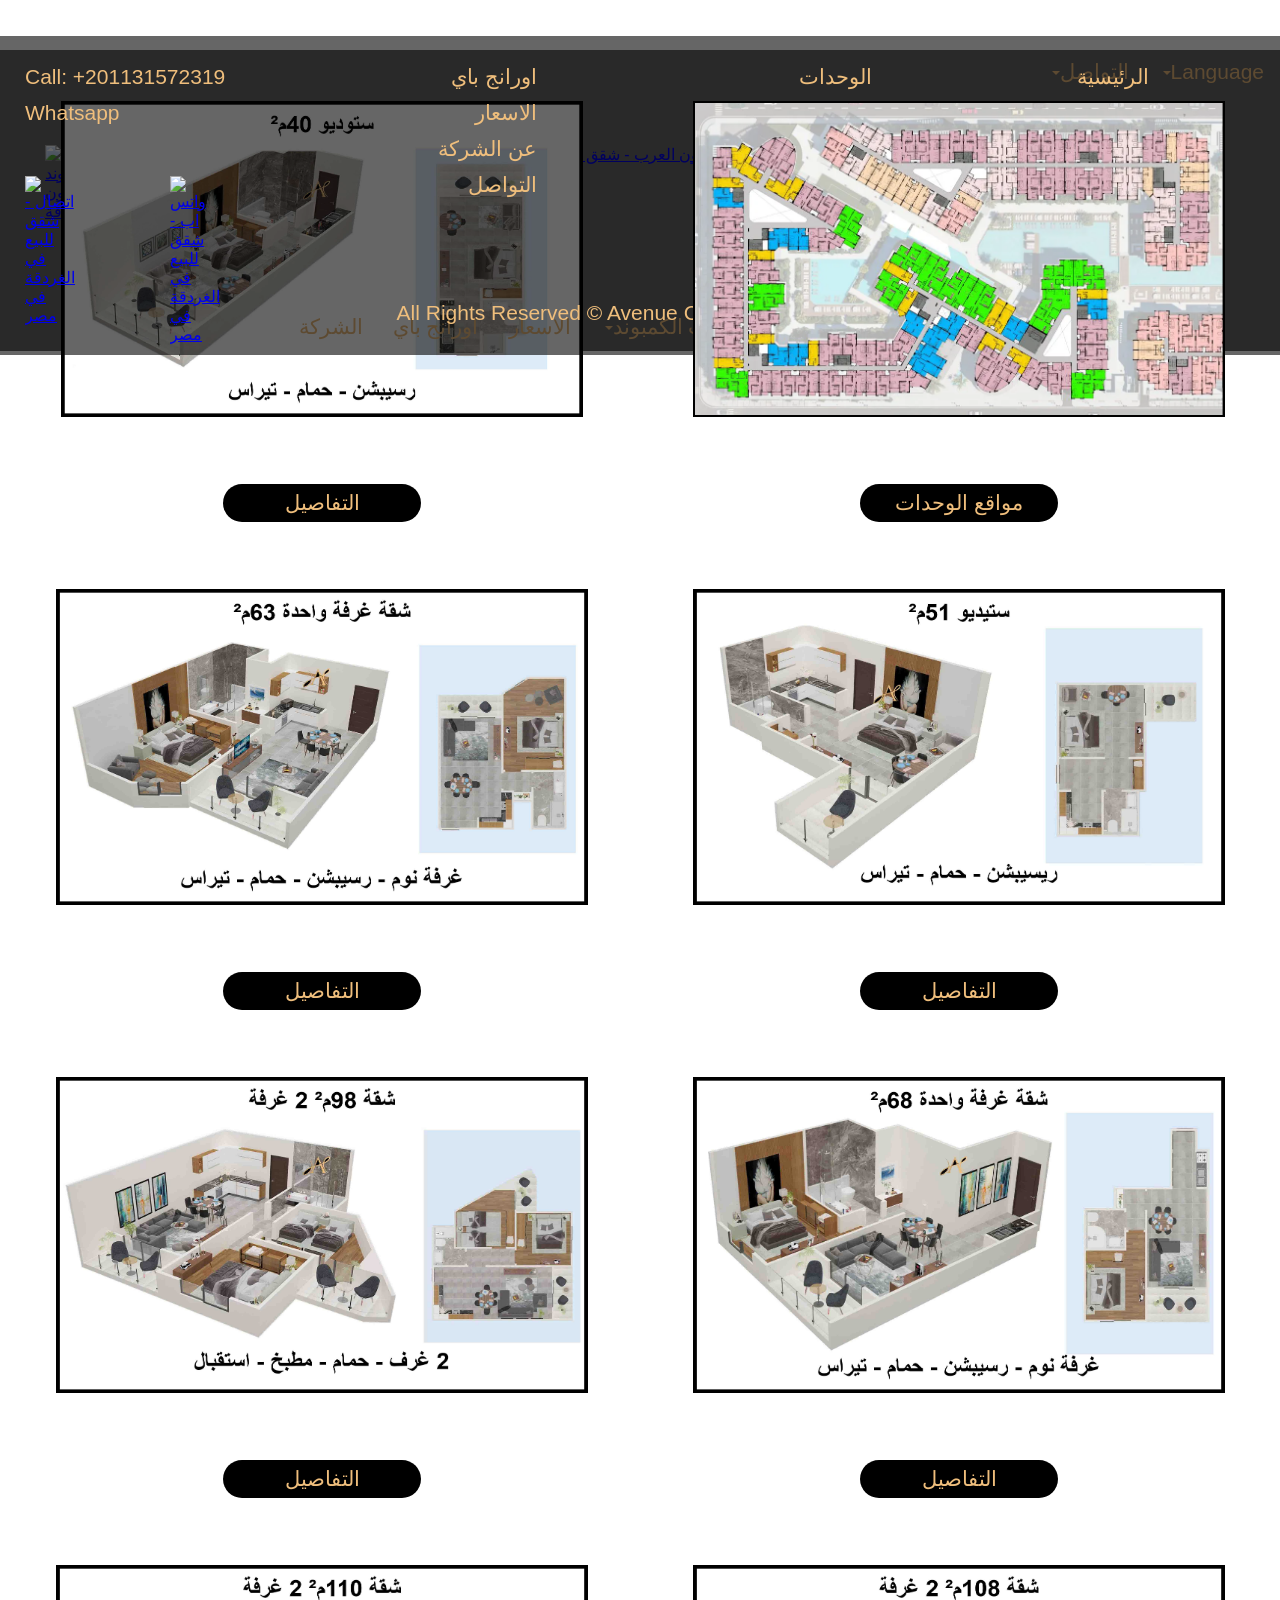
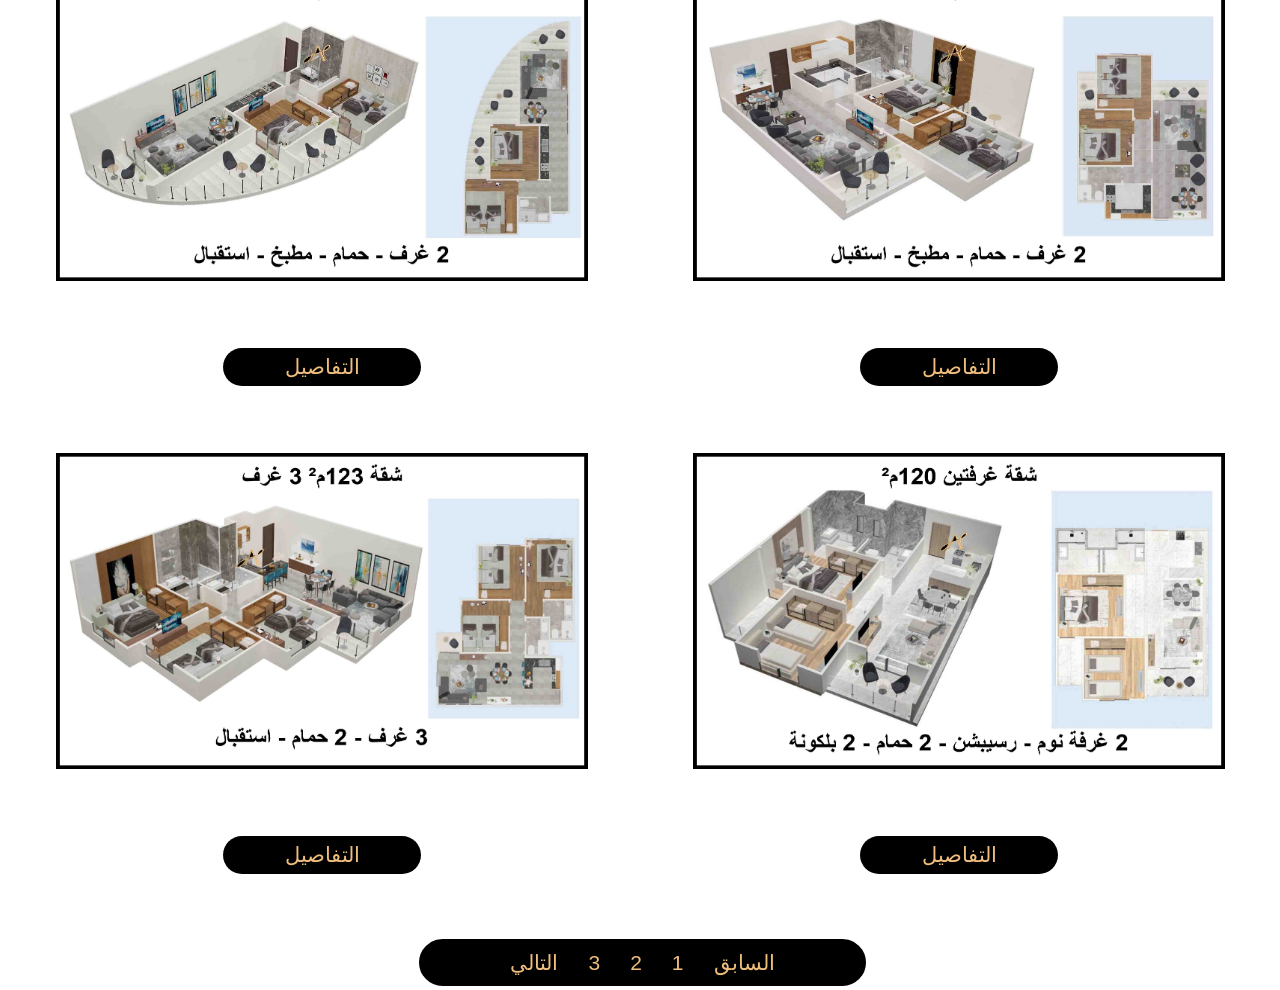
==== commit e774af73: "Add files via upload" ====
--- a/index.html
+++ b/index.html
@@ -1,5 +1,4 @@
-<!doctype html><html lang="ar-eg" dir="rtl"><head><meta charset="utf-8"><title>شقق للبيع بكمبوند افينيو بالغردقة - المقاولون العرب</title><meta name="description" content="شقق التراديلوكس للبيع في الغردقة بكمبوند افينيو المقاولون العرب متعددة النماذج والمساحات والاسعار ومدد التقسيط والارتفاعات بالغردقة البحر الاحمر"><meta name="keywords" content="شقق لبيع, كمبوند افينيو, المقاولون العرب, الغردقة البحر الاحمر"><meta name="author" content="hurghadaavenue-Ahmad-Kamel"><meta name="categories" content="شقق للبيع بكمبوند افينيو بالغردقة - المقاولون العرب"><meta name="robots" content="index, follow"><meta property="og:title" content="شقق للبيع بكمبوند افينيو بالغردقة - المقاولون العرب"><meta property="og:description" content="شقق التراديلوكس للبيع في الغردقة بكمبوند افينيو المقاولون العرب متعددة النماذج والمساحات والاسعار ومدد التقسيط والارتفاعات بالغردقة البحر الاحمر"><meta property="og:type" content="article"><meta property="og:url" content="https://hurghadaavenue.github.io"><meta property="og:image" content="https://hurghadaavenue.github.io/seoimges/شقق سكنية للبيع بالغردقة في كمبوند افينيو المقاولون العرب.jpg"><meta property="fb:app_id" content="2253015441597171"><meta name="twitter:card" content="summary_large_image"><meta name="twitter:title" content="شقق سكنية للبيع بالغردقة في كمبوند افينيو المقاولون العرب"><meta name="twitter:description" content="شقق التراديلوكس للبيع في الغردقة بكمبوند افينيو المقاولون العرب متعددة النماذج والمساحات والاسعار ومدد التقسيط والارتفاعات بالغردقة البحر الاحمر"><meta name="twitter:site" content="https://hurghadaavenue.github.io"><meta name="twitter:creator" content="@AhmadAlhawary01"><meta name="twitter:image" content="https://hurghadaavenue.github.io/seoimges/شقق سكنية للبيع بالغردقة في كمبوند افينيو المقاولون العرب.jpg"><meta name="twitter:image:alt" content="شقق سكنية للبيع بالغردقة في كمبوند افينيو المقاولون العرب"><meta name="generator" content="hurghadaavenue-Ahmad-Kamel"><meta name="viewport" content="width=device-width, initial-scale=1.0"><link href="https://hurghadaavenue.github.io" rel="canonical"><style>div#container{width:970px;position:relative;margin:0 auto 0 auto;text-align:left;}body{background-color:#FFFFFF;color:#000000;font-family:Arial;font-weight:normal;font-size:16px;line-height:1.1875;margin:0;text-align:center;}</style><style>@media only screen and (min-width: 1280px){}@media only screen and (min-width: 1024px) and (max-width: 1279px){}@media only screen and (min-width: 768px) and (max-width: 1023px){}@media only screen and (min-width: 640px) and (max-width: 767px){}@media only screen and (min-width: 480px) and (max-width: 639px){}@media only screen and (max-width: 479px){}</style><style>#wb_img-unit-01-arp1{direction:ltr;vertical-align:top;}#img-unit-01-arp1{border:0px solid #000000;border-radius:0px;box-sizing:border-box;padding:0;margin:0;left:0;top:0;width:100%;height:100%;}#bu-img-unit-01-arp1{box-sizing:border-box;line-height:36px;text-decoration:none;vertical-align:top;border:0px solid #0D6EFD;border-radius:45px;background-color:#000000;background-image:none;color:#EFBE7C;font-family:Arial;font-weight:normal;font-style:normal;font-size:21px;padding:1px 6px 1px 6px;text-align:center;-webkit-appearance:none;margin:0;}#bu-img-unit-01-arp1:focus{outline:0;}#wb_img-unit-02-arp1{direction:ltr;vertical-align:top;}#img-unit-02-arp1{border:0px solid #000000;border-radius:0px;box-sizing:border-box;padding:0;margin:0;left:0;top:0;width:100%;height:100%;}#bu-img-unit-02-arp1{box-sizing:border-box;line-height:36px;text-decoration:none;vertical-align:top;border:0px solid #0D6EFD;border-radius:45px;background-color:#000000;background-image:none;color:#EFBE7C;font-family:Arial;font-weight:normal;font-style:normal;font-size:21px;padding:1px 6px 1px 6px;text-align:center;-webkit-appearance:none;margin:0;}#bu-img-unit-02-arp1:focus{outline:0;}#wb_img-unit-03-arp1{direction:ltr;vertical-align:top;}#img-unit-03-arp1{border:0px solid #000000;border-radius:0px;box-sizing:border-box;padding:0;margin:0;left:0;top:0;width:100%;height:100%;}#bu-img-unit-03-arp1{box-sizing:border-box;line-height:36px;text-decoration:none;vertical-align:top;border:0px solid #0D6EFD;border-radius:45px;background-color:#000000;background-image:none;color:#EFBE7C;font-family:Arial;font-weight:normal;font-style:normal;font-size:21px;padding:1px 6px 1px 6px;text-align:center;-webkit-appearance:none;margin:0;}#bu-img-unit-03-arp1:focus{outline:0;}#wb_img-unit-04-arp1{direction:ltr;vertical-align:top;}#img-unit-04-arp1{border:0px solid #000000;border-radius:0px;box-sizing:border-box;padding:0;margin:0;left:0;top:0;width:100%;height:100%;}#bu-img-unit-04-arp1{box-sizing:border-box;line-height:36px;text-decoration:none;vertical-align:top;border:0px solid #0D6EFD;border-radius:45px;background-color:#000000;background-image:none;color:#EFBE7C;font-family:Arial;font-weight:normal;font-style:normal;font-size:21px;padding:1px 6px 1px 6px;text-align:center;-webkit-appearance:none;margin:0;}#bu-img-unit-04-arp1:focus{outline:0;}#wb_img-unit-05-arp1{direction:ltr;vertical-align:top;}#img-unit-05-arp1{border:0px solid #000000;border-radius:0px;box-sizing:border-box;padding:0;margin:0;left:0;top:0;width:100%;height:100%;}#bu-img-unit-05-arp1{box-sizing:border-box;line-height:36px;text-decoration:none;vertical-align:top;border:0px solid #0D6EFD;border-radius:45px;background-color:#000000;background-image:none;color:#EFBE7C;font-family:Arial;font-weight:normal;font-style:normal;font-size:21px;padding:1px 6px 1px 6px;text-align:center;-webkit-appearance:none;margin:0;}#bu-img-unit-05-arp1:focus{outline:0;}#wb_img-unit-06-arp1{direction:ltr;vertical-align:top;}#img-unit-06-arp1{border:0px solid #000000;border-radius:0px;box-sizing:border-box;padding:0;margin:0;left:0;top:0;width:100%;height:100%;}#bu-img-unit-06-arp1{box-sizing:border-box;line-height:36px;text-decoration:none;vertical-align:top;border:0px solid #0D6EFD;border-radius:45px;background-color:#000000;background-image:none;color:#EFBE7C;font-family:Arial;font-weight:normal;font-style:normal;font-size:21px;padding:1px 6px 1px 6px;text-align:center;-webkit-appearance:none;margin:0;}#bu-img-unit-06-arp1:focus{outline:0;}#wb_img-unit-07-arp1{direction:ltr;vertical-align:top;}#img-unit-07-arp1{border:0px solid #000000;border-radius:0px;box-sizing:border-box;padding:0;margin:0;left:0;top:0;width:100%;height:100%;}#bu-img-unit-07-arp1{box-sizing:border-box;line-height:36px;text-decoration:none;vertical-align:top;border:0px solid #0D6EFD;border-radius:45px;background-color:#000000;background-image:none;color:#EFBE7C;font-family:Arial;font-weight:normal;font-style:normal;font-size:21px;padding:1px 6px 1px 6px;text-align:center;-webkit-appearance:none;margin:0;}#bu-img-unit-07-arp1:focus{outline:0;}#wb_img-unit-08-arp1{direction:ltr;vertical-align:top;}#img-unit-08-arp1{border:0px solid #000000;border-radius:0px;box-sizing:border-box;padding:0;margin:0;left:0;top:0;width:100%;height:100%;}#bu-img-unit-08-arp1{box-sizing:border-box;line-height:36px;text-decoration:none;vertical-align:top;border:0px solid #0D6EFD;border-radius:45px;background-color:#000000;background-image:none;color:#EFBE7C;font-family:Arial;font-weight:normal;font-style:normal;font-size:21px;padding:1px 6px 1px 6px;text-align:center;-webkit-appearance:none;margin:0;}#bu-img-unit-08-arp1:focus{outline:0;}#wb_img-unit-09-arp1{direction:ltr;vertical-align:top;}#img-unit-09-arp1{border:0px solid #000000;border-radius:0px;box-sizing:border-box;padding:0;margin:0;left:0;top:0;width:100%;height:100%;}#bu-img-unit-09-arp1{box-sizing:border-box;line-height:36px;text-decoration:none;vertical-align:top;border:0px solid #0D6EFD;border-radius:45px;background-color:#000000;background-image:none;color:#EFBE7C;font-family:Arial;font-weight:normal;font-style:normal;font-size:21px;padding:1px 6px 1px 6px;text-align:center;-webkit-appearance:none;margin:0;}#bu-img-unit-09-arp1:focus{outline:0;}.en-counter-unuts-ex-prv-units-1-arp1 .nav{font-family:Arial;font-weight:normal;font-size:21px;font-style:normal;color:#FFFFFF;text-align:center;text-transform:none;}#en-counter-unuts-ex-prv-units-1-arp1,.en-counter-unuts-ex-prv-units-1-arp1 .nav,.en-counter-unuts-ex-prv-units-1-arp1 *{margin:0;padding:0;box-sizing:border-box;line-height:1;list-style:none;}.en-counter-unuts-ex-prv-units-1-arp1 .nav:before,.en-counter-unuts-ex-prv-units-1-arp1 .nav:after{content:" ";display:table;}.en-counter-unuts-ex-prv-units-1-arp1 .nav:after{clear:both;}.en-counter-unuts-ex-prv-units-1-arp1 .nav a{text-decoration:none;}.en-counter-unuts-ex-prv-units-1-arp1 .nav ul{margin-top:0;margin-bottom:0;}.en-counter-unuts-ex-prv-units-1-arp1 .nav ul ul{margin-bottom:0;}.en-counter-unuts-ex-prv-units-1-arp1 .container{margin-right:auto;margin-left:auto;padding:0;}.en-counter-unuts-ex-prv-units-1-arp1 .container:before,.en-counter-unuts-ex-prv-units-1-arp1 .container:after{content:" ";display:table;}.en-counter-unuts-ex-prv-units-1-arp1 .container:after{clear:both;}.en-counter-unuts-ex-prv-units-1-arp1 .collapse{display:none;}.en-counter-unuts-ex-prv-units-1-arp1 .collapse.show{display:block;}.en-counter-unuts-ex-prv-units-1-arp1 .collapsing{position:relative;height:0;overflow:hidden;transition:height .35s ease;}.en-counter-unuts-ex-prv-units-1-arp1 .arrow,.en-counter-unuts-ex-prv-units-1-arp1 .arrow-right{display:inline-block;width:0;height:0;margin-left:4px;vertical-align:middle;border-top:4px solid #000;border-right:4px solid transparent;border-left:4px solid transparent;border-bottom:0 dotted;}.en-counter-unuts-ex-prv-units-1-arp1 .dropdown{position:relative;}.en-counter-unuts-ex-prv-units-1-arp1 .dropdown-toggle:focus{outline:0;}.en-counter-unuts-ex-prv-units-1-arp1 .dropdown-menu{position:absolute;top:100%;left:0;z-index:1000;display:none;float:left;min-width:160px;padding:5px 0;margin:2px 0 0;list-style:none;font-size:21px;background-color:#000000;background-image:none;border:1px solid rgba(13,110,253,1.00);border-radius:10px;background-clip:padding-box;}.en-counter-unuts-ex-prv-units-1-arp1 .dropdown-menu .divider{height:1px;margin:9px 0;overflow:hidden;background-color:#0D6EFD;}.en-counter-unuts-ex-prv-units-1-arp1 .dropdown-menu > li > a{display:block;padding:3px 20px 3px 20px;clear:both;line-height:1.428571429;color:#FFFFFF;text-transform:none;white-space:nowrap;}.en-counter-unuts-ex-prv-units-1-arp1 .dropdown-menu > li > a:hover,.en-counter-unuts-ex-prv-units-1-arp1 .dropdown-menu > li > a:focus{text-decoration:none;color:#FFFFFF;background-color:#000000;background-image:none;}.en-counter-unuts-ex-prv-units-1-arp1 .dropdown-menu > li > a.active,.en-counter-unuts-ex-prv-units-1-arp1 .dropdown-menu > li > a.active:hover,.en-counter-unuts-ex-prv-units-1-arp1 .dropdown-menu > li > a.active:focus{color:#FFFFFF;background-color:#000000;background-image:none;text-decoration:none;outline:0;}.en-counter-unuts-ex-prv-units-1-arp1 .show > .dropdown-menu{display:block;}.en-counter-unuts-ex-prv-units-1-arp1 .show > a{outline:0;}.en-counter-unuts-ex-prv-units-1-arp1 .dropdown-header{display:block;padding:3px 20px;line-height:1.428571429;color:#aeaeae;}.en-counter-unuts-ex-prv-units-1-arp1 .dropdown-backdrop{position:fixed;left:0;right:0;bottom:0;top:0;z-index:990;}.en-counter-unuts-ex-prv-units-1-arp1 .nav > li{position:relative;display:block;}.en-counter-unuts-ex-prv-units-1-arp1 .nav > li > a{position:relative;display:block;padding:10px 15px 10px 15px;}.en-counter-unuts-ex-prv-units-1-arp1 .nav .show > a,.en-counter-unuts-ex-prv-units-1-arp1 .nav .show > a:hover,.en-counter-unuts-ex-prv-units-1-arp1 .nav .show > a:focus{border-color:#000000;}.en-counter-unuts-ex-prv-units-1-arp1 .nav .nav-divider{height:1px;margin:9px 0;overflow:hidden;background-color:#0D6EFD;}.en-counter-unuts-ex-prv-units-1-arp1 .nav .arrow{border-top-color:#000000;border-bottom-color:#000000;}.en-counter-unuts-ex-prv-units-1-arp1{position:relative;}.en-counter-unuts-ex-prv-units-1-arp1:before,.en-counter-unuts-ex-prv-units-1-arp1:after{content:" ";display:table;}.en-counter-unuts-ex-prv-units-1-arp1:after{clear:both;}.en-counter-unuts-ex-prv-units-1-arp1 .navbar-header:before,.en-counter-unuts-ex-prv-units-1-arp1 .navbar-header:after{content:" ";display:table;}.en-counter-unuts-ex-prv-units-1-arp1 .navbar-header:after{clear:both;}.en-counter-unuts-ex-prv-units-1-arp1-navbar-collapse{overflow-x:visible;-webkit-overflow-scrolling:touch;}.en-counter-unuts-ex-prv-units-1-arp1-navbar-collapse:before,.en-counter-unuts-ex-prv-units-1-arp1-navbar-collapse:after{content:" ";display:table;}.en-counter-unuts-ex-prv-units-1-arp1-navbar-collapse:after{clear:both;}.en-counter-unuts-ex-prv-units-1-arp1-navbar-collapse.show{overflow-y:auto;}.en-counter-unuts-ex-prv-units-1-arp1 .navbar-toggle{position:relative;float:right;width:52px;height:42px;padding:10px 15px 10px 15px;background-color:transparent;border:1px solid transparent;border-radius:30px;}.en-counter-unuts-ex-prv-units-1-arp1 .navbar-toggle .line{display:block;width:22px;height:4px;border-radius:0px;transition:all 500ms linear;}.en-counter-unuts-ex-prv-units-1-arp1 .navbar-toggle .line{margin:4px auto;}.en-counter-unuts-ex-prv-units-1-arp1 .navbar-toggle .line:first-child{margin-top:0px  !important;}.en-counter-unuts-ex-prv-units-1-arp1 .navbar-nav{margin:6px -15px;}.en-counter-unuts-ex-prv-units-1-arp1 .navbar-nav > li > .dropdown-menu{margin-top:0;}.en-counter-unuts-ex-prv-units-1-arp1 .navbar-nav > li > a{color:#FFFFFF;}.en-counter-unuts-ex-prv-units-1-arp1 .navbar-nav > li > a:hover,.en-counter-unuts-ex-prv-units-1-arp1 .navbar-nav > li > a:focus{background-color:#000000;background-image:none;color:#FFFFFF;text-decoration:none;}.en-counter-unuts-ex-prv-units-1-arp1 .navbar-nav > li > a.active,.en-counter-unuts-ex-prv-units-1-arp1 .navbar-nav > li > a.active:hover,.en-counter-unuts-ex-prv-units-1-arp1 .navbar-nav > li > a.active:focus{color:#FFFFFF;background-color:#000000;background-image:none;}.en-counter-unuts-ex-prv-units-1-arp1 .navbar-toggle{border:1px solid transparent;}.en-counter-unuts-ex-prv-units-1-arp1 .navbar-toggle:hover,.en-counter-unuts-ex-prv-units-1-arp1 .navbar-toggle:focus{background-color:transparent;}.en-counter-unuts-ex-prv-units-1-arp1 .navbar-toggle .line{background-color:#EFBE7C;}.en-counter-unuts-ex-prv-units-1-arp1-navbar-collapse{border-color:rgba(13,110,253,1.00);}.en-counter-unuts-ex-prv-units-1-arp1 .navbar-nav > .dropdown > a:hover .arrow,.en-counter-unuts-ex-prv-units-1-arp1 .navbar-nav > .dropdown > a:focus .arrow{border-top-color:#FFFFFF;border-bottom-color:#FFFFFF;}.en-counter-unuts-ex-prv-units-1-arp1 .navbar-nav > .show > a,.en-counter-unuts-ex-prv-units-1-arp1 .navbar-nav > .show > a:hover,.en-counter-unuts-ex-prv-units-1-arp1 .navbar-nav > .show > a:focus{background-color:#000000;background-image:none;color:#FFFFFF;}.en-counter-unuts-ex-prv-units-1-arp1 .navbar-nav > .show > a .arrow,.en-counter-unuts-ex-prv-units-1-arp1 .navbar-nav > .show > a:hover .arrow,.en-counter-unuts-ex-prv-units-1-arp1 .navbar-nav > .show > a:focus .arrow{border-top-color:#FFFFFF;border-bottom-color:#FFFFFF;}.en-counter-unuts-ex-prv-units-1-arp1 .navbar-nav > .dropdown > a .arrow{border-top-color:#FFFFFF;border-bottom-color:#FFFFFF;}.en-counter-unuts-ex-prv-units-1-arp1 .navbar-link{color:#FFFFFF;}.en-counter-unuts-ex-prv-units-1-arp1 .navbar-link:hover{color:#FFFFFF;}.en-counter-unuts-ex-prv-units-1-arp1 .navbar-header{color:#EFBE7C;}@media (min-width: 250px){.en-counter-unuts-ex-prv-units-1-arp1 .navbar-right .dropdown-menu{right:0;left:auto;}.en-counter-unuts-ex-prv-units-1-arp1 .navbar-header{float:left;}.en-counter-unuts-ex-prv-units-1-arp1-navbar-collapse{width:auto;border-top:0;box-shadow:none;}.en-counter-unuts-ex-prv-units-1-arp1-navbar-collapse.collapse{display:block !important;height:auto !important;padding-bottom:0;overflow:visible !important;}.en-counter-unuts-ex-prv-units-1-arp1-navbar-collapse.show{overflow-y:auto;}.en-counter-unuts-ex-prv-units-1-arp1 .navbar-toggle{display:none;}.en-counter-unuts-ex-prv-units-1-arp1 .navbar-nav{display:flex;flex-direction:row;justify-content:center;margin:0;}.en-counter-unuts-ex-prv-units-1-arp1 .navbar-nav > li{float:left;}.en-counter-unuts-ex-prv-units-1-arp1 .container > .navbar-header,.en-counter-unuts-ex-prv-units-1-arp1 .container > .en-counter-unuts-ex-prv-units-1-arp1-navbar-collapse{margin-right:0;margin-left:0;}.en-counter-unuts-ex-prv-units-1-arp1 .navbar-nav > .dropdown > a:hover .arrow,.en-counter-unuts-ex-prv-units-1-arp1 .navbar-nav > .dropdown > a:focus .arrow{border-top-color:#FFFFFF;border-bottom-color:#FFFFFF;}}@media (max-width: 250px){.en-counter-unuts-ex-prv-units-1-arp1{background-color:#000000;background-image:none;border:3px solid #000000;}.en-counter-unuts-ex-prv-units-1-arp1 .navbar-nav{margin:0;background-color:#000000;background-image:none;}.en-counter-unuts-ex-prv-units-1-arp1 .navbar-nav .show .dropdown-menu{position:static  !important;transform:translate3d(0px, 0px, 0px)  !important;float:none;width:auto;margin-top:0;background-color:transparent;border:0;box-shadow:none;}.en-counter-unuts-ex-prv-units-1-arp1 .navbar-nav .show .dropdown-menu > li > a,.en-counter-unuts-ex-prv-units-1-arp1 .navbar-nav .show .dropdown-menu .dropdown-header{padding:5px 5px 5px 5px;}.en-counter-unuts-ex-prv-units-1-arp1 .navbar-nav .show .dropdown-menu > li > a{line-height:20px;}}@media (min-width: 250px){.en-counter-unuts-ex-prv-units-1-arp1{background-color:#000000;background-image:none;border:3px solid #000000;border-radius:30px;}.en-counter-unuts-ex-prv-units-1-arp1 .navbar-nav > li > a{color:#EFBE7C;}.en-counter-unuts-ex-prv-units-1-arp1 .navbar-nav > li > a:hover,.en-counter-unuts-ex-prv-units-1-arp1 .navbar-nav > li > a:focus{color:#FFFFFF;background-color:#0A58CA;background-image:none;}.en-counter-unuts-ex-prv-units-1-arp1 .navbar-nav > li > a.active,.en-counter-unuts-ex-prv-units-1-arp1 .navbar-nav > li > a.active:hover,.en-counter-unuts-ex-prv-units-1-arp1 .navbar-nav > li > a.active:focus{color:#FFFFFF;background-color:#0A58CA;background-image:none;}.en-counter-unuts-ex-prv-units-1-arp1 .navbar-nav > .show > a,.en-counter-unuts-ex-prv-units-1-arp1 .navbar-nav > .show > a:hover,.en-counter-unuts-ex-prv-units-1-arp1 .navbar-nav > .show > a:focus{background-color:#0A58CA;background-image:none;color:#FFFFFF;}.en-counter-unuts-ex-prv-units-1-arp1 .navbar-nav > .dropdown > a:hover .arrow{border-top-color:#FFFFFF;border-bottom-color:#FFFFFF;}.en-counter-unuts-ex-prv-units-1-arp1 .navbar-nav > .dropdown > a .arrow{border-top-color:#EFBE7C;border-bottom-color:#EFBE7C;}.en-counter-unuts-ex-prv-units-1-arp1 .navbar-nav > li > a.active > .arrow,.en-counter-unuts-ex-prv-units-1-arp1 .navbar-nav > li > a.active:hover > .arrow,.en-counter-unuts-ex-prv-units-1-arp1 .navbar-nav > li > a.active:focus > .arrow{border-top-color:#FFFFFF;border-bottom-color:#FFFFFF;}.en-counter-unuts-ex-prv-units-1-arp1 .navbar-nav > .show > a .arrow,.en-counter-unuts-ex-prv-units-1-arp1 .navbar-nav > .show > a:hover .arrow,.en-counter-unuts-ex-prv-units-1-arp1 .navbar-nav > .show > a:focus .arrow{border-top-color:#FFFFFF;border-bottom-color:#FFFFFF;}.en-counter-unuts-ex-prv-units-1-arp1 .navbar-link{color:#EFBE7C;}.en-counter-unuts-ex-prv-units-1-arp1 .navbar-link:hover{color:#fff;}}.en-counter-unuts-ex-prv-units-1-arp1 .navbar-nav > li:first-child > a{border-top-left-radius:30px;border-bottom-left-radius:30px;}.en-counter-unuts-ex-prv-units-1-arp1 .dropdown-menu > li:last-child > a{border-bottom-left-radius:30px;border-bottom-right-radius:30px;}#en-counter-unuts-ex-prv-units-1-arp1 i{font-size:16px;position:relative;left:0;top:0;margin-right:4px;width:16px;}#wb_ar-img-compoundmap-arp1{direction:ltr;vertical-align:top;}#ar-img-compoundmap-arp1{border:2px solid #000000;border-radius:0px;box-sizing:border-box;padding:0;margin:0;left:0;top:0;width:100%;height:100%;}#ar-bu-compoundmap-arp1{box-sizing:border-box;line-height:36px;text-decoration:none;vertical-align:top;border:0px solid #0D6EFD;border-radius:45px;background-color:#000000;background-image:none;color:#EFBE7C;font-family:Arial;font-weight:normal;font-style:normal;font-size:21px;padding:1px 6px 1px 6px;text-align:center;-webkit-appearance:none;margin:0;}#ar-bu-compoundmap-arp1:focus{outline:0;}#wb_img-unit-04-arp1{position:absolute;left:554px;top:375px;width:341px;height:215px;z-index:6;}#wb_en-counter-unuts-ex-prv-units-1-arp1{position:absolute;left:287px;top:1733px;width:396px;height:66px;text-align:center;z-index:18;}#wb_img-unit-03-arp1{position:absolute;left:554px;top:1380px;width:341px;height:215px;z-index:4;}#wb_img-unit-02-arp1{position:absolute;left:77px;top:377px;width:341px;height:215px;z-index:2;}#wb_img-unit-01-arp1{position:absolute;left:554px;top:42px;width:341px;height:215px;z-index:0;}#bu-img-unit-09-arp1{position:absolute;left:144px;top:1634px;width:206px;height:38px;z-index:17;}#bu-img-unit-08-arp1{position:absolute;left:144px;top:1298px;width:206px;height:38px;z-index:15;}#bu-img-unit-07-arp1{position:absolute;left:621px;top:1301px;width:206px;height:38px;z-index:13;}#bu-img-unit-06-arp1{position:absolute;left:144px;top:965px;width:206px;height:38px;z-index:11;}#bu-img-unit-05-arp1{position:absolute;left:621px;top:966px;width:206px;height:38px;z-index:9;}#bu-img-unit-04-arp1{position:absolute;left:621px;top:631px;width:206px;height:38px;z-index:7;}#wb_img-unit-09-arp1{position:absolute;left:77px;top:1376px;width:341px;height:215px;z-index:16;}#bu-img-unit-03-arp1{position:absolute;left:621px;top:1634px;width:206px;height:38px;z-index:5;}#wb_img-unit-08-arp1{position:absolute;left:77px;top:1043px;width:341px;height:215px;z-index:14;}#bu-img-unit-02-arp1{position:absolute;left:144px;top:632px;width:206px;height:38px;z-index:3;}#wb_img-unit-07-arp1{position:absolute;left:554px;top:1045px;width:341px;height:215px;z-index:12;}#bu-img-unit-01-arp1{position:absolute;left:621px;top:297px;width:206px;height:38px;z-index:1;}#wb_ar-img-compoundmap-arp1{position:absolute;left:75px;top:40px;width:345px;height:219px;z-index:19;}#wb_img-unit-06-arp1{position:absolute;left:77px;top:710px;width:341px;height:215px;z-index:10;}#ar-bu-compoundmap-arp1{position:absolute;left:144px;top:299px;width:206px;height:38px;z-index:20;}#wb_img-unit-05-arp1{position:absolute;left:554px;top:710px;width:341px;height:215px;z-index:8;}@media only screen and (min-width: 1280px){div#container{width:1280px;}body{background-color:#FFFFFF;background-image:none;}#wb_img-unit-01-arp1{left:61px;top:51px;width:522px;height:316px;visibility:visible;display:inline;margin:0;padding:0;}#bu-img-unit-01-arp1{left:223px;top:434px;width:198px;height:38px;visibility:visible;display:inline;margin:0;padding:1px 6px 1px 6px;}#bu-img-unit-01-arp1{line-height:36px;}#wb_img-unit-02-arp1{left:693px;top:539px;width:532px;height:316px;visibility:visible;display:inline;margin:0;padding:0;}#bu-img-unit-02-arp1{left:860px;top:922px;width:198px;height:38px;visibility:visible;display:inline;margin:0;padding:1px 6px 1px 6px;}#bu-img-unit-02-arp1{line-height:36px;}#wb_img-unit-03-arp1{left:693px;top:2003px;width:532px;height:316px;visibility:visible;display:inline;margin:0;padding:0;}#bu-img-unit-03-arp1{left:860px;top:2386px;width:198px;height:38px;visibility:visible;display:inline;margin:0;padding:1px 6px 1px 6px;}#bu-img-unit-03-arp1{line-height:36px;}#wb_img-unit-04-arp1{left:56px;top:539px;width:532px;height:316px;visibility:visible;display:inline;margin:0;padding:0;}#bu-img-unit-04-arp1{left:223px;top:922px;width:198px;height:38px;visibility:visible;display:inline;margin:0;padding:1px 6px 1px 6px;}#bu-img-unit-04-arp1{line-height:36px;}#wb_img-unit-05-arp1{left:693px;top:1027px;width:532px;height:316px;visibility:visible;display:inline;margin:0;padding:0;}#bu-img-unit-05-arp1{left:860px;top:1410px;width:198px;height:38px;visibility:visible;display:inline;margin:0;padding:1px 6px 1px 6px;}#bu-img-unit-05-arp1{line-height:36px;}#wb_img-unit-06-arp1{left:56px;top:1027px;width:532px;height:316px;visibility:visible;display:inline;margin:0;padding:0;}#bu-img-unit-06-arp1{left:223px;top:1410px;width:198px;height:38px;visibility:visible;display:inline;margin:0;padding:1px 6px 1px 6px;}#bu-img-unit-06-arp1{line-height:36px;}#wb_img-unit-07-arp1{left:693px;top:1515px;width:532px;height:316px;visibility:visible;display:inline;margin:0;padding:0;}#bu-img-unit-07-arp1{left:860px;top:1898px;width:198px;height:38px;visibility:visible;display:inline;margin:0;padding:1px 6px 1px 6px;}#bu-img-unit-07-arp1{line-height:36px;}#wb_img-unit-08-arp1{left:56px;top:1515px;width:532px;height:316px;visibility:visible;display:inline;margin:0;padding:0;}#bu-img-unit-08-arp1{left:223px;top:1898px;width:198px;height:38px;visibility:visible;display:inline;margin:0;padding:1px 6px 1px 6px;}#bu-img-unit-08-arp1{line-height:36px;}#wb_img-unit-09-arp1{left:56px;top:2003px;width:532px;height:316px;visibility:visible;display:inline;margin:0;padding:0;}#bu-img-unit-09-arp1{left:223px;top:2386px;width:198px;height:38px;visibility:visible;display:inline;margin:0;padding:1px 6px 1px 6px;}#bu-img-unit-09-arp1{line-height:36px;}#wb_en-counter-unuts-ex-prv-units-1-arp1{left:419px;top:2489px;width:447px;height:51px;visibility:visible;display:inline;margin:0;}#en-counter-unuts-ex-prv-units-1-arp1,.en-counter-unuts-ex-prv-units-1-arp1 .nav,.en-counter-unuts-ex-prv-units-1-arp1 .dropdown-menu{font-weight:normal;font-size:21px;}#wb_ar-img-compoundmap-arp1{left:693px;top:51px;width:532px;height:316px;visibility:visible;display:inline;margin:0;padding:0;}#ar-bu-compoundmap-arp1{left:860px;top:434px;width:198px;height:38px;visibility:visible;display:inline;margin:0;padding:1px 6px 1px 6px;}#ar-bu-compoundmap-arp1{line-height:36px;}}@media only screen and (min-width: 1024px) and (max-width: 1279px){div#container{width:1024px;}body{background-color:#FFFFFF;background-image:none;}#wb_img-unit-01-arp1{left:50px;top:42px;width:414px;height:313px;visibility:visible;display:inline;margin:0;padding:0;}#bu-img-unit-01-arp1{left:138px;top:395px;width:238px;height:38px;visibility:visible;display:inline;margin:0;padding:1px 6px 1px 6px;}#bu-img-unit-01-arp1{line-height:36px;}#wb_img-unit-02-arp1{left:560px;top:473px;width:414px;height:313px;visibility:visible;display:inline;margin:0;padding:0;}#bu-img-unit-02-arp1{left:648px;top:826px;width:238px;height:38px;visibility:visible;display:inline;margin:0;padding:1px 6px 1px 6px;}#bu-img-unit-02-arp1{line-height:36px;}#wb_img-unit-03-arp1{left:560px;top:1766px;width:414px;height:313px;visibility:visible;display:inline;margin:0;padding:0;}#bu-img-unit-03-arp1{left:648px;top:2119px;width:238px;height:38px;visibility:visible;display:inline;margin:0;padding:1px 6px 1px 6px;}#bu-img-unit-03-arp1{line-height:36px;}#wb_img-unit-04-arp1{left:50px;top:473px;width:414px;height:313px;visibility:visible;display:inline;margin:0;padding:0;}#bu-img-unit-04-arp1{left:138px;top:826px;width:238px;height:38px;visibility:visible;display:inline;margin:0;padding:1px 6px 1px 6px;}#bu-img-unit-04-arp1{line-height:36px;}#wb_img-unit-05-arp1{left:560px;top:904px;width:414px;height:313px;visibility:visible;display:inline;margin:0;padding:0;}#bu-img-unit-05-arp1{left:648px;top:1257px;width:238px;height:38px;visibility:visible;display:inline;margin:0;padding:1px 6px 1px 6px;}#bu-img-unit-05-arp1{line-height:36px;}#wb_img-unit-06-arp1{left:50px;top:904px;width:414px;height:313px;visibility:visible;display:inline;margin:0;padding:0;}#bu-img-unit-06-arp1{left:138px;top:1257px;width:238px;height:38px;visibility:visible;display:inline;margin:0;padding:1px 6px 1px 6px;}#bu-img-unit-06-arp1{line-height:36px;}#wb_img-unit-07-arp1{left:560px;top:1335px;width:414px;height:313px;visibility:visible;display:inline;margin:0;padding:0;}#bu-img-unit-07-arp1{left:648px;top:1688px;width:238px;height:38px;visibility:visible;display:inline;margin:0;padding:1px 6px 1px 6px;}#bu-img-unit-07-arp1{line-height:36px;}#wb_img-unit-08-arp1{left:50px;top:1335px;width:414px;height:313px;visibility:visible;display:inline;margin:0;padding:0;}#bu-img-unit-08-arp1{left:138px;top:1688px;width:238px;height:38px;visibility:visible;display:inline;margin:0;padding:1px 6px 1px 6px;}#bu-img-unit-08-arp1{line-height:36px;}#wb_img-unit-09-arp1{left:50px;top:1766px;width:414px;height:313px;visibility:visible;display:inline;margin:0;padding:0;}#bu-img-unit-09-arp1{left:138px;top:2119px;width:238px;height:38px;visibility:visible;display:inline;margin:0;padding:1px 6px 1px 6px;}#bu-img-unit-09-arp1{line-height:36px;}#wb_en-counter-unuts-ex-prv-units-1-arp1{left:296px;top:2196px;width:435px;height:51px;visibility:visible;display:inline;margin:0;}#en-counter-unuts-ex-prv-units-1-arp1,.en-counter-unuts-ex-prv-units-1-arp1 .nav,.en-counter-unuts-ex-prv-units-1-arp1 .dropdown-menu{font-weight:normal;font-size:21px;}#wb_ar-img-compoundmap-arp1{left:560px;top:42px;width:414px;height:313px;visibility:visible;display:inline;margin:0;padding:0;}#ar-bu-compoundmap-arp1{left:648px;top:395px;width:238px;height:38px;visibility:visible;display:inline;margin:0;padding:1px 6px 1px 6px;}#ar-bu-compoundmap-arp1{line-height:36px;}}@media only screen and (min-width: 768px) and (max-width: 1023px){div#container{width:768px;}body{background-color:#FFFFFF;background-image:none;}#wb_img-unit-01-arp1{left:180px;top:800px;width:409px;height:252px;visibility:visible;display:inline;margin:0;padding:0;}#bu-img-unit-01-arp1{left:280px;top:1097px;width:208px;height:38px;visibility:visible;display:inline;margin:0;padding:1px 6px 1px 6px;}#bu-img-unit-01-arp1{line-height:36px;}#wb_img-unit-02-arp1{left:180px;top:420px;width:409px;height:252px;visibility:visible;display:inline;margin:0;padding:0;}#bu-img-unit-02-arp1{left:280px;top:717px;width:208px;height:38px;visibility:visible;display:inline;margin:0;padding:1px 6px 1px 6px;}#bu-img-unit-02-arp1{line-height:36px;}#wb_img-unit-03-arp1{left:180px;top:1180px;width:409px;height:252px;visibility:visible;display:inline;margin:0;padding:0;}#bu-img-unit-03-arp1{left:280px;top:1477px;width:208px;height:38px;visibility:visible;display:inline;margin:0;padding:1px 6px 1px 6px;}#bu-img-unit-03-arp1{line-height:36px;}#wb_img-unit-04-arp1{left:180px;top:1560px;width:409px;height:252px;visibility:visible;display:inline;margin:0;padding:0;}#bu-img-unit-04-arp1{left:280px;top:1857px;width:208px;height:38px;visibility:visible;display:inline;margin:0;padding:1px 6px 1px 6px;}#bu-img-unit-04-arp1{line-height:36px;}#wb_img-unit-05-arp1{left:180px;top:1940px;width:409px;height:252px;visibility:visible;display:inline;margin:0;padding:0;}#bu-img-unit-05-arp1{left:280px;top:2237px;width:208px;height:38px;visibility:visible;display:inline;margin:0;padding:1px 6px 1px 6px;}#bu-img-unit-05-arp1{line-height:36px;}#wb_img-unit-06-arp1{left:180px;top:2320px;width:409px;height:252px;visibility:visible;display:inline;margin:0;padding:0;}#bu-img-unit-06-arp1{left:280px;top:2617px;width:208px;height:38px;visibility:visible;display:inline;margin:0;padding:1px 6px 1px 6px;}#bu-img-unit-06-arp1{line-height:36px;}#wb_img-unit-07-arp1{left:180px;top:2700px;width:409px;height:252px;visibility:visible;display:inline;margin:0;padding:0;}#bu-img-unit-07-arp1{left:280px;top:2997px;width:208px;height:38px;visibility:visible;display:inline;margin:0;padding:1px 6px 1px 6px;}#bu-img-unit-07-arp1{line-height:36px;}#wb_img-unit-08-arp1{left:180px;top:3080px;width:409px;height:252px;visibility:visible;display:inline;margin:0;padding:0;}#bu-img-unit-08-arp1{left:280px;top:3377px;width:208px;height:38px;visibility:visible;display:inline;margin:0;padding:1px 6px 1px 6px;}#bu-img-unit-08-arp1{line-height:36px;}#wb_img-unit-09-arp1{left:180px;top:3460px;width:409px;height:252px;visibility:visible;display:inline;margin:0;padding:0;}#bu-img-unit-09-arp1{left:280px;top:3757px;width:208px;height:38px;visibility:visible;display:inline;margin:0;padding:1px 6px 1px 6px;}#bu-img-unit-09-arp1{line-height:36px;}#wb_en-counter-unuts-ex-prv-units-1-arp1{left:174px;top:3834px;width:421px;height:62px;visibility:visible;display:inline;margin:0;}#en-counter-unuts-ex-prv-units-1-arp1,.en-counter-unuts-ex-prv-units-1-arp1 .nav,.en-counter-unuts-ex-prv-units-1-arp1 .dropdown-menu{font-weight:normal;font-size:21px;}#wb_ar-img-compoundmap-arp1{left:180px;top:40px;width:409px;height:252px;visibility:visible;display:inline;margin:0;padding:0;}#ar-bu-compoundmap-arp1{left:280px;top:337px;width:208px;height:38px;visibility:visible;display:inline;margin:0;padding:1px 6px 1px 6px;}#ar-bu-compoundmap-arp1{line-height:36px;}}@media only screen and (min-width: 640px) and (max-width: 767px){div#container{width:640px;}body{background-color:#FFFFFF;background-image:none;}#wb_img-unit-01-arp1{left:154px;top:352px;width:332px;height:204px;visibility:visible;display:inline;margin:0;padding:0;}#bu-img-unit-01-arp1{left:222px;top:595px;width:197px;height:38px;visibility:visible;display:inline;margin:0;padding:1px 6px 1px 6px;}#bu-img-unit-01-arp1{line-height:36px;}#wb_img-unit-02-arp1{left:154px;top:672px;width:332px;height:204px;visibility:visible;display:inline;margin:0;padding:0;}#bu-img-unit-02-arp1{left:222px;top:915px;width:197px;height:38px;visibility:visible;display:inline;margin:0;padding:1px 6px 1px 6px;}#bu-img-unit-02-arp1{line-height:36px;}#wb_img-unit-03-arp1{left:154px;top:992px;width:332px;height:204px;visibility:visible;display:inline;margin:0;padding:0;}#bu-img-unit-03-arp1{left:222px;top:1235px;width:197px;height:38px;visibility:visible;display:inline;margin:0;padding:1px 6px 1px 6px;}#bu-img-unit-03-arp1{line-height:36px;}#wb_img-unit-04-arp1{left:154px;top:1312px;width:332px;height:204px;visibility:visible;display:inline;margin:0;padding:0;}#bu-img-unit-04-arp1{left:222px;top:1555px;width:197px;height:38px;visibility:visible;display:inline;margin:0;padding:1px 6px 1px 6px;}#bu-img-unit-04-arp1{line-height:36px;}#wb_img-unit-05-arp1{left:154px;top:1632px;width:332px;height:204px;visibility:visible;display:inline;margin:0;padding:0;}#bu-img-unit-05-arp1{left:222px;top:1875px;width:197px;height:38px;visibility:visible;display:inline;margin:0;padding:1px 6px 1px 6px;}#bu-img-unit-05-arp1{line-height:36px;}#wb_img-unit-06-arp1{left:154px;top:1952px;width:332px;height:204px;visibility:visible;display:inline;margin:0;padding:0;}#bu-img-unit-06-arp1{left:222px;top:2195px;width:197px;height:38px;visibility:visible;display:inline;margin:0;padding:1px 6px 1px 6px;}#bu-img-unit-06-arp1{line-height:36px;}#wb_img-unit-07-arp1{left:154px;top:2272px;width:332px;height:204px;visibility:visible;display:inline;margin:0;padding:0;}#bu-img-unit-07-arp1{left:222px;top:2515px;width:197px;height:38px;visibility:visible;display:inline;margin:0;padding:1px 6px 1px 6px;}#bu-img-unit-07-arp1{line-height:36px;}#wb_img-unit-08-arp1{left:154px;top:2592px;width:332px;height:204px;visibility:visible;display:inline;margin:0;padding:0;}#bu-img-unit-08-arp1{left:222px;top:2835px;width:197px;height:38px;visibility:visible;display:inline;margin:0;padding:1px 6px 1px 6px;}#bu-img-unit-08-arp1{line-height:36px;}#wb_img-unit-09-arp1{left:154px;top:2912px;width:332px;height:204px;visibility:visible;display:inline;margin:0;padding:0;}#bu-img-unit-09-arp1{left:222px;top:3155px;width:197px;height:38px;visibility:visible;display:inline;margin:0;padding:1px 6px 1px 6px;}#bu-img-unit-09-arp1{line-height:36px;}#wb_en-counter-unuts-ex-prv-units-1-arp1{left:133px;top:3230px;width:375px;height:51px;visibility:visible;display:inline;margin:0;}#en-counter-unuts-ex-prv-units-1-arp1,.en-counter-unuts-ex-prv-units-1-arp1 .nav,.en-counter-unuts-ex-prv-units-1-arp1 .dropdown-menu{font-weight:normal;font-size:21px;}#wb_ar-img-compoundmap-arp1{left:154px;top:32px;width:332px;height:204px;visibility:visible;display:inline;margin:0;padding:0;}#ar-bu-compoundmap-arp1{left:222px;top:275px;width:197px;height:38px;visibility:visible;display:inline;margin:0;padding:1px 6px 1px 6px;}#ar-bu-compoundmap-arp1{line-height:36px;}}@media only screen and (min-width: 480px) and (max-width: 639px){div#container{width:480px;}body{background-color:#FFFFFF;background-image:none;}#wb_img-unit-01-arp1{left:60px;top:342px;width:360px;height:206px;visibility:visible;display:inline;margin:0;padding:0;}#bu-img-unit-01-arp1{left:154px;top:580px;width:172px;height:38px;visibility:visible;display:inline;margin:0;padding:1px 6px 1px 6px;}#bu-img-unit-01-arp1{line-height:36px;}#wb_img-unit-02-arp1{left:60px;top:650px;width:360px;height:206px;visibility:visible;display:inline;margin:0;padding:0;}#bu-img-unit-02-arp1{left:154px;top:888px;width:172px;height:38px;visibility:visible;display:inline;margin:0;padding:1px 6px 1px 6px;}#bu-img-unit-02-arp1{line-height:36px;}#wb_img-unit-03-arp1{left:60px;top:958px;width:360px;height:206px;visibility:visible;display:inline;margin:0;padding:0;}#bu-img-unit-03-arp1{left:154px;top:1196px;width:172px;height:38px;visibility:visible;display:inline;margin:0;padding:1px 6px 1px 6px;}#bu-img-unit-03-arp1{line-height:36px;}#wb_img-unit-04-arp1{left:60px;top:1266px;width:360px;height:206px;visibility:visible;display:inline;margin:0;padding:0;}#bu-img-unit-04-arp1{left:154px;top:1504px;width:172px;height:38px;visibility:visible;display:inline;margin:0;padding:1px 6px 1px 6px;}#bu-img-unit-04-arp1{line-height:36px;}#wb_img-unit-05-arp1{left:60px;top:1574px;width:360px;height:206px;visibility:visible;display:inline;margin:0;padding:0;}#bu-img-unit-05-arp1{left:154px;top:1812px;width:172px;height:38px;visibility:visible;display:inline;margin:0;padding:1px 6px 1px 6px;}#bu-img-unit-05-arp1{line-height:36px;}#wb_img-unit-06-arp1{left:60px;top:1882px;width:360px;height:206px;visibility:visible;display:inline;margin:0;padding:0;}#bu-img-unit-06-arp1{left:154px;top:2120px;width:172px;height:38px;visibility:visible;display:inline;margin:0;padding:1px 6px 1px 6px;}#bu-img-unit-06-arp1{line-height:36px;}#wb_img-unit-07-arp1{left:60px;top:2190px;width:360px;height:206px;visibility:visible;display:inline;margin:0;padding:0;}#bu-img-unit-07-arp1{left:154px;top:2428px;width:172px;height:38px;visibility:visible;display:inline;margin:0;padding:1px 6px 1px 6px;}#bu-img-unit-07-arp1{line-height:36px;}#wb_img-unit-08-arp1{left:60px;top:2498px;width:360px;height:206px;visibility:visible;display:inline;margin:0;padding:0;}#bu-img-unit-08-arp1{left:154px;top:2736px;width:172px;height:38px;visibility:visible;display:inline;margin:0;padding:1px 6px 1px 6px;}#bu-img-unit-08-arp1{line-height:36px;}#wb_img-unit-09-arp1{left:60px;top:2806px;width:360px;height:206px;visibility:visible;display:inline;margin:0;padding:0;}#bu-img-unit-09-arp1{left:154px;top:3046px;width:172px;height:38px;visibility:visible;display:inline;margin:0;padding:1px 6px 1px 6px;}#bu-img-unit-09-arp1{line-height:36px;}#wb_en-counter-unuts-ex-prv-units-1-arp1{left:30px;top:3134px;width:421px;height:51px;visibility:visible;display:inline;margin:0;}#en-counter-unuts-ex-prv-units-1-arp1,.en-counter-unuts-ex-prv-units-1-arp1 .nav,.en-counter-unuts-ex-prv-units-1-arp1 .dropdown-menu{font-weight:normal;font-size:21px;}#wb_ar-img-compoundmap-arp1{left:60px;top:34px;width:360px;height:206px;visibility:visible;display:inline;margin:0;padding:0;}#ar-bu-compoundmap-arp1{left:154px;top:272px;width:172px;height:38px;visibility:visible;display:inline;margin:0;padding:1px 6px 1px 6px;}#ar-bu-compoundmap-arp1{line-height:36px;}}@media only screen and (max-width: 479px){div#container{width:320px;}body{background-color:#FFFFFF;background-image:none;}#wb_img-unit-01-arp1{left:40px;top:270px;width:240px;height:149px;visibility:visible;display:inline;margin:0;padding:0;}#bu-img-unit-01-arp1{left:72px;top:446px;width:176px;height:38px;visibility:visible;display:inline;margin:0;padding:1px 6px 1px 6px;}#bu-img-unit-01-arp1{line-height:36px;}#wb_img-unit-02-arp1{left:40px;top:511px;width:240px;height:149px;visibility:visible;display:inline;margin:0;padding:0;}#bu-img-unit-02-arp1{left:72px;top:687px;width:176px;height:38px;visibility:visible;display:inline;margin:0;padding:1px 6px 1px 6px;}#bu-img-unit-02-arp1{line-height:36px;}#wb_img-unit-03-arp1{left:40px;top:752px;width:240px;height:149px;visibility:visible;display:inline;margin:0;padding:0;}#bu-img-unit-03-arp1{left:72px;top:928px;width:176px;height:38px;visibility:visible;display:inline;margin:0;padding:1px 6px 1px 6px;}#bu-img-unit-03-arp1{line-height:36px;}#wb_img-unit-04-arp1{left:40px;top:993px;width:240px;height:149px;visibility:visible;display:inline;margin:0;padding:0;}#bu-img-unit-04-arp1{left:72px;top:1169px;width:176px;height:38px;visibility:visible;display:inline;margin:0;padding:1px 6px 1px 6px;}#bu-img-unit-04-arp1{line-height:36px;}#wb_img-unit-05-arp1{left:40px;top:1234px;width:240px;height:149px;visibility:visible;display:inline;margin:0;padding:0;}#bu-img-unit-05-arp1{left:72px;top:1410px;width:176px;height:38px;visibility:visible;display:inline;margin:0;padding:1px 6px 1px 6px;}#bu-img-unit-05-arp1{line-height:36px;}#wb_img-unit-06-arp1{left:40px;top:1475px;width:240px;height:149px;visibility:visible;display:inline;margin:0;padding:0;}#bu-img-unit-06-arp1{left:72px;top:1651px;width:176px;height:38px;visibility:visible;display:inline;margin:0;padding:1px 6px 1px 6px;}#bu-img-unit-06-arp1{line-height:36px;}#wb_img-unit-07-arp1{left:40px;top:1716px;width:240px;height:149px;visibility:visible;display:inline;margin:0;padding:0;}#bu-img-unit-07-arp1{left:72px;top:1892px;width:176px;height:38px;visibility:visible;display:inline;margin:0;padding:1px 6px 1px 6px;}#bu-img-unit-07-arp1{line-height:36px;}#wb_img-unit-08-arp1{left:40px;top:1957px;width:240px;height:149px;visibility:visible;display:inline;margin:0;padding:0;}#bu-img-unit-08-arp1{left:72px;top:2133px;width:176px;height:38px;visibility:visible;display:inline;margin:0;padding:1px 6px 1px 6px;}#bu-img-unit-08-arp1{line-height:36px;}#wb_img-unit-09-arp1{left:40px;top:2198px;width:240px;height:149px;visibility:visible;display:inline;margin:0;padding:0;}#bu-img-unit-09-arp1{left:72px;top:2368px;width:176px;height:38px;visibility:visible;display:inline;margin:0;padding:1px 6px 1px 6px;}#bu-img-unit-09-arp1{line-height:36px;}#wb_en-counter-unuts-ex-prv-units-1-arp1{left:23px;top:2455px;width:275px;height:62px;visibility:visible;display:inline;margin:0;}#en-counter-unuts-ex-prv-units-1-arp1,.en-counter-unuts-ex-prv-units-1-arp1 .nav,.en-counter-unuts-ex-prv-units-1-arp1 .dropdown-menu{font-weight:normal;font-size:21px;}#wb_ar-img-compoundmap-arp1{left:40px;top:29px;width:240px;height:149px;visibility:visible;display:inline;margin:0;padding:0;}#ar-bu-compoundmap-arp1{left:72px;top:205px;width:176px;height:38px;visibility:visible;display:inline;margin:0;padding:1px 6px 1px 6px;}#ar-bu-compoundmap-arp1{line-height:36px;}}</style></head><body><div id="container"><div id="wb_img-unit-01-arp1"><a href="https://hurghadaavenue.github.io/03-ar-studio-40m.html" title="شقة ستوديو للبيع 50م² بكمبوند افينيو الغردقة"><img src="imagesmain/شقة ستوديو للبيع في الغردقة بكمبوند افينيو 40م².jpg" srcset="imagesmain/شقة ستوديو للبيع في الغردقة بكمبوند افينيو 40م².jpg 2x" id="img-unit-01-arp1" alt="شقة ستوديو للبيع 50م² بكمبوند افينيو الغردقة المقاولون العرب" width="341" height="210"></a></div><a id="bu-img-unit-01-arp1" href="https://hurghadaavenue.github.io/03-ar-studio-40m.html" title="شقق استيديو للبيع بالغردقة 40م² كمبوند افينيو">التفاصيل</a><div id="wb_img-unit-02-arp1"><a href="https://hurghadaavenue.github.io/02-ar-studio-51m.html" title="شقق للبيع بكمبوند المقاولون العرب بالغردقة 51م²"><img src="imagesmain/ستوديو للبيع فث الغردقة 51م² بكمبوند افينيو.jpg" srcset="imagesmain/ستوديو للبيع فث الغردقة 51م² بكمبوند افينيو.jpg 2x" id="img-unit-02-arp1" alt="شقق ستوديو 51م² للبيع بالغردقة كمبوند افينيو" width="341" height="210"></a></div><a id="bu-img-unit-02-arp1" href="https://hurghadaavenue.github.io/02-ar-studio-51m.html" title="ستوديو 51م² للبيع بالغردقة">التفاصيل</a><div id="wb_img-unit-03-arp1"><a href="https://hurghadaavenue.github.io/12-twobedrooms-120m.html" title="شقق للبيع بكمبوند المقاولون العرب بالغردقة 120م²"><img src="imagesmain/شقة 120م² للبيع في الغردقة Aneue Compound.jpg" id="img-unit-03-arp1" alt="شقق للبيع بكمبوند المقاولون العرب بالغردقة 120م²" width="341" height="210"></a></div><a id="bu-img-unit-03-arp1" href="https://hurghadaavenue.github.io/12-twobedrooms-120m.html" title="المقاولون العرب - شقق 120م² للبيع بالغردقة">التفاصيل</a><div id="wb_img-unit-04-arp1"><a href="https://hurghadaavenue.github.io/04-onebedroom-63m.html" title="المقاولون العرب - شقق 63م² للبيع بالغردقة"><img src="imagesmain/شقة غرفة واحدة 63م² للبيع في الغردقة بكمبوند افينيو.jpg" srcset="imagesmain/شقة غرفة واحدة 63م² للبيع في الغردقة بكمبوند افينيو.jpg 2x" id="img-unit-04-arp1" alt="المقاولون العرب - شقق 63م² للبيع بالغردقة" width="341" height="210"></a></div><a id="bu-img-unit-04-arp1" href="https://hurghadaavenue.github.io/04-onebedroom-63m.html" title="المقاولون العرب - شقة 63م² للبيع بالغردقة">التفاصيل</a><div id="wb_img-unit-05-arp1"><a href="https://hurghadaavenue.github.io/05-onebedroom-68m.html" title="شقق للبيع بكمبوند المقاولون العرب في الغردقة 68م²"><img src="imagesmain/شقة غرفة واحدة 68م² للبيع بالغردقة المقاولون العرب.jpg" id="img-unit-05-arp1" alt="شقق للبيع بكمبوند المقاولون العرب في الغردقة 68م²" width="341" height="210"></a></div><a id="bu-img-unit-05-arp1" href="https://hurghadaavenue.github.io/05-onebedroom-68m.html" title="المقاولون العرب - شقق 68م² للبيع بالغردقة">التفاصيل</a><div id="wb_img-unit-06-arp1"><a href="https://hurghadaavenue.github.io/06-twobedrooms-98m.html" title="شقق للبيع بكمبوند المقاولون العرب في الغردقة 98م²"><img src="imagesmain/شقة للبيع في الغردقة 98م² - كمباوند افينيو الغردقة.jpg" id="img-unit-06-arp1" alt="شقق للبيع بكمبوند المقاولون العرب في الغردقة 98م²" width="341" height="210"></a></div><a id="bu-img-unit-06-arp1" href="https://hurghadaavenue.github.io/06-twobedrooms-98m.html" title="المقاولون العرب - شقق 98م² للبيع بالغردقة">التفاصيل</a><div id="wb_img-unit-07-arp1"><a href="https://hurghadaavenue.github.io/07-twobedrooms-108m.html" title="شقق للبيع بكمبوند المقاولون العرب في الغردقة 108م²"><img src="imagesmain/شقة للبيع بالغردقة 108م² داخل كمبوند افينيو الغردقة.jpg" id="img-unit-07-arp1" alt="شقق للبيع بكمبوند المقاولون العرب في الغردقة 108م²" width="341" height="210"></a></div><a id="bu-img-unit-07-arp1" href="https://hurghadaavenue.github.io/07-twobedrooms-108m.html" title="المقاولون العرب - شقق 108م² للبيع بالغردقة">التفاصيل</a><div id="wb_img-unit-08-arp1"><a href="https://hurghadaavenue.github.io/08-twobedrooms-110m.html" title="شقق من المقاولون العرب للبيع في الغردقة 110م²"><img src="imagesmain/شقة للبيع بالغردقة 110م² بكمبوند افينيو الغردقة.jpg" id="img-unit-08-arp1" alt="شقق من المقاولون العرب للبيع في الغردقة 110م²" width="341" height="210"></a></div><a id="bu-img-unit-08-arp1" href="https://hurghadaavenue.github.io/08-twobedrooms-110m.html" title="المقاولون العرب - شقة 110م² للبيع بالغردقة">التفاصيل</a><div id="wb_img-unit-09-arp1"><a href="https://hurghadaavenue.github.io/09-threebedrooms-123m.html" title="شقق من المقاولون العرب للبيع في الغردقة 123م²"><img src="imagesmain/شقة للبيع بالغردقة 123م² في كمبوند افينيو الغردقة.jpg" id="img-unit-09-arp1" alt="شقق من المقاولون العرب للبيع في الغردقة 123م²" width="341" height="210"></a></div><a id="bu-img-unit-09-arp1" href="https://hurghadaavenue.github.io/09-threebedrooms-123m.html" title="المقاولون العرب - شقق 123م² للبيع في الغردقة">التفاصيل</a><div id="wb_en-counter-unuts-ex-prv-units-1-arp1"><div id="en-counter-unuts-ex-prv-units-1-arp1" class="en-counter-unuts-ex-prv-units-1-arp1" style="width:100%;height:auto !important;"><div class="container"><div class="navbar-header"><button title="Dropdown Menu" type="button" class="navbar-toggle" data-bs-toggle="collapse" data-bs-target=".en-counter-unuts-ex-prv-units-1-arp1-navbar-collapse"><span class="line"></span><span class="line"></span><span class="line"></span></button></div><div class="en-counter-unuts-ex-prv-units-1-arp1-navbar-collapse collapse"><ul class="nav navbar-nav"><li class="nav-item"><a href="https://hurghadaavenue.github.io/11-threebedrooms-145m.html" class="nav-link">السابق</a></li><li class="nav-item"><a href="https://hurghadaavenue.github.io/03-ar-studio-40m.html" class="nav-link">1</a></li><li class="nav-item"><a href="https://hurghadaavenue.github.io/01-ar-studio-50m.html" class="nav-link">2</a></li><li class="nav-item"><a href="https://hurghadaavenue.github.io/02-ar-studio-51m.html" class="nav-link">3</a></li><li class="nav-item"><a href="https://hurghadaavenue.github.io/ar-units.html" class="nav-link">التالي</a></li></ul></div></div></div></div><div id="wb_ar-img-compoundmap-arp1"><a href="https://hurghadaavenue.github.io/ar-compound-map.html" title="شقق الترا\يلوكس للبيع بكمبوند المقاولون العرب بالغردقة"><img src="imagesmain/ar-project-floorplan.webp" srcset="imagesmain/ar-project-floorplan.webp 2x" id="ar-img-compoundmap-arp1" alt="خريطة الكمبوند - شقق للبيع في الغردقة" width="341" height="202"></a></div><a id="ar-bu-compoundmap-arp1" href="https://hurghadaavenue.github.io/ar-compound-map.html" title="ستوديو 51م² للبيع بالغردقة">مواقع الوحدات</a></div><link rel="stylesheet" href="style.css"><script>
-fetch('./headerar/headerar.html').then(response=>response.text()).then(html=>{document.getElementById('site-header').innerHTML=html;});</script><script src="popper.min.js"></script><script src="bootstrap.min.js"></script><script>
+<!doctype html><html lang="ar-eg" dir="rtl"><head><meta charset="utf-8"><title>شقق للبيع بكمبوند افينيو بالغردقة - المقاولون العرب</title><meta name="description" content="شقق التراديلوكس للبيع في الغردقة بكمبوند افينيو المقاولون العرب متعددة النماذج والمساحات والاسعار ومدد التقسيط والارتفاعات بالغردقة البحر الاحمر"><meta name="keywords" content="شقق لبيع, كمبوند افينيو, المقاولون العرب, الغردقة البحر الاحمر"><meta name="author" content="hurghadaavenue-Ahmad-Kamel"><meta name="categories" content="شقق للبيع بكمبوند افينيو بالغردقة - المقاولون العرب"><meta name="robots" content="index, follow"><meta property="og:title" content="شقق للبيع بكمبوند افينيو بالغردقة - المقاولون العرب"><meta property="og:description" content="شقق التراديلوكس للبيع في الغردقة بكمبوند افينيو المقاولون العرب متعددة النماذج والمساحات والاسعار ومدد التقسيط والارتفاعات بالغردقة البحر الاحمر"><meta property="og:type" content="article"><meta property="og:url" content="https://hurghadaavenue.github.io"><meta property="og:image" content="https://hurghadaavenue.github.io/seoimges/شقق سكنية للبيع بالغردقة في كمبوند افينيو المقاولون العرب.jpg"><meta property="fb:app_id" content="2253015441597171"><meta name="twitter:card" content="summary_large_image"><meta name="twitter:title" content="شقق سكنية للبيع بالغردقة في كمبوند افينيو المقاولون العرب"><meta name="twitter:description" content="شقق التراديلوكس للبيع في الغردقة بكمبوند افينيو المقاولون العرب متعددة النماذج والمساحات والاسعار ومدد التقسيط والارتفاعات بالغردقة البحر الاحمر"><meta name="twitter:site" content="https://hurghadaavenue.github.io"><meta name="twitter:creator" content="@AhmadAlhawary01"><meta name="twitter:image" content="https://hurghadaavenue.github.io/seoimges/شقق سكنية للبيع بالغردقة في كمبوند افينيو المقاولون العرب.jpg"><meta name="twitter:image:alt" content="شقق سكنية للبيع بالغردقة في كمبوند افينيو المقاولون العرب"><meta name="generator" content="hurghadaavenue-Ahmad-Kamel"><meta name="viewport" content="width=device-width, initial-scale=1.0"><link href="https://hurghadaavenue.github.io" rel="canonical"><style>div#container{width:970px;position:relative;margin:0 auto 0 auto;text-align:left;}body{background-color:#FFFFFF;color:#000000;font-family:Arial;font-weight:normal;font-size:16px;line-height:1.1875;margin:0;text-align:center;}</style><style>@media only screen and (min-width: 1280px){}@media only screen and (min-width: 1024px) and (max-width: 1279px){}@media only screen and (min-width: 768px) and (max-width: 1023px){}@media only screen and (min-width: 640px) and (max-width: 767px){}@media only screen and (min-width: 480px) and (max-width: 639px){}@media only screen and (max-width: 479px){}</style><style>#wb_img-unit-01-arp1{direction:ltr;vertical-align:top;}#img-unit-01-arp1{border:0px solid #000000;border-radius:0px;box-sizing:border-box;padding:0;margin:0;left:0;top:0;width:100%;height:100%;}#bu-img-unit-01-arp1{box-sizing:border-box;line-height:36px;text-decoration:none;vertical-align:top;border:0px solid #0D6EFD;border-radius:45px;background-color:#000000;background-image:none;color:#EFBE7C;font-family:Arial;font-weight:normal;font-style:normal;font-size:21px;padding:1px 6px 1px 6px;text-align:center;-webkit-appearance:none;margin:0;}#bu-img-unit-01-arp1:focus{outline:0;}#wb_img-unit-02-arp1{direction:ltr;vertical-align:top;}#img-unit-02-arp1{border:0px solid #000000;border-radius:0px;box-sizing:border-box;padding:0;margin:0;left:0;top:0;width:100%;height:100%;}#bu-img-unit-02-arp1{box-sizing:border-box;line-height:36px;text-decoration:none;vertical-align:top;border:0px solid #0D6EFD;border-radius:45px;background-color:#000000;background-image:none;color:#EFBE7C;font-family:Arial;font-weight:normal;font-style:normal;font-size:21px;padding:1px 6px 1px 6px;text-align:center;-webkit-appearance:none;margin:0;}#bu-img-unit-02-arp1:focus{outline:0;}#wb_img-unit-03-arp1{direction:ltr;vertical-align:top;}#img-unit-03-arp1{border:0px solid #000000;border-radius:0px;box-sizing:border-box;padding:0;margin:0;left:0;top:0;width:100%;height:100%;}#bu-img-unit-03-arp1{box-sizing:border-box;line-height:36px;text-decoration:none;vertical-align:top;border:0px solid #0D6EFD;border-radius:45px;background-color:#000000;background-image:none;color:#EFBE7C;font-family:Arial;font-weight:normal;font-style:normal;font-size:21px;padding:1px 6px 1px 6px;text-align:center;-webkit-appearance:none;margin:0;}#bu-img-unit-03-arp1:focus{outline:0;}#wb_img-unit-04-arp1{direction:ltr;vertical-align:top;}#img-unit-04-arp1{border:0px solid #000000;border-radius:0px;box-sizing:border-box;padding:0;margin:0;left:0;top:0;width:100%;height:100%;}#bu-img-unit-04-arp1{box-sizing:border-box;line-height:36px;text-decoration:none;vertical-align:top;border:0px solid #0D6EFD;border-radius:45px;background-color:#000000;background-image:none;color:#EFBE7C;font-family:Arial;font-weight:normal;font-style:normal;font-size:21px;padding:1px 6px 1px 6px;text-align:center;-webkit-appearance:none;margin:0;}#bu-img-unit-04-arp1:focus{outline:0;}#wb_img-unit-05-arp1{direction:ltr;vertical-align:top;}#img-unit-05-arp1{border:0px solid #000000;border-radius:0px;box-sizing:border-box;padding:0;margin:0;left:0;top:0;width:100%;height:100%;}#bu-img-unit-05-arp1{box-sizing:border-box;line-height:36px;text-decoration:none;vertical-align:top;border:0px solid #0D6EFD;border-radius:45px;background-color:#000000;background-image:none;color:#EFBE7C;font-family:Arial;font-weight:normal;font-style:normal;font-size:21px;padding:1px 6px 1px 6px;text-align:center;-webkit-appearance:none;margin:0;}#bu-img-unit-05-arp1:focus{outline:0;}#wb_img-unit-06-arp1{direction:ltr;vertical-align:top;}#img-unit-06-arp1{border:0px solid #000000;border-radius:0px;box-sizing:border-box;padding:0;margin:0;left:0;top:0;width:100%;height:100%;}#bu-img-unit-06-arp1{box-sizing:border-box;line-height:36px;text-decoration:none;vertical-align:top;border:0px solid #0D6EFD;border-radius:45px;background-color:#000000;background-image:none;color:#EFBE7C;font-family:Arial;font-weight:normal;font-style:normal;font-size:21px;padding:1px 6px 1px 6px;text-align:center;-webkit-appearance:none;margin:0;}#bu-img-unit-06-arp1:focus{outline:0;}#wb_img-unit-07-arp1{direction:ltr;vertical-align:top;}#img-unit-07-arp1{border:0px solid #000000;border-radius:0px;box-sizing:border-box;padding:0;margin:0;left:0;top:0;width:100%;height:100%;}#bu-img-unit-07-arp1{box-sizing:border-box;line-height:36px;text-decoration:none;vertical-align:top;border:0px solid #0D6EFD;border-radius:45px;background-color:#000000;background-image:none;color:#EFBE7C;font-family:Arial;font-weight:normal;font-style:normal;font-size:21px;padding:1px 6px 1px 6px;text-align:center;-webkit-appearance:none;margin:0;}#bu-img-unit-07-arp1:focus{outline:0;}#wb_img-unit-08-arp1{direction:ltr;vertical-align:top;}#img-unit-08-arp1{border:0px solid #000000;border-radius:0px;box-sizing:border-box;padding:0;margin:0;left:0;top:0;width:100%;height:100%;}#bu-img-unit-08-arp1{box-sizing:border-box;line-height:36px;text-decoration:none;vertical-align:top;border:0px solid #0D6EFD;border-radius:45px;background-color:#000000;background-image:none;color:#EFBE7C;font-family:Arial;font-weight:normal;font-style:normal;font-size:21px;padding:1px 6px 1px 6px;text-align:center;-webkit-appearance:none;margin:0;}#bu-img-unit-08-arp1:focus{outline:0;}#wb_img-unit-09-arp1{direction:ltr;vertical-align:top;}#img-unit-09-arp1{border:0px solid #000000;border-radius:0px;box-sizing:border-box;padding:0;margin:0;left:0;top:0;width:100%;height:100%;}#bu-img-unit-09-arp1{box-sizing:border-box;line-height:36px;text-decoration:none;vertical-align:top;border:0px solid #0D6EFD;border-radius:45px;background-color:#000000;background-image:none;color:#EFBE7C;font-family:Arial;font-weight:normal;font-style:normal;font-size:21px;padding:1px 6px 1px 6px;text-align:center;-webkit-appearance:none;margin:0;}#bu-img-unit-09-arp1:focus{outline:0;}.en-counter-unuts-ex-prv-units-1-arp1 .nav{font-family:Arial;font-weight:normal;font-size:21px;font-style:normal;color:#FFFFFF;text-align:center;text-transform:none;}#en-counter-unuts-ex-prv-units-1-arp1,.en-counter-unuts-ex-prv-units-1-arp1 .nav,.en-counter-unuts-ex-prv-units-1-arp1 *{margin:0;padding:0;box-sizing:border-box;line-height:1;list-style:none;}.en-counter-unuts-ex-prv-units-1-arp1 .nav:before,.en-counter-unuts-ex-prv-units-1-arp1 .nav:after{content:" ";display:table;}.en-counter-unuts-ex-prv-units-1-arp1 .nav:after{clear:both;}.en-counter-unuts-ex-prv-units-1-arp1 .nav a{text-decoration:none;}.en-counter-unuts-ex-prv-units-1-arp1 .nav ul{margin-top:0;margin-bottom:0;}.en-counter-unuts-ex-prv-units-1-arp1 .nav ul ul{margin-bottom:0;}.en-counter-unuts-ex-prv-units-1-arp1 .container{margin-right:auto;margin-left:auto;padding:0;}.en-counter-unuts-ex-prv-units-1-arp1 .container:before,.en-counter-unuts-ex-prv-units-1-arp1 .container:after{content:" ";display:table;}.en-counter-unuts-ex-prv-units-1-arp1 .container:after{clear:both;}.en-counter-unuts-ex-prv-units-1-arp1 .collapse{display:none;}.en-counter-unuts-ex-prv-units-1-arp1 .collapse.show{display:block;}.en-counter-unuts-ex-prv-units-1-arp1 .collapsing{position:relative;height:0;overflow:hidden;transition:height .35s ease;}.en-counter-unuts-ex-prv-units-1-arp1 .arrow,.en-counter-unuts-ex-prv-units-1-arp1 .arrow-right{display:inline-block;width:0;height:0;margin-left:4px;vertical-align:middle;border-top:4px solid #000;border-right:4px solid transparent;border-left:4px solid transparent;border-bottom:0 dotted;}.en-counter-unuts-ex-prv-units-1-arp1 .dropdown{position:relative;}.en-counter-unuts-ex-prv-units-1-arp1 .dropdown-toggle:focus{outline:0;}.en-counter-unuts-ex-prv-units-1-arp1 .dropdown-menu{position:absolute;top:100%;left:0;z-index:1000;display:none;float:left;min-width:160px;padding:5px 0;margin:2px 0 0;list-style:none;font-size:21px;background-color:#000000;background-image:none;border:1px solid rgba(13,110,253,1.00);border-radius:10px;background-clip:padding-box;}.en-counter-unuts-ex-prv-units-1-arp1 .dropdown-menu .divider{height:1px;margin:9px 0;overflow:hidden;background-color:#0D6EFD;}.en-counter-unuts-ex-prv-units-1-arp1 .dropdown-menu > li > a{display:block;padding:3px 20px 3px 20px;clear:both;line-height:1.428571429;color:#FFFFFF;text-transform:none;white-space:nowrap;}.en-counter-unuts-ex-prv-units-1-arp1 .dropdown-menu > li > a:hover,.en-counter-unuts-ex-prv-units-1-arp1 .dropdown-menu > li > a:focus{text-decoration:none;color:#FFFFFF;background-color:#000000;background-image:none;}.en-counter-unuts-ex-prv-units-1-arp1 .dropdown-menu > li > a.active,.en-counter-unuts-ex-prv-units-1-arp1 .dropdown-menu > li > a.active:hover,.en-counter-unuts-ex-prv-units-1-arp1 .dropdown-menu > li > a.active:focus{color:#FFFFFF;background-color:#000000;background-image:none;text-decoration:none;outline:0;}.en-counter-unuts-ex-prv-units-1-arp1 .show > .dropdown-menu{display:block;}.en-counter-unuts-ex-prv-units-1-arp1 .show > a{outline:0;}.en-counter-unuts-ex-prv-units-1-arp1 .dropdown-header{display:block;padding:3px 20px;line-height:1.428571429;color:#aeaeae;}.en-counter-unuts-ex-prv-units-1-arp1 .dropdown-backdrop{position:fixed;left:0;right:0;bottom:0;top:0;z-index:990;}.en-counter-unuts-ex-prv-units-1-arp1 .nav > li{position:relative;display:block;}.en-counter-unuts-ex-prv-units-1-arp1 .nav > li > a{position:relative;display:block;padding:10px 15px 10px 15px;}.en-counter-unuts-ex-prv-units-1-arp1 .nav .show > a,.en-counter-unuts-ex-prv-units-1-arp1 .nav .show > a:hover,.en-counter-unuts-ex-prv-units-1-arp1 .nav .show > a:focus{border-color:#000000;}.en-counter-unuts-ex-prv-units-1-arp1 .nav .nav-divider{height:1px;margin:9px 0;overflow:hidden;background-color:#0D6EFD;}.en-counter-unuts-ex-prv-units-1-arp1 .nav .arrow{border-top-color:#000000;border-bottom-color:#000000;}.en-counter-unuts-ex-prv-units-1-arp1{position:relative;}.en-counter-unuts-ex-prv-units-1-arp1:before,.en-counter-unuts-ex-prv-units-1-arp1:after{content:" ";display:table;}.en-counter-unuts-ex-prv-units-1-arp1:after{clear:both;}.en-counter-unuts-ex-prv-units-1-arp1 .navbar-header:before,.en-counter-unuts-ex-prv-units-1-arp1 .navbar-header:after{content:" ";display:table;}.en-counter-unuts-ex-prv-units-1-arp1 .navbar-header:after{clear:both;}.en-counter-unuts-ex-prv-units-1-arp1-navbar-collapse{overflow-x:visible;-webkit-overflow-scrolling:touch;}.en-counter-unuts-ex-prv-units-1-arp1-navbar-collapse:before,.en-counter-unuts-ex-prv-units-1-arp1-navbar-collapse:after{content:" ";display:table;}.en-counter-unuts-ex-prv-units-1-arp1-navbar-collapse:after{clear:both;}.en-counter-unuts-ex-prv-units-1-arp1-navbar-collapse.show{overflow-y:auto;}.en-counter-unuts-ex-prv-units-1-arp1 .navbar-toggle{position:relative;float:right;width:52px;height:42px;padding:10px 15px 10px 15px;background-color:transparent;border:1px solid transparent;border-radius:30px;}.en-counter-unuts-ex-prv-units-1-arp1 .navbar-toggle .line{display:block;width:22px;height:4px;border-radius:0px;transition:all 500ms linear;}.en-counter-unuts-ex-prv-units-1-arp1 .navbar-toggle .line{margin:4px auto;}.en-counter-unuts-ex-prv-units-1-arp1 .navbar-toggle .line:first-child{margin-top:0px  !important;}.en-counter-unuts-ex-prv-units-1-arp1 .navbar-nav{margin:6px -15px;}.en-counter-unuts-ex-prv-units-1-arp1 .navbar-nav > li > .dropdown-menu{margin-top:0;}.en-counter-unuts-ex-prv-units-1-arp1 .navbar-nav > li > a{color:#FFFFFF;}.en-counter-unuts-ex-prv-units-1-arp1 .navbar-nav > li > a:hover,.en-counter-unuts-ex-prv-units-1-arp1 .navbar-nav > li > a:focus{background-color:#000000;background-image:none;color:#FFFFFF;text-decoration:none;}.en-counter-unuts-ex-prv-units-1-arp1 .navbar-nav > li > a.active,.en-counter-unuts-ex-prv-units-1-arp1 .navbar-nav > li > a.active:hover,.en-counter-unuts-ex-prv-units-1-arp1 .navbar-nav > li > a.active:focus{color:#FFFFFF;background-color:#000000;background-image:none;}.en-counter-unuts-ex-prv-units-1-arp1 .navbar-toggle{border:1px solid transparent;}.en-counter-unuts-ex-prv-units-1-arp1 .navbar-toggle:hover,.en-counter-unuts-ex-prv-units-1-arp1 .navbar-toggle:focus{background-color:transparent;}.en-counter-unuts-ex-prv-units-1-arp1 .navbar-toggle .line{background-color:#EFBE7C;}.en-counter-unuts-ex-prv-units-1-arp1-navbar-collapse{border-color:rgba(13,110,253,1.00);}.en-counter-unuts-ex-prv-units-1-arp1 .navbar-nav > .dropdown > a:hover .arrow,.en-counter-unuts-ex-prv-units-1-arp1 .navbar-nav > .dropdown > a:focus .arrow{border-top-color:#FFFFFF;border-bottom-color:#FFFFFF;}.en-counter-unuts-ex-prv-units-1-arp1 .navbar-nav > .show > a,.en-counter-unuts-ex-prv-units-1-arp1 .navbar-nav > .show > a:hover,.en-counter-unuts-ex-prv-units-1-arp1 .navbar-nav > .show > a:focus{background-color:#000000;background-image:none;color:#FFFFFF;}.en-counter-unuts-ex-prv-units-1-arp1 .navbar-nav > .show > a .arrow,.en-counter-unuts-ex-prv-units-1-arp1 .navbar-nav > .show > a:hover .arrow,.en-counter-unuts-ex-prv-units-1-arp1 .navbar-nav > .show > a:focus .arrow{border-top-color:#FFFFFF;border-bottom-color:#FFFFFF;}.en-counter-unuts-ex-prv-units-1-arp1 .navbar-nav > .dropdown > a .arrow{border-top-color:#FFFFFF;border-bottom-color:#FFFFFF;}.en-counter-unuts-ex-prv-units-1-arp1 .navbar-link{color:#FFFFFF;}.en-counter-unuts-ex-prv-units-1-arp1 .navbar-link:hover{color:#FFFFFF;}.en-counter-unuts-ex-prv-units-1-arp1 .navbar-header{color:#EFBE7C;}@media (min-width: 250px){.en-counter-unuts-ex-prv-units-1-arp1 .navbar-right .dropdown-menu{right:0;left:auto;}.en-counter-unuts-ex-prv-units-1-arp1 .navbar-header{float:left;}.en-counter-unuts-ex-prv-units-1-arp1-navbar-collapse{width:auto;border-top:0;box-shadow:none;}.en-counter-unuts-ex-prv-units-1-arp1-navbar-collapse.collapse{display:block !important;height:auto !important;padding-bottom:0;overflow:visible !important;}.en-counter-unuts-ex-prv-units-1-arp1-navbar-collapse.show{overflow-y:auto;}.en-counter-unuts-ex-prv-units-1-arp1 .navbar-toggle{display:none;}.en-counter-unuts-ex-prv-units-1-arp1 .navbar-nav{display:flex;flex-direction:row;justify-content:center;margin:0;}.en-counter-unuts-ex-prv-units-1-arp1 .navbar-nav > li{float:left;}.en-counter-unuts-ex-prv-units-1-arp1 .container > .navbar-header,.en-counter-unuts-ex-prv-units-1-arp1 .container > .en-counter-unuts-ex-prv-units-1-arp1-navbar-collapse{margin-right:0;margin-left:0;}.en-counter-unuts-ex-prv-units-1-arp1 .navbar-nav > .dropdown > a:hover .arrow,.en-counter-unuts-ex-prv-units-1-arp1 .navbar-nav > .dropdown > a:focus .arrow{border-top-color:#FFFFFF;border-bottom-color:#FFFFFF;}}@media (max-width: 250px){.en-counter-unuts-ex-prv-units-1-arp1{background-color:#000000;background-image:none;border:3px solid #000000;}.en-counter-unuts-ex-prv-units-1-arp1 .navbar-nav{margin:0;background-color:#000000;background-image:none;}.en-counter-unuts-ex-prv-units-1-arp1 .navbar-nav .show .dropdown-menu{position:static  !important;transform:translate3d(0px, 0px, 0px)  !important;float:none;width:auto;margin-top:0;background-color:transparent;border:0;box-shadow:none;}.en-counter-unuts-ex-prv-units-1-arp1 .navbar-nav .show .dropdown-menu > li > a,.en-counter-unuts-ex-prv-units-1-arp1 .navbar-nav .show .dropdown-menu .dropdown-header{padding:5px 5px 5px 5px;}.en-counter-unuts-ex-prv-units-1-arp1 .navbar-nav .show .dropdown-menu > li > a{line-height:20px;}}@media (min-width: 250px){.en-counter-unuts-ex-prv-units-1-arp1{background-color:#000000;background-image:none;border:3px solid #000000;border-radius:30px;}.en-counter-unuts-ex-prv-units-1-arp1 .navbar-nav > li > a{color:#EFBE7C;}.en-counter-unuts-ex-prv-units-1-arp1 .navbar-nav > li > a:hover,.en-counter-unuts-ex-prv-units-1-arp1 .navbar-nav > li > a:focus{color:#FFFFFF;background-color:#0A58CA;background-image:none;}.en-counter-unuts-ex-prv-units-1-arp1 .navbar-nav > li > a.active,.en-counter-unuts-ex-prv-units-1-arp1 .navbar-nav > li > a.active:hover,.en-counter-unuts-ex-prv-units-1-arp1 .navbar-nav > li > a.active:focus{color:#FFFFFF;background-color:#0A58CA;background-image:none;}.en-counter-unuts-ex-prv-units-1-arp1 .navbar-nav > .show > a,.en-counter-unuts-ex-prv-units-1-arp1 .navbar-nav > .show > a:hover,.en-counter-unuts-ex-prv-units-1-arp1 .navbar-nav > .show > a:focus{background-color:#0A58CA;background-image:none;color:#FFFFFF;}.en-counter-unuts-ex-prv-units-1-arp1 .navbar-nav > .dropdown > a:hover .arrow{border-top-color:#FFFFFF;border-bottom-color:#FFFFFF;}.en-counter-unuts-ex-prv-units-1-arp1 .navbar-nav > .dropdown > a .arrow{border-top-color:#EFBE7C;border-bottom-color:#EFBE7C;}.en-counter-unuts-ex-prv-units-1-arp1 .navbar-nav > li > a.active > .arrow,.en-counter-unuts-ex-prv-units-1-arp1 .navbar-nav > li > a.active:hover > .arrow,.en-counter-unuts-ex-prv-units-1-arp1 .navbar-nav > li > a.active:focus > .arrow{border-top-color:#FFFFFF;border-bottom-color:#FFFFFF;}.en-counter-unuts-ex-prv-units-1-arp1 .navbar-nav > .show > a .arrow,.en-counter-unuts-ex-prv-units-1-arp1 .navbar-nav > .show > a:hover .arrow,.en-counter-unuts-ex-prv-units-1-arp1 .navbar-nav > .show > a:focus .arrow{border-top-color:#FFFFFF;border-bottom-color:#FFFFFF;}.en-counter-unuts-ex-prv-units-1-arp1 .navbar-link{color:#EFBE7C;}.en-counter-unuts-ex-prv-units-1-arp1 .navbar-link:hover{color:#fff;}}.en-counter-unuts-ex-prv-units-1-arp1 .navbar-nav > li:first-child > a{border-top-left-radius:30px;border-bottom-left-radius:30px;}.en-counter-unuts-ex-prv-units-1-arp1 .dropdown-menu > li:last-child > a{border-bottom-left-radius:30px;border-bottom-right-radius:30px;}#en-counter-unuts-ex-prv-units-1-arp1 i{font-size:16px;position:relative;left:0;top:0;margin-right:4px;width:16px;}#wb_ar-img-compoundmap-arp1{direction:ltr;vertical-align:top;}#ar-img-compoundmap-arp1{border:2px solid #000000;border-radius:0px;box-sizing:border-box;padding:0;margin:0;left:0;top:0;width:100%;height:100%;}#ar-bu-compoundmap-arp1{box-sizing:border-box;line-height:36px;text-decoration:none;vertical-align:top;border:0px solid #0D6EFD;border-radius:45px;background-color:#000000;background-image:none;color:#EFBE7C;font-family:Arial;font-weight:normal;font-style:normal;font-size:21px;padding:1px 6px 1px 6px;text-align:center;-webkit-appearance:none;margin:0;}#ar-bu-compoundmap-arp1:focus{outline:0;}#wb_img-unit-04-arp1{position:absolute;left:554px;top:375px;width:341px;height:215px;z-index:6;}#wb_en-counter-unuts-ex-prv-units-1-arp1{position:absolute;left:287px;top:1733px;width:396px;height:66px;text-align:center;z-index:18;}#wb_img-unit-03-arp1{position:absolute;left:554px;top:1380px;width:341px;height:215px;z-index:4;}#wb_img-unit-02-arp1{position:absolute;left:77px;top:377px;width:341px;height:215px;z-index:2;}#wb_img-unit-01-arp1{position:absolute;left:554px;top:42px;width:341px;height:215px;z-index:0;}#bu-img-unit-09-arp1{position:absolute;left:144px;top:1634px;width:206px;height:38px;z-index:17;}#bu-img-unit-08-arp1{position:absolute;left:144px;top:1298px;width:206px;height:38px;z-index:15;}#bu-img-unit-07-arp1{position:absolute;left:621px;top:1301px;width:206px;height:38px;z-index:13;}#bu-img-unit-06-arp1{position:absolute;left:144px;top:965px;width:206px;height:38px;z-index:11;}#bu-img-unit-05-arp1{position:absolute;left:621px;top:966px;width:206px;height:38px;z-index:9;}#bu-img-unit-04-arp1{position:absolute;left:621px;top:631px;width:206px;height:38px;z-index:7;}#wb_img-unit-09-arp1{position:absolute;left:77px;top:1376px;width:341px;height:215px;z-index:16;}#bu-img-unit-03-arp1{position:absolute;left:621px;top:1634px;width:206px;height:38px;z-index:5;}#wb_img-unit-08-arp1{position:absolute;left:77px;top:1043px;width:341px;height:215px;z-index:14;}#bu-img-unit-02-arp1{position:absolute;left:144px;top:632px;width:206px;height:38px;z-index:3;}#wb_img-unit-07-arp1{position:absolute;left:554px;top:1045px;width:341px;height:215px;z-index:12;}#bu-img-unit-01-arp1{position:absolute;left:621px;top:297px;width:206px;height:38px;z-index:1;}#wb_ar-img-compoundmap-arp1{position:absolute;left:75px;top:40px;width:345px;height:219px;z-index:19;}#wb_img-unit-06-arp1{position:absolute;left:77px;top:710px;width:341px;height:215px;z-index:10;}#ar-bu-compoundmap-arp1{position:absolute;left:144px;top:299px;width:206px;height:38px;z-index:20;}#wb_img-unit-05-arp1{position:absolute;left:554px;top:710px;width:341px;height:215px;z-index:8;}@media only screen and (min-width: 1280px){div#container{width:1280px;}body{background-color:#FFFFFF;background-image:none;}#wb_img-unit-01-arp1{left:61px;top:51px;width:522px;height:316px;visibility:visible;display:inline;margin:0;padding:0;}#bu-img-unit-01-arp1{left:223px;top:434px;width:198px;height:38px;visibility:visible;display:inline;margin:0;padding:1px 6px 1px 6px;}#bu-img-unit-01-arp1{line-height:36px;}#wb_img-unit-02-arp1{left:693px;top:539px;width:532px;height:316px;visibility:visible;display:inline;margin:0;padding:0;}#bu-img-unit-02-arp1{left:860px;top:922px;width:198px;height:38px;visibility:visible;display:inline;margin:0;padding:1px 6px 1px 6px;}#bu-img-unit-02-arp1{line-height:36px;}#wb_img-unit-03-arp1{left:693px;top:2003px;width:532px;height:316px;visibility:visible;display:inline;margin:0;padding:0;}#bu-img-unit-03-arp1{left:860px;top:2386px;width:198px;height:38px;visibility:visible;display:inline;margin:0;padding:1px 6px 1px 6px;}#bu-img-unit-03-arp1{line-height:36px;}#wb_img-unit-04-arp1{left:56px;top:539px;width:532px;height:316px;visibility:visible;display:inline;margin:0;padding:0;}#bu-img-unit-04-arp1{left:223px;top:922px;width:198px;height:38px;visibility:visible;display:inline;margin:0;padding:1px 6px 1px 6px;}#bu-img-unit-04-arp1{line-height:36px;}#wb_img-unit-05-arp1{left:693px;top:1027px;width:532px;height:316px;visibility:visible;display:inline;margin:0;padding:0;}#bu-img-unit-05-arp1{left:860px;top:1410px;width:198px;height:38px;visibility:visible;display:inline;margin:0;padding:1px 6px 1px 6px;}#bu-img-unit-05-arp1{line-height:36px;}#wb_img-unit-06-arp1{left:56px;top:1027px;width:532px;height:316px;visibility:visible;display:inline;margin:0;padding:0;}#bu-img-unit-06-arp1{left:223px;top:1410px;width:198px;height:38px;visibility:visible;display:inline;margin:0;padding:1px 6px 1px 6px;}#bu-img-unit-06-arp1{line-height:36px;}#wb_img-unit-07-arp1{left:693px;top:1515px;width:532px;height:316px;visibility:visible;display:inline;margin:0;padding:0;}#bu-img-unit-07-arp1{left:860px;top:1898px;width:198px;height:38px;visibility:visible;display:inline;margin:0;padding:1px 6px 1px 6px;}#bu-img-unit-07-arp1{line-height:36px;}#wb_img-unit-08-arp1{left:56px;top:1515px;width:532px;height:316px;visibility:visible;display:inline;margin:0;padding:0;}#bu-img-unit-08-arp1{left:223px;top:1898px;width:198px;height:38px;visibility:visible;display:inline;margin:0;padding:1px 6px 1px 6px;}#bu-img-unit-08-arp1{line-height:36px;}#wb_img-unit-09-arp1{left:56px;top:2003px;width:532px;height:316px;visibility:visible;display:inline;margin:0;padding:0;}#bu-img-unit-09-arp1{left:223px;top:2386px;width:198px;height:38px;visibility:visible;display:inline;margin:0;padding:1px 6px 1px 6px;}#bu-img-unit-09-arp1{line-height:36px;}#wb_en-counter-unuts-ex-prv-units-1-arp1{left:419px;top:2489px;width:447px;height:51px;visibility:visible;display:inline;margin:0;}#en-counter-unuts-ex-prv-units-1-arp1,.en-counter-unuts-ex-prv-units-1-arp1 .nav,.en-counter-unuts-ex-prv-units-1-arp1 .dropdown-menu{font-weight:normal;font-size:21px;}#wb_ar-img-compoundmap-arp1{left:693px;top:51px;width:532px;height:316px;visibility:visible;display:inline;margin:0;padding:0;}#ar-bu-compoundmap-arp1{left:860px;top:434px;width:198px;height:38px;visibility:visible;display:inline;margin:0;padding:1px 6px 1px 6px;}#ar-bu-compoundmap-arp1{line-height:36px;}}@media only screen and (min-width: 1024px) and (max-width: 1279px){div#container{width:1024px;}body{background-color:#FFFFFF;background-image:none;}#wb_img-unit-01-arp1{left:50px;top:42px;width:414px;height:313px;visibility:visible;display:inline;margin:0;padding:0;}#bu-img-unit-01-arp1{left:138px;top:395px;width:238px;height:38px;visibility:visible;display:inline;margin:0;padding:1px 6px 1px 6px;}#bu-img-unit-01-arp1{line-height:36px;}#wb_img-unit-02-arp1{left:560px;top:473px;width:414px;height:313px;visibility:visible;display:inline;margin:0;padding:0;}#bu-img-unit-02-arp1{left:648px;top:826px;width:238px;height:38px;visibility:visible;display:inline;margin:0;padding:1px 6px 1px 6px;}#bu-img-unit-02-arp1{line-height:36px;}#wb_img-unit-03-arp1{left:560px;top:1766px;width:414px;height:313px;visibility:visible;display:inline;margin:0;padding:0;}#bu-img-unit-03-arp1{left:648px;top:2119px;width:238px;height:38px;visibility:visible;display:inline;margin:0;padding:1px 6px 1px 6px;}#bu-img-unit-03-arp1{line-height:36px;}#wb_img-unit-04-arp1{left:50px;top:473px;width:414px;height:313px;visibility:visible;display:inline;margin:0;padding:0;}#bu-img-unit-04-arp1{left:138px;top:826px;width:238px;height:38px;visibility:visible;display:inline;margin:0;padding:1px 6px 1px 6px;}#bu-img-unit-04-arp1{line-height:36px;}#wb_img-unit-05-arp1{left:560px;top:904px;width:414px;height:313px;visibility:visible;display:inline;margin:0;padding:0;}#bu-img-unit-05-arp1{left:648px;top:1257px;width:238px;height:38px;visibility:visible;display:inline;margin:0;padding:1px 6px 1px 6px;}#bu-img-unit-05-arp1{line-height:36px;}#wb_img-unit-06-arp1{left:50px;top:904px;width:414px;height:313px;visibility:visible;display:inline;margin:0;padding:0;}#bu-img-unit-06-arp1{left:138px;top:1257px;width:238px;height:38px;visibility:visible;display:inline;margin:0;padding:1px 6px 1px 6px;}#bu-img-unit-06-arp1{line-height:36px;}#wb_img-unit-07-arp1{left:560px;top:1335px;width:414px;height:313px;visibility:visible;display:inline;margin:0;padding:0;}#bu-img-unit-07-arp1{left:648px;top:1688px;width:238px;height:38px;visibility:visible;display:inline;margin:0;padding:1px 6px 1px 6px;}#bu-img-unit-07-arp1{line-height:36px;}#wb_img-unit-08-arp1{left:50px;top:1335px;width:414px;height:313px;visibility:visible;display:inline;margin:0;padding:0;}#bu-img-unit-08-arp1{left:138px;top:1688px;width:238px;height:38px;visibility:visible;display:inline;margin:0;padding:1px 6px 1px 6px;}#bu-img-unit-08-arp1{line-height:36px;}#wb_img-unit-09-arp1{left:50px;top:1766px;width:414px;height:313px;visibility:visible;display:inline;margin:0;padding:0;}#bu-img-unit-09-arp1{left:138px;top:2119px;width:238px;height:38px;visibility:visible;display:inline;margin:0;padding:1px 6px 1px 6px;}#bu-img-unit-09-arp1{line-height:36px;}#wb_en-counter-unuts-ex-prv-units-1-arp1{left:296px;top:2196px;width:435px;height:51px;visibility:visible;display:inline;margin:0;}#en-counter-unuts-ex-prv-units-1-arp1,.en-counter-unuts-ex-prv-units-1-arp1 .nav,.en-counter-unuts-ex-prv-units-1-arp1 .dropdown-menu{font-weight:normal;font-size:21px;}#wb_ar-img-compoundmap-arp1{left:560px;top:42px;width:414px;height:313px;visibility:visible;display:inline;margin:0;padding:0;}#ar-bu-compoundmap-arp1{left:648px;top:395px;width:238px;height:38px;visibility:visible;display:inline;margin:0;padding:1px 6px 1px 6px;}#ar-bu-compoundmap-arp1{line-height:36px;}}@media only screen and (min-width: 768px) and (max-width: 1023px){div#container{width:768px;}body{background-color:#FFFFFF;background-image:none;}#wb_img-unit-01-arp1{left:180px;top:800px;width:409px;height:252px;visibility:visible;display:inline;margin:0;padding:0;}#bu-img-unit-01-arp1{left:280px;top:1097px;width:208px;height:38px;visibility:visible;display:inline;margin:0;padding:1px 6px 1px 6px;}#bu-img-unit-01-arp1{line-height:36px;}#wb_img-unit-02-arp1{left:180px;top:420px;width:409px;height:252px;visibility:visible;display:inline;margin:0;padding:0;}#bu-img-unit-02-arp1{left:280px;top:717px;width:208px;height:38px;visibility:visible;display:inline;margin:0;padding:1px 6px 1px 6px;}#bu-img-unit-02-arp1{line-height:36px;}#wb_img-unit-03-arp1{left:180px;top:1180px;width:409px;height:252px;visibility:visible;display:inline;margin:0;padding:0;}#bu-img-unit-03-arp1{left:280px;top:1477px;width:208px;height:38px;visibility:visible;display:inline;margin:0;padding:1px 6px 1px 6px;}#bu-img-unit-03-arp1{line-height:36px;}#wb_img-unit-04-arp1{left:180px;top:1560px;width:409px;height:252px;visibility:visible;display:inline;margin:0;padding:0;}#bu-img-unit-04-arp1{left:280px;top:1857px;width:208px;height:38px;visibility:visible;display:inline;margin:0;padding:1px 6px 1px 6px;}#bu-img-unit-04-arp1{line-height:36px;}#wb_img-unit-05-arp1{left:180px;top:1940px;width:409px;height:252px;visibility:visible;display:inline;margin:0;padding:0;}#bu-img-unit-05-arp1{left:280px;top:2237px;width:208px;height:38px;visibility:visible;display:inline;margin:0;padding:1px 6px 1px 6px;}#bu-img-unit-05-arp1{line-height:36px;}#wb_img-unit-06-arp1{left:180px;top:2320px;width:409px;height:252px;visibility:visible;display:inline;margin:0;padding:0;}#bu-img-unit-06-arp1{left:280px;top:2617px;width:208px;height:38px;visibility:visible;display:inline;margin:0;padding:1px 6px 1px 6px;}#bu-img-unit-06-arp1{line-height:36px;}#wb_img-unit-07-arp1{left:180px;top:2700px;width:409px;height:252px;visibility:visible;display:inline;margin:0;padding:0;}#bu-img-unit-07-arp1{left:280px;top:2997px;width:208px;height:38px;visibility:visible;display:inline;margin:0;padding:1px 6px 1px 6px;}#bu-img-unit-07-arp1{line-height:36px;}#wb_img-unit-08-arp1{left:180px;top:3080px;width:409px;height:252px;visibility:visible;display:inline;margin:0;padding:0;}#bu-img-unit-08-arp1{left:280px;top:3377px;width:208px;height:38px;visibility:visible;display:inline;margin:0;padding:1px 6px 1px 6px;}#bu-img-unit-08-arp1{line-height:36px;}#wb_img-unit-09-arp1{left:180px;top:3460px;width:409px;height:252px;visibility:visible;display:inline;margin:0;padding:0;}#bu-img-unit-09-arp1{left:280px;top:3757px;width:208px;height:38px;visibility:visible;display:inline;margin:0;padding:1px 6px 1px 6px;}#bu-img-unit-09-arp1{line-height:36px;}#wb_en-counter-unuts-ex-prv-units-1-arp1{left:174px;top:3834px;width:421px;height:62px;visibility:visible;display:inline;margin:0;}#en-counter-unuts-ex-prv-units-1-arp1,.en-counter-unuts-ex-prv-units-1-arp1 .nav,.en-counter-unuts-ex-prv-units-1-arp1 .dropdown-menu{font-weight:normal;font-size:21px;}#wb_ar-img-compoundmap-arp1{left:180px;top:40px;width:409px;height:252px;visibility:visible;display:inline;margin:0;padding:0;}#ar-bu-compoundmap-arp1{left:280px;top:337px;width:208px;height:38px;visibility:visible;display:inline;margin:0;padding:1px 6px 1px 6px;}#ar-bu-compoundmap-arp1{line-height:36px;}}@media only screen and (min-width: 640px) and (max-width: 767px){div#container{width:640px;}body{background-color:#FFFFFF;background-image:none;}#wb_img-unit-01-arp1{left:154px;top:352px;width:332px;height:204px;visibility:visible;display:inline;margin:0;padding:0;}#bu-img-unit-01-arp1{left:222px;top:595px;width:197px;height:38px;visibility:visible;display:inline;margin:0;padding:1px 6px 1px 6px;}#bu-img-unit-01-arp1{line-height:36px;}#wb_img-unit-02-arp1{left:154px;top:672px;width:332px;height:204px;visibility:visible;display:inline;margin:0;padding:0;}#bu-img-unit-02-arp1{left:222px;top:915px;width:197px;height:38px;visibility:visible;display:inline;margin:0;padding:1px 6px 1px 6px;}#bu-img-unit-02-arp1{line-height:36px;}#wb_img-unit-03-arp1{left:154px;top:992px;width:332px;height:204px;visibility:visible;display:inline;margin:0;padding:0;}#bu-img-unit-03-arp1{left:222px;top:1235px;width:197px;height:38px;visibility:visible;display:inline;margin:0;padding:1px 6px 1px 6px;}#bu-img-unit-03-arp1{line-height:36px;}#wb_img-unit-04-arp1{left:154px;top:1312px;width:332px;height:204px;visibility:visible;display:inline;margin:0;padding:0;}#bu-img-unit-04-arp1{left:222px;top:1555px;width:197px;height:38px;visibility:visible;display:inline;margin:0;padding:1px 6px 1px 6px;}#bu-img-unit-04-arp1{line-height:36px;}#wb_img-unit-05-arp1{left:154px;top:1632px;width:332px;height:204px;visibility:visible;display:inline;margin:0;padding:0;}#bu-img-unit-05-arp1{left:222px;top:1875px;width:197px;height:38px;visibility:visible;display:inline;margin:0;padding:1px 6px 1px 6px;}#bu-img-unit-05-arp1{line-height:36px;}#wb_img-unit-06-arp1{left:154px;top:1952px;width:332px;height:204px;visibility:visible;display:inline;margin:0;padding:0;}#bu-img-unit-06-arp1{left:222px;top:2195px;width:197px;height:38px;visibility:visible;display:inline;margin:0;padding:1px 6px 1px 6px;}#bu-img-unit-06-arp1{line-height:36px;}#wb_img-unit-07-arp1{left:154px;top:2272px;width:332px;height:204px;visibility:visible;display:inline;margin:0;padding:0;}#bu-img-unit-07-arp1{left:222px;top:2515px;width:197px;height:38px;visibility:visible;display:inline;margin:0;padding:1px 6px 1px 6px;}#bu-img-unit-07-arp1{line-height:36px;}#wb_img-unit-08-arp1{left:154px;top:2592px;width:332px;height:204px;visibility:visible;display:inline;margin:0;padding:0;}#bu-img-unit-08-arp1{left:222px;top:2835px;width:197px;height:38px;visibility:visible;display:inline;margin:0;padding:1px 6px 1px 6px;}#bu-img-unit-08-arp1{line-height:36px;}#wb_img-unit-09-arp1{left:154px;top:2912px;width:332px;height:204px;visibility:visible;display:inline;margin:0;padding:0;}#bu-img-unit-09-arp1{left:222px;top:3155px;width:197px;height:38px;visibility:visible;display:inline;margin:0;padding:1px 6px 1px 6px;}#bu-img-unit-09-arp1{line-height:36px;}#wb_en-counter-unuts-ex-prv-units-1-arp1{left:133px;top:3230px;width:375px;height:51px;visibility:visible;display:inline;margin:0;}#en-counter-unuts-ex-prv-units-1-arp1,.en-counter-unuts-ex-prv-units-1-arp1 .nav,.en-counter-unuts-ex-prv-units-1-arp1 .dropdown-menu{font-weight:normal;font-size:21px;}#wb_ar-img-compoundmap-arp1{left:154px;top:32px;width:332px;height:204px;visibility:visible;display:inline;margin:0;padding:0;}#ar-bu-compoundmap-arp1{left:222px;top:275px;width:197px;height:38px;visibility:visible;display:inline;margin:0;padding:1px 6px 1px 6px;}#ar-bu-compoundmap-arp1{line-height:36px;}}@media only screen and (min-width: 480px) and (max-width: 639px){div#container{width:480px;}body{background-color:#FFFFFF;background-image:none;}#wb_img-unit-01-arp1{left:60px;top:342px;width:360px;height:206px;visibility:visible;display:inline;margin:0;padding:0;}#bu-img-unit-01-arp1{left:154px;top:580px;width:172px;height:38px;visibility:visible;display:inline;margin:0;padding:1px 6px 1px 6px;}#bu-img-unit-01-arp1{line-height:36px;}#wb_img-unit-02-arp1{left:60px;top:650px;width:360px;height:206px;visibility:visible;display:inline;margin:0;padding:0;}#bu-img-unit-02-arp1{left:154px;top:888px;width:172px;height:38px;visibility:visible;display:inline;margin:0;padding:1px 6px 1px 6px;}#bu-img-unit-02-arp1{line-height:36px;}#wb_img-unit-03-arp1{left:60px;top:958px;width:360px;height:206px;visibility:visible;display:inline;margin:0;padding:0;}#bu-img-unit-03-arp1{left:154px;top:1196px;width:172px;height:38px;visibility:visible;display:inline;margin:0;padding:1px 6px 1px 6px;}#bu-img-unit-03-arp1{line-height:36px;}#wb_img-unit-04-arp1{left:60px;top:1266px;width:360px;height:206px;visibility:visible;display:inline;margin:0;padding:0;}#bu-img-unit-04-arp1{left:154px;top:1504px;width:172px;height:38px;visibility:visible;display:inline;margin:0;padding:1px 6px 1px 6px;}#bu-img-unit-04-arp1{line-height:36px;}#wb_img-unit-05-arp1{left:60px;top:1574px;width:360px;height:206px;visibility:visible;display:inline;margin:0;padding:0;}#bu-img-unit-05-arp1{left:154px;top:1812px;width:172px;height:38px;visibility:visible;display:inline;margin:0;padding:1px 6px 1px 6px;}#bu-img-unit-05-arp1{line-height:36px;}#wb_img-unit-06-arp1{left:60px;top:1882px;width:360px;height:206px;visibility:visible;display:inline;margin:0;padding:0;}#bu-img-unit-06-arp1{left:154px;top:2120px;width:172px;height:38px;visibility:visible;display:inline;margin:0;padding:1px 6px 1px 6px;}#bu-img-unit-06-arp1{line-height:36px;}#wb_img-unit-07-arp1{left:60px;top:2190px;width:360px;height:206px;visibility:visible;display:inline;margin:0;padding:0;}#bu-img-unit-07-arp1{left:154px;top:2428px;width:172px;height:38px;visibility:visible;display:inline;margin:0;padding:1px 6px 1px 6px;}#bu-img-unit-07-arp1{line-height:36px;}#wb_img-unit-08-arp1{left:60px;top:2498px;width:360px;height:206px;visibility:visible;display:inline;margin:0;padding:0;}#bu-img-unit-08-arp1{left:154px;top:2736px;width:172px;height:38px;visibility:visible;display:inline;margin:0;padding:1px 6px 1px 6px;}#bu-img-unit-08-arp1{line-height:36px;}#wb_img-unit-09-arp1{left:60px;top:2806px;width:360px;height:206px;visibility:visible;display:inline;margin:0;padding:0;}#bu-img-unit-09-arp1{left:154px;top:3046px;width:172px;height:38px;visibility:visible;display:inline;margin:0;padding:1px 6px 1px 6px;}#bu-img-unit-09-arp1{line-height:36px;}#wb_en-counter-unuts-ex-prv-units-1-arp1{left:30px;top:3134px;width:421px;height:51px;visibility:visible;display:inline;margin:0;}#en-counter-unuts-ex-prv-units-1-arp1,.en-counter-unuts-ex-prv-units-1-arp1 .nav,.en-counter-unuts-ex-prv-units-1-arp1 .dropdown-menu{font-weight:normal;font-size:21px;}#wb_ar-img-compoundmap-arp1{left:60px;top:34px;width:360px;height:206px;visibility:visible;display:inline;margin:0;padding:0;}#ar-bu-compoundmap-arp1{left:154px;top:272px;width:172px;height:38px;visibility:visible;display:inline;margin:0;padding:1px 6px 1px 6px;}#ar-bu-compoundmap-arp1{line-height:36px;}}@media only screen and (max-width: 479px){div#container{width:320px;}body{background-color:#FFFFFF;background-image:none;}#wb_img-unit-01-arp1{left:40px;top:270px;width:240px;height:149px;visibility:visible;display:inline;margin:0;padding:0;}#bu-img-unit-01-arp1{left:72px;top:446px;width:176px;height:38px;visibility:visible;display:inline;margin:0;padding:1px 6px 1px 6px;}#bu-img-unit-01-arp1{line-height:36px;}#wb_img-unit-02-arp1{left:40px;top:511px;width:240px;height:149px;visibility:visible;display:inline;margin:0;padding:0;}#bu-img-unit-02-arp1{left:72px;top:687px;width:176px;height:38px;visibility:visible;display:inline;margin:0;padding:1px 6px 1px 6px;}#bu-img-unit-02-arp1{line-height:36px;}#wb_img-unit-03-arp1{left:40px;top:752px;width:240px;height:149px;visibility:visible;display:inline;margin:0;padding:0;}#bu-img-unit-03-arp1{left:72px;top:928px;width:176px;height:38px;visibility:visible;display:inline;margin:0;padding:1px 6px 1px 6px;}#bu-img-unit-03-arp1{line-height:36px;}#wb_img-unit-04-arp1{left:40px;top:993px;width:240px;height:149px;visibility:visible;display:inline;margin:0;padding:0;}#bu-img-unit-04-arp1{left:72px;top:1169px;width:176px;height:38px;visibility:visible;display:inline;margin:0;padding:1px 6px 1px 6px;}#bu-img-unit-04-arp1{line-height:36px;}#wb_img-unit-05-arp1{left:40px;top:1234px;width:240px;height:149px;visibility:visible;display:inline;margin:0;padding:0;}#bu-img-unit-05-arp1{left:72px;top:1410px;width:176px;height:38px;visibility:visible;display:inline;margin:0;padding:1px 6px 1px 6px;}#bu-img-unit-05-arp1{line-height:36px;}#wb_img-unit-06-arp1{left:40px;top:1475px;width:240px;height:149px;visibility:visible;display:inline;margin:0;padding:0;}#bu-img-unit-06-arp1{left:72px;top:1651px;width:176px;height:38px;visibility:visible;display:inline;margin:0;padding:1px 6px 1px 6px;}#bu-img-unit-06-arp1{line-height:36px;}#wb_img-unit-07-arp1{left:40px;top:1716px;width:240px;height:149px;visibility:visible;display:inline;margin:0;padding:0;}#bu-img-unit-07-arp1{left:72px;top:1892px;width:176px;height:38px;visibility:visible;display:inline;margin:0;padding:1px 6px 1px 6px;}#bu-img-unit-07-arp1{line-height:36px;}#wb_img-unit-08-arp1{left:40px;top:1957px;width:240px;height:149px;visibility:visible;display:inline;margin:0;padding:0;}#bu-img-unit-08-arp1{left:72px;top:2133px;width:176px;height:38px;visibility:visible;display:inline;margin:0;padding:1px 6px 1px 6px;}#bu-img-unit-08-arp1{line-height:36px;}#wb_img-unit-09-arp1{left:40px;top:2198px;width:240px;height:149px;visibility:visible;display:inline;margin:0;padding:0;}#bu-img-unit-09-arp1{left:72px;top:2368px;width:176px;height:38px;visibility:visible;display:inline;margin:0;padding:1px 6px 1px 6px;}#bu-img-unit-09-arp1{line-height:36px;}#wb_en-counter-unuts-ex-prv-units-1-arp1{left:23px;top:2455px;width:275px;height:62px;visibility:visible;display:inline;margin:0;}#en-counter-unuts-ex-prv-units-1-arp1,.en-counter-unuts-ex-prv-units-1-arp1 .nav,.en-counter-unuts-ex-prv-units-1-arp1 .dropdown-menu{font-weight:normal;font-size:21px;}#wb_ar-img-compoundmap-arp1{left:40px;top:29px;width:240px;height:149px;visibility:visible;display:inline;margin:0;padding:0;}#ar-bu-compoundmap-arp1{left:72px;top:205px;width:176px;height:38px;visibility:visible;display:inline;margin:0;padding:1px 6px 1px 6px;}#ar-bu-compoundmap-arp1{line-height:36px;}}</style></head><body><div id="site-header"></div><div id="container"><div id="wb_img-unit-01-arp1"><a href="https://hurghadaavenue.github.io/03-ar-studio-40m.html" title="شقة ستوديو للبيع 50م² بكمبوند افينيو الغردقة"><img src="imagesmain/شقة ستوديو للبيع في الغردقة بكمبوند افينيو 40م².jpg" srcset="imagesmain/شقة ستوديو للبيع في الغردقة بكمبوند افينيو 40م².jpg 2x" id="img-unit-01-arp1" alt="شقة ستوديو للبيع 50م² بكمبوند افينيو الغردقة المقاولون العرب" width="341" height="210"></a></div><a id="bu-img-unit-01-arp1" href="https://hurghadaavenue.github.io/03-ar-studio-40m.html" title="شقق استيديو للبيع بالغردقة 40م² كمبوند افينيو">التفاصيل</a><div id="wb_img-unit-02-arp1"><a href="https://hurghadaavenue.github.io/02-ar-studio-51m.html" title="شقق للبيع بكمبوند المقاولون العرب بالغردقة 51م²"><img src="imagesmain/ستوديو للبيع فث الغردقة 51م² بكمبوند افينيو.jpg" srcset="imagesmain/ستوديو للبيع فث الغردقة 51م² بكمبوند افينيو.jpg 2x" id="img-unit-02-arp1" alt="شقق ستوديو 51م² للبيع بالغردقة كمبوند افينيو" width="341" height="210"></a></div><a id="bu-img-unit-02-arp1" href="https://hurghadaavenue.github.io/02-ar-studio-51m.html" title="ستوديو 51م² للبيع بالغردقة">التفاصيل</a><div id="wb_img-unit-03-arp1"><a href="https://hurghadaavenue.github.io/12-twobedrooms-120m.html" title="شقق للبيع بكمبوند المقاولون العرب بالغردقة 120م²"><img src="imagesmain/شقة 120م² للبيع في الغردقة Aneue Compound.jpg" id="img-unit-03-arp1" alt="شقق للبيع بكمبوند المقاولون العرب بالغردقة 120م²" width="341" height="210"></a></div><a id="bu-img-unit-03-arp1" href="https://hurghadaavenue.github.io/12-twobedrooms-120m.html" title="المقاولون العرب - شقق 120م² للبيع بالغردقة">التفاصيل</a><div id="wb_img-unit-04-arp1"><a href="https://hurghadaavenue.github.io/04-onebedroom-63m.html" title="المقاولون العرب - شقق 63م² للبيع بالغردقة"><img src="imagesmain/شقة غرفة واحدة 63م² للبيع في الغردقة بكمبوند افينيو.jpg" srcset="imagesmain/شقة غرفة واحدة 63م² للبيع في الغردقة بكمبوند افينيو.jpg 2x" id="img-unit-04-arp1" alt="المقاولون العرب - شقق 63م² للبيع بالغردقة" width="341" height="210"></a></div><a id="bu-img-unit-04-arp1" href="https://hurghadaavenue.github.io/04-onebedroom-63m.html" title="المقاولون العرب - شقة 63م² للبيع بالغردقة">التفاصيل</a><div id="wb_img-unit-05-arp1"><a href="https://hurghadaavenue.github.io/05-onebedroom-68m.html" title="شقق للبيع بكمبوند المقاولون العرب في الغردقة 68م²"><img src="imagesmain/شقة غرفة واحدة 68م² للبيع بالغردقة المقاولون العرب.jpg" id="img-unit-05-arp1" alt="شقق للبيع بكمبوند المقاولون العرب في الغردقة 68م²" width="341" height="210"></a></div><a id="bu-img-unit-05-arp1" href="https://hurghadaavenue.github.io/05-onebedroom-68m.html" title="المقاولون العرب - شقق 68م² للبيع بالغردقة">التفاصيل</a><div id="wb_img-unit-06-arp1"><a href="https://hurghadaavenue.github.io/06-twobedrooms-98m.html" title="شقق للبيع بكمبوند المقاولون العرب في الغردقة 98م²"><img src="imagesmain/شقة للبيع في الغردقة 98م² - كمباوند افينيو الغردقة.jpg" id="img-unit-06-arp1" alt="شقق للبيع بكمبوند المقاولون العرب في الغردقة 98م²" width="341" height="210"></a></div><a id="bu-img-unit-06-arp1" href="https://hurghadaavenue.github.io/06-twobedrooms-98m.html" title="المقاولون العرب - شقق 98م² للبيع بالغردقة">التفاصيل</a><div id="wb_img-unit-07-arp1"><a href="https://hurghadaavenue.github.io/07-twobedrooms-108m.html" title="شقق للبيع بكمبوند المقاولون العرب في الغردقة 108م²"><img src="imagesmain/شقة للبيع بالغردقة 108م² داخل كمبوند افينيو الغردقة.jpg" id="img-unit-07-arp1" alt="شقق للبيع بكمبوند المقاولون العرب في الغردقة 108م²" width="341" height="210"></a></div><a id="bu-img-unit-07-arp1" href="https://hurghadaavenue.github.io/07-twobedrooms-108m.html" title="المقاولون العرب - شقق 108م² للبيع بالغردقة">التفاصيل</a><div id="wb_img-unit-08-arp1"><a href="https://hurghadaavenue.github.io/08-twobedrooms-110m.html" title="شقق من المقاولون العرب للبيع في الغردقة 110م²"><img src="imagesmain/شقة للبيع بالغردقة 110م² بكمبوند افينيو الغردقة.jpg" id="img-unit-08-arp1" alt="شقق من المقاولون العرب للبيع في الغردقة 110م²" width="341" height="210"></a></div><a id="bu-img-unit-08-arp1" href="https://hurghadaavenue.github.io/08-twobedrooms-110m.html" title="المقاولون العرب - شقة 110م² للبيع بالغردقة">التفاصيل</a><div id="wb_img-unit-09-arp1"><a href="https://hurghadaavenue.github.io/09-threebedrooms-123m.html" title="شقق من المقاولون العرب للبيع في الغردقة 123م²"><img src="imagesmain/شقة للبيع بالغردقة 123م² في كمبوند افينيو الغردقة.jpg" id="img-unit-09-arp1" alt="شقق من المقاولون العرب للبيع في الغردقة 123م²" width="341" height="210"></a></div><a id="bu-img-unit-09-arp1" href="https://hurghadaavenue.github.io/09-threebedrooms-123m.html" title="المقاولون العرب - شقق 123م² للبيع في الغردقة">التفاصيل</a><div id="wb_en-counter-unuts-ex-prv-units-1-arp1"><div id="en-counter-unuts-ex-prv-units-1-arp1" class="en-counter-unuts-ex-prv-units-1-arp1" style="width:100%;height:auto !important;"><div class="container"><div class="navbar-header"><button title="Dropdown Menu" type="button" class="navbar-toggle" data-bs-toggle="collapse" data-bs-target=".en-counter-unuts-ex-prv-units-1-arp1-navbar-collapse"><span class="line"></span><span class="line"></span><span class="line"></span></button></div><div class="en-counter-unuts-ex-prv-units-1-arp1-navbar-collapse collapse"><ul class="nav navbar-nav"><li class="nav-item"><a href="https://hurghadaavenue.github.io/11-threebedrooms-145m.html" class="nav-link">السابق</a></li><li class="nav-item"><a href="https://hurghadaavenue.github.io/03-ar-studio-40m.html" class="nav-link">1</a></li><li class="nav-item"><a href="https://hurghadaavenue.github.io/01-ar-studio-50m.html" class="nav-link">2</a></li><li class="nav-item"><a href="https://hurghadaavenue.github.io/02-ar-studio-51m.html" class="nav-link">3</a></li><li class="nav-item"><a href="https://hurghadaavenue.github.io/ar-units.html" class="nav-link">التالي</a></li></ul></div></div></div></div><div id="wb_ar-img-compoundmap-arp1"><a href="https://hurghadaavenue.github.io/ar-compound-map.html" title="شقق الترا\يلوكس للبيع بكمبوند المقاولون العرب بالغردقة"><img src="imagesmain/ar-project-floorplan.webp" srcset="imagesmain/ar-project-floorplan.webp 2x" id="ar-img-compoundmap-arp1" alt="خريطة الكمبوند - شقق للبيع في الغردقة" width="341" height="202"></a></div><a id="ar-bu-compoundmap-arp1" href="https://hurghadaavenue.github.io/ar-compound-map.html" title="ستوديو 51م² للبيع بالغردقة">مواقع الوحدات</a></div><div id="site-footer"></div><link rel="stylesheet" href="style.css"><script src="popper.min.js"></script><script src="bootstrap.min.js"></script><script>
 document.addEventListener('DOMContentLoaded',function(event)
 {var en_counter_unuts_ex_prv_units_1_arp1_dropdownToggle=document.querySelectorAll('#en-counter-unuts-ex-prv-units-1-arp1 .dropdown-toggle');en_counter_unuts_ex_prv_units_1_arp1_dropdownToggle.forEach(item=>{var dropdown=new bootstrap.Dropdown(item,{popperConfig:{placement:item.getAttribute('data-bs-placement')}});});var en_counter_unuts_ex_prv_units_1_arp1_dropdown=document.querySelectorAll('#en-counter-unuts-ex-prv-units-1-arp1 .dropdown');en_counter_unuts_ex_prv_units_1_arp1_dropdown.forEach(item=>{item.addEventListener('shown.bs.dropdown',function(e)
 {e.currentTarget.classList.add('show');});item.addEventListener('hidden.bs.dropdown',function(e)
@@ -12,5 +11,6 @@
 {if(e.target.tagName.toLowerCase()==='a'&&!e.target.classList.contains('dropdown-toggle'))
 {const dropdownMenu=document.querySelector('.en-counter-unuts-ex-prv-units-1-arp1-navbar-collapse');if(dropdownMenu)
 {const collapseInstance=bootstrap.Collapse.getInstance(dropdownMenu);if(collapseInstance)
-{collapseInstance.hide();}}}}});});</script></body></html><script>
+{collapseInstance.hide();}}}}});});</script><script>
+Promise.all([fetch('./headerar/headerar.html').then(response=>{if(!response.ok)throw new Error('Failed to load header');return response.text();}).then(html=>{document.getElementById('site-header').innerHTML=html;}),fetch('./footerar/footerar.html').then(response=>{if(!response.ok)throw new Error('Failed to load footer');return response.text();}).then(html=>{document.getElementById('site-footer').innerHTML=html;})]).catch(error=>console.error('Error loading header or footer:',error));</script></body></html><script>
 fetch('./footerar/footerar.html').then(response=>response.text()).then(html=>{document.getElementById('site-footer').innerHTML=html;});</script>
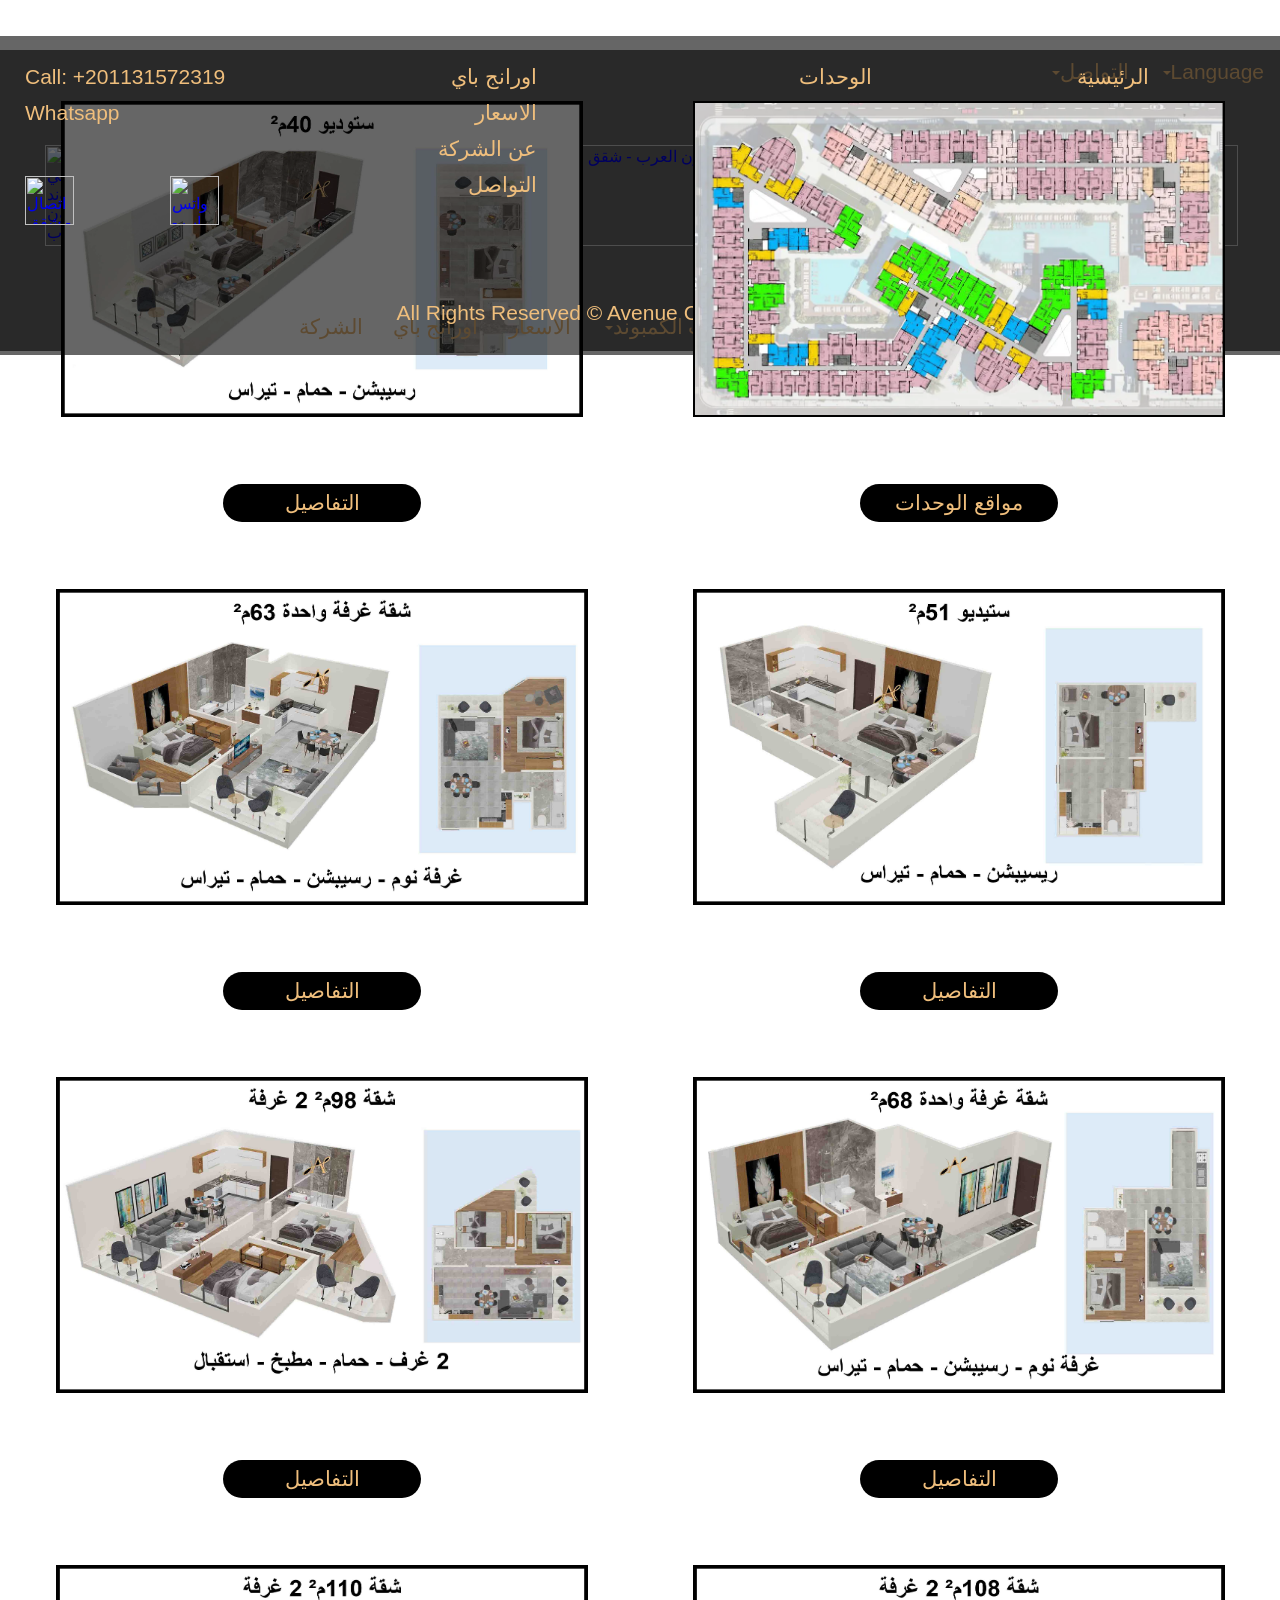
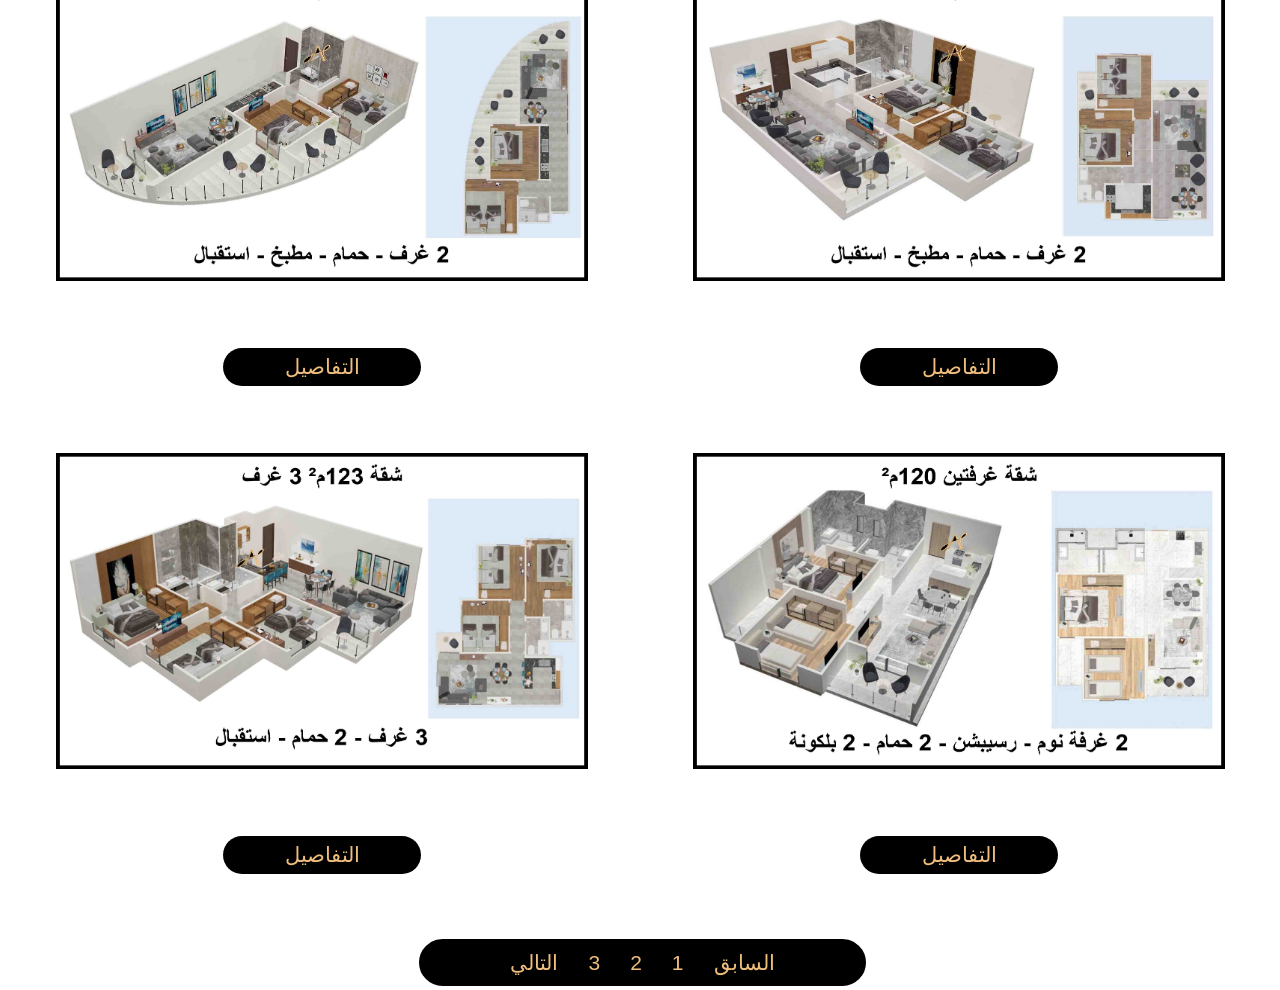
==== commit 61d257c4: "Add files via upload" ====
--- a/index.html
+++ b/index.html
@@ -1,4 +1,4 @@
-<!doctype html><html lang="ar-eg" dir="rtl"><head><meta charset="utf-8"><title>شقق للبيع بكمبوند افينيو بالغردقة - المقاولون العرب</title><meta name="description" content="شقق التراديلوكس للبيع في الغردقة بكمبوند افينيو المقاولون العرب متعددة النماذج والمساحات والاسعار ومدد التقسيط والارتفاعات بالغردقة البحر الاحمر"><meta name="keywords" content="شقق لبيع, كمبوند افينيو, المقاولون العرب, الغردقة البحر الاحمر"><meta name="author" content="hurghadaavenue-Ahmad-Kamel"><meta name="categories" content="شقق للبيع بكمبوند افينيو بالغردقة - المقاولون العرب"><meta name="robots" content="index, follow"><meta property="og:title" content="شقق للبيع بكمبوند افينيو بالغردقة - المقاولون العرب"><meta property="og:description" content="شقق التراديلوكس للبيع في الغردقة بكمبوند افينيو المقاولون العرب متعددة النماذج والمساحات والاسعار ومدد التقسيط والارتفاعات بالغردقة البحر الاحمر"><meta property="og:type" content="article"><meta property="og:url" content="https://hurghadaavenue.github.io"><meta property="og:image" content="https://hurghadaavenue.github.io/seoimges/شقق سكنية للبيع بالغردقة في كمبوند افينيو المقاولون العرب.jpg"><meta property="fb:app_id" content="2253015441597171"><meta name="twitter:card" content="summary_large_image"><meta name="twitter:title" content="شقق سكنية للبيع بالغردقة في كمبوند افينيو المقاولون العرب"><meta name="twitter:description" content="شقق التراديلوكس للبيع في الغردقة بكمبوند افينيو المقاولون العرب متعددة النماذج والمساحات والاسعار ومدد التقسيط والارتفاعات بالغردقة البحر الاحمر"><meta name="twitter:site" content="https://hurghadaavenue.github.io"><meta name="twitter:creator" content="@AhmadAlhawary01"><meta name="twitter:image" content="https://hurghadaavenue.github.io/seoimges/شقق سكنية للبيع بالغردقة في كمبوند افينيو المقاولون العرب.jpg"><meta name="twitter:image:alt" content="شقق سكنية للبيع بالغردقة في كمبوند افينيو المقاولون العرب"><meta name="generator" content="hurghadaavenue-Ahmad-Kamel"><meta name="viewport" content="width=device-width, initial-scale=1.0"><link href="https://hurghadaavenue.github.io" rel="canonical"><style>div#container{width:970px;position:relative;margin:0 auto 0 auto;text-align:left;}body{background-color:#FFFFFF;color:#000000;font-family:Arial;font-weight:normal;font-size:16px;line-height:1.1875;margin:0;text-align:center;}</style><style>@media only screen and (min-width: 1280px){}@media only screen and (min-width: 1024px) and (max-width: 1279px){}@media only screen and (min-width: 768px) and (max-width: 1023px){}@media only screen and (min-width: 640px) and (max-width: 767px){}@media only screen and (min-width: 480px) and (max-width: 639px){}@media only screen and (max-width: 479px){}</style><style>#wb_img-unit-01-arp1{direction:ltr;vertical-align:top;}#img-unit-01-arp1{border:0px solid #000000;border-radius:0px;box-sizing:border-box;padding:0;margin:0;left:0;top:0;width:100%;height:100%;}#bu-img-unit-01-arp1{box-sizing:border-box;line-height:36px;text-decoration:none;vertical-align:top;border:0px solid #0D6EFD;border-radius:45px;background-color:#000000;background-image:none;color:#EFBE7C;font-family:Arial;font-weight:normal;font-style:normal;font-size:21px;padding:1px 6px 1px 6px;text-align:center;-webkit-appearance:none;margin:0;}#bu-img-unit-01-arp1:focus{outline:0;}#wb_img-unit-02-arp1{direction:ltr;vertical-align:top;}#img-unit-02-arp1{border:0px solid #000000;border-radius:0px;box-sizing:border-box;padding:0;margin:0;left:0;top:0;width:100%;height:100%;}#bu-img-unit-02-arp1{box-sizing:border-box;line-height:36px;text-decoration:none;vertical-align:top;border:0px solid #0D6EFD;border-radius:45px;background-color:#000000;background-image:none;color:#EFBE7C;font-family:Arial;font-weight:normal;font-style:normal;font-size:21px;padding:1px 6px 1px 6px;text-align:center;-webkit-appearance:none;margin:0;}#bu-img-unit-02-arp1:focus{outline:0;}#wb_img-unit-03-arp1{direction:ltr;vertical-align:top;}#img-unit-03-arp1{border:0px solid #000000;border-radius:0px;box-sizing:border-box;padding:0;margin:0;left:0;top:0;width:100%;height:100%;}#bu-img-unit-03-arp1{box-sizing:border-box;line-height:36px;text-decoration:none;vertical-align:top;border:0px solid #0D6EFD;border-radius:45px;background-color:#000000;background-image:none;color:#EFBE7C;font-family:Arial;font-weight:normal;font-style:normal;font-size:21px;padding:1px 6px 1px 6px;text-align:center;-webkit-appearance:none;margin:0;}#bu-img-unit-03-arp1:focus{outline:0;}#wb_img-unit-04-arp1{direction:ltr;vertical-align:top;}#img-unit-04-arp1{border:0px solid #000000;border-radius:0px;box-sizing:border-box;padding:0;margin:0;left:0;top:0;width:100%;height:100%;}#bu-img-unit-04-arp1{box-sizing:border-box;line-height:36px;text-decoration:none;vertical-align:top;border:0px solid #0D6EFD;border-radius:45px;background-color:#000000;background-image:none;color:#EFBE7C;font-family:Arial;font-weight:normal;font-style:normal;font-size:21px;padding:1px 6px 1px 6px;text-align:center;-webkit-appearance:none;margin:0;}#bu-img-unit-04-arp1:focus{outline:0;}#wb_img-unit-05-arp1{direction:ltr;vertical-align:top;}#img-unit-05-arp1{border:0px solid #000000;border-radius:0px;box-sizing:border-box;padding:0;margin:0;left:0;top:0;width:100%;height:100%;}#bu-img-unit-05-arp1{box-sizing:border-box;line-height:36px;text-decoration:none;vertical-align:top;border:0px solid #0D6EFD;border-radius:45px;background-color:#000000;background-image:none;color:#EFBE7C;font-family:Arial;font-weight:normal;font-style:normal;font-size:21px;padding:1px 6px 1px 6px;text-align:center;-webkit-appearance:none;margin:0;}#bu-img-unit-05-arp1:focus{outline:0;}#wb_img-unit-06-arp1{direction:ltr;vertical-align:top;}#img-unit-06-arp1{border:0px solid #000000;border-radius:0px;box-sizing:border-box;padding:0;margin:0;left:0;top:0;width:100%;height:100%;}#bu-img-unit-06-arp1{box-sizing:border-box;line-height:36px;text-decoration:none;vertical-align:top;border:0px solid #0D6EFD;border-radius:45px;background-color:#000000;background-image:none;color:#EFBE7C;font-family:Arial;font-weight:normal;font-style:normal;font-size:21px;padding:1px 6px 1px 6px;text-align:center;-webkit-appearance:none;margin:0;}#bu-img-unit-06-arp1:focus{outline:0;}#wb_img-unit-07-arp1{direction:ltr;vertical-align:top;}#img-unit-07-arp1{border:0px solid #000000;border-radius:0px;box-sizing:border-box;padding:0;margin:0;left:0;top:0;width:100%;height:100%;}#bu-img-unit-07-arp1{box-sizing:border-box;line-height:36px;text-decoration:none;vertical-align:top;border:0px solid #0D6EFD;border-radius:45px;background-color:#000000;background-image:none;color:#EFBE7C;font-family:Arial;font-weight:normal;font-style:normal;font-size:21px;padding:1px 6px 1px 6px;text-align:center;-webkit-appearance:none;margin:0;}#bu-img-unit-07-arp1:focus{outline:0;}#wb_img-unit-08-arp1{direction:ltr;vertical-align:top;}#img-unit-08-arp1{border:0px solid #000000;border-radius:0px;box-sizing:border-box;padding:0;margin:0;left:0;top:0;width:100%;height:100%;}#bu-img-unit-08-arp1{box-sizing:border-box;line-height:36px;text-decoration:none;vertical-align:top;border:0px solid #0D6EFD;border-radius:45px;background-color:#000000;background-image:none;color:#EFBE7C;font-family:Arial;font-weight:normal;font-style:normal;font-size:21px;padding:1px 6px 1px 6px;text-align:center;-webkit-appearance:none;margin:0;}#bu-img-unit-08-arp1:focus{outline:0;}#wb_img-unit-09-arp1{direction:ltr;vertical-align:top;}#img-unit-09-arp1{border:0px solid #000000;border-radius:0px;box-sizing:border-box;padding:0;margin:0;left:0;top:0;width:100%;height:100%;}#bu-img-unit-09-arp1{box-sizing:border-box;line-height:36px;text-decoration:none;vertical-align:top;border:0px solid #0D6EFD;border-radius:45px;background-color:#000000;background-image:none;color:#EFBE7C;font-family:Arial;font-weight:normal;font-style:normal;font-size:21px;padding:1px 6px 1px 6px;text-align:center;-webkit-appearance:none;margin:0;}#bu-img-unit-09-arp1:focus{outline:0;}.en-counter-unuts-ex-prv-units-1-arp1 .nav{font-family:Arial;font-weight:normal;font-size:21px;font-style:normal;color:#FFFFFF;text-align:center;text-transform:none;}#en-counter-unuts-ex-prv-units-1-arp1,.en-counter-unuts-ex-prv-units-1-arp1 .nav,.en-counter-unuts-ex-prv-units-1-arp1 *{margin:0;padding:0;box-sizing:border-box;line-height:1;list-style:none;}.en-counter-unuts-ex-prv-units-1-arp1 .nav:before,.en-counter-unuts-ex-prv-units-1-arp1 .nav:after{content:" ";display:table;}.en-counter-unuts-ex-prv-units-1-arp1 .nav:after{clear:both;}.en-counter-unuts-ex-prv-units-1-arp1 .nav a{text-decoration:none;}.en-counter-unuts-ex-prv-units-1-arp1 .nav ul{margin-top:0;margin-bottom:0;}.en-counter-unuts-ex-prv-units-1-arp1 .nav ul ul{margin-bottom:0;}.en-counter-unuts-ex-prv-units-1-arp1 .container{margin-right:auto;margin-left:auto;padding:0;}.en-counter-unuts-ex-prv-units-1-arp1 .container:before,.en-counter-unuts-ex-prv-units-1-arp1 .container:after{content:" ";display:table;}.en-counter-unuts-ex-prv-units-1-arp1 .container:after{clear:both;}.en-counter-unuts-ex-prv-units-1-arp1 .collapse{display:none;}.en-counter-unuts-ex-prv-units-1-arp1 .collapse.show{display:block;}.en-counter-unuts-ex-prv-units-1-arp1 .collapsing{position:relative;height:0;overflow:hidden;transition:height .35s ease;}.en-counter-unuts-ex-prv-units-1-arp1 .arrow,.en-counter-unuts-ex-prv-units-1-arp1 .arrow-right{display:inline-block;width:0;height:0;margin-left:4px;vertical-align:middle;border-top:4px solid #000;border-right:4px solid transparent;border-left:4px solid transparent;border-bottom:0 dotted;}.en-counter-unuts-ex-prv-units-1-arp1 .dropdown{position:relative;}.en-counter-unuts-ex-prv-units-1-arp1 .dropdown-toggle:focus{outline:0;}.en-counter-unuts-ex-prv-units-1-arp1 .dropdown-menu{position:absolute;top:100%;left:0;z-index:1000;display:none;float:left;min-width:160px;padding:5px 0;margin:2px 0 0;list-style:none;font-size:21px;background-color:#000000;background-image:none;border:1px solid rgba(13,110,253,1.00);border-radius:10px;background-clip:padding-box;}.en-counter-unuts-ex-prv-units-1-arp1 .dropdown-menu .divider{height:1px;margin:9px 0;overflow:hidden;background-color:#0D6EFD;}.en-counter-unuts-ex-prv-units-1-arp1 .dropdown-menu > li > a{display:block;padding:3px 20px 3px 20px;clear:both;line-height:1.428571429;color:#FFFFFF;text-transform:none;white-space:nowrap;}.en-counter-unuts-ex-prv-units-1-arp1 .dropdown-menu > li > a:hover,.en-counter-unuts-ex-prv-units-1-arp1 .dropdown-menu > li > a:focus{text-decoration:none;color:#FFFFFF;background-color:#000000;background-image:none;}.en-counter-unuts-ex-prv-units-1-arp1 .dropdown-menu > li > a.active,.en-counter-unuts-ex-prv-units-1-arp1 .dropdown-menu > li > a.active:hover,.en-counter-unuts-ex-prv-units-1-arp1 .dropdown-menu > li > a.active:focus{color:#FFFFFF;background-color:#000000;background-image:none;text-decoration:none;outline:0;}.en-counter-unuts-ex-prv-units-1-arp1 .show > .dropdown-menu{display:block;}.en-counter-unuts-ex-prv-units-1-arp1 .show > a{outline:0;}.en-counter-unuts-ex-prv-units-1-arp1 .dropdown-header{display:block;padding:3px 20px;line-height:1.428571429;color:#aeaeae;}.en-counter-unuts-ex-prv-units-1-arp1 .dropdown-backdrop{position:fixed;left:0;right:0;bottom:0;top:0;z-index:990;}.en-counter-unuts-ex-prv-units-1-arp1 .nav > li{position:relative;display:block;}.en-counter-unuts-ex-prv-units-1-arp1 .nav > li > a{position:relative;display:block;padding:10px 15px 10px 15px;}.en-counter-unuts-ex-prv-units-1-arp1 .nav .show > a,.en-counter-unuts-ex-prv-units-1-arp1 .nav .show > a:hover,.en-counter-unuts-ex-prv-units-1-arp1 .nav .show > a:focus{border-color:#000000;}.en-counter-unuts-ex-prv-units-1-arp1 .nav .nav-divider{height:1px;margin:9px 0;overflow:hidden;background-color:#0D6EFD;}.en-counter-unuts-ex-prv-units-1-arp1 .nav .arrow{border-top-color:#000000;border-bottom-color:#000000;}.en-counter-unuts-ex-prv-units-1-arp1{position:relative;}.en-counter-unuts-ex-prv-units-1-arp1:before,.en-counter-unuts-ex-prv-units-1-arp1:after{content:" ";display:table;}.en-counter-unuts-ex-prv-units-1-arp1:after{clear:both;}.en-counter-unuts-ex-prv-units-1-arp1 .navbar-header:before,.en-counter-unuts-ex-prv-units-1-arp1 .navbar-header:after{content:" ";display:table;}.en-counter-unuts-ex-prv-units-1-arp1 .navbar-header:after{clear:both;}.en-counter-unuts-ex-prv-units-1-arp1-navbar-collapse{overflow-x:visible;-webkit-overflow-scrolling:touch;}.en-counter-unuts-ex-prv-units-1-arp1-navbar-collapse:before,.en-counter-unuts-ex-prv-units-1-arp1-navbar-collapse:after{content:" ";display:table;}.en-counter-unuts-ex-prv-units-1-arp1-navbar-collapse:after{clear:both;}.en-counter-unuts-ex-prv-units-1-arp1-navbar-collapse.show{overflow-y:auto;}.en-counter-unuts-ex-prv-units-1-arp1 .navbar-toggle{position:relative;float:right;width:52px;height:42px;padding:10px 15px 10px 15px;background-color:transparent;border:1px solid transparent;border-radius:30px;}.en-counter-unuts-ex-prv-units-1-arp1 .navbar-toggle .line{display:block;width:22px;height:4px;border-radius:0px;transition:all 500ms linear;}.en-counter-unuts-ex-prv-units-1-arp1 .navbar-toggle .line{margin:4px auto;}.en-counter-unuts-ex-prv-units-1-arp1 .navbar-toggle .line:first-child{margin-top:0px  !important;}.en-counter-unuts-ex-prv-units-1-arp1 .navbar-nav{margin:6px -15px;}.en-counter-unuts-ex-prv-units-1-arp1 .navbar-nav > li > .dropdown-menu{margin-top:0;}.en-counter-unuts-ex-prv-units-1-arp1 .navbar-nav > li > a{color:#FFFFFF;}.en-counter-unuts-ex-prv-units-1-arp1 .navbar-nav > li > a:hover,.en-counter-unuts-ex-prv-units-1-arp1 .navbar-nav > li > a:focus{background-color:#000000;background-image:none;color:#FFFFFF;text-decoration:none;}.en-counter-unuts-ex-prv-units-1-arp1 .navbar-nav > li > a.active,.en-counter-unuts-ex-prv-units-1-arp1 .navbar-nav > li > a.active:hover,.en-counter-unuts-ex-prv-units-1-arp1 .navbar-nav > li > a.active:focus{color:#FFFFFF;background-color:#000000;background-image:none;}.en-counter-unuts-ex-prv-units-1-arp1 .navbar-toggle{border:1px solid transparent;}.en-counter-unuts-ex-prv-units-1-arp1 .navbar-toggle:hover,.en-counter-unuts-ex-prv-units-1-arp1 .navbar-toggle:focus{background-color:transparent;}.en-counter-unuts-ex-prv-units-1-arp1 .navbar-toggle .line{background-color:#EFBE7C;}.en-counter-unuts-ex-prv-units-1-arp1-navbar-collapse{border-color:rgba(13,110,253,1.00);}.en-counter-unuts-ex-prv-units-1-arp1 .navbar-nav > .dropdown > a:hover .arrow,.en-counter-unuts-ex-prv-units-1-arp1 .navbar-nav > .dropdown > a:focus .arrow{border-top-color:#FFFFFF;border-bottom-color:#FFFFFF;}.en-counter-unuts-ex-prv-units-1-arp1 .navbar-nav > .show > a,.en-counter-unuts-ex-prv-units-1-arp1 .navbar-nav > .show > a:hover,.en-counter-unuts-ex-prv-units-1-arp1 .navbar-nav > .show > a:focus{background-color:#000000;background-image:none;color:#FFFFFF;}.en-counter-unuts-ex-prv-units-1-arp1 .navbar-nav > .show > a .arrow,.en-counter-unuts-ex-prv-units-1-arp1 .navbar-nav > .show > a:hover .arrow,.en-counter-unuts-ex-prv-units-1-arp1 .navbar-nav > .show > a:focus .arrow{border-top-color:#FFFFFF;border-bottom-color:#FFFFFF;}.en-counter-unuts-ex-prv-units-1-arp1 .navbar-nav > .dropdown > a .arrow{border-top-color:#FFFFFF;border-bottom-color:#FFFFFF;}.en-counter-unuts-ex-prv-units-1-arp1 .navbar-link{color:#FFFFFF;}.en-counter-unuts-ex-prv-units-1-arp1 .navbar-link:hover{color:#FFFFFF;}.en-counter-unuts-ex-prv-units-1-arp1 .navbar-header{color:#EFBE7C;}@media (min-width: 250px){.en-counter-unuts-ex-prv-units-1-arp1 .navbar-right .dropdown-menu{right:0;left:auto;}.en-counter-unuts-ex-prv-units-1-arp1 .navbar-header{float:left;}.en-counter-unuts-ex-prv-units-1-arp1-navbar-collapse{width:auto;border-top:0;box-shadow:none;}.en-counter-unuts-ex-prv-units-1-arp1-navbar-collapse.collapse{display:block !important;height:auto !important;padding-bottom:0;overflow:visible !important;}.en-counter-unuts-ex-prv-units-1-arp1-navbar-collapse.show{overflow-y:auto;}.en-counter-unuts-ex-prv-units-1-arp1 .navbar-toggle{display:none;}.en-counter-unuts-ex-prv-units-1-arp1 .navbar-nav{display:flex;flex-direction:row;justify-content:center;margin:0;}.en-counter-unuts-ex-prv-units-1-arp1 .navbar-nav > li{float:left;}.en-counter-unuts-ex-prv-units-1-arp1 .container > .navbar-header,.en-counter-unuts-ex-prv-units-1-arp1 .container > .en-counter-unuts-ex-prv-units-1-arp1-navbar-collapse{margin-right:0;margin-left:0;}.en-counter-unuts-ex-prv-units-1-arp1 .navbar-nav > .dropdown > a:hover .arrow,.en-counter-unuts-ex-prv-units-1-arp1 .navbar-nav > .dropdown > a:focus .arrow{border-top-color:#FFFFFF;border-bottom-color:#FFFFFF;}}@media (max-width: 250px){.en-counter-unuts-ex-prv-units-1-arp1{background-color:#000000;background-image:none;border:3px solid #000000;}.en-counter-unuts-ex-prv-units-1-arp1 .navbar-nav{margin:0;background-color:#000000;background-image:none;}.en-counter-unuts-ex-prv-units-1-arp1 .navbar-nav .show .dropdown-menu{position:static  !important;transform:translate3d(0px, 0px, 0px)  !important;float:none;width:auto;margin-top:0;background-color:transparent;border:0;box-shadow:none;}.en-counter-unuts-ex-prv-units-1-arp1 .navbar-nav .show .dropdown-menu > li > a,.en-counter-unuts-ex-prv-units-1-arp1 .navbar-nav .show .dropdown-menu .dropdown-header{padding:5px 5px 5px 5px;}.en-counter-unuts-ex-prv-units-1-arp1 .navbar-nav .show .dropdown-menu > li > a{line-height:20px;}}@media (min-width: 250px){.en-counter-unuts-ex-prv-units-1-arp1{background-color:#000000;background-image:none;border:3px solid #000000;border-radius:30px;}.en-counter-unuts-ex-prv-units-1-arp1 .navbar-nav > li > a{color:#EFBE7C;}.en-counter-unuts-ex-prv-units-1-arp1 .navbar-nav > li > a:hover,.en-counter-unuts-ex-prv-units-1-arp1 .navbar-nav > li > a:focus{color:#FFFFFF;background-color:#0A58CA;background-image:none;}.en-counter-unuts-ex-prv-units-1-arp1 .navbar-nav > li > a.active,.en-counter-unuts-ex-prv-units-1-arp1 .navbar-nav > li > a.active:hover,.en-counter-unuts-ex-prv-units-1-arp1 .navbar-nav > li > a.active:focus{color:#FFFFFF;background-color:#0A58CA;background-image:none;}.en-counter-unuts-ex-prv-units-1-arp1 .navbar-nav > .show > a,.en-counter-unuts-ex-prv-units-1-arp1 .navbar-nav > .show > a:hover,.en-counter-unuts-ex-prv-units-1-arp1 .navbar-nav > .show > a:focus{background-color:#0A58CA;background-image:none;color:#FFFFFF;}.en-counter-unuts-ex-prv-units-1-arp1 .navbar-nav > .dropdown > a:hover .arrow{border-top-color:#FFFFFF;border-bottom-color:#FFFFFF;}.en-counter-unuts-ex-prv-units-1-arp1 .navbar-nav > .dropdown > a .arrow{border-top-color:#EFBE7C;border-bottom-color:#EFBE7C;}.en-counter-unuts-ex-prv-units-1-arp1 .navbar-nav > li > a.active > .arrow,.en-counter-unuts-ex-prv-units-1-arp1 .navbar-nav > li > a.active:hover > .arrow,.en-counter-unuts-ex-prv-units-1-arp1 .navbar-nav > li > a.active:focus > .arrow{border-top-color:#FFFFFF;border-bottom-color:#FFFFFF;}.en-counter-unuts-ex-prv-units-1-arp1 .navbar-nav > .show > a .arrow,.en-counter-unuts-ex-prv-units-1-arp1 .navbar-nav > .show > a:hover .arrow,.en-counter-unuts-ex-prv-units-1-arp1 .navbar-nav > .show > a:focus .arrow{border-top-color:#FFFFFF;border-bottom-color:#FFFFFF;}.en-counter-unuts-ex-prv-units-1-arp1 .navbar-link{color:#EFBE7C;}.en-counter-unuts-ex-prv-units-1-arp1 .navbar-link:hover{color:#fff;}}.en-counter-unuts-ex-prv-units-1-arp1 .navbar-nav > li:first-child > a{border-top-left-radius:30px;border-bottom-left-radius:30px;}.en-counter-unuts-ex-prv-units-1-arp1 .dropdown-menu > li:last-child > a{border-bottom-left-radius:30px;border-bottom-right-radius:30px;}#en-counter-unuts-ex-prv-units-1-arp1 i{font-size:16px;position:relative;left:0;top:0;margin-right:4px;width:16px;}#wb_ar-img-compoundmap-arp1{direction:ltr;vertical-align:top;}#ar-img-compoundmap-arp1{border:2px solid #000000;border-radius:0px;box-sizing:border-box;padding:0;margin:0;left:0;top:0;width:100%;height:100%;}#ar-bu-compoundmap-arp1{box-sizing:border-box;line-height:36px;text-decoration:none;vertical-align:top;border:0px solid #0D6EFD;border-radius:45px;background-color:#000000;background-image:none;color:#EFBE7C;font-family:Arial;font-weight:normal;font-style:normal;font-size:21px;padding:1px 6px 1px 6px;text-align:center;-webkit-appearance:none;margin:0;}#ar-bu-compoundmap-arp1:focus{outline:0;}#wb_img-unit-04-arp1{position:absolute;left:554px;top:375px;width:341px;height:215px;z-index:6;}#wb_en-counter-unuts-ex-prv-units-1-arp1{position:absolute;left:287px;top:1733px;width:396px;height:66px;text-align:center;z-index:18;}#wb_img-unit-03-arp1{position:absolute;left:554px;top:1380px;width:341px;height:215px;z-index:4;}#wb_img-unit-02-arp1{position:absolute;left:77px;top:377px;width:341px;height:215px;z-index:2;}#wb_img-unit-01-arp1{position:absolute;left:554px;top:42px;width:341px;height:215px;z-index:0;}#bu-img-unit-09-arp1{position:absolute;left:144px;top:1634px;width:206px;height:38px;z-index:17;}#bu-img-unit-08-arp1{position:absolute;left:144px;top:1298px;width:206px;height:38px;z-index:15;}#bu-img-unit-07-arp1{position:absolute;left:621px;top:1301px;width:206px;height:38px;z-index:13;}#bu-img-unit-06-arp1{position:absolute;left:144px;top:965px;width:206px;height:38px;z-index:11;}#bu-img-unit-05-arp1{position:absolute;left:621px;top:966px;width:206px;height:38px;z-index:9;}#bu-img-unit-04-arp1{position:absolute;left:621px;top:631px;width:206px;height:38px;z-index:7;}#wb_img-unit-09-arp1{position:absolute;left:77px;top:1376px;width:341px;height:215px;z-index:16;}#bu-img-unit-03-arp1{position:absolute;left:621px;top:1634px;width:206px;height:38px;z-index:5;}#wb_img-unit-08-arp1{position:absolute;left:77px;top:1043px;width:341px;height:215px;z-index:14;}#bu-img-unit-02-arp1{position:absolute;left:144px;top:632px;width:206px;height:38px;z-index:3;}#wb_img-unit-07-arp1{position:absolute;left:554px;top:1045px;width:341px;height:215px;z-index:12;}#bu-img-unit-01-arp1{position:absolute;left:621px;top:297px;width:206px;height:38px;z-index:1;}#wb_ar-img-compoundmap-arp1{position:absolute;left:75px;top:40px;width:345px;height:219px;z-index:19;}#wb_img-unit-06-arp1{position:absolute;left:77px;top:710px;width:341px;height:215px;z-index:10;}#ar-bu-compoundmap-arp1{position:absolute;left:144px;top:299px;width:206px;height:38px;z-index:20;}#wb_img-unit-05-arp1{position:absolute;left:554px;top:710px;width:341px;height:215px;z-index:8;}@media only screen and (min-width: 1280px){div#container{width:1280px;}body{background-color:#FFFFFF;background-image:none;}#wb_img-unit-01-arp1{left:61px;top:51px;width:522px;height:316px;visibility:visible;display:inline;margin:0;padding:0;}#bu-img-unit-01-arp1{left:223px;top:434px;width:198px;height:38px;visibility:visible;display:inline;margin:0;padding:1px 6px 1px 6px;}#bu-img-unit-01-arp1{line-height:36px;}#wb_img-unit-02-arp1{left:693px;top:539px;width:532px;height:316px;visibility:visible;display:inline;margin:0;padding:0;}#bu-img-unit-02-arp1{left:860px;top:922px;width:198px;height:38px;visibility:visible;display:inline;margin:0;padding:1px 6px 1px 6px;}#bu-img-unit-02-arp1{line-height:36px;}#wb_img-unit-03-arp1{left:693px;top:2003px;width:532px;height:316px;visibility:visible;display:inline;margin:0;padding:0;}#bu-img-unit-03-arp1{left:860px;top:2386px;width:198px;height:38px;visibility:visible;display:inline;margin:0;padding:1px 6px 1px 6px;}#bu-img-unit-03-arp1{line-height:36px;}#wb_img-unit-04-arp1{left:56px;top:539px;width:532px;height:316px;visibility:visible;display:inline;margin:0;padding:0;}#bu-img-unit-04-arp1{left:223px;top:922px;width:198px;height:38px;visibility:visible;display:inline;margin:0;padding:1px 6px 1px 6px;}#bu-img-unit-04-arp1{line-height:36px;}#wb_img-unit-05-arp1{left:693px;top:1027px;width:532px;height:316px;visibility:visible;display:inline;margin:0;padding:0;}#bu-img-unit-05-arp1{left:860px;top:1410px;width:198px;height:38px;visibility:visible;display:inline;margin:0;padding:1px 6px 1px 6px;}#bu-img-unit-05-arp1{line-height:36px;}#wb_img-unit-06-arp1{left:56px;top:1027px;width:532px;height:316px;visibility:visible;display:inline;margin:0;padding:0;}#bu-img-unit-06-arp1{left:223px;top:1410px;width:198px;height:38px;visibility:visible;display:inline;margin:0;padding:1px 6px 1px 6px;}#bu-img-unit-06-arp1{line-height:36px;}#wb_img-unit-07-arp1{left:693px;top:1515px;width:532px;height:316px;visibility:visible;display:inline;margin:0;padding:0;}#bu-img-unit-07-arp1{left:860px;top:1898px;width:198px;height:38px;visibility:visible;display:inline;margin:0;padding:1px 6px 1px 6px;}#bu-img-unit-07-arp1{line-height:36px;}#wb_img-unit-08-arp1{left:56px;top:1515px;width:532px;height:316px;visibility:visible;display:inline;margin:0;padding:0;}#bu-img-unit-08-arp1{left:223px;top:1898px;width:198px;height:38px;visibility:visible;display:inline;margin:0;padding:1px 6px 1px 6px;}#bu-img-unit-08-arp1{line-height:36px;}#wb_img-unit-09-arp1{left:56px;top:2003px;width:532px;height:316px;visibility:visible;display:inline;margin:0;padding:0;}#bu-img-unit-09-arp1{left:223px;top:2386px;width:198px;height:38px;visibility:visible;display:inline;margin:0;padding:1px 6px 1px 6px;}#bu-img-unit-09-arp1{line-height:36px;}#wb_en-counter-unuts-ex-prv-units-1-arp1{left:419px;top:2489px;width:447px;height:51px;visibility:visible;display:inline;margin:0;}#en-counter-unuts-ex-prv-units-1-arp1,.en-counter-unuts-ex-prv-units-1-arp1 .nav,.en-counter-unuts-ex-prv-units-1-arp1 .dropdown-menu{font-weight:normal;font-size:21px;}#wb_ar-img-compoundmap-arp1{left:693px;top:51px;width:532px;height:316px;visibility:visible;display:inline;margin:0;padding:0;}#ar-bu-compoundmap-arp1{left:860px;top:434px;width:198px;height:38px;visibility:visible;display:inline;margin:0;padding:1px 6px 1px 6px;}#ar-bu-compoundmap-arp1{line-height:36px;}}@media only screen and (min-width: 1024px) and (max-width: 1279px){div#container{width:1024px;}body{background-color:#FFFFFF;background-image:none;}#wb_img-unit-01-arp1{left:50px;top:42px;width:414px;height:313px;visibility:visible;display:inline;margin:0;padding:0;}#bu-img-unit-01-arp1{left:138px;top:395px;width:238px;height:38px;visibility:visible;display:inline;margin:0;padding:1px 6px 1px 6px;}#bu-img-unit-01-arp1{line-height:36px;}#wb_img-unit-02-arp1{left:560px;top:473px;width:414px;height:313px;visibility:visible;display:inline;margin:0;padding:0;}#bu-img-unit-02-arp1{left:648px;top:826px;width:238px;height:38px;visibility:visible;display:inline;margin:0;padding:1px 6px 1px 6px;}#bu-img-unit-02-arp1{line-height:36px;}#wb_img-unit-03-arp1{left:560px;top:1766px;width:414px;height:313px;visibility:visible;display:inline;margin:0;padding:0;}#bu-img-unit-03-arp1{left:648px;top:2119px;width:238px;height:38px;visibility:visible;display:inline;margin:0;padding:1px 6px 1px 6px;}#bu-img-unit-03-arp1{line-height:36px;}#wb_img-unit-04-arp1{left:50px;top:473px;width:414px;height:313px;visibility:visible;display:inline;margin:0;padding:0;}#bu-img-unit-04-arp1{left:138px;top:826px;width:238px;height:38px;visibility:visible;display:inline;margin:0;padding:1px 6px 1px 6px;}#bu-img-unit-04-arp1{line-height:36px;}#wb_img-unit-05-arp1{left:560px;top:904px;width:414px;height:313px;visibility:visible;display:inline;margin:0;padding:0;}#bu-img-unit-05-arp1{left:648px;top:1257px;width:238px;height:38px;visibility:visible;display:inline;margin:0;padding:1px 6px 1px 6px;}#bu-img-unit-05-arp1{line-height:36px;}#wb_img-unit-06-arp1{left:50px;top:904px;width:414px;height:313px;visibility:visible;display:inline;margin:0;padding:0;}#bu-img-unit-06-arp1{left:138px;top:1257px;width:238px;height:38px;visibility:visible;display:inline;margin:0;padding:1px 6px 1px 6px;}#bu-img-unit-06-arp1{line-height:36px;}#wb_img-unit-07-arp1{left:560px;top:1335px;width:414px;height:313px;visibility:visible;display:inline;margin:0;padding:0;}#bu-img-unit-07-arp1{left:648px;top:1688px;width:238px;height:38px;visibility:visible;display:inline;margin:0;padding:1px 6px 1px 6px;}#bu-img-unit-07-arp1{line-height:36px;}#wb_img-unit-08-arp1{left:50px;top:1335px;width:414px;height:313px;visibility:visible;display:inline;margin:0;padding:0;}#bu-img-unit-08-arp1{left:138px;top:1688px;width:238px;height:38px;visibility:visible;display:inline;margin:0;padding:1px 6px 1px 6px;}#bu-img-unit-08-arp1{line-height:36px;}#wb_img-unit-09-arp1{left:50px;top:1766px;width:414px;height:313px;visibility:visible;display:inline;margin:0;padding:0;}#bu-img-unit-09-arp1{left:138px;top:2119px;width:238px;height:38px;visibility:visible;display:inline;margin:0;padding:1px 6px 1px 6px;}#bu-img-unit-09-arp1{line-height:36px;}#wb_en-counter-unuts-ex-prv-units-1-arp1{left:296px;top:2196px;width:435px;height:51px;visibility:visible;display:inline;margin:0;}#en-counter-unuts-ex-prv-units-1-arp1,.en-counter-unuts-ex-prv-units-1-arp1 .nav,.en-counter-unuts-ex-prv-units-1-arp1 .dropdown-menu{font-weight:normal;font-size:21px;}#wb_ar-img-compoundmap-arp1{left:560px;top:42px;width:414px;height:313px;visibility:visible;display:inline;margin:0;padding:0;}#ar-bu-compoundmap-arp1{left:648px;top:395px;width:238px;height:38px;visibility:visible;display:inline;margin:0;padding:1px 6px 1px 6px;}#ar-bu-compoundmap-arp1{line-height:36px;}}@media only screen and (min-width: 768px) and (max-width: 1023px){div#container{width:768px;}body{background-color:#FFFFFF;background-image:none;}#wb_img-unit-01-arp1{left:180px;top:800px;width:409px;height:252px;visibility:visible;display:inline;margin:0;padding:0;}#bu-img-unit-01-arp1{left:280px;top:1097px;width:208px;height:38px;visibility:visible;display:inline;margin:0;padding:1px 6px 1px 6px;}#bu-img-unit-01-arp1{line-height:36px;}#wb_img-unit-02-arp1{left:180px;top:420px;width:409px;height:252px;visibility:visible;display:inline;margin:0;padding:0;}#bu-img-unit-02-arp1{left:280px;top:717px;width:208px;height:38px;visibility:visible;display:inline;margin:0;padding:1px 6px 1px 6px;}#bu-img-unit-02-arp1{line-height:36px;}#wb_img-unit-03-arp1{left:180px;top:1180px;width:409px;height:252px;visibility:visible;display:inline;margin:0;padding:0;}#bu-img-unit-03-arp1{left:280px;top:1477px;width:208px;height:38px;visibility:visible;display:inline;margin:0;padding:1px 6px 1px 6px;}#bu-img-unit-03-arp1{line-height:36px;}#wb_img-unit-04-arp1{left:180px;top:1560px;width:409px;height:252px;visibility:visible;display:inline;margin:0;padding:0;}#bu-img-unit-04-arp1{left:280px;top:1857px;width:208px;height:38px;visibility:visible;display:inline;margin:0;padding:1px 6px 1px 6px;}#bu-img-unit-04-arp1{line-height:36px;}#wb_img-unit-05-arp1{left:180px;top:1940px;width:409px;height:252px;visibility:visible;display:inline;margin:0;padding:0;}#bu-img-unit-05-arp1{left:280px;top:2237px;width:208px;height:38px;visibility:visible;display:inline;margin:0;padding:1px 6px 1px 6px;}#bu-img-unit-05-arp1{line-height:36px;}#wb_img-unit-06-arp1{left:180px;top:2320px;width:409px;height:252px;visibility:visible;display:inline;margin:0;padding:0;}#bu-img-unit-06-arp1{left:280px;top:2617px;width:208px;height:38px;visibility:visible;display:inline;margin:0;padding:1px 6px 1px 6px;}#bu-img-unit-06-arp1{line-height:36px;}#wb_img-unit-07-arp1{left:180px;top:2700px;width:409px;height:252px;visibility:visible;display:inline;margin:0;padding:0;}#bu-img-unit-07-arp1{left:280px;top:2997px;width:208px;height:38px;visibility:visible;display:inline;margin:0;padding:1px 6px 1px 6px;}#bu-img-unit-07-arp1{line-height:36px;}#wb_img-unit-08-arp1{left:180px;top:3080px;width:409px;height:252px;visibility:visible;display:inline;margin:0;padding:0;}#bu-img-unit-08-arp1{left:280px;top:3377px;width:208px;height:38px;visibility:visible;display:inline;margin:0;padding:1px 6px 1px 6px;}#bu-img-unit-08-arp1{line-height:36px;}#wb_img-unit-09-arp1{left:180px;top:3460px;width:409px;height:252px;visibility:visible;display:inline;margin:0;padding:0;}#bu-img-unit-09-arp1{left:280px;top:3757px;width:208px;height:38px;visibility:visible;display:inline;margin:0;padding:1px 6px 1px 6px;}#bu-img-unit-09-arp1{line-height:36px;}#wb_en-counter-unuts-ex-prv-units-1-arp1{left:174px;top:3834px;width:421px;height:62px;visibility:visible;display:inline;margin:0;}#en-counter-unuts-ex-prv-units-1-arp1,.en-counter-unuts-ex-prv-units-1-arp1 .nav,.en-counter-unuts-ex-prv-units-1-arp1 .dropdown-menu{font-weight:normal;font-size:21px;}#wb_ar-img-compoundmap-arp1{left:180px;top:40px;width:409px;height:252px;visibility:visible;display:inline;margin:0;padding:0;}#ar-bu-compoundmap-arp1{left:280px;top:337px;width:208px;height:38px;visibility:visible;display:inline;margin:0;padding:1px 6px 1px 6px;}#ar-bu-compoundmap-arp1{line-height:36px;}}@media only screen and (min-width: 640px) and (max-width: 767px){div#container{width:640px;}body{background-color:#FFFFFF;background-image:none;}#wb_img-unit-01-arp1{left:154px;top:352px;width:332px;height:204px;visibility:visible;display:inline;margin:0;padding:0;}#bu-img-unit-01-arp1{left:222px;top:595px;width:197px;height:38px;visibility:visible;display:inline;margin:0;padding:1px 6px 1px 6px;}#bu-img-unit-01-arp1{line-height:36px;}#wb_img-unit-02-arp1{left:154px;top:672px;width:332px;height:204px;visibility:visible;display:inline;margin:0;padding:0;}#bu-img-unit-02-arp1{left:222px;top:915px;width:197px;height:38px;visibility:visible;display:inline;margin:0;padding:1px 6px 1px 6px;}#bu-img-unit-02-arp1{line-height:36px;}#wb_img-unit-03-arp1{left:154px;top:992px;width:332px;height:204px;visibility:visible;display:inline;margin:0;padding:0;}#bu-img-unit-03-arp1{left:222px;top:1235px;width:197px;height:38px;visibility:visible;display:inline;margin:0;padding:1px 6px 1px 6px;}#bu-img-unit-03-arp1{line-height:36px;}#wb_img-unit-04-arp1{left:154px;top:1312px;width:332px;height:204px;visibility:visible;display:inline;margin:0;padding:0;}#bu-img-unit-04-arp1{left:222px;top:1555px;width:197px;height:38px;visibility:visible;display:inline;margin:0;padding:1px 6px 1px 6px;}#bu-img-unit-04-arp1{line-height:36px;}#wb_img-unit-05-arp1{left:154px;top:1632px;width:332px;height:204px;visibility:visible;display:inline;margin:0;padding:0;}#bu-img-unit-05-arp1{left:222px;top:1875px;width:197px;height:38px;visibility:visible;display:inline;margin:0;padding:1px 6px 1px 6px;}#bu-img-unit-05-arp1{line-height:36px;}#wb_img-unit-06-arp1{left:154px;top:1952px;width:332px;height:204px;visibility:visible;display:inline;margin:0;padding:0;}#bu-img-unit-06-arp1{left:222px;top:2195px;width:197px;height:38px;visibility:visible;display:inline;margin:0;padding:1px 6px 1px 6px;}#bu-img-unit-06-arp1{line-height:36px;}#wb_img-unit-07-arp1{left:154px;top:2272px;width:332px;height:204px;visibility:visible;display:inline;margin:0;padding:0;}#bu-img-unit-07-arp1{left:222px;top:2515px;width:197px;height:38px;visibility:visible;display:inline;margin:0;padding:1px 6px 1px 6px;}#bu-img-unit-07-arp1{line-height:36px;}#wb_img-unit-08-arp1{left:154px;top:2592px;width:332px;height:204px;visibility:visible;display:inline;margin:0;padding:0;}#bu-img-unit-08-arp1{left:222px;top:2835px;width:197px;height:38px;visibility:visible;display:inline;margin:0;padding:1px 6px 1px 6px;}#bu-img-unit-08-arp1{line-height:36px;}#wb_img-unit-09-arp1{left:154px;top:2912px;width:332px;height:204px;visibility:visible;display:inline;margin:0;padding:0;}#bu-img-unit-09-arp1{left:222px;top:3155px;width:197px;height:38px;visibility:visible;display:inline;margin:0;padding:1px 6px 1px 6px;}#bu-img-unit-09-arp1{line-height:36px;}#wb_en-counter-unuts-ex-prv-units-1-arp1{left:133px;top:3230px;width:375px;height:51px;visibility:visible;display:inline;margin:0;}#en-counter-unuts-ex-prv-units-1-arp1,.en-counter-unuts-ex-prv-units-1-arp1 .nav,.en-counter-unuts-ex-prv-units-1-arp1 .dropdown-menu{font-weight:normal;font-size:21px;}#wb_ar-img-compoundmap-arp1{left:154px;top:32px;width:332px;height:204px;visibility:visible;display:inline;margin:0;padding:0;}#ar-bu-compoundmap-arp1{left:222px;top:275px;width:197px;height:38px;visibility:visible;display:inline;margin:0;padding:1px 6px 1px 6px;}#ar-bu-compoundmap-arp1{line-height:36px;}}@media only screen and (min-width: 480px) and (max-width: 639px){div#container{width:480px;}body{background-color:#FFFFFF;background-image:none;}#wb_img-unit-01-arp1{left:60px;top:342px;width:360px;height:206px;visibility:visible;display:inline;margin:0;padding:0;}#bu-img-unit-01-arp1{left:154px;top:580px;width:172px;height:38px;visibility:visible;display:inline;margin:0;padding:1px 6px 1px 6px;}#bu-img-unit-01-arp1{line-height:36px;}#wb_img-unit-02-arp1{left:60px;top:650px;width:360px;height:206px;visibility:visible;display:inline;margin:0;padding:0;}#bu-img-unit-02-arp1{left:154px;top:888px;width:172px;height:38px;visibility:visible;display:inline;margin:0;padding:1px 6px 1px 6px;}#bu-img-unit-02-arp1{line-height:36px;}#wb_img-unit-03-arp1{left:60px;top:958px;width:360px;height:206px;visibility:visible;display:inline;margin:0;padding:0;}#bu-img-unit-03-arp1{left:154px;top:1196px;width:172px;height:38px;visibility:visible;display:inline;margin:0;padding:1px 6px 1px 6px;}#bu-img-unit-03-arp1{line-height:36px;}#wb_img-unit-04-arp1{left:60px;top:1266px;width:360px;height:206px;visibility:visible;display:inline;margin:0;padding:0;}#bu-img-unit-04-arp1{left:154px;top:1504px;width:172px;height:38px;visibility:visible;display:inline;margin:0;padding:1px 6px 1px 6px;}#bu-img-unit-04-arp1{line-height:36px;}#wb_img-unit-05-arp1{left:60px;top:1574px;width:360px;height:206px;visibility:visible;display:inline;margin:0;padding:0;}#bu-img-unit-05-arp1{left:154px;top:1812px;width:172px;height:38px;visibility:visible;display:inline;margin:0;padding:1px 6px 1px 6px;}#bu-img-unit-05-arp1{line-height:36px;}#wb_img-unit-06-arp1{left:60px;top:1882px;width:360px;height:206px;visibility:visible;display:inline;margin:0;padding:0;}#bu-img-unit-06-arp1{left:154px;top:2120px;width:172px;height:38px;visibility:visible;display:inline;margin:0;padding:1px 6px 1px 6px;}#bu-img-unit-06-arp1{line-height:36px;}#wb_img-unit-07-arp1{left:60px;top:2190px;width:360px;height:206px;visibility:visible;display:inline;margin:0;padding:0;}#bu-img-unit-07-arp1{left:154px;top:2428px;width:172px;height:38px;visibility:visible;display:inline;margin:0;padding:1px 6px 1px 6px;}#bu-img-unit-07-arp1{line-height:36px;}#wb_img-unit-08-arp1{left:60px;top:2498px;width:360px;height:206px;visibility:visible;display:inline;margin:0;padding:0;}#bu-img-unit-08-arp1{left:154px;top:2736px;width:172px;height:38px;visibility:visible;display:inline;margin:0;padding:1px 6px 1px 6px;}#bu-img-unit-08-arp1{line-height:36px;}#wb_img-unit-09-arp1{left:60px;top:2806px;width:360px;height:206px;visibility:visible;display:inline;margin:0;padding:0;}#bu-img-unit-09-arp1{left:154px;top:3046px;width:172px;height:38px;visibility:visible;display:inline;margin:0;padding:1px 6px 1px 6px;}#bu-img-unit-09-arp1{line-height:36px;}#wb_en-counter-unuts-ex-prv-units-1-arp1{left:30px;top:3134px;width:421px;height:51px;visibility:visible;display:inline;margin:0;}#en-counter-unuts-ex-prv-units-1-arp1,.en-counter-unuts-ex-prv-units-1-arp1 .nav,.en-counter-unuts-ex-prv-units-1-arp1 .dropdown-menu{font-weight:normal;font-size:21px;}#wb_ar-img-compoundmap-arp1{left:60px;top:34px;width:360px;height:206px;visibility:visible;display:inline;margin:0;padding:0;}#ar-bu-compoundmap-arp1{left:154px;top:272px;width:172px;height:38px;visibility:visible;display:inline;margin:0;padding:1px 6px 1px 6px;}#ar-bu-compoundmap-arp1{line-height:36px;}}@media only screen and (max-width: 479px){div#container{width:320px;}body{background-color:#FFFFFF;background-image:none;}#wb_img-unit-01-arp1{left:40px;top:270px;width:240px;height:149px;visibility:visible;display:inline;margin:0;padding:0;}#bu-img-unit-01-arp1{left:72px;top:446px;width:176px;height:38px;visibility:visible;display:inline;margin:0;padding:1px 6px 1px 6px;}#bu-img-unit-01-arp1{line-height:36px;}#wb_img-unit-02-arp1{left:40px;top:511px;width:240px;height:149px;visibility:visible;display:inline;margin:0;padding:0;}#bu-img-unit-02-arp1{left:72px;top:687px;width:176px;height:38px;visibility:visible;display:inline;margin:0;padding:1px 6px 1px 6px;}#bu-img-unit-02-arp1{line-height:36px;}#wb_img-unit-03-arp1{left:40px;top:752px;width:240px;height:149px;visibility:visible;display:inline;margin:0;padding:0;}#bu-img-unit-03-arp1{left:72px;top:928px;width:176px;height:38px;visibility:visible;display:inline;margin:0;padding:1px 6px 1px 6px;}#bu-img-unit-03-arp1{line-height:36px;}#wb_img-unit-04-arp1{left:40px;top:993px;width:240px;height:149px;visibility:visible;display:inline;margin:0;padding:0;}#bu-img-unit-04-arp1{left:72px;top:1169px;width:176px;height:38px;visibility:visible;display:inline;margin:0;padding:1px 6px 1px 6px;}#bu-img-unit-04-arp1{line-height:36px;}#wb_img-unit-05-arp1{left:40px;top:1234px;width:240px;height:149px;visibility:visible;display:inline;margin:0;padding:0;}#bu-img-unit-05-arp1{left:72px;top:1410px;width:176px;height:38px;visibility:visible;display:inline;margin:0;padding:1px 6px 1px 6px;}#bu-img-unit-05-arp1{line-height:36px;}#wb_img-unit-06-arp1{left:40px;top:1475px;width:240px;height:149px;visibility:visible;display:inline;margin:0;padding:0;}#bu-img-unit-06-arp1{left:72px;top:1651px;width:176px;height:38px;visibility:visible;display:inline;margin:0;padding:1px 6px 1px 6px;}#bu-img-unit-06-arp1{line-height:36px;}#wb_img-unit-07-arp1{left:40px;top:1716px;width:240px;height:149px;visibility:visible;display:inline;margin:0;padding:0;}#bu-img-unit-07-arp1{left:72px;top:1892px;width:176px;height:38px;visibility:visible;display:inline;margin:0;padding:1px 6px 1px 6px;}#bu-img-unit-07-arp1{line-height:36px;}#wb_img-unit-08-arp1{left:40px;top:1957px;width:240px;height:149px;visibility:visible;display:inline;margin:0;padding:0;}#bu-img-unit-08-arp1{left:72px;top:2133px;width:176px;height:38px;visibility:visible;display:inline;margin:0;padding:1px 6px 1px 6px;}#bu-img-unit-08-arp1{line-height:36px;}#wb_img-unit-09-arp1{left:40px;top:2198px;width:240px;height:149px;visibility:visible;display:inline;margin:0;padding:0;}#bu-img-unit-09-arp1{left:72px;top:2368px;width:176px;height:38px;visibility:visible;display:inline;margin:0;padding:1px 6px 1px 6px;}#bu-img-unit-09-arp1{line-height:36px;}#wb_en-counter-unuts-ex-prv-units-1-arp1{left:23px;top:2455px;width:275px;height:62px;visibility:visible;display:inline;margin:0;}#en-counter-unuts-ex-prv-units-1-arp1,.en-counter-unuts-ex-prv-units-1-arp1 .nav,.en-counter-unuts-ex-prv-units-1-arp1 .dropdown-menu{font-weight:normal;font-size:21px;}#wb_ar-img-compoundmap-arp1{left:40px;top:29px;width:240px;height:149px;visibility:visible;display:inline;margin:0;padding:0;}#ar-bu-compoundmap-arp1{left:72px;top:205px;width:176px;height:38px;visibility:visible;display:inline;margin:0;padding:1px 6px 1px 6px;}#ar-bu-compoundmap-arp1{line-height:36px;}}</style></head><body><div id="site-header"></div><div id="container"><div id="wb_img-unit-01-arp1"><a href="https://hurghadaavenue.github.io/03-ar-studio-40m.html" title="شقة ستوديو للبيع 50م² بكمبوند افينيو الغردقة"><img src="imagesmain/شقة ستوديو للبيع في الغردقة بكمبوند افينيو 40م².jpg" srcset="imagesmain/شقة ستوديو للبيع في الغردقة بكمبوند افينيو 40م².jpg 2x" id="img-unit-01-arp1" alt="شقة ستوديو للبيع 50م² بكمبوند افينيو الغردقة المقاولون العرب" width="341" height="210"></a></div><a id="bu-img-unit-01-arp1" href="https://hurghadaavenue.github.io/03-ar-studio-40m.html" title="شقق استيديو للبيع بالغردقة 40م² كمبوند افينيو">التفاصيل</a><div id="wb_img-unit-02-arp1"><a href="https://hurghadaavenue.github.io/02-ar-studio-51m.html" title="شقق للبيع بكمبوند المقاولون العرب بالغردقة 51م²"><img src="imagesmain/ستوديو للبيع فث الغردقة 51م² بكمبوند افينيو.jpg" srcset="imagesmain/ستوديو للبيع فث الغردقة 51م² بكمبوند افينيو.jpg 2x" id="img-unit-02-arp1" alt="شقق ستوديو 51م² للبيع بالغردقة كمبوند افينيو" width="341" height="210"></a></div><a id="bu-img-unit-02-arp1" href="https://hurghadaavenue.github.io/02-ar-studio-51m.html" title="ستوديو 51م² للبيع بالغردقة">التفاصيل</a><div id="wb_img-unit-03-arp1"><a href="https://hurghadaavenue.github.io/12-twobedrooms-120m.html" title="شقق للبيع بكمبوند المقاولون العرب بالغردقة 120م²"><img src="imagesmain/شقة 120م² للبيع في الغردقة Aneue Compound.jpg" id="img-unit-03-arp1" alt="شقق للبيع بكمبوند المقاولون العرب بالغردقة 120م²" width="341" height="210"></a></div><a id="bu-img-unit-03-arp1" href="https://hurghadaavenue.github.io/12-twobedrooms-120m.html" title="المقاولون العرب - شقق 120م² للبيع بالغردقة">التفاصيل</a><div id="wb_img-unit-04-arp1"><a href="https://hurghadaavenue.github.io/04-onebedroom-63m.html" title="المقاولون العرب - شقق 63م² للبيع بالغردقة"><img src="imagesmain/شقة غرفة واحدة 63م² للبيع في الغردقة بكمبوند افينيو.jpg" srcset="imagesmain/شقة غرفة واحدة 63م² للبيع في الغردقة بكمبوند افينيو.jpg 2x" id="img-unit-04-arp1" alt="المقاولون العرب - شقق 63م² للبيع بالغردقة" width="341" height="210"></a></div><a id="bu-img-unit-04-arp1" href="https://hurghadaavenue.github.io/04-onebedroom-63m.html" title="المقاولون العرب - شقة 63م² للبيع بالغردقة">التفاصيل</a><div id="wb_img-unit-05-arp1"><a href="https://hurghadaavenue.github.io/05-onebedroom-68m.html" title="شقق للبيع بكمبوند المقاولون العرب في الغردقة 68م²"><img src="imagesmain/شقة غرفة واحدة 68م² للبيع بالغردقة المقاولون العرب.jpg" id="img-unit-05-arp1" alt="شقق للبيع بكمبوند المقاولون العرب في الغردقة 68م²" width="341" height="210"></a></div><a id="bu-img-unit-05-arp1" href="https://hurghadaavenue.github.io/05-onebedroom-68m.html" title="المقاولون العرب - شقق 68م² للبيع بالغردقة">التفاصيل</a><div id="wb_img-unit-06-arp1"><a href="https://hurghadaavenue.github.io/06-twobedrooms-98m.html" title="شقق للبيع بكمبوند المقاولون العرب في الغردقة 98م²"><img src="imagesmain/شقة للبيع في الغردقة 98م² - كمباوند افينيو الغردقة.jpg" id="img-unit-06-arp1" alt="شقق للبيع بكمبوند المقاولون العرب في الغردقة 98م²" width="341" height="210"></a></div><a id="bu-img-unit-06-arp1" href="https://hurghadaavenue.github.io/06-twobedrooms-98m.html" title="المقاولون العرب - شقق 98م² للبيع بالغردقة">التفاصيل</a><div id="wb_img-unit-07-arp1"><a href="https://hurghadaavenue.github.io/07-twobedrooms-108m.html" title="شقق للبيع بكمبوند المقاولون العرب في الغردقة 108م²"><img src="imagesmain/شقة للبيع بالغردقة 108م² داخل كمبوند افينيو الغردقة.jpg" id="img-unit-07-arp1" alt="شقق للبيع بكمبوند المقاولون العرب في الغردقة 108م²" width="341" height="210"></a></div><a id="bu-img-unit-07-arp1" href="https://hurghadaavenue.github.io/07-twobedrooms-108m.html" title="المقاولون العرب - شقق 108م² للبيع بالغردقة">التفاصيل</a><div id="wb_img-unit-08-arp1"><a href="https://hurghadaavenue.github.io/08-twobedrooms-110m.html" title="شقق من المقاولون العرب للبيع في الغردقة 110م²"><img src="imagesmain/شقة للبيع بالغردقة 110م² بكمبوند افينيو الغردقة.jpg" id="img-unit-08-arp1" alt="شقق من المقاولون العرب للبيع في الغردقة 110م²" width="341" height="210"></a></div><a id="bu-img-unit-08-arp1" href="https://hurghadaavenue.github.io/08-twobedrooms-110m.html" title="المقاولون العرب - شقة 110م² للبيع بالغردقة">التفاصيل</a><div id="wb_img-unit-09-arp1"><a href="https://hurghadaavenue.github.io/09-threebedrooms-123m.html" title="شقق من المقاولون العرب للبيع في الغردقة 123م²"><img src="imagesmain/شقة للبيع بالغردقة 123م² في كمبوند افينيو الغردقة.jpg" id="img-unit-09-arp1" alt="شقق من المقاولون العرب للبيع في الغردقة 123م²" width="341" height="210"></a></div><a id="bu-img-unit-09-arp1" href="https://hurghadaavenue.github.io/09-threebedrooms-123m.html" title="المقاولون العرب - شقق 123م² للبيع في الغردقة">التفاصيل</a><div id="wb_en-counter-unuts-ex-prv-units-1-arp1"><div id="en-counter-unuts-ex-prv-units-1-arp1" class="en-counter-unuts-ex-prv-units-1-arp1" style="width:100%;height:auto !important;"><div class="container"><div class="navbar-header"><button title="Dropdown Menu" type="button" class="navbar-toggle" data-bs-toggle="collapse" data-bs-target=".en-counter-unuts-ex-prv-units-1-arp1-navbar-collapse"><span class="line"></span><span class="line"></span><span class="line"></span></button></div><div class="en-counter-unuts-ex-prv-units-1-arp1-navbar-collapse collapse"><ul class="nav navbar-nav"><li class="nav-item"><a href="https://hurghadaavenue.github.io/11-threebedrooms-145m.html" class="nav-link">السابق</a></li><li class="nav-item"><a href="https://hurghadaavenue.github.io/03-ar-studio-40m.html" class="nav-link">1</a></li><li class="nav-item"><a href="https://hurghadaavenue.github.io/01-ar-studio-50m.html" class="nav-link">2</a></li><li class="nav-item"><a href="https://hurghadaavenue.github.io/02-ar-studio-51m.html" class="nav-link">3</a></li><li class="nav-item"><a href="https://hurghadaavenue.github.io/ar-units.html" class="nav-link">التالي</a></li></ul></div></div></div></div><div id="wb_ar-img-compoundmap-arp1"><a href="https://hurghadaavenue.github.io/ar-compound-map.html" title="شقق الترا\يلوكس للبيع بكمبوند المقاولون العرب بالغردقة"><img src="imagesmain/ar-project-floorplan.webp" srcset="imagesmain/ar-project-floorplan.webp 2x" id="ar-img-compoundmap-arp1" alt="خريطة الكمبوند - شقق للبيع في الغردقة" width="341" height="202"></a></div><a id="ar-bu-compoundmap-arp1" href="https://hurghadaavenue.github.io/ar-compound-map.html" title="ستوديو 51م² للبيع بالغردقة">مواقع الوحدات</a></div><div id="site-footer"></div><link rel="stylesheet" href="style.css"><script src="popper.min.js"></script><script src="bootstrap.min.js"></script><script>
+<div id="site-header"></div><!doctype html><html lang="ar-eg" dir="rtl"><head><meta charset="utf-8"><title>شقق للبيع بكمبوند افينيو بالغردقة - المقاولون العرب</title><meta name="description" content="شقق التراديلوكس للبيع في الغردقة بكمبوند افينيو المقاولون العرب متعددة النماذج والمساحات والاسعار ومدد التقسيط والارتفاعات بالغردقة البحر الاحمر"><meta name="keywords" content="شقق لبيع, كمبوند افينيو, المقاولون العرب, الغردقة البحر الاحمر"><meta name="author" content="hurghadaavenue-Ahmad-Kamel"><meta name="categories" content="شقق للبيع بكمبوند افينيو بالغردقة - المقاولون العرب"><meta name="robots" content="index, follow"><meta property="og:title" content="شقق للبيع بكمبوند افينيو بالغردقة - المقاولون العرب"><meta property="og:description" content="شقق التراديلوكس للبيع في الغردقة بكمبوند افينيو المقاولون العرب متعددة النماذج والمساحات والاسعار ومدد التقسيط والارتفاعات بالغردقة البحر الاحمر"><meta property="og:type" content="article"><meta property="og:url" content="https://hurghadaavenue.github.io"><meta property="og:image" content="https://hurghadaavenue.github.io/seoimges/شقق سكنية للبيع بالغردقة في كمبوند افينيو المقاولون العرب.jpg"><meta property="fb:app_id" content="2253015441597171"><meta name="twitter:card" content="summary_large_image"><meta name="twitter:title" content="شقق سكنية للبيع بالغردقة في كمبوند افينيو المقاولون العرب"><meta name="twitter:description" content="شقق التراديلوكس للبيع في الغردقة بكمبوند افينيو المقاولون العرب متعددة النماذج والمساحات والاسعار ومدد التقسيط والارتفاعات بالغردقة البحر الاحمر"><meta name="twitter:site" content="https://hurghadaavenue.github.io"><meta name="twitter:creator" content="@AhmadAlhawary01"><meta name="twitter:image" content="https://hurghadaavenue.github.io/seoimges/شقق سكنية للبيع بالغردقة في كمبوند افينيو المقاولون العرب.jpg"><meta name="twitter:image:alt" content="شقق سكنية للبيع بالغردقة في كمبوند افينيو المقاولون العرب"><meta name="generator" content="hurghadaavenue-Ahmad-Kamel"><meta name="viewport" content="width=device-width, initial-scale=1.0"><link href="https://hurghadaavenue.github.io" rel="canonical"><style>div#container{width:970px;position:relative;margin:0 auto 0 auto;text-align:left;}body{background-color:#FFFFFF;color:#000000;font-family:Arial;font-weight:normal;font-size:16px;line-height:1.1875;margin:0;text-align:center;}</style><style>@media only screen and (min-width: 1280px){}@media only screen and (min-width: 1024px) and (max-width: 1279px){}@media only screen and (min-width: 768px) and (max-width: 1023px){}@media only screen and (min-width: 640px) and (max-width: 767px){}@media only screen and (min-width: 480px) and (max-width: 639px){}@media only screen and (max-width: 479px){}</style><style>#wb_img-unit-01-arp1{direction:ltr;vertical-align:top;}#img-unit-01-arp1{border:0px solid #000000;border-radius:0px;box-sizing:border-box;padding:0;margin:0;left:0;top:0;width:100%;height:100%;}#bu-img-unit-01-arp1{box-sizing:border-box;line-height:36px;text-decoration:none;vertical-align:top;border:0px solid #0D6EFD;border-radius:45px;background-color:#000000;background-image:none;color:#EFBE7C;font-family:Arial;font-weight:normal;font-style:normal;font-size:21px;padding:1px 6px 1px 6px;text-align:center;-webkit-appearance:none;margin:0;}#bu-img-unit-01-arp1:focus{outline:0;}#wb_img-unit-02-arp1{direction:ltr;vertical-align:top;}#img-unit-02-arp1{border:0px solid #000000;border-radius:0px;box-sizing:border-box;padding:0;margin:0;left:0;top:0;width:100%;height:100%;}#bu-img-unit-02-arp1{box-sizing:border-box;line-height:36px;text-decoration:none;vertical-align:top;border:0px solid #0D6EFD;border-radius:45px;background-color:#000000;background-image:none;color:#EFBE7C;font-family:Arial;font-weight:normal;font-style:normal;font-size:21px;padding:1px 6px 1px 6px;text-align:center;-webkit-appearance:none;margin:0;}#bu-img-unit-02-arp1:focus{outline:0;}#wb_img-unit-03-arp1{direction:ltr;vertical-align:top;}#img-unit-03-arp1{border:0px solid #000000;border-radius:0px;box-sizing:border-box;padding:0;margin:0;left:0;top:0;width:100%;height:100%;}#bu-img-unit-03-arp1{box-sizing:border-box;line-height:36px;text-decoration:none;vertical-align:top;border:0px solid #0D6EFD;border-radius:45px;background-color:#000000;background-image:none;color:#EFBE7C;font-family:Arial;font-weight:normal;font-style:normal;font-size:21px;padding:1px 6px 1px 6px;text-align:center;-webkit-appearance:none;margin:0;}#bu-img-unit-03-arp1:focus{outline:0;}#wb_img-unit-04-arp1{direction:ltr;vertical-align:top;}#img-unit-04-arp1{border:0px solid #000000;border-radius:0px;box-sizing:border-box;padding:0;margin:0;left:0;top:0;width:100%;height:100%;}#bu-img-unit-04-arp1{box-sizing:border-box;line-height:36px;text-decoration:none;vertical-align:top;border:0px solid #0D6EFD;border-radius:45px;background-color:#000000;background-image:none;color:#EFBE7C;font-family:Arial;font-weight:normal;font-style:normal;font-size:21px;padding:1px 6px 1px 6px;text-align:center;-webkit-appearance:none;margin:0;}#bu-img-unit-04-arp1:focus{outline:0;}#wb_img-unit-05-arp1{direction:ltr;vertical-align:top;}#img-unit-05-arp1{border:0px solid #000000;border-radius:0px;box-sizing:border-box;padding:0;margin:0;left:0;top:0;width:100%;height:100%;}#bu-img-unit-05-arp1{box-sizing:border-box;line-height:36px;text-decoration:none;vertical-align:top;border:0px solid #0D6EFD;border-radius:45px;background-color:#000000;background-image:none;color:#EFBE7C;font-family:Arial;font-weight:normal;font-style:normal;font-size:21px;padding:1px 6px 1px 6px;text-align:center;-webkit-appearance:none;margin:0;}#bu-img-unit-05-arp1:focus{outline:0;}#wb_img-unit-06-arp1{direction:ltr;vertical-align:top;}#img-unit-06-arp1{border:0px solid #000000;border-radius:0px;box-sizing:border-box;padding:0;margin:0;left:0;top:0;width:100%;height:100%;}#bu-img-unit-06-arp1{box-sizing:border-box;line-height:36px;text-decoration:none;vertical-align:top;border:0px solid #0D6EFD;border-radius:45px;background-color:#000000;background-image:none;color:#EFBE7C;font-family:Arial;font-weight:normal;font-style:normal;font-size:21px;padding:1px 6px 1px 6px;text-align:center;-webkit-appearance:none;margin:0;}#bu-img-unit-06-arp1:focus{outline:0;}#wb_img-unit-07-arp1{direction:ltr;vertical-align:top;}#img-unit-07-arp1{border:0px solid #000000;border-radius:0px;box-sizing:border-box;padding:0;margin:0;left:0;top:0;width:100%;height:100%;}#bu-img-unit-07-arp1{box-sizing:border-box;line-height:36px;text-decoration:none;vertical-align:top;border:0px solid #0D6EFD;border-radius:45px;background-color:#000000;background-image:none;color:#EFBE7C;font-family:Arial;font-weight:normal;font-style:normal;font-size:21px;padding:1px 6px 1px 6px;text-align:center;-webkit-appearance:none;margin:0;}#bu-img-unit-07-arp1:focus{outline:0;}#wb_img-unit-08-arp1{direction:ltr;vertical-align:top;}#img-unit-08-arp1{border:0px solid #000000;border-radius:0px;box-sizing:border-box;padding:0;margin:0;left:0;top:0;width:100%;height:100%;}#bu-img-unit-08-arp1{box-sizing:border-box;line-height:36px;text-decoration:none;vertical-align:top;border:0px solid #0D6EFD;border-radius:45px;background-color:#000000;background-image:none;color:#EFBE7C;font-family:Arial;font-weight:normal;font-style:normal;font-size:21px;padding:1px 6px 1px 6px;text-align:center;-webkit-appearance:none;margin:0;}#bu-img-unit-08-arp1:focus{outline:0;}#wb_img-unit-09-arp1{direction:ltr;vertical-align:top;}#img-unit-09-arp1{border:0px solid #000000;border-radius:0px;box-sizing:border-box;padding:0;margin:0;left:0;top:0;width:100%;height:100%;}#bu-img-unit-09-arp1{box-sizing:border-box;line-height:36px;text-decoration:none;vertical-align:top;border:0px solid #0D6EFD;border-radius:45px;background-color:#000000;background-image:none;color:#EFBE7C;font-family:Arial;font-weight:normal;font-style:normal;font-size:21px;padding:1px 6px 1px 6px;text-align:center;-webkit-appearance:none;margin:0;}#bu-img-unit-09-arp1:focus{outline:0;}.en-counter-unuts-ex-prv-units-1-arp1 .nav{font-family:Arial;font-weight:normal;font-size:21px;font-style:normal;color:#FFFFFF;text-align:center;text-transform:none;}#en-counter-unuts-ex-prv-units-1-arp1,.en-counter-unuts-ex-prv-units-1-arp1 .nav,.en-counter-unuts-ex-prv-units-1-arp1 *{margin:0;padding:0;box-sizing:border-box;line-height:1;list-style:none;}.en-counter-unuts-ex-prv-units-1-arp1 .nav:before,.en-counter-unuts-ex-prv-units-1-arp1 .nav:after{content:" ";display:table;}.en-counter-unuts-ex-prv-units-1-arp1 .nav:after{clear:both;}.en-counter-unuts-ex-prv-units-1-arp1 .nav a{text-decoration:none;}.en-counter-unuts-ex-prv-units-1-arp1 .nav ul{margin-top:0;margin-bottom:0;}.en-counter-unuts-ex-prv-units-1-arp1 .nav ul ul{margin-bottom:0;}.en-counter-unuts-ex-prv-units-1-arp1 .container{margin-right:auto;margin-left:auto;padding:0;}.en-counter-unuts-ex-prv-units-1-arp1 .container:before,.en-counter-unuts-ex-prv-units-1-arp1 .container:after{content:" ";display:table;}.en-counter-unuts-ex-prv-units-1-arp1 .container:after{clear:both;}.en-counter-unuts-ex-prv-units-1-arp1 .collapse{display:none;}.en-counter-unuts-ex-prv-units-1-arp1 .collapse.show{display:block;}.en-counter-unuts-ex-prv-units-1-arp1 .collapsing{position:relative;height:0;overflow:hidden;transition:height .35s ease;}.en-counter-unuts-ex-prv-units-1-arp1 .arrow,.en-counter-unuts-ex-prv-units-1-arp1 .arrow-right{display:inline-block;width:0;height:0;margin-left:4px;vertical-align:middle;border-top:4px solid #000;border-right:4px solid transparent;border-left:4px solid transparent;border-bottom:0 dotted;}.en-counter-unuts-ex-prv-units-1-arp1 .dropdown{position:relative;}.en-counter-unuts-ex-prv-units-1-arp1 .dropdown-toggle:focus{outline:0;}.en-counter-unuts-ex-prv-units-1-arp1 .dropdown-menu{position:absolute;top:100%;left:0;z-index:1000;display:none;float:left;min-width:160px;padding:5px 0;margin:2px 0 0;list-style:none;font-size:21px;background-color:#000000;background-image:none;border:1px solid rgba(13,110,253,1.00);border-radius:10px;background-clip:padding-box;}.en-counter-unuts-ex-prv-units-1-arp1 .dropdown-menu .divider{height:1px;margin:9px 0;overflow:hidden;background-color:#0D6EFD;}.en-counter-unuts-ex-prv-units-1-arp1 .dropdown-menu > li > a{display:block;padding:3px 20px 3px 20px;clear:both;line-height:1.428571429;color:#FFFFFF;text-transform:none;white-space:nowrap;}.en-counter-unuts-ex-prv-units-1-arp1 .dropdown-menu > li > a:hover,.en-counter-unuts-ex-prv-units-1-arp1 .dropdown-menu > li > a:focus{text-decoration:none;color:#FFFFFF;background-color:#000000;background-image:none;}.en-counter-unuts-ex-prv-units-1-arp1 .dropdown-menu > li > a.active,.en-counter-unuts-ex-prv-units-1-arp1 .dropdown-menu > li > a.active:hover,.en-counter-unuts-ex-prv-units-1-arp1 .dropdown-menu > li > a.active:focus{color:#FFFFFF;background-color:#000000;background-image:none;text-decoration:none;outline:0;}.en-counter-unuts-ex-prv-units-1-arp1 .show > .dropdown-menu{display:block;}.en-counter-unuts-ex-prv-units-1-arp1 .show > a{outline:0;}.en-counter-unuts-ex-prv-units-1-arp1 .dropdown-header{display:block;padding:3px 20px;line-height:1.428571429;color:#aeaeae;}.en-counter-unuts-ex-prv-units-1-arp1 .dropdown-backdrop{position:fixed;left:0;right:0;bottom:0;top:0;z-index:990;}.en-counter-unuts-ex-prv-units-1-arp1 .nav > li{position:relative;display:block;}.en-counter-unuts-ex-prv-units-1-arp1 .nav > li > a{position:relative;display:block;padding:10px 15px 10px 15px;}.en-counter-unuts-ex-prv-units-1-arp1 .nav .show > a,.en-counter-unuts-ex-prv-units-1-arp1 .nav .show > a:hover,.en-counter-unuts-ex-prv-units-1-arp1 .nav .show > a:focus{border-color:#000000;}.en-counter-unuts-ex-prv-units-1-arp1 .nav .nav-divider{height:1px;margin:9px 0;overflow:hidden;background-color:#0D6EFD;}.en-counter-unuts-ex-prv-units-1-arp1 .nav .arrow{border-top-color:#000000;border-bottom-color:#000000;}.en-counter-unuts-ex-prv-units-1-arp1{position:relative;}.en-counter-unuts-ex-prv-units-1-arp1:before,.en-counter-unuts-ex-prv-units-1-arp1:after{content:" ";display:table;}.en-counter-unuts-ex-prv-units-1-arp1:after{clear:both;}.en-counter-unuts-ex-prv-units-1-arp1 .navbar-header:before,.en-counter-unuts-ex-prv-units-1-arp1 .navbar-header:after{content:" ";display:table;}.en-counter-unuts-ex-prv-units-1-arp1 .navbar-header:after{clear:both;}.en-counter-unuts-ex-prv-units-1-arp1-navbar-collapse{overflow-x:visible;-webkit-overflow-scrolling:touch;}.en-counter-unuts-ex-prv-units-1-arp1-navbar-collapse:before,.en-counter-unuts-ex-prv-units-1-arp1-navbar-collapse:after{content:" ";display:table;}.en-counter-unuts-ex-prv-units-1-arp1-navbar-collapse:after{clear:both;}.en-counter-unuts-ex-prv-units-1-arp1-navbar-collapse.show{overflow-y:auto;}.en-counter-unuts-ex-prv-units-1-arp1 .navbar-toggle{position:relative;float:right;width:52px;height:42px;padding:10px 15px 10px 15px;background-color:transparent;border:1px solid transparent;border-radius:30px;}.en-counter-unuts-ex-prv-units-1-arp1 .navbar-toggle .line{display:block;width:22px;height:4px;border-radius:0px;transition:all 500ms linear;}.en-counter-unuts-ex-prv-units-1-arp1 .navbar-toggle .line{margin:4px auto;}.en-counter-unuts-ex-prv-units-1-arp1 .navbar-toggle .line:first-child{margin-top:0px  !important;}.en-counter-unuts-ex-prv-units-1-arp1 .navbar-nav{margin:6px -15px;}.en-counter-unuts-ex-prv-units-1-arp1 .navbar-nav > li > .dropdown-menu{margin-top:0;}.en-counter-unuts-ex-prv-units-1-arp1 .navbar-nav > li > a{color:#FFFFFF;}.en-counter-unuts-ex-prv-units-1-arp1 .navbar-nav > li > a:hover,.en-counter-unuts-ex-prv-units-1-arp1 .navbar-nav > li > a:focus{background-color:#000000;background-image:none;color:#FFFFFF;text-decoration:none;}.en-counter-unuts-ex-prv-units-1-arp1 .navbar-nav > li > a.active,.en-counter-unuts-ex-prv-units-1-arp1 .navbar-nav > li > a.active:hover,.en-counter-unuts-ex-prv-units-1-arp1 .navbar-nav > li > a.active:focus{color:#FFFFFF;background-color:#000000;background-image:none;}.en-counter-unuts-ex-prv-units-1-arp1 .navbar-toggle{border:1px solid transparent;}.en-counter-unuts-ex-prv-units-1-arp1 .navbar-toggle:hover,.en-counter-unuts-ex-prv-units-1-arp1 .navbar-toggle:focus{background-color:transparent;}.en-counter-unuts-ex-prv-units-1-arp1 .navbar-toggle .line{background-color:#EFBE7C;}.en-counter-unuts-ex-prv-units-1-arp1-navbar-collapse{border-color:rgba(13,110,253,1.00);}.en-counter-unuts-ex-prv-units-1-arp1 .navbar-nav > .dropdown > a:hover .arrow,.en-counter-unuts-ex-prv-units-1-arp1 .navbar-nav > .dropdown > a:focus .arrow{border-top-color:#FFFFFF;border-bottom-color:#FFFFFF;}.en-counter-unuts-ex-prv-units-1-arp1 .navbar-nav > .show > a,.en-counter-unuts-ex-prv-units-1-arp1 .navbar-nav > .show > a:hover,.en-counter-unuts-ex-prv-units-1-arp1 .navbar-nav > .show > a:focus{background-color:#000000;background-image:none;color:#FFFFFF;}.en-counter-unuts-ex-prv-units-1-arp1 .navbar-nav > .show > a .arrow,.en-counter-unuts-ex-prv-units-1-arp1 .navbar-nav > .show > a:hover .arrow,.en-counter-unuts-ex-prv-units-1-arp1 .navbar-nav > .show > a:focus .arrow{border-top-color:#FFFFFF;border-bottom-color:#FFFFFF;}.en-counter-unuts-ex-prv-units-1-arp1 .navbar-nav > .dropdown > a .arrow{border-top-color:#FFFFFF;border-bottom-color:#FFFFFF;}.en-counter-unuts-ex-prv-units-1-arp1 .navbar-link{color:#FFFFFF;}.en-counter-unuts-ex-prv-units-1-arp1 .navbar-link:hover{color:#FFFFFF;}.en-counter-unuts-ex-prv-units-1-arp1 .navbar-header{color:#EFBE7C;}@media (min-width: 250px){.en-counter-unuts-ex-prv-units-1-arp1 .navbar-right .dropdown-menu{right:0;left:auto;}.en-counter-unuts-ex-prv-units-1-arp1 .navbar-header{float:left;}.en-counter-unuts-ex-prv-units-1-arp1-navbar-collapse{width:auto;border-top:0;box-shadow:none;}.en-counter-unuts-ex-prv-units-1-arp1-navbar-collapse.collapse{display:block !important;height:auto !important;padding-bottom:0;overflow:visible !important;}.en-counter-unuts-ex-prv-units-1-arp1-navbar-collapse.show{overflow-y:auto;}.en-counter-unuts-ex-prv-units-1-arp1 .navbar-toggle{display:none;}.en-counter-unuts-ex-prv-units-1-arp1 .navbar-nav{display:flex;flex-direction:row;justify-content:center;margin:0;}.en-counter-unuts-ex-prv-units-1-arp1 .navbar-nav > li{float:left;}.en-counter-unuts-ex-prv-units-1-arp1 .container > .navbar-header,.en-counter-unuts-ex-prv-units-1-arp1 .container > .en-counter-unuts-ex-prv-units-1-arp1-navbar-collapse{margin-right:0;margin-left:0;}.en-counter-unuts-ex-prv-units-1-arp1 .navbar-nav > .dropdown > a:hover .arrow,.en-counter-unuts-ex-prv-units-1-arp1 .navbar-nav > .dropdown > a:focus .arrow{border-top-color:#FFFFFF;border-bottom-color:#FFFFFF;}}@media (max-width: 250px){.en-counter-unuts-ex-prv-units-1-arp1{background-color:#000000;background-image:none;border:3px solid #000000;}.en-counter-unuts-ex-prv-units-1-arp1 .navbar-nav{margin:0;background-color:#000000;background-image:none;}.en-counter-unuts-ex-prv-units-1-arp1 .navbar-nav .show .dropdown-menu{position:static  !important;transform:translate3d(0px, 0px, 0px)  !important;float:none;width:auto;margin-top:0;background-color:transparent;border:0;box-shadow:none;}.en-counter-unuts-ex-prv-units-1-arp1 .navbar-nav .show .dropdown-menu > li > a,.en-counter-unuts-ex-prv-units-1-arp1 .navbar-nav .show .dropdown-menu .dropdown-header{padding:5px 5px 5px 5px;}.en-counter-unuts-ex-prv-units-1-arp1 .navbar-nav .show .dropdown-menu > li > a{line-height:20px;}}@media (min-width: 250px){.en-counter-unuts-ex-prv-units-1-arp1{background-color:#000000;background-image:none;border:3px solid #000000;border-radius:30px;}.en-counter-unuts-ex-prv-units-1-arp1 .navbar-nav > li > a{color:#EFBE7C;}.en-counter-unuts-ex-prv-units-1-arp1 .navbar-nav > li > a:hover,.en-counter-unuts-ex-prv-units-1-arp1 .navbar-nav > li > a:focus{color:#FFFFFF;background-color:#0A58CA;background-image:none;}.en-counter-unuts-ex-prv-units-1-arp1 .navbar-nav > li > a.active,.en-counter-unuts-ex-prv-units-1-arp1 .navbar-nav > li > a.active:hover,.en-counter-unuts-ex-prv-units-1-arp1 .navbar-nav > li > a.active:focus{color:#FFFFFF;background-color:#0A58CA;background-image:none;}.en-counter-unuts-ex-prv-units-1-arp1 .navbar-nav > .show > a,.en-counter-unuts-ex-prv-units-1-arp1 .navbar-nav > .show > a:hover,.en-counter-unuts-ex-prv-units-1-arp1 .navbar-nav > .show > a:focus{background-color:#0A58CA;background-image:none;color:#FFFFFF;}.en-counter-unuts-ex-prv-units-1-arp1 .navbar-nav > .dropdown > a:hover .arrow{border-top-color:#FFFFFF;border-bottom-color:#FFFFFF;}.en-counter-unuts-ex-prv-units-1-arp1 .navbar-nav > .dropdown > a .arrow{border-top-color:#EFBE7C;border-bottom-color:#EFBE7C;}.en-counter-unuts-ex-prv-units-1-arp1 .navbar-nav > li > a.active > .arrow,.en-counter-unuts-ex-prv-units-1-arp1 .navbar-nav > li > a.active:hover > .arrow,.en-counter-unuts-ex-prv-units-1-arp1 .navbar-nav > li > a.active:focus > .arrow{border-top-color:#FFFFFF;border-bottom-color:#FFFFFF;}.en-counter-unuts-ex-prv-units-1-arp1 .navbar-nav > .show > a .arrow,.en-counter-unuts-ex-prv-units-1-arp1 .navbar-nav > .show > a:hover .arrow,.en-counter-unuts-ex-prv-units-1-arp1 .navbar-nav > .show > a:focus .arrow{border-top-color:#FFFFFF;border-bottom-color:#FFFFFF;}.en-counter-unuts-ex-prv-units-1-arp1 .navbar-link{color:#EFBE7C;}.en-counter-unuts-ex-prv-units-1-arp1 .navbar-link:hover{color:#fff;}}.en-counter-unuts-ex-prv-units-1-arp1 .navbar-nav > li:first-child > a{border-top-left-radius:30px;border-bottom-left-radius:30px;}.en-counter-unuts-ex-prv-units-1-arp1 .dropdown-menu > li:last-child > a{border-bottom-left-radius:30px;border-bottom-right-radius:30px;}#en-counter-unuts-ex-prv-units-1-arp1 i{font-size:16px;position:relative;left:0;top:0;margin-right:4px;width:16px;}#wb_ar-img-compoundmap-arp1{direction:ltr;vertical-align:top;}#ar-img-compoundmap-arp1{border:2px solid #000000;border-radius:0px;box-sizing:border-box;padding:0;margin:0;left:0;top:0;width:100%;height:100%;}#ar-bu-compoundmap-arp1{box-sizing:border-box;line-height:36px;text-decoration:none;vertical-align:top;border:0px solid #0D6EFD;border-radius:45px;background-color:#000000;background-image:none;color:#EFBE7C;font-family:Arial;font-weight:normal;font-style:normal;font-size:21px;padding:1px 6px 1px 6px;text-align:center;-webkit-appearance:none;margin:0;}#ar-bu-compoundmap-arp1:focus{outline:0;}#wb_img-unit-04-arp1{position:absolute;left:554px;top:375px;width:341px;height:215px;z-index:6;}#wb_en-counter-unuts-ex-prv-units-1-arp1{position:absolute;left:287px;top:1733px;width:396px;height:66px;text-align:center;z-index:18;}#wb_img-unit-03-arp1{position:absolute;left:554px;top:1380px;width:341px;height:215px;z-index:4;}#wb_img-unit-02-arp1{position:absolute;left:77px;top:377px;width:341px;height:215px;z-index:2;}#wb_img-unit-01-arp1{position:absolute;left:554px;top:42px;width:341px;height:215px;z-index:0;}#bu-img-unit-09-arp1{position:absolute;left:144px;top:1634px;width:206px;height:38px;z-index:17;}#bu-img-unit-08-arp1{position:absolute;left:144px;top:1298px;width:206px;height:38px;z-index:15;}#bu-img-unit-07-arp1{position:absolute;left:621px;top:1301px;width:206px;height:38px;z-index:13;}#bu-img-unit-06-arp1{position:absolute;left:144px;top:965px;width:206px;height:38px;z-index:11;}#bu-img-unit-05-arp1{position:absolute;left:621px;top:966px;width:206px;height:38px;z-index:9;}#bu-img-unit-04-arp1{position:absolute;left:621px;top:631px;width:206px;height:38px;z-index:7;}#wb_img-unit-09-arp1{position:absolute;left:77px;top:1376px;width:341px;height:215px;z-index:16;}#bu-img-unit-03-arp1{position:absolute;left:621px;top:1634px;width:206px;height:38px;z-index:5;}#wb_img-unit-08-arp1{position:absolute;left:77px;top:1043px;width:341px;height:215px;z-index:14;}#bu-img-unit-02-arp1{position:absolute;left:144px;top:632px;width:206px;height:38px;z-index:3;}#wb_img-unit-07-arp1{position:absolute;left:554px;top:1045px;width:341px;height:215px;z-index:12;}#bu-img-unit-01-arp1{position:absolute;left:621px;top:297px;width:206px;height:38px;z-index:1;}#wb_ar-img-compoundmap-arp1{position:absolute;left:75px;top:40px;width:345px;height:219px;z-index:19;}#wb_img-unit-06-arp1{position:absolute;left:77px;top:710px;width:341px;height:215px;z-index:10;}#ar-bu-compoundmap-arp1{position:absolute;left:144px;top:299px;width:206px;height:38px;z-index:20;}#wb_img-unit-05-arp1{position:absolute;left:554px;top:710px;width:341px;height:215px;z-index:8;}@media only screen and (min-width: 1280px){div#container{width:1280px;}body{background-color:#FFFFFF;background-image:none;}#wb_img-unit-01-arp1{left:61px;top:51px;width:522px;height:316px;visibility:visible;display:inline;margin:0;padding:0;}#bu-img-unit-01-arp1{left:223px;top:434px;width:198px;height:38px;visibility:visible;display:inline;margin:0;padding:1px 6px 1px 6px;}#bu-img-unit-01-arp1{line-height:36px;}#wb_img-unit-02-arp1{left:693px;top:539px;width:532px;height:316px;visibility:visible;display:inline;margin:0;padding:0;}#bu-img-unit-02-arp1{left:860px;top:922px;width:198px;height:38px;visibility:visible;display:inline;margin:0;padding:1px 6px 1px 6px;}#bu-img-unit-02-arp1{line-height:36px;}#wb_img-unit-03-arp1{left:693px;top:2003px;width:532px;height:316px;visibility:visible;display:inline;margin:0;padding:0;}#bu-img-unit-03-arp1{left:860px;top:2386px;width:198px;height:38px;visibility:visible;display:inline;margin:0;padding:1px 6px 1px 6px;}#bu-img-unit-03-arp1{line-height:36px;}#wb_img-unit-04-arp1{left:56px;top:539px;width:532px;height:316px;visibility:visible;display:inline;margin:0;padding:0;}#bu-img-unit-04-arp1{left:223px;top:922px;width:198px;height:38px;visibility:visible;display:inline;margin:0;padding:1px 6px 1px 6px;}#bu-img-unit-04-arp1{line-height:36px;}#wb_img-unit-05-arp1{left:693px;top:1027px;width:532px;height:316px;visibility:visible;display:inline;margin:0;padding:0;}#bu-img-unit-05-arp1{left:860px;top:1410px;width:198px;height:38px;visibility:visible;display:inline;margin:0;padding:1px 6px 1px 6px;}#bu-img-unit-05-arp1{line-height:36px;}#wb_img-unit-06-arp1{left:56px;top:1027px;width:532px;height:316px;visibility:visible;display:inline;margin:0;padding:0;}#bu-img-unit-06-arp1{left:223px;top:1410px;width:198px;height:38px;visibility:visible;display:inline;margin:0;padding:1px 6px 1px 6px;}#bu-img-unit-06-arp1{line-height:36px;}#wb_img-unit-07-arp1{left:693px;top:1515px;width:532px;height:316px;visibility:visible;display:inline;margin:0;padding:0;}#bu-img-unit-07-arp1{left:860px;top:1898px;width:198px;height:38px;visibility:visible;display:inline;margin:0;padding:1px 6px 1px 6px;}#bu-img-unit-07-arp1{line-height:36px;}#wb_img-unit-08-arp1{left:56px;top:1515px;width:532px;height:316px;visibility:visible;display:inline;margin:0;padding:0;}#bu-img-unit-08-arp1{left:223px;top:1898px;width:198px;height:38px;visibility:visible;display:inline;margin:0;padding:1px 6px 1px 6px;}#bu-img-unit-08-arp1{line-height:36px;}#wb_img-unit-09-arp1{left:56px;top:2003px;width:532px;height:316px;visibility:visible;display:inline;margin:0;padding:0;}#bu-img-unit-09-arp1{left:223px;top:2386px;width:198px;height:38px;visibility:visible;display:inline;margin:0;padding:1px 6px 1px 6px;}#bu-img-unit-09-arp1{line-height:36px;}#wb_en-counter-unuts-ex-prv-units-1-arp1{left:419px;top:2489px;width:447px;height:51px;visibility:visible;display:inline;margin:0;}#en-counter-unuts-ex-prv-units-1-arp1,.en-counter-unuts-ex-prv-units-1-arp1 .nav,.en-counter-unuts-ex-prv-units-1-arp1 .dropdown-menu{font-weight:normal;font-size:21px;}#wb_ar-img-compoundmap-arp1{left:693px;top:51px;width:532px;height:316px;visibility:visible;display:inline;margin:0;padding:0;}#ar-bu-compoundmap-arp1{left:860px;top:434px;width:198px;height:38px;visibility:visible;display:inline;margin:0;padding:1px 6px 1px 6px;}#ar-bu-compoundmap-arp1{line-height:36px;}}@media only screen and (min-width: 1024px) and (max-width: 1279px){div#container{width:1024px;}body{background-color:#FFFFFF;background-image:none;}#wb_img-unit-01-arp1{left:50px;top:42px;width:414px;height:313px;visibility:visible;display:inline;margin:0;padding:0;}#bu-img-unit-01-arp1{left:138px;top:395px;width:238px;height:38px;visibility:visible;display:inline;margin:0;padding:1px 6px 1px 6px;}#bu-img-unit-01-arp1{line-height:36px;}#wb_img-unit-02-arp1{left:560px;top:473px;width:414px;height:313px;visibility:visible;display:inline;margin:0;padding:0;}#bu-img-unit-02-arp1{left:648px;top:826px;width:238px;height:38px;visibility:visible;display:inline;margin:0;padding:1px 6px 1px 6px;}#bu-img-unit-02-arp1{line-height:36px;}#wb_img-unit-03-arp1{left:560px;top:1766px;width:414px;height:313px;visibility:visible;display:inline;margin:0;padding:0;}#bu-img-unit-03-arp1{left:648px;top:2119px;width:238px;height:38px;visibility:visible;display:inline;margin:0;padding:1px 6px 1px 6px;}#bu-img-unit-03-arp1{line-height:36px;}#wb_img-unit-04-arp1{left:50px;top:473px;width:414px;height:313px;visibility:visible;display:inline;margin:0;padding:0;}#bu-img-unit-04-arp1{left:138px;top:826px;width:238px;height:38px;visibility:visible;display:inline;margin:0;padding:1px 6px 1px 6px;}#bu-img-unit-04-arp1{line-height:36px;}#wb_img-unit-05-arp1{left:560px;top:904px;width:414px;height:313px;visibility:visible;display:inline;margin:0;padding:0;}#bu-img-unit-05-arp1{left:648px;top:1257px;width:238px;height:38px;visibility:visible;display:inline;margin:0;padding:1px 6px 1px 6px;}#bu-img-unit-05-arp1{line-height:36px;}#wb_img-unit-06-arp1{left:50px;top:904px;width:414px;height:313px;visibility:visible;display:inline;margin:0;padding:0;}#bu-img-unit-06-arp1{left:138px;top:1257px;width:238px;height:38px;visibility:visible;display:inline;margin:0;padding:1px 6px 1px 6px;}#bu-img-unit-06-arp1{line-height:36px;}#wb_img-unit-07-arp1{left:560px;top:1335px;width:414px;height:313px;visibility:visible;display:inline;margin:0;padding:0;}#bu-img-unit-07-arp1{left:648px;top:1688px;width:238px;height:38px;visibility:visible;display:inline;margin:0;padding:1px 6px 1px 6px;}#bu-img-unit-07-arp1{line-height:36px;}#wb_img-unit-08-arp1{left:50px;top:1335px;width:414px;height:313px;visibility:visible;display:inline;margin:0;padding:0;}#bu-img-unit-08-arp1{left:138px;top:1688px;width:238px;height:38px;visibility:visible;display:inline;margin:0;padding:1px 6px 1px 6px;}#bu-img-unit-08-arp1{line-height:36px;}#wb_img-unit-09-arp1{left:50px;top:1766px;width:414px;height:313px;visibility:visible;display:inline;margin:0;padding:0;}#bu-img-unit-09-arp1{left:138px;top:2119px;width:238px;height:38px;visibility:visible;display:inline;margin:0;padding:1px 6px 1px 6px;}#bu-img-unit-09-arp1{line-height:36px;}#wb_en-counter-unuts-ex-prv-units-1-arp1{left:296px;top:2196px;width:435px;height:51px;visibility:visible;display:inline;margin:0;}#en-counter-unuts-ex-prv-units-1-arp1,.en-counter-unuts-ex-prv-units-1-arp1 .nav,.en-counter-unuts-ex-prv-units-1-arp1 .dropdown-menu{font-weight:normal;font-size:21px;}#wb_ar-img-compoundmap-arp1{left:560px;top:42px;width:414px;height:313px;visibility:visible;display:inline;margin:0;padding:0;}#ar-bu-compoundmap-arp1{left:648px;top:395px;width:238px;height:38px;visibility:visible;display:inline;margin:0;padding:1px 6px 1px 6px;}#ar-bu-compoundmap-arp1{line-height:36px;}}@media only screen and (min-width: 768px) and (max-width: 1023px){div#container{width:768px;}body{background-color:#FFFFFF;background-image:none;}#wb_img-unit-01-arp1{left:180px;top:800px;width:409px;height:252px;visibility:visible;display:inline;margin:0;padding:0;}#bu-img-unit-01-arp1{left:280px;top:1097px;width:208px;height:38px;visibility:visible;display:inline;margin:0;padding:1px 6px 1px 6px;}#bu-img-unit-01-arp1{line-height:36px;}#wb_img-unit-02-arp1{left:180px;top:420px;width:409px;height:252px;visibility:visible;display:inline;margin:0;padding:0;}#bu-img-unit-02-arp1{left:280px;top:717px;width:208px;height:38px;visibility:visible;display:inline;margin:0;padding:1px 6px 1px 6px;}#bu-img-unit-02-arp1{line-height:36px;}#wb_img-unit-03-arp1{left:180px;top:1180px;width:409px;height:252px;visibility:visible;display:inline;margin:0;padding:0;}#bu-img-unit-03-arp1{left:280px;top:1477px;width:208px;height:38px;visibility:visible;display:inline;margin:0;padding:1px 6px 1px 6px;}#bu-img-unit-03-arp1{line-height:36px;}#wb_img-unit-04-arp1{left:180px;top:1560px;width:409px;height:252px;visibility:visible;display:inline;margin:0;padding:0;}#bu-img-unit-04-arp1{left:280px;top:1857px;width:208px;height:38px;visibility:visible;display:inline;margin:0;padding:1px 6px 1px 6px;}#bu-img-unit-04-arp1{line-height:36px;}#wb_img-unit-05-arp1{left:180px;top:1940px;width:409px;height:252px;visibility:visible;display:inline;margin:0;padding:0;}#bu-img-unit-05-arp1{left:280px;top:2237px;width:208px;height:38px;visibility:visible;display:inline;margin:0;padding:1px 6px 1px 6px;}#bu-img-unit-05-arp1{line-height:36px;}#wb_img-unit-06-arp1{left:180px;top:2320px;width:409px;height:252px;visibility:visible;display:inline;margin:0;padding:0;}#bu-img-unit-06-arp1{left:280px;top:2617px;width:208px;height:38px;visibility:visible;display:inline;margin:0;padding:1px 6px 1px 6px;}#bu-img-unit-06-arp1{line-height:36px;}#wb_img-unit-07-arp1{left:180px;top:2700px;width:409px;height:252px;visibility:visible;display:inline;margin:0;padding:0;}#bu-img-unit-07-arp1{left:280px;top:2997px;width:208px;height:38px;visibility:visible;display:inline;margin:0;padding:1px 6px 1px 6px;}#bu-img-unit-07-arp1{line-height:36px;}#wb_img-unit-08-arp1{left:180px;top:3080px;width:409px;height:252px;visibility:visible;display:inline;margin:0;padding:0;}#bu-img-unit-08-arp1{left:280px;top:3377px;width:208px;height:38px;visibility:visible;display:inline;margin:0;padding:1px 6px 1px 6px;}#bu-img-unit-08-arp1{line-height:36px;}#wb_img-unit-09-arp1{left:180px;top:3460px;width:409px;height:252px;visibility:visible;display:inline;margin:0;padding:0;}#bu-img-unit-09-arp1{left:280px;top:3757px;width:208px;height:38px;visibility:visible;display:inline;margin:0;padding:1px 6px 1px 6px;}#bu-img-unit-09-arp1{line-height:36px;}#wb_en-counter-unuts-ex-prv-units-1-arp1{left:174px;top:3834px;width:421px;height:62px;visibility:visible;display:inline;margin:0;}#en-counter-unuts-ex-prv-units-1-arp1,.en-counter-unuts-ex-prv-units-1-arp1 .nav,.en-counter-unuts-ex-prv-units-1-arp1 .dropdown-menu{font-weight:normal;font-size:21px;}#wb_ar-img-compoundmap-arp1{left:180px;top:40px;width:409px;height:252px;visibility:visible;display:inline;margin:0;padding:0;}#ar-bu-compoundmap-arp1{left:280px;top:337px;width:208px;height:38px;visibility:visible;display:inline;margin:0;padding:1px 6px 1px 6px;}#ar-bu-compoundmap-arp1{line-height:36px;}}@media only screen and (min-width: 640px) and (max-width: 767px){div#container{width:640px;}body{background-color:#FFFFFF;background-image:none;}#wb_img-unit-01-arp1{left:154px;top:352px;width:332px;height:204px;visibility:visible;display:inline;margin:0;padding:0;}#bu-img-unit-01-arp1{left:222px;top:595px;width:197px;height:38px;visibility:visible;display:inline;margin:0;padding:1px 6px 1px 6px;}#bu-img-unit-01-arp1{line-height:36px;}#wb_img-unit-02-arp1{left:154px;top:672px;width:332px;height:204px;visibility:visible;display:inline;margin:0;padding:0;}#bu-img-unit-02-arp1{left:222px;top:915px;width:197px;height:38px;visibility:visible;display:inline;margin:0;padding:1px 6px 1px 6px;}#bu-img-unit-02-arp1{line-height:36px;}#wb_img-unit-03-arp1{left:154px;top:992px;width:332px;height:204px;visibility:visible;display:inline;margin:0;padding:0;}#bu-img-unit-03-arp1{left:222px;top:1235px;width:197px;height:38px;visibility:visible;display:inline;margin:0;padding:1px 6px 1px 6px;}#bu-img-unit-03-arp1{line-height:36px;}#wb_img-unit-04-arp1{left:154px;top:1312px;width:332px;height:204px;visibility:visible;display:inline;margin:0;padding:0;}#bu-img-unit-04-arp1{left:222px;top:1555px;width:197px;height:38px;visibility:visible;display:inline;margin:0;padding:1px 6px 1px 6px;}#bu-img-unit-04-arp1{line-height:36px;}#wb_img-unit-05-arp1{left:154px;top:1632px;width:332px;height:204px;visibility:visible;display:inline;margin:0;padding:0;}#bu-img-unit-05-arp1{left:222px;top:1875px;width:197px;height:38px;visibility:visible;display:inline;margin:0;padding:1px 6px 1px 6px;}#bu-img-unit-05-arp1{line-height:36px;}#wb_img-unit-06-arp1{left:154px;top:1952px;width:332px;height:204px;visibility:visible;display:inline;margin:0;padding:0;}#bu-img-unit-06-arp1{left:222px;top:2195px;width:197px;height:38px;visibility:visible;display:inline;margin:0;padding:1px 6px 1px 6px;}#bu-img-unit-06-arp1{line-height:36px;}#wb_img-unit-07-arp1{left:154px;top:2272px;width:332px;height:204px;visibility:visible;display:inline;margin:0;padding:0;}#bu-img-unit-07-arp1{left:222px;top:2515px;width:197px;height:38px;visibility:visible;display:inline;margin:0;padding:1px 6px 1px 6px;}#bu-img-unit-07-arp1{line-height:36px;}#wb_img-unit-08-arp1{left:154px;top:2592px;width:332px;height:204px;visibility:visible;display:inline;margin:0;padding:0;}#bu-img-unit-08-arp1{left:222px;top:2835px;width:197px;height:38px;visibility:visible;display:inline;margin:0;padding:1px 6px 1px 6px;}#bu-img-unit-08-arp1{line-height:36px;}#wb_img-unit-09-arp1{left:154px;top:2912px;width:332px;height:204px;visibility:visible;display:inline;margin:0;padding:0;}#bu-img-unit-09-arp1{left:222px;top:3155px;width:197px;height:38px;visibility:visible;display:inline;margin:0;padding:1px 6px 1px 6px;}#bu-img-unit-09-arp1{line-height:36px;}#wb_en-counter-unuts-ex-prv-units-1-arp1{left:133px;top:3230px;width:375px;height:51px;visibility:visible;display:inline;margin:0;}#en-counter-unuts-ex-prv-units-1-arp1,.en-counter-unuts-ex-prv-units-1-arp1 .nav,.en-counter-unuts-ex-prv-units-1-arp1 .dropdown-menu{font-weight:normal;font-size:21px;}#wb_ar-img-compoundmap-arp1{left:154px;top:32px;width:332px;height:204px;visibility:visible;display:inline;margin:0;padding:0;}#ar-bu-compoundmap-arp1{left:222px;top:275px;width:197px;height:38px;visibility:visible;display:inline;margin:0;padding:1px 6px 1px 6px;}#ar-bu-compoundmap-arp1{line-height:36px;}}@media only screen and (min-width: 480px) and (max-width: 639px){div#container{width:480px;}body{background-color:#FFFFFF;background-image:none;}#wb_img-unit-01-arp1{left:60px;top:342px;width:360px;height:206px;visibility:visible;display:inline;margin:0;padding:0;}#bu-img-unit-01-arp1{left:154px;top:580px;width:172px;height:38px;visibility:visible;display:inline;margin:0;padding:1px 6px 1px 6px;}#bu-img-unit-01-arp1{line-height:36px;}#wb_img-unit-02-arp1{left:60px;top:650px;width:360px;height:206px;visibility:visible;display:inline;margin:0;padding:0;}#bu-img-unit-02-arp1{left:154px;top:888px;width:172px;height:38px;visibility:visible;display:inline;margin:0;padding:1px 6px 1px 6px;}#bu-img-unit-02-arp1{line-height:36px;}#wb_img-unit-03-arp1{left:60px;top:958px;width:360px;height:206px;visibility:visible;display:inline;margin:0;padding:0;}#bu-img-unit-03-arp1{left:154px;top:1196px;width:172px;height:38px;visibility:visible;display:inline;margin:0;padding:1px 6px 1px 6px;}#bu-img-unit-03-arp1{line-height:36px;}#wb_img-unit-04-arp1{left:60px;top:1266px;width:360px;height:206px;visibility:visible;display:inline;margin:0;padding:0;}#bu-img-unit-04-arp1{left:154px;top:1504px;width:172px;height:38px;visibility:visible;display:inline;margin:0;padding:1px 6px 1px 6px;}#bu-img-unit-04-arp1{line-height:36px;}#wb_img-unit-05-arp1{left:60px;top:1574px;width:360px;height:206px;visibility:visible;display:inline;margin:0;padding:0;}#bu-img-unit-05-arp1{left:154px;top:1812px;width:172px;height:38px;visibility:visible;display:inline;margin:0;padding:1px 6px 1px 6px;}#bu-img-unit-05-arp1{line-height:36px;}#wb_img-unit-06-arp1{left:60px;top:1882px;width:360px;height:206px;visibility:visible;display:inline;margin:0;padding:0;}#bu-img-unit-06-arp1{left:154px;top:2120px;width:172px;height:38px;visibility:visible;display:inline;margin:0;padding:1px 6px 1px 6px;}#bu-img-unit-06-arp1{line-height:36px;}#wb_img-unit-07-arp1{left:60px;top:2190px;width:360px;height:206px;visibility:visible;display:inline;margin:0;padding:0;}#bu-img-unit-07-arp1{left:154px;top:2428px;width:172px;height:38px;visibility:visible;display:inline;margin:0;padding:1px 6px 1px 6px;}#bu-img-unit-07-arp1{line-height:36px;}#wb_img-unit-08-arp1{left:60px;top:2498px;width:360px;height:206px;visibility:visible;display:inline;margin:0;padding:0;}#bu-img-unit-08-arp1{left:154px;top:2736px;width:172px;height:38px;visibility:visible;display:inline;margin:0;padding:1px 6px 1px 6px;}#bu-img-unit-08-arp1{line-height:36px;}#wb_img-unit-09-arp1{left:60px;top:2806px;width:360px;height:206px;visibility:visible;display:inline;margin:0;padding:0;}#bu-img-unit-09-arp1{left:154px;top:3046px;width:172px;height:38px;visibility:visible;display:inline;margin:0;padding:1px 6px 1px 6px;}#bu-img-unit-09-arp1{line-height:36px;}#wb_en-counter-unuts-ex-prv-units-1-arp1{left:30px;top:3134px;width:421px;height:51px;visibility:visible;display:inline;margin:0;}#en-counter-unuts-ex-prv-units-1-arp1,.en-counter-unuts-ex-prv-units-1-arp1 .nav,.en-counter-unuts-ex-prv-units-1-arp1 .dropdown-menu{font-weight:normal;font-size:21px;}#wb_ar-img-compoundmap-arp1{left:60px;top:34px;width:360px;height:206px;visibility:visible;display:inline;margin:0;padding:0;}#ar-bu-compoundmap-arp1{left:154px;top:272px;width:172px;height:38px;visibility:visible;display:inline;margin:0;padding:1px 6px 1px 6px;}#ar-bu-compoundmap-arp1{line-height:36px;}}@media only screen and (max-width: 479px){div#container{width:320px;}body{background-color:#FFFFFF;background-image:none;}#wb_img-unit-01-arp1{left:40px;top:270px;width:240px;height:149px;visibility:visible;display:inline;margin:0;padding:0;}#bu-img-unit-01-arp1{left:72px;top:446px;width:176px;height:38px;visibility:visible;display:inline;margin:0;padding:1px 6px 1px 6px;}#bu-img-unit-01-arp1{line-height:36px;}#wb_img-unit-02-arp1{left:40px;top:511px;width:240px;height:149px;visibility:visible;display:inline;margin:0;padding:0;}#bu-img-unit-02-arp1{left:72px;top:687px;width:176px;height:38px;visibility:visible;display:inline;margin:0;padding:1px 6px 1px 6px;}#bu-img-unit-02-arp1{line-height:36px;}#wb_img-unit-03-arp1{left:40px;top:752px;width:240px;height:149px;visibility:visible;display:inline;margin:0;padding:0;}#bu-img-unit-03-arp1{left:72px;top:928px;width:176px;height:38px;visibility:visible;display:inline;margin:0;padding:1px 6px 1px 6px;}#bu-img-unit-03-arp1{line-height:36px;}#wb_img-unit-04-arp1{left:40px;top:993px;width:240px;height:149px;visibility:visible;display:inline;margin:0;padding:0;}#bu-img-unit-04-arp1{left:72px;top:1169px;width:176px;height:38px;visibility:visible;display:inline;margin:0;padding:1px 6px 1px 6px;}#bu-img-unit-04-arp1{line-height:36px;}#wb_img-unit-05-arp1{left:40px;top:1234px;width:240px;height:149px;visibility:visible;display:inline;margin:0;padding:0;}#bu-img-unit-05-arp1{left:72px;top:1410px;width:176px;height:38px;visibility:visible;display:inline;margin:0;padding:1px 6px 1px 6px;}#bu-img-unit-05-arp1{line-height:36px;}#wb_img-unit-06-arp1{left:40px;top:1475px;width:240px;height:149px;visibility:visible;display:inline;margin:0;padding:0;}#bu-img-unit-06-arp1{left:72px;top:1651px;width:176px;height:38px;visibility:visible;display:inline;margin:0;padding:1px 6px 1px 6px;}#bu-img-unit-06-arp1{line-height:36px;}#wb_img-unit-07-arp1{left:40px;top:1716px;width:240px;height:149px;visibility:visible;display:inline;margin:0;padding:0;}#bu-img-unit-07-arp1{left:72px;top:1892px;width:176px;height:38px;visibility:visible;display:inline;margin:0;padding:1px 6px 1px 6px;}#bu-img-unit-07-arp1{line-height:36px;}#wb_img-unit-08-arp1{left:40px;top:1957px;width:240px;height:149px;visibility:visible;display:inline;margin:0;padding:0;}#bu-img-unit-08-arp1{left:72px;top:2133px;width:176px;height:38px;visibility:visible;display:inline;margin:0;padding:1px 6px 1px 6px;}#bu-img-unit-08-arp1{line-height:36px;}#wb_img-unit-09-arp1{left:40px;top:2198px;width:240px;height:149px;visibility:visible;display:inline;margin:0;padding:0;}#bu-img-unit-09-arp1{left:72px;top:2368px;width:176px;height:38px;visibility:visible;display:inline;margin:0;padding:1px 6px 1px 6px;}#bu-img-unit-09-arp1{line-height:36px;}#wb_en-counter-unuts-ex-prv-units-1-arp1{left:23px;top:2455px;width:275px;height:62px;visibility:visible;display:inline;margin:0;}#en-counter-unuts-ex-prv-units-1-arp1,.en-counter-unuts-ex-prv-units-1-arp1 .nav,.en-counter-unuts-ex-prv-units-1-arp1 .dropdown-menu{font-weight:normal;font-size:21px;}#wb_ar-img-compoundmap-arp1{left:40px;top:29px;width:240px;height:149px;visibility:visible;display:inline;margin:0;padding:0;}#ar-bu-compoundmap-arp1{left:72px;top:205px;width:176px;height:38px;visibility:visible;display:inline;margin:0;padding:1px 6px 1px 6px;}#ar-bu-compoundmap-arp1{line-height:36px;}}</style></head><body><div id="container"><div id="wb_img-unit-01-arp1"><a href="https://hurghadaavenue.github.io/03-ar-studio-40m.html" title="شقة ستوديو للبيع 50م² بكمبوند افينيو الغردقة"><img src="imagesmain/شقة ستوديو للبيع في الغردقة بكمبوند افينيو 40م².jpg" srcset="imagesmain/شقة ستوديو للبيع في الغردقة بكمبوند افينيو 40م².jpg 2x" id="img-unit-01-arp1" alt="شقة ستوديو للبيع 50م² بكمبوند افينيو الغردقة المقاولون العرب" width="341" height="210"></a></div><a id="bu-img-unit-01-arp1" href="https://hurghadaavenue.github.io/03-ar-studio-40m.html" title="شقق استيديو للبيع بالغردقة 40م² كمبوند افينيو">التفاصيل</a><div id="wb_img-unit-02-arp1"><a href="https://hurghadaavenue.github.io/02-ar-studio-51m.html" title="شقق للبيع بكمبوند المقاولون العرب بالغردقة 51م²"><img src="imagesmain/ستوديو للبيع فث الغردقة 51م² بكمبوند افينيو.jpg" srcset="imagesmain/ستوديو للبيع فث الغردقة 51م² بكمبوند افينيو.jpg 2x" id="img-unit-02-arp1" alt="شقق ستوديو 51م² للبيع بالغردقة كمبوند افينيو" width="341" height="210"></a></div><a id="bu-img-unit-02-arp1" href="https://hurghadaavenue.github.io/02-ar-studio-51m.html" title="ستوديو 51م² للبيع بالغردقة">التفاصيل</a><div id="wb_img-unit-03-arp1"><a href="https://hurghadaavenue.github.io/12-twobedrooms-120m.html" title="شقق للبيع بكمبوند المقاولون العرب بالغردقة 120م²"><img src="imagesmain/شقة 120م² للبيع في الغردقة Aneue Compound.jpg" id="img-unit-03-arp1" alt="شقق للبيع بكمبوند المقاولون العرب بالغردقة 120م²" width="341" height="210"></a></div><a id="bu-img-unit-03-arp1" href="https://hurghadaavenue.github.io/12-twobedrooms-120m.html" title="المقاولون العرب - شقق 120م² للبيع بالغردقة">التفاصيل</a><div id="wb_img-unit-04-arp1"><a href="https://hurghadaavenue.github.io/04-onebedroom-63m.html" title="المقاولون العرب - شقق 63م² للبيع بالغردقة"><img src="imagesmain/شقة غرفة واحدة 63م² للبيع في الغردقة بكمبوند افينيو.jpg" srcset="imagesmain/شقة غرفة واحدة 63م² للبيع في الغردقة بكمبوند افينيو.jpg 2x" id="img-unit-04-arp1" alt="المقاولون العرب - شقق 63م² للبيع بالغردقة" width="341" height="210"></a></div><a id="bu-img-unit-04-arp1" href="https://hurghadaavenue.github.io/04-onebedroom-63m.html" title="المقاولون العرب - شقة 63م² للبيع بالغردقة">التفاصيل</a><div id="wb_img-unit-05-arp1"><a href="https://hurghadaavenue.github.io/05-onebedroom-68m.html" title="شقق للبيع بكمبوند المقاولون العرب في الغردقة 68م²"><img src="imagesmain/شقة غرفة واحدة 68م² للبيع بالغردقة المقاولون العرب.jpg" id="img-unit-05-arp1" alt="شقق للبيع بكمبوند المقاولون العرب في الغردقة 68م²" width="341" height="210"></a></div><a id="bu-img-unit-05-arp1" href="https://hurghadaavenue.github.io/05-onebedroom-68m.html" title="المقاولون العرب - شقق 68م² للبيع بالغردقة">التفاصيل</a><div id="wb_img-unit-06-arp1"><a href="https://hurghadaavenue.github.io/06-twobedrooms-98m.html" title="شقق للبيع بكمبوند المقاولون العرب في الغردقة 98م²"><img src="imagesmain/شقة للبيع في الغردقة 98م² - كمباوند افينيو الغردقة.jpg" id="img-unit-06-arp1" alt="شقق للبيع بكمبوند المقاولون العرب في الغردقة 98م²" width="341" height="210"></a></div><a id="bu-img-unit-06-arp1" href="https://hurghadaavenue.github.io/06-twobedrooms-98m.html" title="المقاولون العرب - شقق 98م² للبيع بالغردقة">التفاصيل</a><div id="wb_img-unit-07-arp1"><a href="https://hurghadaavenue.github.io/07-twobedrooms-108m.html" title="شقق للبيع بكمبوند المقاولون العرب في الغردقة 108م²"><img src="imagesmain/شقة للبيع بالغردقة 108م² داخل كمبوند افينيو الغردقة.jpg" id="img-unit-07-arp1" alt="شقق للبيع بكمبوند المقاولون العرب في الغردقة 108م²" width="341" height="210"></a></div><a id="bu-img-unit-07-arp1" href="https://hurghadaavenue.github.io/07-twobedrooms-108m.html" title="المقاولون العرب - شقق 108م² للبيع بالغردقة">التفاصيل</a><div id="wb_img-unit-08-arp1"><a href="https://hurghadaavenue.github.io/08-twobedrooms-110m.html" title="شقق من المقاولون العرب للبيع في الغردقة 110م²"><img src="imagesmain/شقة للبيع بالغردقة 110م² بكمبوند افينيو الغردقة.jpg" id="img-unit-08-arp1" alt="شقق من المقاولون العرب للبيع في الغردقة 110م²" width="341" height="210"></a></div><a id="bu-img-unit-08-arp1" href="https://hurghadaavenue.github.io/08-twobedrooms-110m.html" title="المقاولون العرب - شقة 110م² للبيع بالغردقة">التفاصيل</a><div id="wb_img-unit-09-arp1"><a href="https://hurghadaavenue.github.io/09-threebedrooms-123m.html" title="شقق من المقاولون العرب للبيع في الغردقة 123م²"><img src="imagesmain/شقة للبيع بالغردقة 123م² في كمبوند افينيو الغردقة.jpg" id="img-unit-09-arp1" alt="شقق من المقاولون العرب للبيع في الغردقة 123م²" width="341" height="210"></a></div><a id="bu-img-unit-09-arp1" href="https://hurghadaavenue.github.io/09-threebedrooms-123m.html" title="المقاولون العرب - شقق 123م² للبيع في الغردقة">التفاصيل</a><div id="wb_en-counter-unuts-ex-prv-units-1-arp1"><div id="en-counter-unuts-ex-prv-units-1-arp1" class="en-counter-unuts-ex-prv-units-1-arp1" style="width:100%;height:auto !important;"><div class="container"><div class="navbar-header"><button title="Dropdown Menu" type="button" class="navbar-toggle" data-bs-toggle="collapse" data-bs-target=".en-counter-unuts-ex-prv-units-1-arp1-navbar-collapse"><span class="line"></span><span class="line"></span><span class="line"></span></button></div><div class="en-counter-unuts-ex-prv-units-1-arp1-navbar-collapse collapse"><ul class="nav navbar-nav"><li class="nav-item"><a href="https://hurghadaavenue.github.io/11-threebedrooms-145m.html" class="nav-link">السابق</a></li><li class="nav-item"><a href="https://hurghadaavenue.github.io/03-ar-studio-40m.html" class="nav-link">1</a></li><li class="nav-item"><a href="https://hurghadaavenue.github.io/01-ar-studio-50m.html" class="nav-link">2</a></li><li class="nav-item"><a href="https://hurghadaavenue.github.io/02-ar-studio-51m.html" class="nav-link">3</a></li><li class="nav-item"><a href="https://hurghadaavenue.github.io/ar-units.html" class="nav-link">التالي</a></li></ul></div></div></div></div><div id="wb_ar-img-compoundmap-arp1"><a href="https://hurghadaavenue.github.io/ar-compound-map.html" title="شقق الترا\يلوكس للبيع بكمبوند المقاولون العرب بالغردقة"><img src="imagesmain/ar-project-floorplan.webp" srcset="imagesmain/ar-project-floorplan.webp 2x" id="ar-img-compoundmap-arp1" alt="خريطة الكمبوند - شقق للبيع في الغردقة" width="341" height="202"></a></div><a id="ar-bu-compoundmap-arp1" href="https://hurghadaavenue.github.io/ar-compound-map.html" title="ستوديو 51م² للبيع بالغردقة">مواقع الوحدات</a></div><link rel="stylesheet" href="style.css"><script src="popper.min.js"></script><script src="bootstrap.min.js"></script><script>
 document.addEventListener('DOMContentLoaded',function(event)
 {var en_counter_unuts_ex_prv_units_1_arp1_dropdownToggle=document.querySelectorAll('#en-counter-unuts-ex-prv-units-1-arp1 .dropdown-toggle');en_counter_unuts_ex_prv_units_1_arp1_dropdownToggle.forEach(item=>{var dropdown=new bootstrap.Dropdown(item,{popperConfig:{placement:item.getAttribute('data-bs-placement')}});});var en_counter_unuts_ex_prv_units_1_arp1_dropdown=document.querySelectorAll('#en-counter-unuts-ex-prv-units-1-arp1 .dropdown');en_counter_unuts_ex_prv_units_1_arp1_dropdown.forEach(item=>{item.addEventListener('shown.bs.dropdown',function(e)
 {e.currentTarget.classList.add('show');});item.addEventListener('hidden.bs.dropdown',function(e)
@@ -12,5 +12,4 @@
 {const dropdownMenu=document.querySelector('.en-counter-unuts-ex-prv-units-1-arp1-navbar-collapse');if(dropdownMenu)
 {const collapseInstance=bootstrap.Collapse.getInstance(dropdownMenu);if(collapseInstance)
 {collapseInstance.hide();}}}}});});</script><script>
-Promise.all([fetch('./headerar/headerar.html').then(response=>{if(!response.ok)throw new Error('Failed to load header');return response.text();}).then(html=>{document.getElementById('site-header').innerHTML=html;}),fetch('./footerar/footerar.html').then(response=>{if(!response.ok)throw new Error('Failed to load footer');return response.text();}).then(html=>{document.getElementById('site-footer').innerHTML=html;})]).catch(error=>console.error('Error loading header or footer:',error));</script></body></html><script>
-fetch('./footerar/footerar.html').then(response=>response.text()).then(html=>{document.getElementById('site-footer').innerHTML=html;});</script>+Promise.all([fetch('./headerar/headerar.html').then(response=>{if(!response.ok)throw new Error('Failed to load header');return response.text();}).then(html=>{document.getElementById('site-header').innerHTML=html;}),fetch('./footerar/footerar.html').then(response=>{if(!response.ok)throw new Error('Failed to load footer');return response.text();}).then(html=>{document.getElementById('site-footer').innerHTML=html;})]).catch(error=>console.error('Error loading header or footer:',error));</script></body></html><div id="site-footer"></div>
